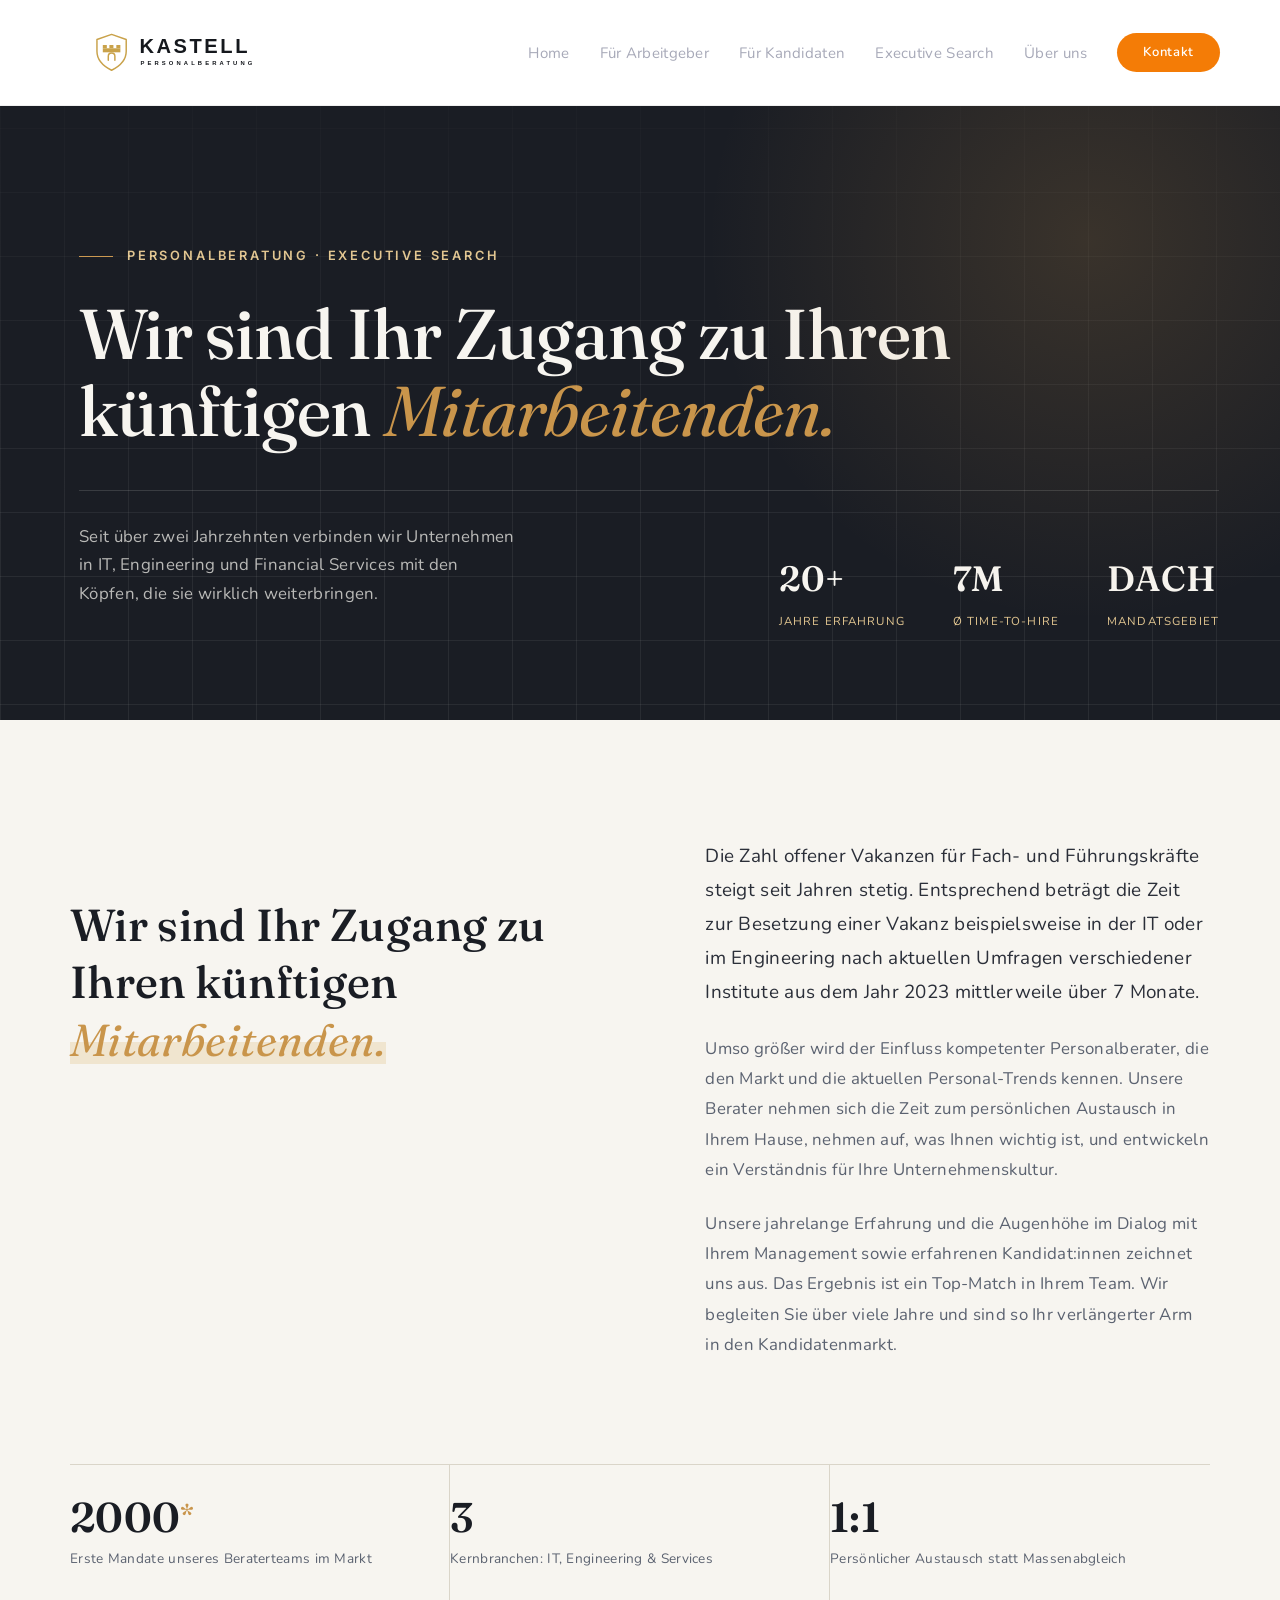
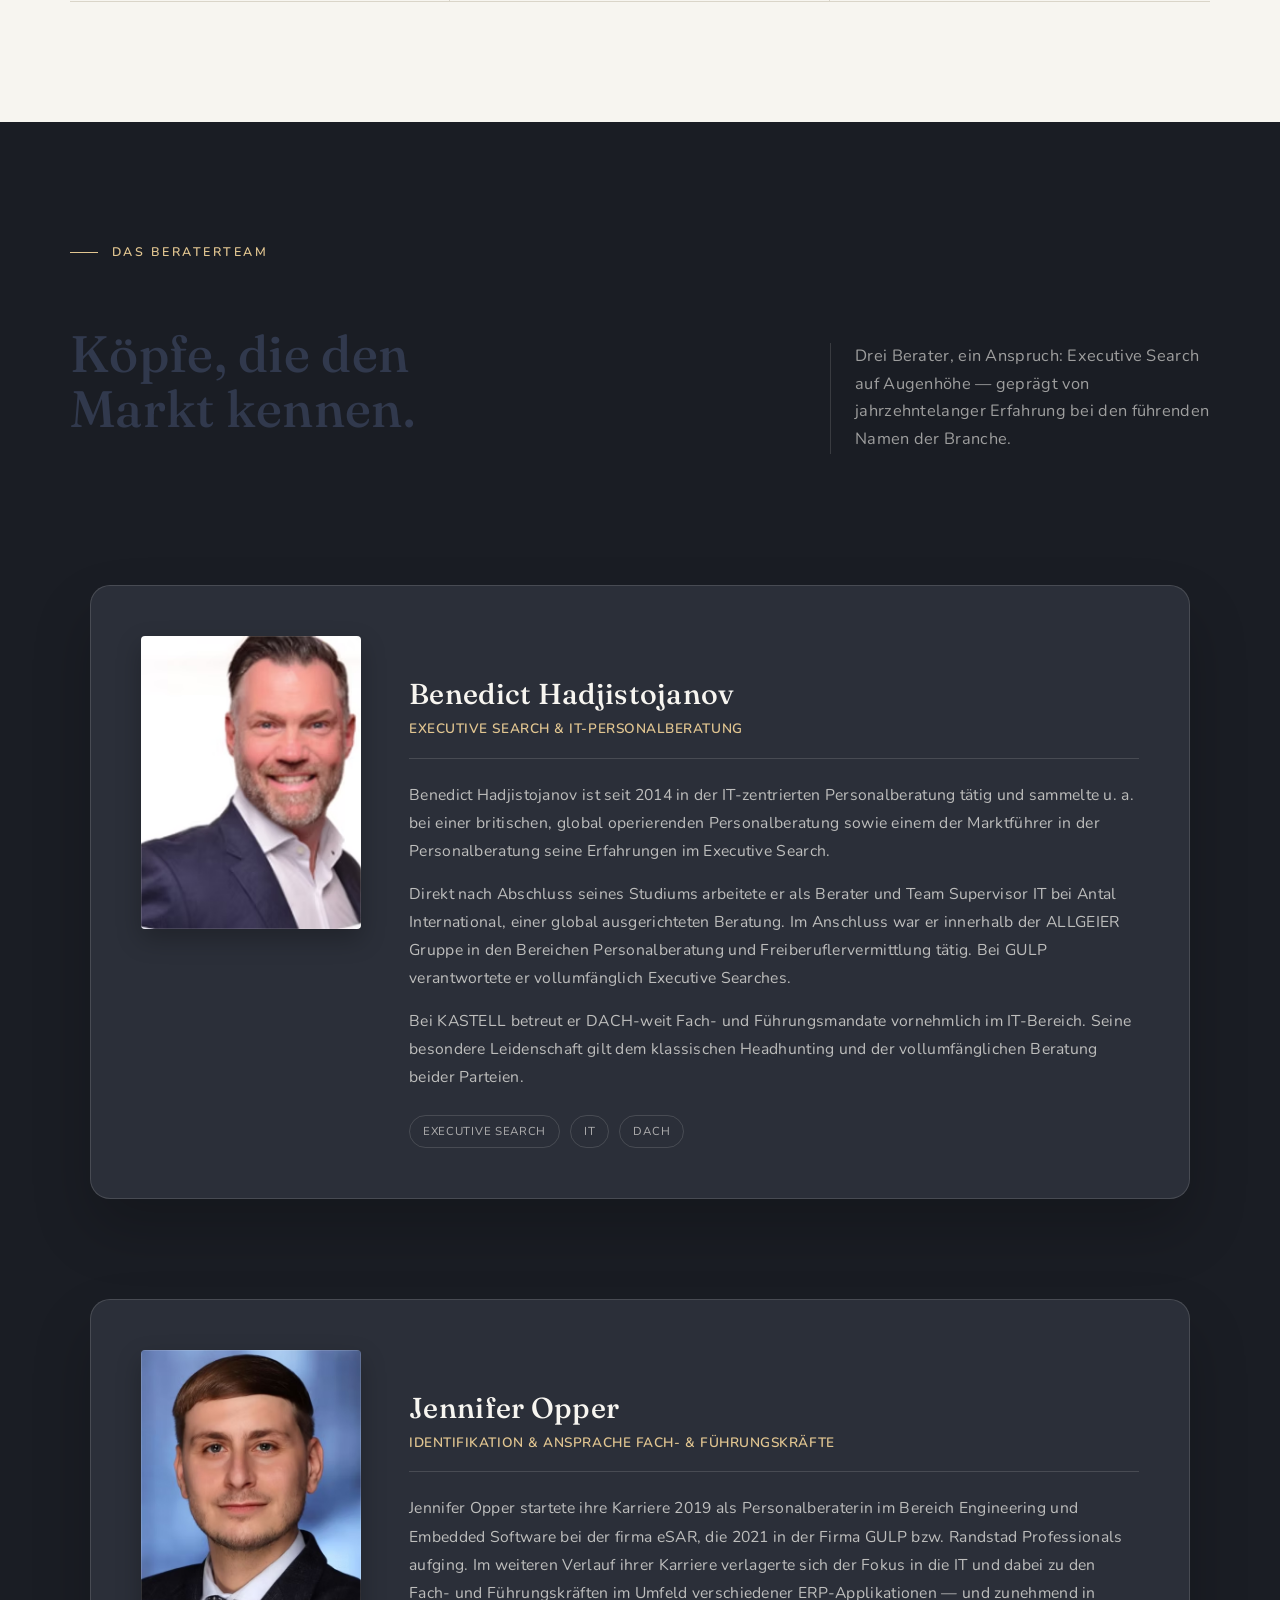
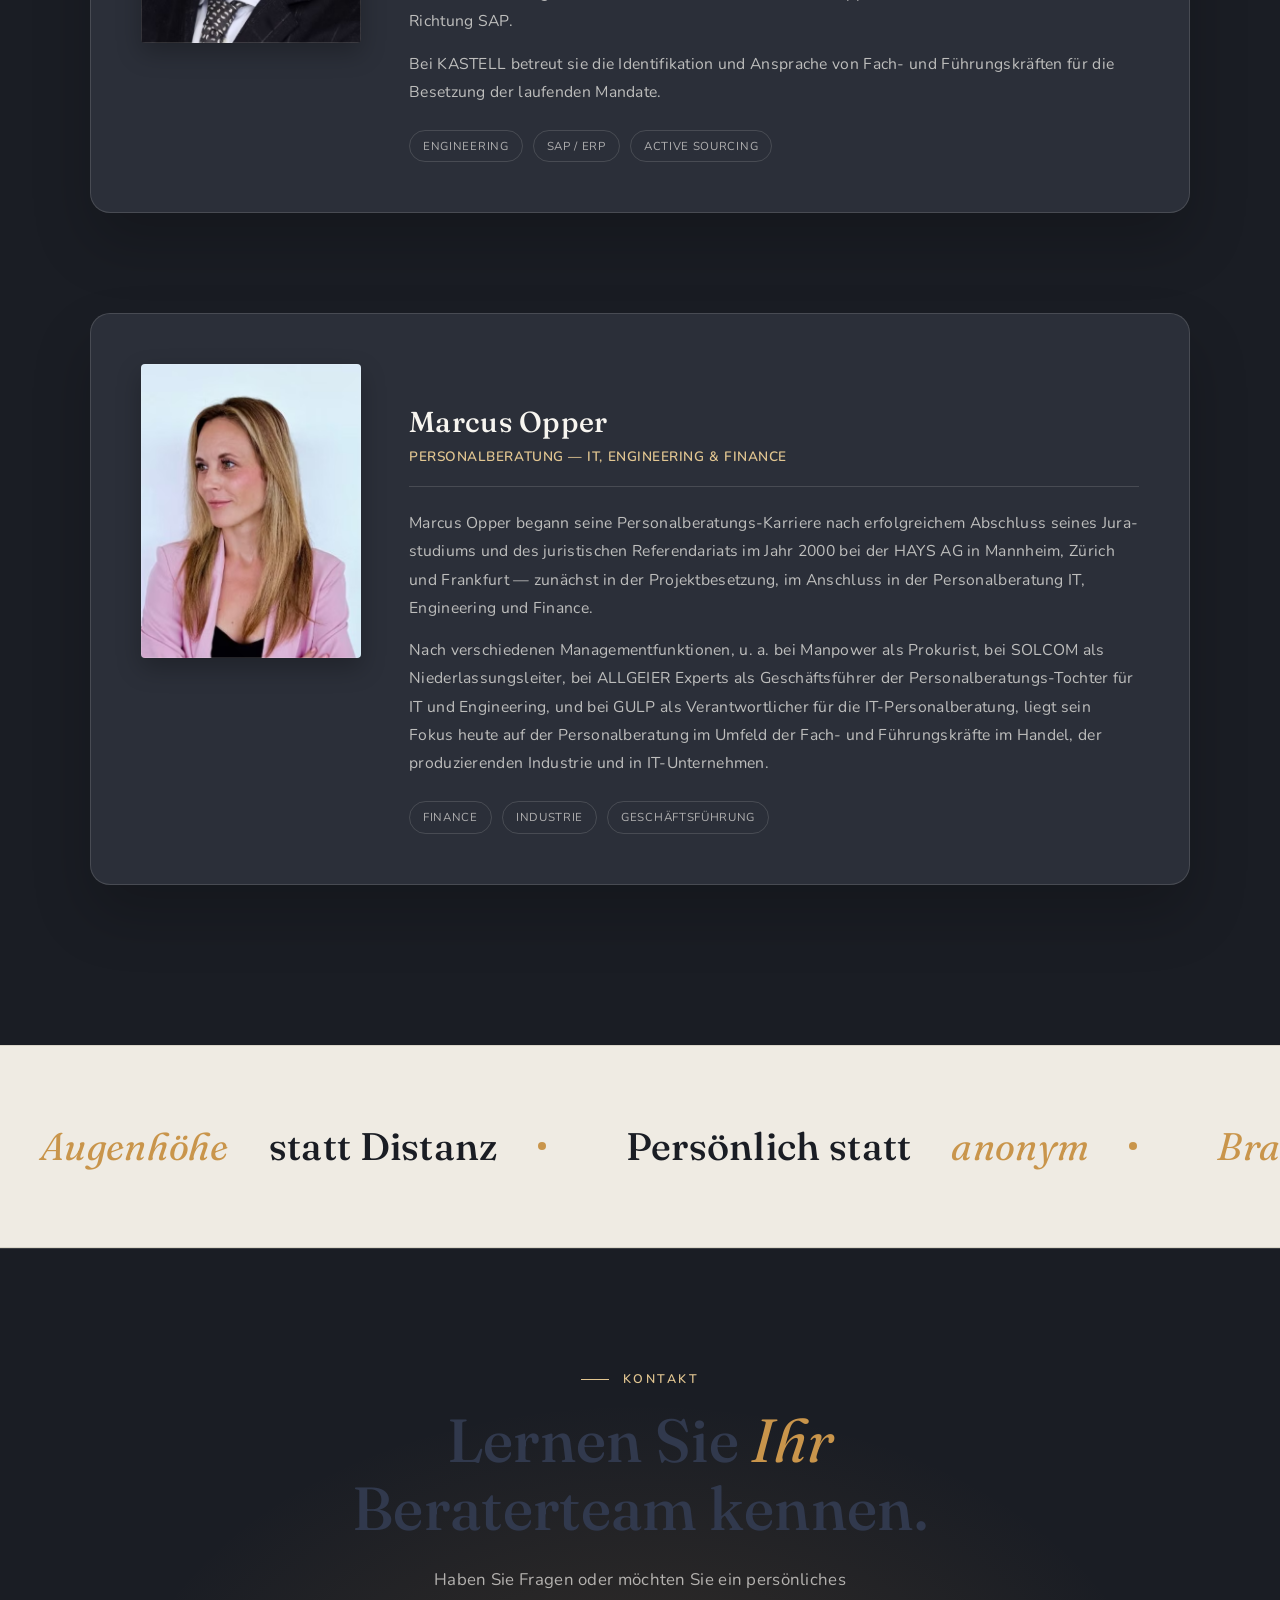
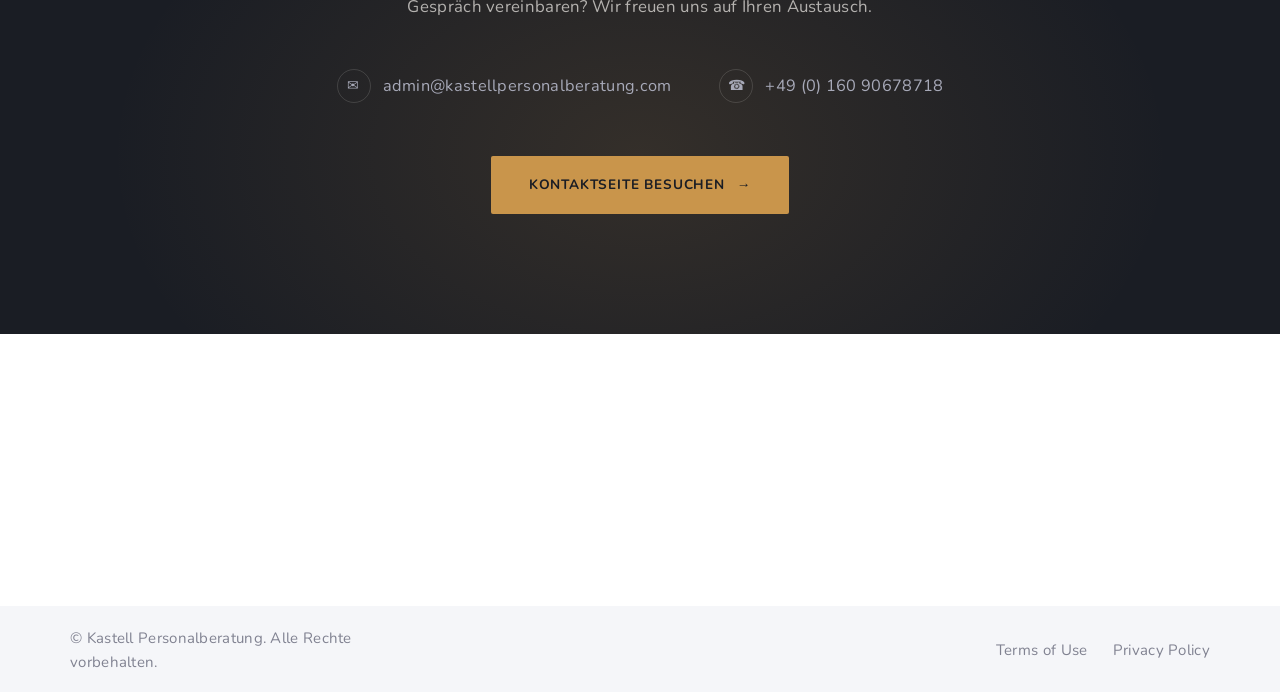
==== site/about-us.html @ 713ff49d "Add About Us page and local fixes Add a new About Us page (site/about-us.html) with team sticky card" ====
<!DOCTYPE html><html lang="en-US" class=" js_active  vc_desktop  vc_transform  vc_transform "><head><meta http-equiv="Content-Type" content="text/html; charset=UTF-8"><style rel="stylesheet" type="text/css">@charset "utf-8";

.iconbox h3 { letter-spacing: 0.05em; }</style><style rel="stylesheet" type="text/css">@charset "utf-8";

.vc_custom_1579374748415 { padding-top: 180px !important; padding-bottom: 80px !important; background: url("wp-content/uploads/2019/12/bg-banner-1-3-scaled.jpg") center center / cover no-repeat rgb(71, 70, 70) !important; }

.vc_custom_1575407860110 { padding-top: 50px !important; padding-bottom: 60px !important; }

.vc_custom_1575407676182 { margin-bottom: 1.5em !important; }

.vc_custom_1545130034778 { padding-top: 15px !important; }</style><style rel="stylesheet" type="text/css">@charset "utf-8";

img:is([sizes="auto" i], [sizes^="auto," i]) { contain-intrinsic-size: 3000px 1500px; }</style><style rel="stylesheet" type="text/css">@charset "utf-8";

img.wp-smiley, img.emoji { display: inline !important; border-width: medium !important; border-style: none !important; border-color: currentcolor !important; border-image: initial !important; box-shadow: none !important; height: 1em !important; width: 1em !important; margin: 0px 0.07em !important; vertical-align: -0.1em !important; background: none !important; padding: 0px !important; }</style><style rel="stylesheet" type="text/css">@charset "utf-8";

:root { --wp-block-synced-color: #7a00df; --wp-block-synced-color--rgb: 122,0,223; --wp-bound-block-color: var(--wp-block-synced-color); --wp-editor-canvas-background: #ddd; --wp-admin-theme-color: #007cba; --wp-admin-theme-color--rgb: 0,124,186; --wp-admin-theme-color-darker-10: #006ba1; --wp-admin-theme-color-darker-10--rgb: 0,107,160.5; --wp-admin-theme-color-darker-20: #005a87; --wp-admin-theme-color-darker-20--rgb: 0,90,135; --wp-admin-border-width-focus: 2px; }

@media (min-resolution: 192dpi) {
  :root { --wp-admin-border-width-focus: 1.5px; }
}

.wp-element-button { cursor: pointer; }

:root .has-very-light-gray-background-color { background-color: rgb(238, 238, 238); }

:root .has-very-dark-gray-background-color { background-color: rgb(49, 49, 49); }

:root .has-very-light-gray-color { color: rgb(238, 238, 238); }

:root .has-very-dark-gray-color { color: rgb(49, 49, 49); }

:root .has-vivid-green-cyan-to-vivid-cyan-blue-gradient-background { background: linear-gradient(135deg, rgb(0, 208, 132), rgb(6, 147, 227)); }

:root .has-purple-crush-gradient-background { background: linear-gradient(135deg, rgb(52, 226, 228), rgb(71, 33, 251) 50%, rgb(171, 29, 254)); }

:root .has-hazy-dawn-gradient-background { background: linear-gradient(135deg, rgb(250, 172, 168), rgb(218, 208, 236)); }

:root .has-subdued-olive-gradient-background { background: linear-gradient(135deg, rgb(250, 250, 225), rgb(103, 166, 113)); }

:root .has-atomic-cream-gradient-background { background: linear-gradient(135deg, rgb(253, 215, 154), rgb(0, 74, 89)); }

:root .has-nightshade-gradient-background { background: linear-gradient(135deg, rgb(51, 9, 104), rgb(49, 205, 207)); }

:root .has-midnight-gradient-background { background: linear-gradient(135deg, rgb(2, 3, 129), rgb(40, 116, 252)); }

:root { --wp--preset--font-size--normal: 16px; --wp--preset--font-size--huge: 42px; }

.has-regular-font-size { font-size: 1em; }

.has-larger-font-size { font-size: 2.625em; }

.has-normal-font-size { font-size: var(--wp--preset--font-size--normal); }

.has-huge-font-size { font-size: var(--wp--preset--font-size--huge); }

:root .has-text-align-center { text-align: center; }

:root .has-text-align-left { text-align: left; }

:root .has-text-align-right { text-align: right; }

.has-fit-text { white-space: nowrap !important; }

#end-resizable-editor-section { display: none; }

.aligncenter { clear: both; }

.items-justified-left { justify-content: flex-start; }

.items-justified-center { justify-content: center; }

.items-justified-right { justify-content: flex-end; }

.items-justified-space-between { justify-content: space-between; }

.screen-reader-text { border: 0px; clip-path: inset(50%); height: 1px; margin: -1px; overflow: hidden; padding: 0px; position: absolute; width: 1px; overflow-wrap: normal !important; }

.screen-reader-text:focus { background-color: rgb(221, 221, 221); clip-path: none; color: rgb(68, 68, 68); display: block; font-size: 1em; height: auto; left: 5px; line-height: normal; padding: 15px 23px 14px; text-decoration: none; top: 5px; width: auto; z-index: 100000; }

html :where(.has-border-color) { border-style: solid; }

html :where([style*="border-color"]) { border-style: solid; }

html :where([style*="border-top-color"]) { border-top-style: solid; }

html :where([style*="border-right-color"]) { border-right-style: solid; }

html :where([style*="border-bottom-color"]) { border-bottom-style: solid; }

html :where([style*="border-left-color"]) { border-left-style: solid; }

html :where([style*="border-width"]) { border-style: solid; }

html :where([style*="border-top-width"]) { border-top-style: solid; }

html :where([style*="border-right-width"]) { border-right-style: solid; }

html :where([style*="border-bottom-width"]) { border-bottom-style: solid; }

html :where([style*="border-left-width"]) { border-left-style: solid; }

html :where(img[class*="wp-image-"]) { height: auto; max-width: 100%; }

:where(figure) { margin: 0px 0px 1em; }

html :where(.is-position-sticky) { --wp-admin--admin-bar--position-offset: var(--wp-admin--admin-bar--height,0px); }

@media screen and (max-width: 600px) {
  html :where(.is-position-sticky) { --wp-admin--admin-bar--position-offset: 0px; }
}</style><style rel="stylesheet" type="text/css">@charset "utf-8";

.wp-block-button__link { color: rgb(255, 255, 255); background-color: rgb(50, 55, 60); border-radius: 9999px; box-shadow: none; text-decoration: none; padding: calc(0.667em + 2px) calc(1.333em + 2px); font-size: 1.125em; }

.wp-block-file__button { background: rgb(50, 55, 60); color: rgb(255, 255, 255); text-decoration: none; }</style><style rel="stylesheet" type="text/css">@charset "utf-8";

:root { --wp--preset--aspect-ratio--square: 1; --wp--preset--aspect-ratio--4-3: 4/3; --wp--preset--aspect-ratio--3-4: 3/4; --wp--preset--aspect-ratio--3-2: 3/2; --wp--preset--aspect-ratio--2-3: 2/3; --wp--preset--aspect-ratio--16-9: 16/9; --wp--preset--aspect-ratio--9-16: 9/16; --wp--preset--color--black: #000000; --wp--preset--color--cyan-bluish-gray: #abb8c3; --wp--preset--color--white: #ffffff; --wp--preset--color--pale-pink: #f78da7; --wp--preset--color--vivid-red: #cf2e2e; --wp--preset--color--luminous-vivid-orange: #ff6900; --wp--preset--color--luminous-vivid-amber: #fcb900; --wp--preset--color--light-green-cyan: #7bdcb5; --wp--preset--color--vivid-green-cyan: #00d084; --wp--preset--color--pale-cyan-blue: #8ed1fc; --wp--preset--color--vivid-cyan-blue: #0693e3; --wp--preset--color--vivid-purple: #9b51e0; --wp--preset--gradient--vivid-cyan-blue-to-vivid-purple: linear-gradient(135deg,rgb(6,147,227) 0%,rgb(155,81,224) 100%); --wp--preset--gradient--light-green-cyan-to-vivid-green-cyan: linear-gradient(135deg,rgb(122,220,180) 0%,rgb(0,208,130) 100%); --wp--preset--gradient--luminous-vivid-amber-to-luminous-vivid-orange: linear-gradient(135deg,rgb(252,185,0) 0%,rgb(255,105,0) 100%); --wp--preset--gradient--luminous-vivid-orange-to-vivid-red: linear-gradient(135deg,rgb(255,105,0) 0%,rgb(207,46,46) 100%); --wp--preset--gradient--very-light-gray-to-cyan-bluish-gray: linear-gradient(135deg,rgb(238,238,238) 0%,rgb(169,184,195) 100%); --wp--preset--gradient--cool-to-warm-spectrum: linear-gradient(135deg,rgb(74,234,220) 0%,rgb(151,120,209) 20%,rgb(207,42,186) 40%,rgb(238,44,130) 60%,rgb(251,105,98) 80%,rgb(254,248,76) 100%); --wp--preset--gradient--blush-light-purple: linear-gradient(135deg,rgb(255,206,236) 0%,rgb(152,150,240) 100%); --wp--preset--gradient--blush-bordeaux: linear-gradient(135deg,rgb(254,205,165) 0%,rgb(254,45,45) 50%,rgb(107,0,62) 100%); --wp--preset--gradient--luminous-dusk: linear-gradient(135deg,rgb(255,203,112) 0%,rgb(199,81,192) 50%,rgb(65,88,208) 100%); --wp--preset--gradient--pale-ocean: linear-gradient(135deg,rgb(255,245,203) 0%,rgb(182,227,212) 50%,rgb(51,167,181) 100%); --wp--preset--gradient--electric-grass: linear-gradient(135deg,rgb(202,248,128) 0%,rgb(113,206,126) 100%); --wp--preset--gradient--midnight: linear-gradient(135deg,rgb(2,3,129) 0%,rgb(40,116,252) 100%); --wp--preset--font-size--small: 13px; --wp--preset--font-size--medium: 20px; --wp--preset--font-size--large: 36px; --wp--preset--font-size--x-large: 42px; --wp--preset--spacing--20: 0.44rem; --wp--preset--spacing--30: 0.67rem; --wp--preset--spacing--40: 1rem; --wp--preset--spacing--50: 1.5rem; --wp--preset--spacing--60: 2.25rem; --wp--preset--spacing--70: 3.38rem; --wp--preset--spacing--80: 5.06rem; --wp--preset--shadow--natural: 6px 6px 9px rgba(0, 0, 0, 0.2); --wp--preset--shadow--deep: 12px 12px 50px rgba(0, 0, 0, 0.4); --wp--preset--shadow--sharp: 6px 6px 0px rgba(0, 0, 0, 0.2); --wp--preset--shadow--outlined: 6px 6px 0px -3px rgb(255, 255, 255), 6px 6px rgb(0, 0, 0); --wp--preset--shadow--crisp: 6px 6px 0px rgb(0, 0, 0); }

:where(body) { margin: 0px; }

:where(.is-layout-flex) { gap: 0.5em; }

:where(.is-layout-grid) { gap: 0.5em; }

body .is-layout-flex { display: flex; }

.is-layout-flex { flex-wrap: wrap; align-items: center; }

.is-layout-flex > :is(*, div) { margin: 0px; }

body .is-layout-grid { display: grid; }

.is-layout-grid > :is(*, div) { margin: 0px; }

body { padding: 0px; }

:root :where(.wp-element-button, .wp-block-button__link) { background-color: rgb(50, 55, 60); border-width: 0px; color: rgb(255, 255, 255); font-family: inherit; font-size: inherit; font-style: inherit; font-weight: inherit; letter-spacing: inherit; line-height: inherit; padding: calc(0.667em + 2px) calc(1.333em + 2px); text-decoration: none; text-transform: inherit; }

.has-black-color { color: var(--wp--preset--color--black) !important; }

.has-cyan-bluish-gray-color { color: var(--wp--preset--color--cyan-bluish-gray) !important; }

.has-white-color { color: var(--wp--preset--color--white) !important; }

.has-pale-pink-color { color: var(--wp--preset--color--pale-pink) !important; }

.has-vivid-red-color { color: var(--wp--preset--color--vivid-red) !important; }

.has-luminous-vivid-orange-color { color: var(--wp--preset--color--luminous-vivid-orange) !important; }

.has-luminous-vivid-amber-color { color: var(--wp--preset--color--luminous-vivid-amber) !important; }

.has-light-green-cyan-color { color: var(--wp--preset--color--light-green-cyan) !important; }

.has-vivid-green-cyan-color { color: var(--wp--preset--color--vivid-green-cyan) !important; }

.has-pale-cyan-blue-color { color: var(--wp--preset--color--pale-cyan-blue) !important; }

.has-vivid-cyan-blue-color { color: var(--wp--preset--color--vivid-cyan-blue) !important; }

.has-vivid-purple-color { color: var(--wp--preset--color--vivid-purple) !important; }

.has-black-background-color { background-color: var(--wp--preset--color--black) !important; }

.has-cyan-bluish-gray-background-color { background-color: var(--wp--preset--color--cyan-bluish-gray) !important; }

.has-white-background-color { background-color: var(--wp--preset--color--white) !important; }

.has-pale-pink-background-color { background-color: var(--wp--preset--color--pale-pink) !important; }

.has-vivid-red-background-color { background-color: var(--wp--preset--color--vivid-red) !important; }

.has-luminous-vivid-orange-background-color { background-color: var(--wp--preset--color--luminous-vivid-orange) !important; }

.has-luminous-vivid-amber-background-color { background-color: var(--wp--preset--color--luminous-vivid-amber) !important; }

.has-light-green-cyan-background-color { background-color: var(--wp--preset--color--light-green-cyan) !important; }

.has-vivid-green-cyan-background-color { background-color: var(--wp--preset--color--vivid-green-cyan) !important; }

.has-pale-cyan-blue-background-color { background-color: var(--wp--preset--color--pale-cyan-blue) !important; }

.has-vivid-cyan-blue-background-color { background-color: var(--wp--preset--color--vivid-cyan-blue) !important; }

.has-vivid-purple-background-color { background-color: var(--wp--preset--color--vivid-purple) !important; }

.has-black-border-color { border-color: var(--wp--preset--color--black) !important; }

.has-cyan-bluish-gray-border-color { border-color: var(--wp--preset--color--cyan-bluish-gray) !important; }

.has-white-border-color { border-color: var(--wp--preset--color--white) !important; }

.has-pale-pink-border-color { border-color: var(--wp--preset--color--pale-pink) !important; }

.has-vivid-red-border-color { border-color: var(--wp--preset--color--vivid-red) !important; }

.has-luminous-vivid-orange-border-color { border-color: var(--wp--preset--color--luminous-vivid-orange) !important; }

.has-luminous-vivid-amber-border-color { border-color: var(--wp--preset--color--luminous-vivid-amber) !important; }

.has-light-green-cyan-border-color { border-color: var(--wp--preset--color--light-green-cyan) !important; }

.has-vivid-green-cyan-border-color { border-color: var(--wp--preset--color--vivid-green-cyan) !important; }

.has-pale-cyan-blue-border-color { border-color: var(--wp--preset--color--pale-cyan-blue) !important; }

.has-vivid-cyan-blue-border-color { border-color: var(--wp--preset--color--vivid-cyan-blue) !important; }

.has-vivid-purple-border-color { border-color: var(--wp--preset--color--vivid-purple) !important; }

.has-vivid-cyan-blue-to-vivid-purple-gradient-background { background: var(--wp--preset--gradient--vivid-cyan-blue-to-vivid-purple) !important; }

.has-light-green-cyan-to-vivid-green-cyan-gradient-background { background: var(--wp--preset--gradient--light-green-cyan-to-vivid-green-cyan) !important; }

.has-luminous-vivid-amber-to-luminous-vivid-orange-gradient-background { background: var(--wp--preset--gradient--luminous-vivid-amber-to-luminous-vivid-orange) !important; }

.has-luminous-vivid-orange-to-vivid-red-gradient-background { background: var(--wp--preset--gradient--luminous-vivid-orange-to-vivid-red) !important; }

.has-very-light-gray-to-cyan-bluish-gray-gradient-background { background: var(--wp--preset--gradient--very-light-gray-to-cyan-bluish-gray) !important; }

.has-cool-to-warm-spectrum-gradient-background { background: var(--wp--preset--gradient--cool-to-warm-spectrum) !important; }

.has-blush-light-purple-gradient-background { background: var(--wp--preset--gradient--blush-light-purple) !important; }

.has-blush-bordeaux-gradient-background { background: var(--wp--preset--gradient--blush-bordeaux) !important; }

.has-luminous-dusk-gradient-background { background: var(--wp--preset--gradient--luminous-dusk) !important; }

.has-pale-ocean-gradient-background { background: var(--wp--preset--gradient--pale-ocean) !important; }

.has-electric-grass-gradient-background { background: var(--wp--preset--gradient--electric-grass) !important; }

.has-midnight-gradient-background { background: var(--wp--preset--gradient--midnight) !important; }

.has-small-font-size { font-size: var(--wp--preset--font-size--small) !important; }

.has-medium-font-size { font-size: var(--wp--preset--font-size--medium) !important; }

.has-large-font-size { font-size: var(--wp--preset--font-size--large) !important; }

.has-x-large-font-size { font-size: var(--wp--preset--font-size--x-large) !important; }</style><style rel="stylesheet" type="text/css">@charset "utf-8";

#rs-demo-id { }</style><style rel="stylesheet" type="text/css">@charset "utf-8";

.recentcomments a { display: inline !important; padding: 0px !important; margin: 0px !important; }</style><style rel="stylesheet" type="text/css">@charset "utf-8";

.fade-in { animation: 1.2s cubic-bezier(0.39, 0.575, 0.565, 1) 8s 1 normal both running fade-in; }

@-webkit-keyframes fade-in-bck { 
  0% { transform: translateZ(80px); opacity: 0; }
  100% { transform: translateZ(0px); opacity: 1; }
}

@keyframes fade-in-bck { 
  0% { transform: translateZ(80px); opacity: 0; }
  100% { transform: translateZ(0px); opacity: 1; }
}

@-webkit-keyframes fade-in-bl { 
  0% { transform: translateX(-50px) translateY(50px); opacity: 0; }
  100% { transform: translateX(0px) translateY(0px); opacity: 1; }
}

@keyframes fade-in-bl { 
  0% { transform: translateX(-50px) translateY(50px); opacity: 0; }
  100% { transform: translateX(0px) translateY(0px); opacity: 1; }
}

@-webkit-keyframes fade-in-bottom { 
  0% { transform: translateY(50px); opacity: 0; }
  100% { transform: translateY(0px); opacity: 1; }
}

@keyframes fade-in-bottom { 
  0% { transform: translateY(50px); opacity: 0; }
  100% { transform: translateY(0px); opacity: 1; }
}

@-webkit-keyframes fade-in-br { 
  0% { transform: translateX(50px) translateY(50px); opacity: 0; }
  100% { transform: translateX(0px) translateY(0px); opacity: 1; }
}

@keyframes fade-in-br { 
  0% { transform: translateX(50px) translateY(50px); opacity: 0; }
  100% { transform: translateX(0px) translateY(0px); opacity: 1; }
}

@-webkit-keyframes fade-in-fwd { 
  0% { transform: translateZ(-80px); opacity: 0; }
  100% { transform: translateZ(0px); opacity: 1; }
}

@keyframes fade-in-fwd { 
  0% { transform: translateZ(-80px); opacity: 0; }
  100% { transform: translateZ(0px); opacity: 1; }
}

@-webkit-keyframes fade-in-left { 
  0% { transform: translateX(-50px); opacity: 0; }
  100% { transform: translateX(0px); opacity: 1; }
}

@keyframes fade-in-left { 
  0% { transform: translateX(-50px); opacity: 0; }
  100% { transform: translateX(0px); opacity: 1; }
}

@-webkit-keyframes fade-in-right { 
  0% { transform: translateX(50px); opacity: 0; }
  100% { transform: translateX(0px); opacity: 1; }
}

@keyframes fade-in-right { 
  0% { transform: translateX(50px); opacity: 0; }
  100% { transform: translateX(0px); opacity: 1; }
}

@-webkit-keyframes fade-in-tl { 
  0% { transform: translateX(-50px) translateY(-50px); opacity: 0; }
  100% { transform: translateX(0px) translateY(0px); opacity: 1; }
}

@keyframes fade-in-tl { 
  0% { transform: translateX(-50px) translateY(-50px); opacity: 0; }
  100% { transform: translateX(0px) translateY(0px); opacity: 1; }
}

@-webkit-keyframes fade-in-top { 
  0% { transform: translateY(-50px); opacity: 0; }
  100% { transform: translateY(0px); opacity: 1; }
}

@keyframes fade-in-top { 
  0% { transform: translateY(-50px); opacity: 0; }
  100% { transform: translateY(0px); opacity: 1; }
}

@-webkit-keyframes fade-in-tr { 
  0% { transform: translateX(50px) translateY(-50px); opacity: 0; }
  100% { transform: translateX(0px) translateY(0px); opacity: 1; }
}

@keyframes fade-in-tr { 
  0% { transform: translateX(50px) translateY(-50px); opacity: 0; }
  100% { transform: translateX(0px) translateY(0px); opacity: 1; }
}

@-webkit-keyframes fade-in { 
  0% { opacity: 0; }
  100% { opacity: 1; }
}

@keyframes fade-in { 
  0% { opacity: 0; }
  100% { opacity: 1; }
}

@-webkit-keyframes text-focus-in { 
  0% { filter: blur(12px); opacity: 0; }
  100% { filter: blur(0px); opacity: 1; }
}

@keyframes text-focus-in { 
  0% { filter: blur(12px); opacity: 0; }
  100% { filter: blur(0px); opacity: 1; }
}

.fade-in { }

@-webkit-keyframes fade-in-bck { 
  0% { transform: translateZ(80px); opacity: 0; }
  100% { transform: translateZ(0px); opacity: 1; }
}

@keyframes fade-in-bck { 
  0% { transform: translateZ(80px); opacity: 0; }
  100% { transform: translateZ(0px); opacity: 1; }
}

@-webkit-keyframes fade-in-bl { 
  0% { transform: translateX(-50px) translateY(50px); opacity: 0; }
  100% { transform: translateX(0px) translateY(0px); opacity: 1; }
}

@keyframes fade-in-bl { 
  0% { transform: translateX(-50px) translateY(50px); opacity: 0; }
  100% { transform: translateX(0px) translateY(0px); opacity: 1; }
}

@-webkit-keyframes fade-in-bottom { 
  0% { transform: translateY(50px); opacity: 0; }
  100% { transform: translateY(0px); opacity: 1; }
}

@keyframes fade-in-bottom { 
  0% { transform: translateY(50px); opacity: 0; }
  100% { transform: translateY(0px); opacity: 1; }
}

@-webkit-keyframes fade-in-br { 
  0% { transform: translateX(50px) translateY(50px); opacity: 0; }
  100% { transform: translateX(0px) translateY(0px); opacity: 1; }
}

@keyframes fade-in-br { 
  0% { transform: translateX(50px) translateY(50px); opacity: 0; }
  100% { transform: translateX(0px) translateY(0px); opacity: 1; }
}

@-webkit-keyframes fade-in-fwd { 
  0% { transform: translateZ(-80px); opacity: 0; }
  100% { transform: translateZ(0px); opacity: 1; }
}

@keyframes fade-in-fwd { 
  0% { transform: translateZ(-80px); opacity: 0; }
  100% { transform: translateZ(0px); opacity: 1; }
}

@-webkit-keyframes fade-in-left { 
  0% { transform: translateX(-50px); opacity: 0; }
  100% { transform: translateX(0px); opacity: 1; }
}

@keyframes fade-in-left { 
  0% { transform: translateX(-50px); opacity: 0; }
  100% { transform: translateX(0px); opacity: 1; }
}

@-webkit-keyframes fade-in-right { 
  0% { transform: translateX(50px); opacity: 0; }
  100% { transform: translateX(0px); opacity: 1; }
}

@keyframes fade-in-right { 
  0% { transform: translateX(50px); opacity: 0; }
  100% { transform: translateX(0px); opacity: 1; }
}

@-webkit-keyframes fade-in-tl { 
  0% { transform: translateX(-50px) translateY(-50px); opacity: 0; }
  100% { transform: translateX(0px) translateY(0px); opacity: 1; }
}

@keyframes fade-in-tl { 
  0% { transform: translateX(-50px) translateY(-50px); opacity: 0; }
  100% { transform: translateX(0px) translateY(0px); opacity: 1; }
}

@-webkit-keyframes fade-in-top { 
  0% { transform: translateY(-50px); opacity: 0; }
  100% { transform: translateY(0px); opacity: 1; }
}

@keyframes fade-in-top { 
  0% { transform: translateY(-50px); opacity: 0; }
  100% { transform: translateY(0px); opacity: 1; }
}

@-webkit-keyframes fade-in-tr { 
  0% { transform: translateX(50px) translateY(-50px); opacity: 0; }
  100% { transform: translateX(0px) translateY(0px); opacity: 1; }
}

@keyframes fade-in-tr { 
  0% { transform: translateX(50px) translateY(-50px); opacity: 0; }
  100% { transform: translateX(0px) translateY(0px); opacity: 1; }
}

@-webkit-keyframes fade-in { 
  0% { opacity: 0; }
  100% { opacity: 1; }
}

@keyframes fade-in { 
  0% { opacity: 0; }
  100% { opacity: 1; }
}

@media screen and (max-width: 1199px) {
  .main-header .header-module { display: inline-flex !important; }
}

@media screen and (max-width: 1199px) {
  .mainbar-row .text-right { position: absolute; top: 20px; }
}

@media screen and (max-width: 479px) {
  #slider-3-slide-3-layer-5 br { display: none !important; }
}

body.home .wpsr-followbar { display: none !important; }

body.home .site-header { width: 100%; top: 0px; left: 0px; position: absolute !important; background: transparent !important; }

@media screen and (max-width: 1199px) {
  body.home .nav-trigger .bar { background-color: rgb(255, 255, 255) !important; }
  .page-id-5898 #main-header-collapse { margin-top: 68px; }
  .contactbtn4 a span.link-txt { background: none !important; padding: 0px !important; border-radius: 0em !important; }
  .contactbtn4 a span.txt { color: rgb(0, 0, 0) !important; }
  .contactbtn4 a:hover span.link-txt { transform: translateY(-1px); box-shadow: rgba(0, 0, 0, 0) 0px 1px 1px, rgba(0, 0, 0, 0) 0px 2px 2px, rgba(0, 0, 0, 0) 0px 4px 4px, rgba(0, 0, 0, 0) 0px 8px 8px, rgba(0, 0, 0, 0) 0px 16px 16px !important; }
}

@media screen and (max-width: 1199px) {
  .vc_custom_1580757565118 { background: rgb(250, 250, 252) !important; }
}</style><style rel="stylesheet" type="text/css">@charset "utf-8";

.vc_custom_1575397335119 { border-bottom: 1px solid rgba(12, 12, 12, 0.06) !important; padding-right: 30px !important; padding-left: 30px !important; }</style><style rel="stylesheet" type="text/css">@charset "utf-8";

.vc_custom_1577732127639 { margin-top: 0px !important; margin-bottom: 0px !important; padding-top: 20px !important; padding-bottom: 20px !important; background-color: rgb(245, 246, 249) !important; }

.vc_custom_1555499100577 { margin-bottom: 30px !important; }

.vc_custom_1555499125731 { margin-bottom: 30px !important; }</style><style rel="stylesheet" type="text/css">@charset "utf-8";

.navbar-brand { padding-top: 20px; padding-bottom: 20px; }</style><style rel="stylesheet" type="text/css">@charset "utf-8";

.ld_header_menu_6a3e2404238e6.main-nav > li > a { font-size: 15px; letter-spacing: 0.1em; color: rgba(0, 0, 0, 0.75); text-transform: uppercase; font-family: Nunito !important; font-weight: 700 !important; font-style: normal !important; }

.ld_header_menu_6a3e2404238e6.main-nav > li > a .link-ext { background: rgb(244, 124, 6); }

.ld_header_menu_6a3e2404238e6.main-nav > li > a:hover { color: rgb(244, 124, 6); }</style><style rel="stylesheet" type="text/css">@charset "utf-8";

.ld_section_title_6a3e240453dae h6 { font-size: 14px; font-weight: 700; letter-spacing: 0.1em; color: rgb(244, 124, 6); margin-bottom: 25px !important; }

.ld_section_title_6a3e240453dae h2 { font-size: 16px; line-height: 26px; color: rgb(255, 255, 255); }</style><style rel="stylesheet" type="text/css">@charset "utf-8";

.ld_fancy_heading_6a3e240454040 h2 { font-weight: 700; color: rgb(255, 255, 255); }

.ld_fancy_heading_6a3e240454040 h2 { margin-bottom: 0.5em !important; }

.ld_fancy_heading_6a3e240454040 .lqd-highlight-inner { height: 0.275em; bottom: 0px; }

.ld_fancy_heading_6a3e240454040 h2 { margin-bottom: 0.5em !important; }</style><style rel="stylesheet" type="text/css">@charset "utf-8";

.ld_fancy_heading_6a3e2404542a7 p { font-size: 16px; line-height: 26px; letter-spacing: 0.02em; color: rgb(255, 255, 255); }

@media (min-width: 992px) {
  .ld_fancy_heading_6a3e2404542a7 p { padding-right: 10% !important; padding-left: 10% !important; }
}

.ld_fancy_heading_6a3e2404542a7 .lqd-highlight-inner { height: 0.275em; bottom: 0px; }

@media (min-width: 992px) {
  .ld_fancy_heading_6a3e2404542a7 p { padding-right: 10% !important; padding-left: 10% !important; }
}</style><style rel="stylesheet" type="text/css">@charset "utf-8";

.ld_spacer_6a3e2404543d5 { height: 32px; }</style><style rel="stylesheet" type="text/css">@charset "utf-8";

.main-footer { color: rgb(128, 130, 145); padding-top: 50px; padding-bottom: 50px; }

.main-footer a:not(.btn) { color: rgb(128, 130, 145); }

.main-footer a:not(.btn):hover { color: rgb(253, 115, 80); }</style><style rel="stylesheet" type="text/css">@charset "utf-8";

@media (min-width: 992px) {
  .liquid-column-responsive-6a3e24048374a > .vc_column-inner > .wpb_wrapper { margin-bottom: 0px !important; }
}</style><style rel="stylesheet" type="text/css">@charset "utf-8";

@media (min-width: 992px) {
  .liquid-column-responsive-6a3e240483c8a > .vc_column-inner > .wpb_wrapper { margin-bottom: 0px !important; }
}</style><style rel="stylesheet" type="text/css">@charset "utf-8";

.ld_custom_menu_6a3e240484168 li + li { margin-left: 21px; }</style>

	
	<meta name="viewport" content="width=device-width, initial-scale=1.0">
	<meta http-equiv="X-UA-Compatible" content="IE=edge">
	<link rel="profile" href="https://gmpg.org/xfn/11">
	<meta name="mobile-web-app-capable" content="yes">
<meta name="apple-mobile-web-app-capable" content="yes">
<meta name="apple-mobile-web-app-title" content="Kastell Personalberatung - Personalberatung für IT, Engineering & Financial Services">
<link rel="pingback" href="https://black-grey.com/xmlrpc.php">
<title>Über uns – Kastell Personalberatung</title>
			<script type="text/javascript">
			var WebFontConfig = WebFontConfig || {};
			WebFontConfig['active'] = function() {
				if ( typeof ( window.jQuery ) !== 'undefined' ) {
					jQuery(window).trigger('liquid_async_fonts_active');
				}
			};
			WebFontConfig['inactive'] = function() {
				if ( typeof ( window.jQuery ) !== 'undefined' ) {
					jQuery(window).trigger('liquid_async_fonts_inactive');
				}
			};
			</script>
			<meta name="robots" content="max-image-preview:large">
<link rel="dns-prefetch" href="https://use.fontawesome.com/">
<link rel="alternate" type="application/rss+xml" title="Kastell Personalberatung » Feed" href="https://black-grey.com/feed/">
<link rel="alternate" type="application/rss+xml" title="Kastell Personalberatung » Comments Feed" href="https://black-grey.com/comments/feed/">
<link rel="alternate" title="oEmbed (JSON)" type="application/json+oembed" href="https://black-grey.com/wp-json/oembed/1.0/embed?url=https%3A%2F%2Fblack-grey.com%2Fexecutive-search%2F">
<link rel="alternate" title="oEmbed (XML)" type="text/xml+oembed" href="https://black-grey.com/wp-json/oembed/1.0/embed?url=https%3A%2F%2Fblack-grey.com%2Fexecutive-search%2F&amp;format=xml">
		<!-- This site uses the Google Analytics by MonsterInsights plugin v10.2.2 - Using Analytics tracking - https://www.monsterinsights.com/ -->
		<!-- Note: MonsterInsights is not currently configured on this site. The site owner needs to authenticate with Google Analytics in the MonsterInsights settings panel. -->
					<!-- No tracking code set -->
				<!-- / Google Analytics by MonsterInsights -->
		






<link rel="stylesheet" id="contact-form-7-css" href="wp-content/plugins/contact-form-7/includes/css/styles.css" media="all">
<link rel="stylesheet" id="rs-plugin-settings-css" href="wp-content/plugins/revslider/public/assets/css/rs6.css" media="all">

<link rel="stylesheet" id="wpsr_main_css-css" href="wp-content/plugins/wp-socializer/public/css/wpsr.min.css" media="all">
<link rel="stylesheet" id="wpsr_fa_icons-css" href="_ext/use.fontawesome.com/releases/v6.7.2/css/all.css" media="all">
<link rel="stylesheet" id="liquid-icons-css" href="wp-content/themes/ave/assets/vendors/liquid-icon/liquid-icon.min.css" media="all">
<link rel="stylesheet" id="font-awesome-css" href="wp-content/plugins/js_composer/assets/lib/bower/font-awesome/css/font-awesome.min.css" media="all">
<link rel="stylesheet" id="bootstrap-css" href="wp-content/themes/ave/assets/vendors/bootstrap/css/bootstrap.min.css" media="all">
<link rel="stylesheet" id="jquery-ui-css" href="wp-content/themes/ave/assets/vendors/jquery-ui/jquery-ui.css" media="all">
<link rel="stylesheet" id="liquid-base-css" href="wp-content/themes/ave/style.css" media="all">
<link rel="stylesheet" id="liquid-theme-css" href="wp-content/themes/ave/assets/css/theme.min.css" media="all">
<link rel="stylesheet" id="js_composer_front-css" href="wp-content/plugins/js_composer/assets/css/js_composer.min.css" media="all">
<link rel="stylesheet" id="child-one-style-css" href="wp-content/themes/ave-child/style.css" media="all">
<link rel="stylesheet" id="ave-core-css" href="wp-content/plugins/ave-core/assets/css/ave-core.min.css" media="all">
<link rel="stylesheet" id="liquid-dynamic-css-css" href="wp-content/uploads/liquid-styles/liquid-css-6109.css" media="all">
<link rel="stylesheet" id="liquid-generated-responsive-css" href="wp-content/uploads/liquid-styles/liquid-responsive-100.css" media="all">
<script id="jquery-core-js" src="wp-includes/js/jquery/jquery.min.js"></script>
<script id="jquery-migrate-js" src="wp-includes/js/jquery/jquery-migrate.min.js"></script>
<script id="tp-tools-js" src="wp-content/plugins/revslider/public/assets/js/revolution.tools.min.js"></script>
<script id="revmin-js" src="wp-content/plugins/revslider/public/assets/js/rs6.min.js"></script>
<script id="wpen-jsredirect-js" src="wp-content/plugins/wp-letsencrypt-ssl/admin/js/jsredirect.js"></script>
<script id="color-variable-js" src="wp-content/themes/ave/assets/vendors/inline.js"></script>
<script id="color-variable-js-after">
function testCSSVariables(){var e="rgb(255, 198, 0)",o=document.createElement("span");o.style.setProperty("--color",e),o.style.setProperty("background","var(--color)"),document.body.appendChild(o);var r=getComputedStyle(o).backgroundColor===e;return document.body.removeChild(o),r};
//# sourceURL=color-variable-js-after
</script>
<link rel="https://api.w.org/" href="https://black-grey.com/wp-json/"><link rel="alternate" title="JSON" type="application/json" href="https://black-grey.com/wp-json/wp/v2/pages/6109"><link rel="EditURI" type="application/rsd+xml" title="RSD" href="https://black-grey.com/xmlrpc.php?rsd">
<meta name="generator" content="WordPress 7.0">
<link rel="canonical" href="executive-search.html">
<link rel="shortlink" href="https://black-grey.com/?p=6109">
<meta name="generator" content="Redux 4.5.13">
	<link rel="shortcut icon" href="https://black-grey.com/wp-content/themes/ave/favicon.png">
	<script type="text/javascript">
				window.liquidParams = {mobileNavBreakpoint:1199
				}	
			  </script><meta name="generator" content="Powered by WPBakery Page Builder - drag and drop page builder for WordPress.">
<meta name="generator" content="Powered by Slider Revolution 6.1.1 - responsive, Mobile-Friendly Slider Plugin for WordPress with comfortable drag and drop interface.">
<link rel="icon" href="wp-content/uploads/2020/04/cropped-0-32x32.png" sizes="32x32">
<link rel="icon" href="wp-content/uploads/2020/04/cropped-0-192x192.png" sizes="192x192">
<link rel="apple-touch-icon" href="wp-content/uploads/2020/04/cropped-0-180x180.png">
<meta name="msapplication-TileImage" content="wp-content/uploads/2020/04/cropped-0-270x270.png">
<script type="text/javascript">function setREVStartSize(a){try{var b,c=document.getElementById(a.c).parentNode.offsetWidth;if(c=0===c||isNaN(c)?window.innerWidth:c,a.tabw=void 0===a.tabw?0:parseInt(a.tabw),a.thumbw=void 0===a.thumbw?0:parseInt(a.thumbw),a.tabh=void 0===a.tabh?0:parseInt(a.tabh),a.thumbh=void 0===a.thumbh?0:parseInt(a.thumbh),a.tabhide=void 0===a.tabhide?0:parseInt(a.tabhide),a.thumbhide=void 0===a.thumbhide?0:parseInt(a.thumbhide),a.mh=void 0===a.mh||""==a.mh?0:a.mh,"fullscreen"===a.layout||"fullscreen"===a.l)b=Math.max(a.mh,window.innerHeight);else{for(var d in a.gw=Array.isArray(a.gw)?a.gw:[a.gw],a.rl)(void 0===a.gw[d]||0===a.gw[d])&&(a.gw[d]=a.gw[d-1]);for(var d in a.gh=void 0===a.el||""===a.el||Array.isArray(a.el)&&0==a.el.length?a.gh:a.el,a.gh=Array.isArray(a.gh)?a.gh:[a.gh],a.rl)(void 0===a.gh[d]||0===a.gh[d])&&(a.gh[d]=a.gh[d-1]);var e,f=Array(a.rl.length),g=0;for(var d in a.tabw=a.tabhide>=c?0:a.tabw,a.thumbw=a.thumbhide>=c?0:a.thumbw,a.tabh=a.tabhide>=c?0:a.tabh,a.thumbh=a.thumbhide>=c?0:a.thumbh,a.rl)f[d]=a.rl[d]<window.innerWidth?0:a.rl[d];for(var d in e=f[0],f)e>f[d]&&0<f[d]&&(e=f[d],g=d);var h=c>a.gw[g]+a.tabw+a.thumbw?1:(c-(a.tabw+a.thumbw))/a.gw[g];b=a.gh[g]*h+(a.tabh+a.thumbh)}void 0===window.rs_init_css&&(window.rs_init_css=document.head.appendChild(document.createElement("style"))),document.getElementById(a.c).height=b,window.rs_init_css.innerHTML+="#"+a.c+"_wrapper { height: "+b+"px }"}catch(a){console.log("Failure at Presize of Slider:"+a)}};</script>
<noscript><style> .wpb_animate_when_almost_visible { opacity: 1; }</style></noscript>
<link rel="stylesheet" id="vc_google_fonts_nunito300regular700-css" href="https://fonts.googleapis.com/css?family=Nunito:300,regular,700&amp;ver=7.0" media="all">

<link rel="preconnect" href="https://fonts.googleapis.com">
<link rel="preconnect" href="https://fonts.gstatic.com" crossorigin>
<link href="https://fonts.googleapis.com/css2?family=Fraunces:ital,opsz,wght@0,9..144,300;0,9..144,400;0,9..144,500;0,9..144,600;0,9..144,700;1,9..144,400;1,9..144,500&family=Inter:wght@300;400;500;600;700&display=swap" rel="stylesheet">
<link rel="stylesheet" href="local-fixes.css">
</head>

<body class="wp-singular page-template-default page page-id-6109 wp-embed-responsive wp-theme-ave wp-child-theme-ave-child lqd-preloader-activated lqd-preloader-style-fade site-wide-layout lazyload-enabled wpb-js-composer js-comp-ver-6.0.5 vc_responsive lqd-page-loaded lqd-preloader-animations-started" dir="ltr" itemscope="itemscope" itemtype="http://schema.org/WebPage" data-mobile-nav-style="classic" data-mobile-nav-scheme="gray" data-mobile-nav-trigger-alignment="right" data-mobile-header-scheme="gray" data-mobile-secondary-bar="true" data-mobile-logo-alignment="default" data-mobile-nav-align="center">

	
	<script type="text/javascript">
				(function() {
					if(!testCSSVariables()){var script=document.createElement("script"),body=document.querySelector("body");script.onreadystatechange = function () { if (this.readyState == 'complete' || this.readyState == 'loaded') { cssVars(); } };script.onload = function() { cssVars(); };script.src="assets/vendors/css-vars-ponyfill.min.js",body.insertBefore(script,body.lastChild);};
				}());
			</script><div><span class="screen-reader-text">Skip links</span><ul class="liquid-skip-link screen-reader-text"><li><a href="#primary" class="screen-reader-shortcut"> Skip to primary navigation</a></li><li class="menu-item menu-item-type-post_type menu-item-object-page"><a href="about-us.html"><span class="link-icon"></span><span class="link-txt"><span class="link-ext"></span><span class="txt">Über uns</span></span></a></li><li><a href="#content" class="screen-reader-shortcut"> Skip to content</a></li></ul></div>
<div class="lqd-preloader-wrap lqd-preloader-fade" data-preloader-options="{ &quot;animationType&quot;: &quot;fade&quot; }" style="opacity: 1;">
	<div class="lqd-preloader-inner">
	</div><!-- /.lqd-preloader-inner -->
</div><!-- /.lqd-preloader-wrap -->
	<div id="wrap">

		<header class="header site-header main-header main-header-overlay" data-sticky-header="true" id="header" itemscope="itemscope" itemtype="http://schema.org/WPHeader">
<div class="lqd-sticky-placeholder hide" style="height: 297px;"></div><div class="mainbar-wrap  vc_custom_1575397335119 "><span class="megamenu-hover-bg"></span>	<div class="container-fluid mainbar-container">		<div class="mainbar">			<div class="row mainbar-row align-items-lg-stretch"><div class="col vc_col-sm-3  ">
<div id="ld_header_image_6a3e240422c4e" class="navbar-header ld_header_image_6a3e240422c4e">

	<a class="navbar-brand" href="employers.html" rel="home"><span class="navbar-brand-inner"><img class="logo-light" src="wp-content/uploads/2019/12/blackandgreylogo_RGB.svg" alt="Kastell Personalberatung" width="300" height="150"> <img class="logo-dark" src="wp-content/uploads/2019/12/blackandgreylogo_RGB.svg" alt="Kastell Personalberatung" width="300" height="150">  <img class="logo-sticky" src="wp-content/uploads/2019/12/blackandgreylogo_RGB.svg" alt="Kastell Personalberatung" width="300" height="150"> <img class="mobile-logo-default" src="wp-content/uploads/2019/12/blackandgreylogo_RGB.svg" alt="Kastell Personalberatung" width="300" height="150"><img class="logo-default" src="wp-content/uploads/2019/12/blackandgreylogo_RGB.svg" alt="Kastell Personalberatung" width="300" height="150"></span></a>	<button type="button" class="navbar-toggle collapsed nav-trigger style-mobile" data-toggle="collapse" data-target="#main-header-collapse" aria-expanded="false" data-changeclassnames="{ &quot;html&quot;: &quot;mobile-nav-activated overflow-hidden&quot; }">
				<span class="sr-only">Toggle navigation</span>
				<span class="bars">
					<span class="bar"></span>
					<span class="bar"></span>
					<span class="bar"></span>
				</span>
			</button>	
</div><!-- /.navbar-header --></div><div class="col vc_col-sm-9  "><div class="collapse navbar-collapse ld_header_collapsed_6a3e24042321e" id="main-header-collapse"><ul id="primary-nav" class="main-nav ld_header_menu_kastell main-nav-hover-underline-1 nav align-items-lg-stretch justify-content-lg-center"><li class="menu-item menu-item-type-post_type menu-item-object-page"><a href="index.html"><span class="link-icon"></span><span class="link-txt"><span class="link-ext"></span><span class="txt">Home</span></span></a></li><li class="menu-item menu-item-type-post_type menu-item-object-page"><a href="employers.html"><span class="link-icon"></span><span class="link-txt"><span class="link-ext"></span><span class="txt">F&uuml;r Arbeitgeber</span></span></a></li><li class="menu-item menu-item-type-post_type menu-item-object-page"><a href="candidates.html"><span class="link-icon"></span><span class="link-txt"><span class="link-ext"></span><span class="txt">F&uuml;r Kandidaten</span></span></a></li><li class="menu-item menu-item-type-post_type menu-item-object-page"><a href="executive-search.html"><span class="link-icon"></span><span class="link-txt"><span class="link-ext"></span><span class="txt">Executive Search</span></span></a></li><li class="menu-item menu-item-type-post_type menu-item-object-page"><a href="about-us.html"><span class="link-icon"></span><span class="link-txt"><span class="link-ext"></span><span class="txt">Über uns</span></span></a></li><li class="contactbtn4 menu-item menu-item-type-post_type menu-item-object-page"><a href="contact.html"><span class="link-icon"></span><span class="link-txt"><span class="link-ext"></span><span class="txt">Kontakt</span></span></a></li></ul></div><!-- /.navbar-collapse --></div>			</div><!-- /.row mainbar-row -->		</div><!-- /.mainbar -->	</div><!-- /.container --></div><!-- /.mainbar-wrap --></header>
		<main class="content" id="content">
  <!-- Hero Section -->
  <section class="about-hero-section">
    <div class="about-hero-bg-grid"></div>
    <div class="about-hero-glow"></div>
    <div class="ld-container container">
      <p class="about-hero-eyebrow">Personalberatung &middot; Executive Search</p>
      <h1 class="about-hero-headline">
        Wir sind Ihr Zugang zu Ihren künftigen <em>Mitarbeitenden.</em>
      </h1>
      <div class="about-hero-foot">
        <p class="about-hero-sub">Seit über zwei Jahrzehnten verbinden wir Unternehmen in IT, Engineering und Financial Services mit den Köpfen, die sie wirklich weiterbringen.</p>
        <div class="about-hero-stats">
          <div class="about-hero-stat">
            <div class="about-hero-stat-num">20+</div>
            <div class="about-hero-stat-label">Jahre Erfahrung</div>
          </div>
          <div class="about-hero-stat">
            <div class="about-hero-stat-num">7M</div>
            <div class="about-hero-stat-label">Ø Time-to-Hire</div>
          </div>
          <div class="about-hero-stat">
            <div class="about-hero-stat-num">DACH</div>
            <div class="about-hero-stat-label">Mandatsgebiet</div>
          </div>
        </div>
      </div>
    </div>
  </section>

  <!-- Intro Section -->
  <section class="about-intro-section" id="intro">
    <div class="ld-container container">
      <div class="about-intro-grid">
        <h2 class="about-intro-title reveal">Wir sind Ihr Zugang zu Ihren künftigen <em>Mitarbeitenden.</em></h2>
        <div class="about-intro-text">
          <p class="reveal reveal-delay-1">Die Zahl offener Vakanzen für Fach- und Führungskräfte steigt seit Jahren stetig. Entsprechend beträgt die Zeit zur Besetzung einer Vakanz beispielsweise in der IT oder im Engineering nach aktuellen Umfragen verschiedener Institute aus dem Jahr 2023 mittlerweile über 7 Monate.</p>
          <p class="reveal reveal-delay-2">Umso größer wird der Einfluss kompetenter Personalberater, die den Markt und die aktuellen Personal-Trends kennen. Unsere Berater nehmen sich die Zeit zum persönlichen Austausch in Ihrem Hause, nehmen auf, was Ihnen wichtig ist, und entwickeln ein Verständnis für Ihre Unternehmenskultur.</p>
          <p class="reveal reveal-delay-3">Unsere jahrelange Erfahrung und die Augenhöhe im Dialog mit Ihrem Management sowie erfahrenen Kandidat:innen zeichnet uns aus. Das Ergebnis ist ein Top-Match in Ihrem Team. Wir begleiten Sie über viele Jahre und sind so Ihr verlängerter Arm in den Kandidatenmarkt.</p>
        </div>
      </div>

      <div class="about-stat-strip reveal">
        <div class="about-stat-cell">
          <div class="about-stat-value">2000<sup>*</sup></div>
          <div class="about-stat-cell-label">Erste Mandate unseres Beraterteams im Markt</div>
        </div>
        <div class="about-stat-cell">
          <div class="about-stat-value">3</div>
          <div class="about-stat-cell-label">Kernbranchen: IT, Engineering &amp; Services</div>
        </div>
        <div class="about-stat-cell">
          <div class="about-stat-value">1:1</div>
          <div class="about-stat-cell-label">Persönlicher Austausch statt Massenabgleich</div>
        </div>
      </div>
    </div>
  </section>

  <!-- Team Sticky Dossier Cards Section -->
  <section class="about-team-section" id="team">
    <div class="ld-container container">
      <div class="about-team-header">
        <div>
          <p class="about-eyebrow reveal">Das Beraterteam</p>
          <h2 class="about-team-title reveal">Köpfe, die den Markt kennen.</h2>
        </div>
        <p class="about-team-meta reveal">Drei Berater, ein Anspruch: Executive Search auf Augenhöhe — geprägt von jahrzehntelanger Erfahrung bei den führenden Namen der Branche.</p>
      </div>

      <div class="about-sticky-stack-container">
        
        <!-- Dossier Card 1 -->
        <article class="dossier-card reveal">
          <div class="dossier-photo-wrap">
            <img src="assets/image1.png" alt="Benedict Hadjistojanov" class="dossier-photo">
          </div>
          <div class="dossier-body">
            <h3 class="dossier-name">Benedict Hadjistojanov</h3>
            <p class="dossier-role">Executive Search &amp; IT-Personalberatung</p>
            <div class="dossier-bio">
              <p>Benedict Hadjistojanov ist seit 2014 in der IT-zentrierten Personalberatung tätig und sammelte u.&nbsp;a. bei einer britischen, global operierenden Personalberatung sowie einem der Marktführer in der Personalberatung seine Erfahrungen im Executive Search.</p>
              <p>Direkt nach Abschluss seines Studiums arbeitete er als Berater und Team Supervisor IT bei Antal International, einer global ausgerichteten Beratung. Im Anschluss war er innerhalb der ALLGEIER Gruppe in den Bereichen Personalberatung und Freiberuflervermittlung tätig. Bei GULP verantwortete er vollumfänglich Executive Searches.</p>
              <p>Bei KASTELL betreut er DACH-weit Fach- und Führungsmandate vornehmlich im IT-Bereich. Seine besondere Leidenschaft gilt dem klassischen Headhunting und der vollumfänglichen Beratung beider Parteien.</p>
            </div>
            <div class="dossier-tags">
              <span class="dossier-tag">Executive Search</span>
              <span class="dossier-tag">IT</span>
              <span class="dossier-tag">DACH</span>
            </div>
          </div>
        </article>

        <!-- Dossier Card 2 -->
        <article class="dossier-card reveal">
          <div class="dossier-photo-wrap">
            <img src="assets/image2.png" alt="Jennifer Opper" class="dossier-photo">
          </div>
          <div class="dossier-body">
            <h3 class="dossier-name">Jennifer Opper</h3>
            <p class="dossier-role">Identifikation &amp; Ansprache Fach- &amp; Führungskräfte</p>
            <div class="dossier-bio">
              <p>Jennifer Opper startete ihre Karriere 2019 als Personalberaterin im Bereich Engineering und Embedded Software bei der firma eSAR, die 2021 in der Firma GULP bzw. Randstad Professionals aufging. Im weiteren Verlauf ihrer Karriere verlagerte sich der Fokus in die IT und dabei zu den Fach- und Führungskräften im Umfeld verschiedener ERP-Applikationen — und zunehmend in Richtung SAP.</p>
              <p>Bei KASTELL betreut sie die Identifikation und Ansprache von Fach- und Führungskräften für die Besetzung der laufenden Mandate.</p>
            </div>
            <div class="dossier-tags">
              <span class="dossier-tag">Engineering</span>
              <span class="dossier-tag">SAP / ERP</span>
              <span class="dossier-tag">Active Sourcing</span>
            </div>
          </div>
        </article>

        <!-- Dossier Card 3 -->
        <article class="dossier-card reveal">
          <div class="dossier-photo-wrap">
            <img src="assets/image3.png" alt="Marcus Opper" class="dossier-photo">
          </div>
          <div class="dossier-body">
            <h3 class="dossier-name">Marcus Opper</h3>
            <p class="dossier-role">Personalberatung — IT, Engineering &amp; Finance</p>
            <div class="dossier-bio">
              <p>Marcus Opper begann seine Personalberatungs-Karriere nach erfolgreichem Abschluss seines Jura-studiums und des juristischen Referendariats im Jahr 2000 bei der HAYS AG in Mannheim, Zürich und Frankfurt — zunächst in der Projektbesetzung, im Anschluss in der Personalberatung IT, Engineering und Finance.</p>
              <p>Nach verschiedenen Managementfunktionen, u.&nbsp;a. bei Manpower als Prokurist, bei SOLCOM als Niederlassungsleiter, bei ALLGEIER Experts als Geschäftsführer der Personalberatungs-Tochter für IT und Engineering, und bei GULP als Verantwortlicher für die IT-Personalberatung, liegt sein Fokus heute auf der Personalberatung im Umfeld der Fach- und Führungskräfte im Handel, der produzierenden Industrie und in IT-Unternehmen.</p>
            </div>
            <div class="dossier-tags">
              <span class="dossier-tag">Finance</span>
              <span class="dossier-tag">Industrie</span>
              <span class="dossier-tag">Geschäftsführung</span>
            </div>
          </div>
        </article>

      </div>
    </div>
  </section>

  <!-- ============ VALUES MARQUEE ============ -->
  <section class="about-marquee-section" id="werte">
    <div class="about-marquee-track">
      <span class="about-marquee-item"><em>Augenhöhe</em> statt Distanz<span class="about-marquee-dot"></span></span>
      <span class="about-marquee-item">Persönlich statt <em>anonym</em><span class="about-marquee-dot"></span></span>
      <span class="about-marquee-item"><em>Branchennähe</em> statt Bauchgefühl<span class="about-marquee-dot"></span></span>
      <span class="about-marquee-item">Langfristig statt <em>kurzfristig</em><span class="about-marquee-dot"></span></span>
      <span class="about-marquee-item"><em>Augenhöhe</em> statt Distanz<span class="about-marquee-dot"></span></span>
      <span class="about-marquee-item">Persönlich statt <em>anonym</em><span class="about-marquee-dot"></span></span>
      <span class="about-marquee-item"><em>Branchennähe</em> statt Bauchgefühl<span class="about-marquee-dot"></span></span>
      <span class="about-marquee-item">Langfristig statt <em>kurzfristig</em><span class="about-marquee-dot"></span></span>
    </div>
  </section>

  <!-- ============ CONTACT CTA ============ -->
  <section class="about-contact-section" id="kontakt">
    <div class="about-contact-glow"></div>
    <div class="ld-container container text-center">
      <p class="about-eyebrow reveal" style="justify-content:center;">Kontakt</p>
      <h2 class="about-contact-title reveal">Lernen Sie <em>Ihr</em><br>Beraterteam kennen.</h2>
      <p class="about-contact-text reveal">Haben Sie Fragen oder möchten Sie ein persönliches Gespräch vereinbaren? Wir freuen uns auf Ihren Austausch.</p>

      <div class="about-contact-info reveal">
        <a href="mailto:admin@kastellpersonalberatung.com" class="about-contact-item">
          <span class="about-contact-icon">&#9993;</span>
          admin@kastellpersonalberatung.com
        </a>
        <a href="tel:+4916090678718" class="about-contact-item">
          <span class="about-contact-icon">&#9742;</span>
          +49 (0) 160 90678718
        </a>
      </div>

      <a href="contact.html" class="about-btn-primary reveal">
        Kontaktseite besuchen
        <span class="about-btn-arrow">&rarr;</span>
      </a>
    </div>
  </section>
</main>
		<div class="lqd-back-to-top is-active" data-back-to-top="true">
			<a href="#wrap" data-localscroll="true">
				<i class="fa fa-angle-up"></i>
			</a>
		</div><!-- /.lqd-back-to-top --><div class="lqd-sticky-footer-wrap"><div class="lqd-sticky-footer-sentinel height-applied" style="height: 272px;"></div><footer class="main-footer site-footer footer footer-stuck" id="footer" itemscope="itemscope" itemtype="http://schema.org/WPFooter" data-sticky-footer="true">
	<p></p><section data-bg-image="url" class="vc_row wpb_row vc_row-fluid vc_custom_1577732127639 row-contains-padding-top row-contains-padding-bottom liquid-row-shadowbox-6a3e24048310e vc_row-has-fill vc_row-has-bg vc_row-o-content-middle vc_row-flex"><div class="ld-container container"><div class="row ld-row"><div class="wpb_column vc_column_container vc_col-sm-12 vc_col-md-4 text-center text-md-left liquid-column-6a3e240483748 liquid-column-responsive-6a3e24048374a"><div class="vc_column-inner"><div class="wpb_wrapper vc_custom_1555499100577"><div class="wpb_wrapper-inner">
	<div class="wpb_text_column wpb_content_element ">
		<div class="wpb_wrapper">
			<p>© Kastell Personalberatung. Alle Rechte vorbehalten.</p>

		</div>
	</div>
</div></div></div></div><div class="wpb_column vc_column_container vc_col-sm-12 vc_col-md-4 text-center liquid-column-6a3e240483c88 liquid-column-responsive-6a3e240483c8a"><div class="vc_column-inner"><div class="wpb_wrapper vc_custom_1555499125731"><div class="wpb_wrapper-inner"></div></div></div></div><div class="wpb_column vc_column_container vc_col-sm-12 vc_col-md-4 text-center text-md-right liquid-column-6a3e24048400d"><div class="vc_column-inner"><div class="wpb_wrapper "><div class="wpb_wrapper-inner">
<ul id="ld_custom_menu_6a3e240484168" class="lqd-custom-menu reset-ul inline-nav  ld_custom_menu_6a3e240484168"><li id="menu-item-6327" class="menu-item menu-item-type-post_type menu-item-object-page menu-item-6327"><a href="terms-of-use.html">Terms of Use</a></li>
<li id="menu-item-6410" class="menu-item menu-item-type-post_type menu-item-object-page menu-item-6410"><a href="privacy-policy-2.html">Privacy Policy</a></li>
</ul></div></div></div></div></div></div></section><p></p>
</footer></div>
	</div><!-- .site-container -->

	
	<script type="speculationrules">
{"prefetch":[{"source":"document","where":{"and":[{"href_matches":"/*"},{"not":{"href_matches":["/wp-*.php","/wp-admin/*","/wp-content/uploads/*","/wp-content/*","/wp-content/plugins/*","/wp-content/themes/ave-child/*","/wp-content/themes/ave/*","/*\\?(.+)"]}},{"not":{"selector_matches":"a[rel~=\"nofollow\"]"}},{"not":{"selector_matches":".no-prefetch, .no-prefetch a"}}]},"eagerness":"conservative"}]}
</script>

<!-- WP Socializer 7.9 - JS - Start -->

<!-- WP Socializer - JS - End -->
<script id="wp-hooks-js" src="wp-includes/js/dist/hooks.min.js"></script>
<script id="wp-i18n-js" src="wp-includes/js/dist/i18n.min.js"></script>
<script id="wp-i18n-js-after">
wp.i18n.setLocaleData( { 'text direction\u0004ltr': [ 'ltr' ] } );
//# sourceURL=wp-i18n-js-after
</script>
<script id="swv-js" src="wp-content/plugins/contact-form-7/includes/swv/js/index.js"></script>
<script id="contact-form-7-js-before">
var wpcf7 = {
    "api": {
        "root": "https:\/\/black-grey.com\/wp-json\/",
        "namespace": "contact-form-7\/v1"
    }
};
//# sourceURL=contact-form-7-js-before
</script>
<script id="contact-form-7-js" src="wp-content/plugins/contact-form-7/includes/js/index.js"></script>
<script id="wpb_composer_front_js-js" src="wp-content/plugins/js_composer/assets/js/dist/js_composer_front.min.js"></script>
<script id="splittext-js" src="wp-content/themes/ave/assets/vendors/greensock/utils/SplitText.min.js"></script>
<script id="bootstrap-js" src="wp-content/themes/ave/assets/vendors/bootstrap/js/bootstrap.min.js"></script>
<script id="intersection-observer-js" src="wp-content/themes/ave/assets/vendors/intersection-observer.js"></script>
<script id="imagesloaded-js" src="wp-includes/js/imagesloaded.min.js"></script>
<script id="jquery-ui-js" src="wp-content/themes/ave/assets/vendors/jquery-ui/jquery-ui.min.js"></script>
<script id="jquery-anime-js" src="wp-content/themes/ave/assets/vendors/anime.min.js"></script>
<script id="scrollmagic-js" src="wp-content/themes/ave/assets/vendors/scrollmagic/ScrollMagic.min.js"></script>
<script id="jquery-fontfaceobserver-js" src="wp-content/themes/ave/assets/vendors/fontfaceobserver.js"></script>
<script id="jquery-lazyload-js" src="wp-content/themes/ave/assets/vendors/lazyload.min.js"></script>
<script id="jquery-tinycolor-js" src="wp-content/themes/ave/assets/vendors/tinycolor-min.js"></script>
<script id="liquid-theme-js-extra">
var liquidTheme = {"uris":{"ajax":"/wp-admin/admin-ajax.php"}};
//# sourceURL=liquid-theme-js-extra
</script>
<script id="liquid-theme-js" src="wp-content/themes/ave/assets/js/theme.min.js"></script>
<script id="wpsr_main_js-js-extra">
var wp_socializer = {"ajax_url":"https://black-grey.com/wp-admin/admin-ajax.php"};
//# sourceURL=wpsr_main_js-js-extra
</script>
<script id="wpsr_main_js-js" src="wp-content/plugins/wp-socializer/public/js/wp-socializer.min.js"></script>
<script id="wp-emoji-settings" type="application/json">
{"baseUrl":"https://s.w.org/images/core/emoji/17.0.2/72x72/","ext":".png","svgUrl":"https://s.w.org/images/core/emoji/17.0.2/svg/","svgExt":".svg","source":{"concatemoji":"wp-includes/js/wp-emoji-release.min.js"}}
</script>
<script type="module">
/*! This file is auto-generated */
const a=JSON.parse(document.getElementById("wp-emoji-settings").textContent),o=(window._wpemojiSettings=a,"wpEmojiSettingsSupports"),s=["flag","emoji"];function i(e){try{var t={supportTests:e,timestamp:(new Date).valueOf()};sessionStorage.setItem(o,JSON.stringify(t))}catch(e){}}function c(e,t,n){e.clearRect(0,0,e.canvas.width,e.canvas.height),e.fillText(t,0,0);t=new Uint32Array(e.getImageData(0,0,e.canvas.width,e.canvas.height).data);e.clearRect(0,0,e.canvas.width,e.canvas.height),e.fillText(n,0,0);const a=new Uint32Array(e.getImageData(0,0,e.canvas.width,e.canvas.height).data);return t.every((e,t)=>e===a[t])}function p(e,t){e.clearRect(0,0,e.canvas.width,e.canvas.height),e.fillText(t,0,0);var n=e.getImageData(16,16,1,1);for(let e=0;e<n.data.length;e++)if(0!==n.data[e])return!1;return!0}function u(e,t,n,a){switch(t){case"flag":return n(e,"\ud83c\udff3\ufe0f\u200d\u26a7\ufe0f","\ud83c\udff3\ufe0f\u200b\u26a7\ufe0f")?!1:!n(e,"\ud83c\udde8\ud83c\uddf6","\ud83c\udde8\u200b\ud83c\uddf6")&&!n(e,"\ud83c\udff4\udb40\udc67\udb40\udc62\udb40\udc65\udb40\udc6e\udb40\udc67\udb40\udc7f","\ud83c\udff4\u200b\udb40\udc67\u200b\udb40\udc62\u200b\udb40\udc65\u200b\udb40\udc6e\u200b\udb40\udc67\u200b\udb40\udc7f");case"emoji":return!a(e,"\ud83e\u1fac8")}return!1}function f(e,t,n,a){let r;const o=(r="undefined"!=typeof WorkerGlobalScope&&self instanceof WorkerGlobalScope?new OffscreenCanvas(300,150):document.createElement("canvas")).getContext("2d",{willReadFrequently:!0}),s=(o.textBaseline="top",o.font="600 32px Arial",{});return e.forEach(e=>{s[e]=t(o,e,n,a)}),s}function r(e){var t=document.createElement("script");t.src=e,t.defer=!0,document.head.appendChild(t)}a.supports={everything:!0,everythingExceptFlag:!0},new Promise(t=>{let n=function(){try{var e=JSON.parse(sessionStorage.getItem(o));if("object"==typeof e&&"number"==typeof e.timestamp&&(new Date).valueOf()<e.timestamp+604800&&"object"==typeof e.supportTests)return e.supportTests}catch(e){}return null}();if(!n){if("undefined"!=typeof Worker&&"undefined"!=typeof OffscreenCanvas&&"undefined"!=typeof URL&&URL.createObjectURL&&"undefined"!=typeof Blob)try{var e="postMessage("+f.toString()+"("+[JSON.stringify(s),u.toString(),c.toString(),p.toString()].join(",")+"));",a=new Blob([e],{type:"text/javascript"});const r=new Worker(URL.createObjectURL(a),{name:"wpTestEmojiSupports"});return void(r.onmessage=e=>{i(n=e.data),r.terminate(),t(n)})}catch(e){}i(n=f(s,u,c,p))}t(n)}).then(e=>{for(const n in e)a.supports[n]=e[n],a.supports.everything=a.supports.everything&&a.supports[n],"flag"!==n&&(a.supports.everythingExceptFlag=a.supports.everythingExceptFlag&&a.supports[n]);var t;a.supports.everythingExceptFlag=a.supports.everythingExceptFlag&&!a.supports.flag,a.supports.everything||((t=a.source||{}).concatemoji?r(t.concatemoji):t.wpemoji&&t.twemoji&&(r(t.twemoji),r(t.wpemoji)))});
//# sourceURL=wp-includes/js/wp-emoji-loader.min.js
</script>

<div class="lqd-sticky-sentinel invisible pos-abs" style="width: 1905px; height: 297px; top: 0px; left: 0px;"></div><script src="local-fixes.js"></script>
</body></html>
---- site/wp-content/plugins/contact-form-7/includes/css/styles.css ----
.wpcf7 .screen-reader-response {
	position: absolute;
	overflow: hidden;
	clip: rect(1px, 1px, 1px, 1px);
	clip-path: inset(50%);
	height: 1px;
	width: 1px;
	margin: -1px;
	padding: 0;
	border: 0;
	word-wrap: normal !important;
	word-break: normal !important;
}

.wpcf7 .hidden-fields-container {
	display: none;
}

.wpcf7 form .wpcf7-response-output {
	margin: 2em 0.5em 1em;
	padding: 0.2em 1em;
	border: 2px solid #00a0d2; /* Blue */
}

.wpcf7 form.init .wpcf7-response-output,
.wpcf7 form.resetting .wpcf7-response-output,
.wpcf7 form.submitting .wpcf7-response-output {
	display: none;
}

.wpcf7 form.sent .wpcf7-response-output {
	border-color: #46b450; /* Green */
}

.wpcf7 form.failed .wpcf7-response-output,
.wpcf7 form.aborted .wpcf7-response-output {
	border-color: #dc3232; /* Red */
}

.wpcf7 form.spam .wpcf7-response-output {
	border-color: #f56e28; /* Orange */
}

.wpcf7 form.invalid .wpcf7-response-output,
.wpcf7 form.unaccepted .wpcf7-response-output,
.wpcf7 form.payment-required .wpcf7-response-output {
	border-color: #ffb900; /* Yellow */
}

.wpcf7-form-control-wrap {
	position: relative;
}

.wpcf7-not-valid-tip {
	color: #dc3232; /* Red */
	font-size: 1em;
	font-weight: normal;
	display: block;
}

.use-floating-validation-tip .wpcf7-not-valid-tip {
	position: relative;
	top: -2ex;
	left: 1em;
	z-index: 100;
	border: 1px solid #dc3232;
	background: #fff;
	padding: .2em .8em;
	width: 24em;
}

.wpcf7-list-item {
	display: inline-block;
	margin: 0 0 0 1em;
}

.wpcf7-list-item-label::before,
.wpcf7-list-item-label::after {
	content: " ";
}

.wpcf7-spinner {
	visibility: hidden;
	display: inline-block;
	background-color: #23282d; /* Dark Gray 800 */
	opacity: 0.75;
	width: 24px;
	height: 24px;
	border: none;
	border-radius: 100%;
	padding: 0;
	margin: 0 24px;
	position: relative;
}

form.submitting .wpcf7-spinner {
	visibility: visible;
}

.wpcf7-spinner::before {
	content: '';
	position: absolute;
	background-color: #fbfbfc; /* Light Gray 100 */
	top: 4px;
	left: 4px;
	width: 6px;
	height: 6px;
	border: none;
	border-radius: 100%;
	transform-origin: 8px 8px;
	animation-name: spin;
	animation-duration: 1000ms;
	animation-timing-function: linear;
	animation-iteration-count: infinite;
}

@media (prefers-reduced-motion: reduce) {
	.wpcf7-spinner::before {
		animation-name: blink;
		animation-duration: 2000ms;
	}
}

@keyframes spin {
	from {
		transform: rotate(0deg);
	}

	to {
		transform: rotate(360deg);
	}
}

@keyframes blink {
	from {
		opacity: 0;
	}

	50% {
		opacity: 1;
	}

	to {
		opacity: 0;
	}
}

.wpcf7 [inert] {
	opacity: 0.5;
}

.wpcf7 input[type="file"] {
	cursor: pointer;
}

.wpcf7 input[type="file"]:disabled {
	cursor: default;
}

.wpcf7 .wpcf7-submit:disabled {
	cursor: not-allowed;
}

.wpcf7 input[type="url"],
.wpcf7 input[type="email"],
.wpcf7 input[type="tel"] {
	direction: ltr;
}

.wpcf7-reflection > output {
	display: list-item;
	list-style: none;
}

.wpcf7-reflection > output[hidden] {
	display: none;
}
---- site/wp-content/plugins/revslider/public/assets/css/rs6.css ----
/*-----------------------------------------------------------------------------

-	Revolution Slider 6.0 Default Style Settings -

Screen Stylesheet

version:   	6.0.0
date:      	24/06/19
author:		themepunch
email:     	info@themepunch.com
website:   	http://www.themepunch.com
-----------------------------------------------------------------------------*/

/* FIX FOR WORDPRESS's CRAZY <p> TAG ANOMALY */
.rs-p-wp-fix { display: none !important; margin: 0 !important; height: 0px !important; }  

#debungcontrolls {
	z-index:100000;
	position:fixed;
	bottom:0px; width:100%;
	height:auto;
	background:rgba(0,0,0,0.6);
	padding:10px;
	box-sizing: border-box;
}


rs-debug {
	z-index:100000;
	position:fixed;
	top:0px; width:300px;
	height:300px;
	background:rgba(0,0,0,0.6);
	padding:10px;
	box-sizing: border-box;
	color: #fff;
	font-size: 10px;
	line-height: 13px;
	overflow: scroll;
}

/* MODAL BASICS */
rs-modal { position: fixed !important; z-index: 9999999 !important; pointer-events: none !important; }
rs-modal.rs-modal-auto { top: auto;bottom: auto;left: auto; right:auto; }
rs-modal.rs-modal-fullwidth,
rs-modal.rs-modal-fullscreen { top: 0px; left: 0px; width: 100%; height: 100%; }
rs-modal rs-fullwidth-wrap { position: absolute; top: 0px; left: 0px; height: 100%;}
rs-module-wrap.rs-modal { display:none; max-height: 100% !important; overflow: auto !important;  pointer-events: auto !important;}
rs-modal-cover { width: 100%; height: 100%; z-index: 0; background: transparent; position: absolute;top: 0px;left: 0px; cursor: pointer; pointer-events: auto}
body>rs-modal-cover { position: fixed; z-index: 9999995 !important; }

rs-sbg-px { pointer-events: none }

.rs-forcehidden * { visibility: hidden !important; }

/*rs-modal rs-fullwidth-wrap rs-module-wrap { transform: translateY(-50%) !important; top: 50% !important; }*/

.rs_splitted_lines { display: block; white-space: nowrap !important}

.debugtimeline {
	width:100%;
	height:10px;
	position:relative;
	display:block;
	margin-bottom:3px;	
	display:none;
	white-space: nowrap;	
	box-sizing: border-box;
}

.debugtimeline:hover {
	height:15px;

}

.the_timeline_tester {
	background:#e74c3c;
	position:absolute;
	top:0px;
	left:0px;
	height:100%;
	width:0;	
}

.rs-go-fullscreen {
	position:fixed !important;
	width:100% !important;
	height:100% !important;
	top:0px !important;
	left:0px !important;
	z-index:9999999 !important;
	background:#ffffff;
}


.debugtimeline.tl_slide .the_timeline_tester {
	background:#f39c12;	
}

.debugtimeline.tl_frame .the_timeline_tester {
	background:#3498db;	
}

.debugtimline_txt {
	color:#fff;
	font-weight: 400;
	font-size:7px;
	position:absolute;	
	left:10px;
	top:0px;
	white-space: nowrap;
	line-height: 10px;
}


.rtl {	direction: rtl;}
@font-face {
  font-family: 'revicons';
  src: url('../fonts/revicons/revicons.eot?5510888');
  src: url('../fonts/revicons/revicons.eot?5510888#iefix') format('embedded-opentype'),
       url('../fonts/revicons/revicons.woff?5510888') format('woff'),
       url('../fonts/revicons/revicons.ttf?5510888') format('truetype'),
       url('../fonts/revicons/revicons.svg?5510888#revicons') format('svg');
  font-weight: normal;
  font-style: normal;
}

 [class^="revicon-"]:before, [class*=" revicon-"]:before {
  font-family: "revicons";
  font-style: normal;
  font-weight: normal;
  speak: none;
  display: inline-block;
  text-decoration: inherit;
  width: 1em;
  margin-right: .2em;
  text-align: center; 

  /* For safety - reset parent styles, that can break glyph codes*/
  font-variant: normal;
  text-transform: none;

  /* fix buttons height, for twitter bootstrap */
  line-height: 1em;

  /* Animation center compensation - margins should be symmetric */
  /* remove if not needed */
  margin-left: .2em;

  /* you can be more comfortable with increased icons size */
  /* font-size: 120%; */

  /* Uncomment for 3D effect */
  /* text-shadow: 1px 1px 1px rgba(127, 127, 127, 0.3); */
}


rs-module i[class^="fa-"], 
rs-module i[class*=" fa-"],
.rb-modal-wrapper i[class^="fa-"], 
.rb-modal-wrapper i[class*=" fa-"],
#waitaminute i[class^="fa-"], 
#waitaminute i[class*=" fa-"],
#objectlibrary i[class^="fa-"], 
#objectlibrary i[class*=" fa-"],
#rs_overview i[class^="fa-"], 
#rs_overview i[class*=" fa-"],
#rs_overview_menu i[class^="fa-"], 
#rs_overview_menu i[class*=" fa-"],
#builderView i[class^="fa-"], 
#builderView i[class*=" fa-"] 
{
  display: inline-block;
  font: normal normal normal 14px/1 FontAwesome;
  font-size: inherit;
  text-rendering: auto;
  -webkit-font-smoothing: antialiased;
  -moz-osx-font-smoothing: grayscale;
}

rs-module [class^="fa-"]:before, 
rs-module [class*=" fa-"]:before,
.rb-modal-wrapper [class^="fa-"]:before, 
.rb-modal-wrapper [class*=" fa-"]:before,
#rs_overview [class^="fa-"]:before, 
#rs_overview [class*=" fa-"]:before,
#objectlibrary [class^="fa-"]:before, 
#objectlibrary [class*=" fa-"]:before,
#waitaminute [class^="fa-"]:before, 
#waitaminute [class*=" fa-"]:before,
#rs_overview_menu [class^="fa-"]:before, 
#rs_overview_menu [class*=" fa-"]:before,
#builderView [class^="fa-"]:before, 
#builderView [class*=" fa-"]:before
{
    font-family: FontAwesome;
    font-style: normal;
    font-weight: 400;
   
    speak: none;
    display: inline-block;
    text-decoration: inherit;
    width: auto;
    margin-right: 0;
    text-align: center;
    font-variant: normal;
    text-transform: none;
    line-height: inherit;
    margin-left: 0;
}

rs-module .sr-only,
#objectlibrary .sr-only,
#waitaminute .sr-only,
#rs_overview .sr-only,
#rs_overview_menu .sr-only,
.rb-modal-wrapper .sr-only,
#builderView .sr-only 
{
  position: absolute;
  width: 1px;
  height: 1px;
  padding: 0;
  margin: -1px;
  overflow: hidden;
  clip: rect(0, 0, 0, 0);
  border: 0;
}
rs-module .sr-only-focusable:active,
rs-module .sr-only-focusable:focus,
#waitaminute .sr-only-focusable:active,
#waitaminute .sr-only-focusable:focus,
#objectlibrary .sr-only-focusable:active,
#objectlibrary .sr-only-focusable:focus,
#rs_overview .sr-only-focusable:active,
#rs_overview .sr-only-focusable:focus,
#rs_overview_menu .sr-only-focusable:active,
#rs_overview_menu .sr-only-focusable:focus,
.rb-modal-wrapper .sr-only-focusable:active,
.rb-modal-wrapper .sr-only-focusable:focus,
#builderView .sr-only-focusable:active,
#builderView .sr-only-focusable:focus

{
  position: static;
  width: auto;
  height: auto;
  margin: 0;
  overflow: visible;
  clip: auto;
}


.revicon-search-1:before { content: '\e802'; } /* '' */
.revicon-pencil-1:before { content: '\e831'; } /* '' */
.revicon-picture-1:before { content: '\e803'; } /* '' */
.revicon-cancel:before { content: '\e80a'; } /* '' */
.revicon-info-circled:before { content: '\e80f'; } /* '' */
.revicon-trash:before { content: '\e801'; } /* '' */
.revicon-left-dir:before { content: '\e817'; } /* '' */
.revicon-right-dir:before { content: '\e818'; } /* '' */
.revicon-down-open:before { content: '\e83b'; } /* '' */
.revicon-left-open:before { content: '\e819'; } /* '' */
.revicon-right-open:before { content: '\e81a'; } /* '' */
.revicon-angle-left:before { content: '\e820'; } /* '' */
.revicon-angle-right:before { content: '\e81d'; } /* '' */
.revicon-left-big:before { content: '\e81f'; } /* '' */
.revicon-right-big:before { content: '\e81e'; } /* '' */
.revicon-magic:before { content: '\e807'; } /* '' */
.revicon-picture:before { content: '\e800'; } /* '' */
.revicon-export:before { content: '\e80b'; } /* '' */
.revicon-cog:before { content: '\e832'; } /* '' */
.revicon-login:before { content: '\e833'; } /* '' */
.revicon-logout:before { content: '\e834'; } /* '' */
.revicon-video:before { content: '\e805'; } /* '' */
.revicon-arrow-combo:before { content: '\e827'; } /* '' */
.revicon-left-open-1:before { content: '\e82a'; } /* '' */
.revicon-right-open-1:before { content: '\e82b'; } /* '' */
.revicon-left-open-mini:before { content: '\e822'; } /* '' */
.revicon-right-open-mini:before { content: '\e823'; } /* '' */
.revicon-left-open-big:before { content: '\e824'; } /* '' */
.revicon-right-open-big:before { content: '\e825'; } /* '' */
.revicon-left:before { content: '\e836'; } /* '' */
.revicon-right:before { content: '\e826'; } /* '' */
.revicon-ccw:before { content: '\e808'; } /* '' */
.revicon-arrows-ccw:before { content: '\e806'; } /* '' */
.revicon-palette:before { content: '\e829'; } /* '' */
.revicon-list-add:before { content: '\e80c'; } /* '' */
.revicon-doc:before { content: '\e809'; } /* '' */
.revicon-left-open-outline:before { content: '\e82e'; } /* '' */
.revicon-left-open-2:before { content: '\e82c'; } /* '' */
.revicon-right-open-outline:before { content: '\e82f'; } /* '' */
.revicon-right-open-2:before { content: '\e82d'; } /* '' */
.revicon-equalizer:before { content: '\e83a'; } /* '' */
.revicon-layers-alt:before { content: '\e804'; } /* '' */
.revicon-popup:before { content: '\e828'; } /* '' */

							


/******************************
	-	BASIC STYLES		-
******************************/

.tp-fullwidth-forcer { z-index: 0; pointer-events: none}
rs-module-wrap,
rs-module-wrap * { box-sizing: border-box; -webkit-tap-highlight-color: rgba(0,0,0,0);}

rs-module-wrap {position:relative;z-index: 1;width:100%; display: block;}

.rs-fixedscrollon rs-module-wrap { position: fixed !important; top: 0px !important; z-index: 1000; }


rs-fw-forcer { display:block;width:100%;pointer-events: none;}
rs-module { position:relative;overflow:hidden;display: block;}

/*rs-carousel-wrap,*/
rs-pzimg-wrap,
rs-sbg-effectwrap,
rs-sbg { display: block; pointer-events: none  }

rs-sbg-effectwrap {
	position:absolute;top:0px;left:0px;width:100%;height:100%
}

rs-sbg-px,
rs-sbg-wrap {position:absolute; top:0px; left:0px; z-index:0;width:100%;height:100%;display: block;}

a.rs-layer,
a.rs-layer:-webkit-any-link { text-decoration: none }

a[x-apple-data-detectors] { color: inherit !important;   text-decoration: none !important;   font-size: inherit !important;   font-family: inherit !important;   font-weight: inherit !important;   line-height: inherit !important; }

.entry-content rs-module a, rs-module a { box-shadow: none; }

.rs-ov-hidden 		{ 	overflow:hidden !important;}


.rs-forceoverflow,
.rs-forceoverflow rs-module-wrap,
.rs-forceoverflow rs-module,
.rs-forceoverflow rs-slides,
.rs-forceoverflow rs-slide { overflow:visible !important}

.tp-simpleresponsive img,
rs-module img{
	max-width:none !important;	
	transition: none;
	margin:0px;
	padding:0px;
	border:none;
}

rs-module .no-slides-text{font-weight:bold;text-align:center;padding-top:80px;}


rs-slides, rs-slide, rs-slide:before {	 position:absolute;text-indent: 0em;top:0px;left:0px;}
rs-slide,rs-slide:before {  display:block; visibility:hidden; }

.rs-layer .rs-untoggled-content { display:block;}
.rs-layer .rs-toggled-content { display:none;}

.rs-tc-active.rs-layer .rs-toggled-content { display:block;}
.rs-tc-active.rs-layer .rs-untoggled-content { display:none;}

.rs-layer-video { overflow: hidden }

rs-module rs-layer,
rs-module .rs-layer { 
	opacity: 0;
	position:relative;  
	visibility: hidden;
	white-space: nowrap;
	display: block;	
	-webkit-font-smoothing: antialiased !important;
	-webkit-tap-highlight-color:rgba(0, 0, 0, 0);
	-moz-osx-font-smoothing: grayscale;
	z-index:1;	
}

rs-layer-wrap,
rs-mask,
rs-module-wrap,
rs-module .rs-layer,
rs-module img {
	-moz-user-select: none;
    -khtml-user-select: none;
    -webkit-user-select: none;
    -o-user-select: none;   
}

rs-module rs-mask-wrap .rs-layer,
rs-module rs-mask-wrap *:last-child,
.wpb_text_column rs-module rs-mask-wrap .rs-layer,
.wpb_text_column rs-module rs-mask-wrap *:last-child{
	margin-bottom:0;

}

.rs-svg svg {	width:100%; height:100%;position: relative;vertical-align: top}

rs-layer,
.rs-layer,
rs-alyer *,
.rs-layer * { outline: none !important; }

	
/* CAROUSEL FUNCTIONS */
rs-carousel-wrap {
	cursor:url("openhand.cur"), move;
}
rs-carousel-wrap.dragged {
	cursor:url("closedhand.cur"), move;
}

rs-carousel-wrap { position: absolute; overflow: hidden;  width:100%;height:100%;top:0px;left:0px;}
rs-carousel-space { clear:both;display:block;width:100%;height:1px;position:relative;margin-bottom:-1px }

/* ADDED FOR SLIDELINK MANAGEMENT */
.tp_inner_padding {	
	box-sizing:border-box;	
	max-height:none !important;	
}


.rs-layer.rs-selectable {
	-moz-user-select: all;
	-khtml-user-select: all;
	-webkit-user-select: all;
	-o-user-select: all;	
}



rs-px-mask {
	overflow: hidden;
	display: block;
	width: 100%;
	height: 100%;
	position: relative;
}

rs-module embed,
rs-module iframe,
rs-module object,
rs-module audio,
rs-module video {
	max-width: none !important;
	border: none;
}

rs-bg-elem 	{	position:absolute; top:0px;left:0px; width:100%;height:100%;z-index:0; display: block; pointer-events: none; }

.tp-blockmask,
.tp-blockmask_in,
.tp-blockmask_out { position: absolute; top: 0px; left: 0px; width: 100%; height: 100%; background: #fff; z-index: 1000; transform: scaleX(0) scaleY(0);}

/***********************************************************
	- 	ZONES / GOUP / ROW / COLUMN LAYERS AND HELPERS 	-
***********************************************************/
rs-zone			{	position:absolute; width:100%;left:0px; box-sizing: border-box;min-height:50px; font-size:0px;}
rs-layer-wrap,
rs-row-wrap,
rs-column,
rs-parallax-wrap,
rs-mask-wrap,
rs-cbg-mask-wrap,
rs-loop-wrap 	{	display:block; visibility: hidden}


rs-column-wrap>rs-loop-wrap { z-index: 1 }

rs-layer-wrap,
rs-mask-wrap,
rs-cbg-mask-wrap
 { transform-style:flat;perspective:10000px; }

rs-mask-wrap { overflow: hidden }
rs-fullwidth-wrap { position:relative;width:100%;height:auto;display: block; }

.rev_row_zone_top 				{	top:0px;}
.rev_row_zone_bottom 			{	bottom:0px;}

rs-column-wrap .rs-parallax-wrap  { vertical-align: top }

.rs-layer img,
rs-layer img { vertical-align: top }

rs-row,
rs-row.rs-layer 	{
	display:table;
	position:relative;
	width:100% !important;
	table-layout: fixed;
	box-sizing: border-box;
	vertical-align: top;
	height:auto;
	font-size:0px;
}

rs-column-wrap {	
	display: table-cell;
	position: relative;
	vertical-align: top;
	height: auto;
	box-sizing: border-box;	
	font-size:0px;
}

rs-column {
	box-sizing: border-box;
	display: block;
	position: relative;
	width:100% !important;
	height:auto !important;
	white-space: normal !important;
}

rs-cbg-mask-wrap {
	position: absolute;    
    z-index: 0;
    box-sizing: border-box;     
} 
rs-column-bg {	
    position: absolute;    
    z-index: 0;
    box-sizing: border-box; 
    width: 100%;
    height: 100%; 
}

.rs-pelock * { pointer-events: none !important;}

rs-column .rs-parallax-wrap,
rs-column rs-loop-wrap,
rs-column rs-mask-wrap 			{	text-align: inherit; }
rs-column rs-mask-wrap 			{	display: inline-block;}


rs-column .rs-parallax-wrap rs-loop-wrap,
rs-column .rs-parallax-wrap rs-mask-wrap,
rs-column .rs-parallax-wrap { position: relative !important; left:auto !important; top:auto !important; line-height: 0px;}

rs-column .rs-parallax-wrap rs-loop-wrap,
rs-column .rs-parallax-wrap rs-mask-wrap,
rs-column .rs-parallax-wrap,
rs-column .rev_layer_in_column { vertical-align: top; }

.rev_break_columns { display: block !important }
.rev_break_columns rs-column-wrap.rs-parallax-wrap  { display:block !important; width:100% !important; }


.rev_break_columns rs-column-wrap.rs-parallax-wrap.rs-layer-hidden,
.tp-forcenotvisible,
.tp-hide-revslider,
rs-row-wrap.rs-layer-hidden,
rs-column-wrap.rs-layer-hidden,
.rs-layer.rs-layer-hidden,
.rs-layer-audio.rs-layer-hidden,
.rs-parallax-wrap.rs-layer-hidden {	
	visibility:hidden !important; 
	display:none !important
}




/*********************************
	-	SPECIAL TP CAPTIONS -
**********************************/

rs-layer.rs-nointeraction,
.rs-layer.rs-nointeraction { 
	pointer-events: none !important
}

rs-static-layers	{position:absolute; z-index:101; top:0px;left:0px; display: block; width: 100%;height: 100%; pointer-events: none;}

/* new static layers position option */
rs-static-layers.rs-stl-back {	
	z-index:0;
}


.rs-layer rs-fcr    {width: 0;height: 0;border-left: 40px solid transparent;border-right: 0px solid transparent;border-top: 40px solid #00A8FF;position: absolute;right:100%;top:0px;}
.rs-layer rs-fcrt   {width: 0;height: 0;border-left: 40px solid transparent;border-right: 0px solid transparent;border-bottom: 40px solid #00A8FF;position: absolute;right:100%;top:0px;}
.rs-layer rs-bcr    {width: 0;height: 0;border-left: 0px solid transparent;border-right: 40px solid transparent;border-bottom: 40px solid #00A8FF;position: absolute;left:100%;top:0px;}
.rs-layer rs-bcrt   {width: 0;height: 0;border-left: 0px solid transparent;border-right: 40px solid transparent;border-top: 40px solid #00A8FF;position: absolute;left:100%;top:0px;}

									
.tp-layer-inner-rotation {	
	position: relative !important;
}		


/***********************************************
	-	SPECIAL ALTERNATIVE IMAGE SETTINGS	-
***********************************************/

img.tp-slider-alternative-image	{	
	width:100%; height:auto;
}


/******************************
	-	IE8 HACKS	-
*******************************/
.noFilterClass {
	filter:none !important;
}


/********************************
	-	FULLSCREEN VIDEO	-
*********************************/

rs-bgvideo 		{	position: absolute;top:0px;left:0px; width:100%;height:100%;visibility: hidden;z-index: 0; display: block}

.rs-layer.coverscreenvideo	{	width:100%;height:100%;top:0px;left:0px;position:absolute;}
.rs-layer.rs-fsv		{	left:0px; top:0px; position:absolute;width:100%;height:100%}

.rs-layer.rs-fsv audio,
.rs-layer.rs-fsv video,
.rs-layer.rs-fsv iframe,
.rs-layer.rs-fsv iframe audio,
.rs-layer.rs-fsv iframe video	{ width:100% !important; height:100% !important; display: none}

.fullcoveredvideo audio,
.rs-fsv audio
.fullcoveredvideo video,
.rs-fsv video				{	background: #000}

.fullcoveredvideo rs-poster		{	background-position: center center;background-size: cover;width:100%;height:100%;top:0px;left:0px}


.videoisplaying .html5vid rs-poster	{	display: none}

.tp-video-play-button					{	
	background:#000;
	background:rgba(0,0,0,0.3);										
	border-radius:5px;
	position: absolute;
	top: 50%;
	left: 50%;										
	color: #FFF;
	z-index: 3;
	margin-top: -25px;
	margin-left: -25px;
	line-height: 50px !important;
	text-align: center;
	cursor: pointer;
	width: 50px;
	height:50px;
	box-sizing: border-box;
	
	display: inline-block;	
	vertical-align: top;
	z-index: 4;
	opacity: 0;	
	transition:opacity 300ms ease-out !important;				
}


.rs-audio .tp-video-play-button { display:none !important;}
.rs-layer .html5vid					{	width:100% !important; height:100% !important;}									
.tp-video-play-button i 				{	width:50px;height:50px; display:inline-block; text-align: center !important; vertical-align: top; line-height: 50px !important; font-size: 30px !important;}									
.rs-layer:hover .tp-video-play-button	{	opacity: 1; display:block;}
.rs-layer .tp-revstop					{	display:none;width: 15px; border-right: 5px solid #fff !important; border-left:5px solid #fff !important; transform: translateX(50%) translateY(50%);height: 20px;margin-left: 11px !important;margin-top: 5px !important;}
.videoisplaying .revicon-right-dir		{	display:none}
.videoisplaying .tp-revstop				{	display:block}

.videoisplaying  .tp-video-play-button			{	display:none}


.fullcoveredvideo .tp-video-play-button			{	display:none !important}


.rs-fsv .rs-fsv audio 		{	object-fit:contain !important;}
.rs-fsv .rs-fsv video 		{	object-fit:contain !important;}

.rs-fsv .fullcoveredvideo audio 		{	object-fit:cover !important;}
.rs-fsv .fullcoveredvideo video 		{	object-fit:cover !important;}
.rs-fullvideo-cover					{	width:100%;height:100%;top:0px;left:0px;position: absolute; background:transparent;z-index:5;}


.rs-nolc .tp-video-play-button,
rs-bgvideo video::-webkit-media-controls-start-playback-button,
rs-bgvideo video::-webkit-media-controls,
rs-bgvideo audio::-webkit-media-controls { display:none !important;}
 

.rs-audio .tp-video-controls {	opacity: 1 !important; visibility: visible !important}



rs-module h1.rs-layer,
rs-module h2.rs-layer,
rs-module h3.rs-layer,
rs-module h4.rs-layer,
rs-module h5.rs-layer,
rs-module h6.rs-layer,
rs-module div.rs-layer,
rs-module span.rs-layer,
rs-module p.rs-layer 	{	margin:0; padding:0; margin-block-start: 0; margin-block-end: 0; margin-inline-start: 0; margin-inline-end: 0;} 

rs-module h1.rs-layer:before,
rs-module h2.rs-layer:before,
rs-module h3.rs-layer:before,
rs-module h4.rs-layer:before,
rs-module h5.rs-layer:before,
rs-module h6.rs-layer:before { content: none; }


/********************************
	-	DOTTED OVERLAYS	-
*********************************/
rs-dotted						{	background-repeat:repeat;width:100%;height:100%;position:absolute;top:0px;left:0px;z-index:3;display:block;pointer-events: none}
rs-sbg-wrap rs-dotted 			{ z-index: 31 }
rs-dotted.twoxtwo				{	background:url("../assets/gridtile.png")}
rs-dotted.twoxtwowhite			{	background:url("../assets/gridtile_white.png")}
rs-dotted.threexthree			{	background:url("../assets/gridtile_3x3.png")}
rs-dotted.threexthreewhite		{	background:url("../assets/gridtile_3x3_white.png")}


/******************************
	-	SHADOWS		-
******************************/

.tp-shadowcover	{	width:100%;height:100%;top:0px;left:0px;background: #fff;position: absolute; z-index: -1;}
.tp-shadow1 	{	box-shadow: 0 10px 6px -6px rgba(0,0,0,0.8);}

.tp-shadow2:before, .tp-shadow2:after,
.tp-shadow3:before, .tp-shadow4:after
{
  z-index: -2;
  position: absolute;
  content: "";
  bottom: 10px;
  left: 10px;
  width: 50%;
  top: 85%;
  max-width:300px;
  background: transparent;  
  box-shadow: 0 15px 10px rgba(0,0,0,0.8);
  
  transform: rotate(-3deg);
}

.tp-shadow2:after,
.tp-shadow4:after
{  
  transform: rotate(3deg);
  right: 10px;
  left: auto;
}

.tp-shadow5
{
  	position:relative;        
    box-shadow:0 1px 4px rgba(0, 0, 0, 0.3), 0 0 40px rgba(0, 0, 0, 0.1) inset;
}
.tp-shadow5:before, .tp-shadow5:after
{
	content:"";
    position:absolute; 
    z-index:-2;    
    box-shadow:0 0 25px 0px  rgba(0,0,0,0.6);
    top:30%;
    bottom:0;
    left:20px;
    right:20px;    
    border-radius:100px / 20px;
}



/* TP BUTTONS DESKTOP SIZE */

.rev-btn,
.rev-btn:visited						{ 	outline:none !important; box-shadow:none; text-decoration: none !important;  box-sizing:border-box;  cursor: pointer;}

.rev-btn.rev-uppercase,
.rev-btn.rev-uppercase:visited			{ 	text-transform: uppercase;  }

.rev-btn  i								{ 	font-size: inherit; font-weight: normal; position: relative; top: 0px; transition: opacity 0.2s ease-out, margin 0.2s ease-out;  margin-left:0px; line-height: inherit}

.rev-btn.rev-hiddenicon i				{ 	font-size: inherit; font-weight: normal; position: relative; top: 0px; transition: opacity 0.2s ease-out, margin 0.2s ease-out; opacity: 0; margin-left:0px !important; width:0px !important;  }
.rev-btn.rev-hiddenicon:hover i			{   opacity: 1 !important; margin-left:10px !important; width:auto !important;}


/* BURGER BUTTON */
.rev-burger {
  position: relative;  
  box-sizing: border-box;
  padding: 22px 14px 22px 14px;
  border-radius: 50%;
  border: 1px solid rgba(51,51,51,0.25);
  -webkit-tap-highlight-color: rgba(0,0,0,0);
  -webkit-tap-highlight-color: transparent;
  cursor: pointer;
}

.rev-burger span {
  display: block;
  width: 30px;
  height: 3px;
  background: #333;
  transition: .7s;
  pointer-events: none;
  transform-style: flat !important;
}
.rev-burger span:nth-child(2) {
  margin: 3px 0;
}

.quick_style_example_wrap .rev-burger:hover :first-child,
#dialog_addbutton .rev-burger:hover :first-child,
.open .rev-burger :first-child,
.open.rev-burger :first-child {
  transform: translateY(6px) rotate(-45deg);
 
}
.quick_style_example_wrap .rev-burger:hover :nth-child(2),
#dialog_addbutton .rev-burger:hover :nth-child(2),
.open .rev-burger :nth-child(2),
.open.rev-burger :nth-child(2) {
  transform: rotate(-45deg);
 
  opacity: 0;
}
.quick_style_example_wrap .rev-burger:hover :last-child,
#dialog_addbutton .rev-burger:hover :last-child,
.open .rev-burger :last-child,
.open.rev-burger :last-child {
  transform: translateY(-6px) rotate(-135deg);
 
}

.rev-burger.revb-white {
  border: 2px solid rgba(255,255,255,0.2);
}

.rev-b-span-light span,
.rev-burger.revb-white span {
  background: #fff;
}
.rev-burger.revb-whitenoborder {
  border: 0;
}
.rev-burger.revb-whitenoborder span {
  background: #fff;
}
.rev-burger.revb-darknoborder {
  border: 0;
}

.rev-b-span-dark span,
.rev-burger.revb-darknoborder span {
  background: #333;
}

.rev-burger.revb-whitefull {
  background: #fff;
  border:none;
}

.rev-burger.revb-whitefull span {
	background:#333;
}

.rev-burger.revb-darkfull {
  background: #333;
  border:none;
}

.rev-burger.revb-darkfull span {
	background:#fff;
}


/* SCROLL DOWN BUTTON */

@keyframes rev-ani-mouse {
	0% {opacity: 1;top: 29%;}
	15% {opacity: 1;top: 70%;}
	50% {opacity: 0;top: 70%;}
	100% {opacity: 0;top: 29%;}
}
.rev-scroll-btn {
	display: inline-block;
	position: relative;
	left: 0;
	right: 0;
	text-align: center;
	cursor: pointer;
	width:35px;
	height:55px;	
	box-sizing: border-box;
	border: 3px solid white;
	border-radius: 23px;
}
.rev-scroll-btn > * {
	display: inline-block;
	line-height: 18px;
	font-size: 13px;
	font-weight: normal;
	color: #7f8c8d;
	color: #ffffff;
	font-family: "proxima-nova", "Helvetica Neue", Helvetica, Arial, sans-serif;
	letter-spacing: 2px;
}
.rev-scroll-btn > *:hover,
.rev-scroll-btn > *:focus,
.rev-scroll-btn > *.active {
	color: #ffffff;
}
.rev-scroll-btn > *:hover,
.rev-scroll-btn > *:focus,
.rev-scroll-btn > *:active,
.rev-scroll-btn > *.active {
	opacity: 0.8;
}

.rev-scroll-btn.revs-fullwhite  {
	background:#fff;
}

.rev-scroll-btn.revs-fullwhite span {
	background: #333;	
}

.rev-scroll-btn.revs-fulldark,  {
	background:#333;
	border:none;
}

.rev-scroll-btn.revs-fulldark  span {
	background: #fff;	
}

.rev-scroll-btn span {
	position: absolute;
	display: block;
	top: 29%;
	left: 50%;
	width: 8px;
	height: 8px;
	margin: -4px 0 0 -4px;	
	border-radius: 50%;	
	animation: rev-ani-mouse 2.5s linear infinite;
	background: #fff;
}

.rev-scroll-btn.rev-b-span-dark {
	border-color:#333;
}
.rev-scroll-btn.rev-b-span-dark span,
.rev-scroll-btn.revs-dark span {
	background: #333;	
}

.rev-control-btn {
	position: relative;
	display: inline-block;
	z-index: 5;	
	color: #FFF;  
	font-size: 20px;
	line-height: 60px;
	font-weight: 400;
	font-style: normal;
	font-family: Raleway;	
	text-decoration: none;
	text-align: center;
	background-color: #000;	
	border-radius: 50px;	
	text-shadow: none;
	background-color: rgba(0, 0, 0, 0.50);
	width:60px;
	height:60px;
	box-sizing: border-box;
	cursor: pointer;
}

.rev-cbutton-dark-sr	{	
	border-radius: 3px;		
}

.rev-cbutton-light	{	
	color: #333;  	
	background-color: rgba(255,255,255, 0.75);	
}

.rev-cbutton-light-sr	{		
	color: #333;  	
	border-radius: 3px;		
	background-color: rgba(255,255,255, 0.75);
}


.rev-sbutton {	
	line-height: 37px;	
	width:37px;
	height:37px;	
}

.rev-sbutton-blue	{	
	background-color: #3B5998
}
.rev-sbutton-lightblue	{	
	background-color: #00A0D1;
}
.rev-sbutton-red	{	
	background-color: #DD4B39;
}




/************************************
-	TP BANNER TIMER		-
*************************************/
rs-progress								{	visibility: hidden; width:100%; height:5px; background:#000; background:rgba(0,0,0,0.15); position:absolute; z-index:200; top:0px}
rs-progress.rs-bottom					{	top:auto; bottom:0px !important;height:5px}



/*********************************************
-	BASIC SETTINGS FOR THE BANNER	-
***********************************************/
.rs-layer img {
	background: transparent;
	-ms-filter: "progid:DXImageTransform.Microsoft.gradient(startColorstr=#00FFFFFF,endColorstr=#00FFFFFF)";
	filter: progid:DXImageTransform.Microsoft.gradient(startColorstr=#00FFFFFF,endColorstr=#00FFFFFF);
	zoom:1;
}


.rs-layer.slidelink { cursor:pointer;width:100%;height:100%; }
.rs-layer.slidelink a {	width:100%;height:100%;display:block}
.rs-layer.slidelink a div {	width:3000px; height:1500px;  background:url("../assets/coloredbg.png") repeat}
.rs-layer.slidelink a span{	background:url("../assets/coloredbg.png") repeat; width:100%;height:100%;display:block}
/*.tp-shape {	width:100%;height:100%;}*/



/*********************************************
-	WOOCOMMERCE STYLES	-
***********************************************/

.rs-layer .rs-starring				{	display: inline-block}


.rs-layer .rs-starring .star-rating {
	float: none;	
	display: inline-block;
    vertical-align: top;
    color: #FFC321 !important;
}


.rs-layer .rs-starring .star-rating, 
.rs-layer .rs-starring-page .star-rating {	
	position: relative;
	height: 1em;	
	width: 5.4em;
	font-family: star;
	font-size: 1em !important;
}

.rs-layer  .rs-starring .star-rating:before, 
.rs-layer  .rs-starring-page .star-rating:before {
	content: "\73\73\73\73\73";
	color: #E0DADF;
	float: left;
	top: 0;
	left: 0;
	position: absolute;
}

.rs-layer .rs-starring .star-rating span {
	overflow: hidden;
	float: left;
	top: 0;
	left: 0;
	position: absolute;
	padding-top: 1.5em;
	font-size: 1em !important;
}

.rs-layer .rs-starring .star-rating span:before,
.rs-layer .rs-starring .star-rating span:before {
	content: "\53\53\53\53\53";
	top: 0;
	position: absolute;
	left: 0;
}




/******************************
	-	LOADER FORMS	-
********************************/

rs-loader 	{
	top:50%; left:50%;
	z-index:10000;
	position:absolute;	
}

rs-loader.off {
	display: none !important;
}

rs-loader.spinner0 {
	width: 40px;
	height: 40px;
	background-color: #fff;
	background-image:url("../assets/loader.gif");
	background-repeat:no-repeat;
	background-position: center center;
	box-shadow: 0px 0px 20px 0px rgba(0,0,0,0.15);	
	margin-top:-20px;
	margin-left:-20px;	
	animation: tp-rotateplane 1.2s infinite ease-in-out;
	border-radius: 3px;	
}


rs-loader.spinner1 {
	width: 40px;
	height: 40px;
	background-color: #fff;
	box-shadow: 0px 0px 20px 0px rgba(0,0,0,0.15);	
	margin-top:-20px;
	margin-left:-20px;	
	animation: tp-rotateplane 1.2s infinite ease-in-out;
	border-radius: 3px;	
}



rs-loader.spinner5 	{	
	background-image:url("../assets/loader.gif");
	background-repeat:no-repeat;
	background-position:10px 10px;
	background-color:#fff;
	margin:-22px -22px;
	width:44px;height:44px;
	border-radius: 3px;	
}


@keyframes tp-rotateplane {
  0% { transform: perspective(120px) rotateX(0deg) rotateY(0deg);} 
  50% { transform: perspective(120px) rotateX(-180.1deg) rotateY(0deg);} 
  100% { transform: perspective(120px) rotateX(-180deg) rotateY(-179.9deg);}
}


rs-loader.spinner2 {
	width: 40px;
	height: 40px;
	margin-top:-20px;margin-left:-20px;
	background-color: #ff0000;
	box-shadow: 0px 0px 20px 0px rgba(0,0,0,0.15);	
	border-radius: 100%;	
	animation: tp-scaleout 1.0s infinite ease-in-out;
}


@keyframes tp-scaleout {
  0% {transform: scale(0.0);} 
  100% {transform: scale(1.0);opacity: 0;}
}


rs-loader.spinner3 {
  margin: -9px 0px 0px -35px;
  width: 70px;
  text-align: center;
}

rs-loader.spinner3 .bounce1,
rs-loader.spinner3 .bounce2,
rs-loader.spinner3 .bounce3 {
  width: 18px;
  height: 18px;
  background-color: #fff;
  box-shadow: 0px 0px 20px 0px rgba(0,0,0,0.15);  
  border-radius: 100%;
  display: inline-block;  
  animation: tp-bouncedelay 1.4s infinite ease-in-out;
  /* Prevent first frame from flickering when animation starts */  
  animation-fill-mode: both;
}

rs-loader.spinner3 .bounce1 {
  animation-delay: -0.32s;
}

rs-loader.spinner3 .bounce2 {  
  animation-delay: -0.16s;
}

@keyframes tp-bouncedelay {
  0%, 80%, 100% {transform: scale(0.0);} 
  40% {transform: scale(1.0);}
}




rs-loader.spinner4 {
  margin: -20px 0px 0px -20px;
  width: 40px;
  height: 40px;
  text-align: center;
  animation: tp-rotate 2.0s infinite linear;
}

rs-loader.spinner4 .dot1,
rs-loader.spinner4 .dot2 {
  width: 60%;
  height: 60%;
  display: inline-block;
  position: absolute;
  top: 0;
  background-color: #fff;
  border-radius: 100%;  
  animation: tp-bounce 2.0s infinite ease-in-out;
  box-shadow: 0px 0px 20px 0px rgba(0,0,0,0.15);  
}

rs-loader.spinner4 .dot2 {
  top: auto;
  bottom: 0px;  
  animation-delay: -1.0s;
}


@keyframes tp-rotate { 100% { transform: rotate(360deg);}}

@keyframes tp-bounce {
  0%, 100% {transform: scale(0.0);} 
  50% { transform: scale(1.0);}
}



rs-layer iframe { visibility:hidden;}
rs-layer.rs-ii-o iframe { visibility: visible; }

rs-layer input[type="text"],
rs-layer input[type="email"],
rs-layer input[type="url"],
rs-layer input[type="password"],
rs-layer input[type="search"],
rs-layer input[type="number"],
rs-layer input[type="tel"],
rs-layer input[type="range"],
rs-layer input[type="date"],
rs-layer input[type="month"],
rs-layer input[type="week"],
rs-layer input[type="time"],
rs-layer input[type="datetime"],
rs-layer input[type="datetime-local"] { display: inline-block }


/***********************************************
	-  STANDARD NAVIGATION SETTINGS 
***********************************************/

rs-thumbs-wrap,
rs-tabs-wrap,
rs-thumbs,
rs-thumb,
rs-tab,
rs-bullet,
rs-bullets,
rs-navmask,
rs-tabs,
rs-arrow 					{	display:block;}

.tp-thumbs.navbar,
.tp-bullets.navbar,
.tp-tabs.navbar					{	border:none; min-height: 0; margin:0; border-radius: 0; }

.tp-tabs,
.tp-thumbs,
.tp-bullets						{	position:absolute; display:block; z-index:1000; top:0px; left:0px;}

.tp-tab,
.tp-thumb 						{	cursor: pointer; position:absolute;opacity:0.5;  box-sizing: border-box;}

.tp-arr-imgholder,
rs-poster,
.tp-thumb-image,
.tp-tab-image					{	background-position: center center; background-size:cover;width:100%;height:100%; display:block; position:absolute;top:0px;left:0px;}

rs-poster 						 { cursor:pointer; z-index:3; }

.tp-tab:hover,
.tp-tab.selected,
.tp-thumb:hover,
.tp-thumb.selected				{	opacity:1;}

.tp-tab-mask,
.tp-thumb-mask 					{	box-sizing:border-box !important; }

.tp-tabs,
.tp-thumbs						{	box-sizing:content-box !important; }

.tp-bullet 						{	width:15px;height:15px; position:absolute; background:#fff; background:rgba(255,255,255,0.3); cursor: pointer;}
.tp-bullet.selected,
.tp-bullet:hover				{	background:#fff;}




.tparrows						{	cursor:pointer; background:#000; background:rgba(0,0,0,0.5); width:40px;height:40px;position:absolute; display:block; z-index:1000; }
.tparrows:hover 				{	background:#000;}
.tparrows:before				{	font-family: "revicons"; font-size:15px; color:#fff; display:block; line-height: 40px; text-align: center;}
.tparrows.tp-leftarrow:before	{	content: '\e824'; }
.tparrows.tp-rightarrow:before	{	content: '\e825'; }

/*.tp-thumb-mask {max-width: 100% !important}*/

/************************
 - FIXES FOR PE-7 ICONS -
**************************/

.rs-layer [class^="pe-7s-"]:before, 
.rs-layer [class*=" pe-7s-"]:before {
	width: auto;
	margin: 0;
	line-height: inherit;
	box-sizing: inherit;	
}


/***************************
	- KEN BURNS FIXES -
***************************/

rs-pzimg-wrap { display: block; }
body.rtl .rs-pzimg {left: 0 !important}



/***************************
	- 3D SHADOW MODE -
***************************/

.dddwrappershadow { box-shadow:0 45px 100px rgba(0, 0, 0, 0.4);}

.dddwrapper { transform-style: flat;perspective: 10000px; }

/*******************
	- DEBUG MODE -
*******************/

.rs_error_message_box { background: #111;width:800px;margin: 40px auto;padding: 40px 20px;text-align: center;font-family: "Open Sans",sans-serif}
.rs_error_message_oops {margin: 0px 0px 20px;line-height: 60px;font-size: 34px;color: #FFF;}
.rs_error_message_content {margin: 0px 0px 20px;line-height: 25px;font-size: 17px;color: #FFF;}
.rs_error_message_button {color: #fff !important;background: #333;display: inline-block;padding: 10px 15px;text-align: right;border-radius: 5px;cursor: pointer;text-decoration: none !important}
.rs_error_message_button:hover {  background:#5e35b1}



.hglayerinfo				   {	  position: fixed;
  bottom: 0px;
  left: 0px;
  color: #FFF;
  font-size: 12px;
  line-height: 20px;
  font-weight: 600;
  background: rgba(0, 0, 0, 0.75);
  padding: 5px 10px;
  z-index: 2000;
  white-space: normal;}
.hginfo 					   { 	position:absolute;top:-2px;left:-2px;color:#e74c3c;font-size:12px;font-weight:600; background:#000;padding:2px 5px;}
.indebugmode .rs-layer:hover { 	border:1px dashed #c0392b !important;}
.helpgrid 					   { 	border:2px dashed #c0392b;position:absolute;top:0px;left:0px;z-index:0 }
#revsliderlogloglog				{	padding:15px;color:#fff;position:fixed; top:0px;left:0px;width:200px;height:150px;background:rgba(0,0,0,0.7); z-index:100000; font-size:10px; overflow:scroll;}



/** 
INSTAGRAM FILTERS BY UNA 
https://una.im/CSSgram/
**/
.aden{filter:hue-rotate(-20deg) contrast(.9) saturate(.85) brightness(1.2)}.aden::after{background:linear-gradient(to right,rgba(66,10,14,.2),transparent);mix-blend-mode:darken}.perpetua::after,.reyes::after{mix-blend-mode:soft-light;opacity:.5}.inkwell{filter:sepia(.3) contrast(1.1) brightness(1.1) grayscale(1)}.perpetua::after{background:linear-gradient(to bottom,#005b9a,#e6c13d)}.reyes{filter:sepia(.22) brightness(1.1) contrast(.85) saturate(.75)}.reyes::after{background:#efcdad}.gingham{filter:brightness(1.05) hue-rotate(-10deg)}.gingham::after{background:linear-gradient(to right,rgba(66,10,14,.2),transparent);mix-blend-mode:darken}.toaster{filter:contrast(1.5) brightness(.9)}.toaster::after{background:radial-gradient(circle,#804e0f,#3b003b);mix-blend-mode:screen}.walden{filter:brightness(1.1) hue-rotate(-10deg) sepia(.3) saturate(1.6)}.walden::after{background:#04c;mix-blend-mode:screen;opacity:.3}.hudson{filter:brightness(1.2) contrast(.9) saturate(1.1)}.hudson::after{background:radial-gradient(circle,#a6b1ff 50%,#342134);mix-blend-mode:multiply;opacity:.5}.earlybird{filter:contrast(.9) sepia(.2)}.earlybird::after{background:radial-gradient(circle,#d0ba8e 20%,#360309 85%,#1d0210 100%);mix-blend-mode:overlay}.mayfair{filter:contrast(1.1) saturate(1.1)}.mayfair::after{background:radial-gradient(circle at 40% 40%,rgba(255,255,255,.8),rgba(255,200,200,.6),#111 60%);mix-blend-mode:overlay;opacity:.4}.lofi{filter:saturate(1.1) contrast(1.5)}.lofi::after{background:radial-gradient(circle,transparent 70%,#222 150%);mix-blend-mode:multiply}._1977{filter:contrast(1.1) brightness(1.1) saturate(1.3)}._1977:after{background:rgba(243,106,188,.3);mix-blend-mode:screen}.brooklyn{filter:contrast(.9) brightness(1.1)}.brooklyn::after{background:radial-gradient(circle,rgba(168,223,193,.4) 70%,#c4b7c8);mix-blend-mode:overlay}.xpro2{filter:sepia(.3)}.xpro2::after{background:radial-gradient(circle,#e6e7e0 40%,rgba(43,42,161,.6) 110%);mix-blend-mode:color-burn}.nashville{filter:sepia(.2) contrast(1.2) brightness(1.05) saturate(1.2)}.nashville::after{background:rgba(0,70,150,.4);mix-blend-mode:lighten}.nashville::before{background:rgba(247,176,153,.56);mix-blend-mode:darken}.lark{filter:contrast(.9)}.lark::after{background:rgba(242,242,242,.8);mix-blend-mode:darken}.lark::before{background:#22253f;mix-blend-mode:color-dodge}.moon{filter:grayscale(1) contrast(1.1) brightness(1.1)}.moon::before{background:#a0a0a0;mix-blend-mode:soft-light}.moon::after{background:#383838;mix-blend-mode:lighten}.clarendon{filter:contrast(1.2) saturate(1.35)}.clarendon:before{background:rgba(127,187,227,.2);mix-blend-mode:overlay}.willow{filter:grayscale(.5) contrast(.95) brightness(.9)}.willow::before{background-color:radial-gradient(40%,circle,#d4a9af 55%,#000 150%);mix-blend-mode:overlay}.willow::after{background-color:#d8cdcb;mix-blend-mode:color}.rise{filter:brightness(1.05) sepia(.2) contrast(.9) saturate(.9)}.rise::after{background:radial-gradient(circle,rgba(232,197,152,.8),transparent 90%);mix-blend-mode:overlay;opacity:.6}.rise::before{background:radial-gradient(circle,rgba(236,205,169,.15) 55%,rgba(50,30,7,.4));mix-blend-mode:multiply}._1977:after,._1977:before,.aden:after,.aden:before,.brooklyn:after,.brooklyn:before,.clarendon:after,.clarendon:before,.earlybird:after,.earlybird:before,.gingham:after,.gingham:before,.hudson:after,.hudson:before,.inkwell:after,.inkwell:before,.lark:after,.lark:before,.lofi:after,.lofi:before,.mayfair:after,.mayfair:before,.moon:after,.moon:before,.nashville:after,.nashville:before,.perpetua:after,.perpetua:before,.reyes:after,.reyes:before,.rise:after,.rise:before,.slumber:after,.slumber:before,.toaster:after,.toaster:before,.walden:after,.walden:before,.willow:after,.willow:before,.xpro2:after,.xpro2:before{content:'';display:block;height:100%;width:100%;top:0;left:0;position:absolute;pointer-events:none}._1977,.aden,.brooklyn,.clarendon,.earlybird,.gingham,.hudson,.inkwell,.lark,.lofi,.mayfair,.moon,.nashville,.perpetua,.reyes,.rise,.slumber,.toaster,.walden,.willow,.xpro2{position:relative}._1977 img,.aden img,.brooklyn img,.clarendon img,.earlybird img,.gingham img,.hudson img,.inkwell img,.lark img,.lofi img,.mayfair img,.moon img,.nashville img,.perpetua img,.reyes img,.rise img,.slumber img,.toaster img,.walden img,.willow img,.xpro2 img{width:100%;z-index:1}._1977:before,.aden:before,.brooklyn:before,.clarendon:before,.earlybird:before,.gingham:before,.hudson:before,.inkwell:before,.lark:before,.lofi:before,.mayfair:before,.moon:before,.nashville:before,.perpetua:before,.reyes:before,.rise:before,.slumber:before,.toaster:before,.walden:before,.willow:before,.xpro2:before{z-index:2}._1977:after,.aden:after,.brooklyn:after,.clarendon:after,.earlybird:after,.gingham:after,.hudson:after,.inkwell:after,.lark:after,.lofi:after,.mayfair:after,.moon:after,.nashville:after,.perpetua:after,.reyes:after,.rise:after,.slumber:after,.toaster:after,.walden:after,.willow:after,.xpro2:after{z-index:3}.slumber{filter:saturate(.66) brightness(1.05)}.slumber::after{background:rgba(125,105,24,.5);mix-blend-mode:soft-light}.slumber::before{background:rgba(69,41,12,.4);mix-blend-mode:lighten}
rs-pzimg-wrap.xpro2:before,
rs-pzimg-wrap.xpro2:after,
rs-pzimg-wrap:before,
rs-pzimg-wrap:after {height:500%;width:500%}

/**
new spinners
**/
rs-loader.spinner6{width:40px;height:40px;-webkit-transform:translate(-50%,-50%);transform:translate(-50%,-50%)}rs-loader.spinner6 .rs-spinner-inner{width:100%;height:100%;display:inline-block;-webkit-animation:rs-revealer-6 1.4s linear infinite;animation:rs-revealer-6 1.4s linear infinite}rs-loader.spinner6 .rs-spinner-inner span{position:absolute;vertical-align:top;border-radius:100%;display:inline-block;width:8px;height:8px;margin-left:16px;transform-origin:center 20px;-webkit-transform-origin:center 20px}rs-loader.spinner6 .rs-spinner-inner span:nth-child(2){transform:rotate(36deg);-webkit-transform:rotate(36deg);opacity:.1}rs-loader.spinner6 .rs-spinner-inner span:nth-child(3){transform:rotate(72deg);-webkit-transform:rotate(72deg);opacity:.2}rs-loader.spinner6 .rs-spinner-inner span:nth-child(4){transform:rotate(108deg);-webkit-transform:rotate(108deg);opacity:.3}rs-loader.spinner6 .rs-spinner-inner span:nth-child(5){transform:rotate(144deg);-webkit-transform:rotate(144deg);opacity:.4}rs-loader.spinner6 .rs-spinner-inner span:nth-child(6){transform:rotate(180deg);-webkit-transform:rotate(180deg);opacity:.5}rs-loader.spinner6 .rs-spinner-inner span:nth-child(7){transform:rotate(216deg);-webkit-transform:rotate(216deg);opacity:.6}rs-loader.spinner6 .rs-spinner-inner span:nth-child(8){transform:rotate(252deg);-webkit-transform:rotate(252deg);opacity:.7}rs-loader.spinner6 .rs-spinner-inner span:nth-child(9){transform:rotate(288deg);-webkit-transform:rotate(288deg);opacity:.8}rs-loader.spinner6 .rs-spinner-inner span:nth-child(10){transform:rotate(324deg);-webkit-transform:rotate(324deg);opacity:.9}@keyframes rs-revealer-6{from{transform:rotate(0)}to{transform:rotate(360deg)}}@-webkit-keyframes rs-revealer-6{from{-webkit-transform:rotate(0)}to{-webkit-transform:rotate(360deg)}}rs-loader.spinner7{width:35px;height:35px;-webkit-transform:translate(-50%,-50%);transform:translate(-50%,-50%)}rs-loader.spinner7 .rs-spinner-inner{width:100%;height:100%;display:inline-block;padding:0;border-radius:100%;border:2px solid;-webkit-animation:rs-revealer-7 .8s linear infinite;animation:rs-revealer-7 .8s linear infinite}@keyframes rs-revealer-7{from{transform:rotate(0)}to{transform:rotate(360deg)}}@-webkit-keyframes rs-revealer-7{from{-webkit-transform:rotate(0)}to{-webkit-transform:rotate(360deg)}}rs-loader.spinner8{width:50px;height:50px;-webkit-transform:translate(-50%,-50%);transform:translate(-50%,-50%)}rs-loader.spinner8 .rs-spinner-inner{width:100%;height:100%;display:inline-block;padding:0;text-align:left}rs-loader.spinner8 .rs-spinner-inner span{position:absolute;display:inline-block;width:100%;height:100%;border-radius:100%;-webkit-animation:rs-revealer-8 1.6s linear infinite;animation:rs-revealer-8 1.6s linear infinite}rs-loader.spinner8 .rs-spinner-inner span:last-child{animation-delay:-.8s;-webkit-animation-delay:-.8s}@keyframes rs-revealer-8{0%{transform:scale(0,0);opacity:.5}100%{transform:scale(1,1);opacity:0}}@-webkit-keyframes rs-revealer-8{0%{-webkit-transform:scale(0,0);opacity:.5}100%{-webkit-transform:scale(1,1);opacity:0}}rs-loader.spinner9{width:40px;height:40px;-webkit-transform:translate(-50%,-50%);transform:translate(-50%,-50%)}rs-loader.spinner9 .rs-spinner-inner span{display:block;width:100%;height:100%;border-radius:50%;opacity:.6;position:absolute;top:0;left:0;-webkit-animation:rs-revealer-9 2s infinite ease-in-out;animation:rs-revealer-9 2s infinite ease-in-out}rs-loader.spinner9 .rs-spinner-inner span:last-child{-webkit-animation-delay:-1s;animation-delay:-1s}@-webkit-keyframes rs-revealer-9{0%,100%{-webkit-transform:scale(0)}50%{-webkit-transform:scale(1)}}@keyframes rs-revealer-9{0%,100%{transform:scale(0);-webkit-transform:scale(0)}50%{transform:scale(1);-webkit-transform:scale(1)}}rs-loader.spinner10{width:54px;height:40px;-webkit-transform:translate(-50%,-50%);transform:translate(-50%,-50%)}rs-loader.spinner10 .rs-spinner-inner{width:100%;height:100%;text-align:center;font-size:10px}rs-loader.spinner10 .rs-spinner-inner span{display:block;height:100%;width:6px;display:inline-block;-webkit-animation:rs-revealer-10 1.2s infinite ease-in-out;animation:rs-revealer-10 1.2s infinite ease-in-out}rs-loader.spinner10 .rs-spinner-inner span:nth-child(2){-webkit-animation-delay:-1.1s;animation-delay:-1.1s}rs-loader.spinner10 .rs-spinner-inner span:nth-child(3){-webkit-animation-delay:-1s;animation-delay:-1s}rs-loader.spinner10 .rs-spinner-inner span:nth-child(4){-webkit-animation-delay:-.9s;animation-delay:-.9s}rs-loader.spinner10 .rs-spinner-inner span:nth-child(5){-webkit-animation-delay:-.8s;animation-delay:-.8s}@-webkit-keyframes rs-revealer-10{0%,100%,40%{-webkit-transform:scaleY(.4)}20%{-webkit-transform:scaleY(1)}}@keyframes rs-revealer-10{0%,100%,40%{transform:scaleY(.4);-webkit-transform:scaleY(.4)}20%{transform:scaleY(1);-webkit-transform:scaleY(1)}}rs-loader.spinner11{width:40px;height:40px;-webkit-transform:translate(-50%,-50%);transform:translate(-50%,-50%)}rs-loader.spinner11 .rs-spinner-inner{width:100%;height:100%}rs-loader.spinner11 .rs-spinner-inner span{display:block;width:33%;height:33%;background-color:#333;float:left;-webkit-animation:rs-revealer-11 1.3s infinite ease-in-out;animation:rs-revealer-11 1.3s infinite ease-in-out}rs-loader.spinner11 .rs-spinner-inner span:nth-child(1){-webkit-animation-delay:.2s;animation-delay:.2s}rs-loader.spinner11 .rs-spinner-inner span:nth-child(2){-webkit-animation-delay:.3s;animation-delay:.3s}rs-loader.spinner11 .rs-spinner-inner span:nth-child(3){-webkit-animation-delay:.4s;animation-delay:.4s}rs-loader.spinner11 .rs-spinner-inner span:nth-child(4){-webkit-animation-delay:.1s;animation-delay:.1s}rs-loader.spinner11 .rs-spinner-inner span:nth-child(5){-webkit-animation-delay:.2s;animation-delay:.2s}rs-loader.spinner11 .rs-spinner-inner span:nth-child(6){-webkit-animation-delay:.3s;animation-delay:.3s}rs-loader.spinner11 .rs-spinner-inner span:nth-child(7){-webkit-animation-delay:0s;animation-delay:0s}rs-loader.spinner11 .rs-spinner-inner span:nth-child(8){-webkit-animation-delay:.1s;animation-delay:.1s}rs-loader.spinner11 .rs-spinner-inner span:nth-child(9){-webkit-animation-delay:.2s;animation-delay:.2s}@-webkit-keyframes rs-revealer-11{0%,100%,70%{-webkit-transform:scale3D(1,1,1);transform:scale3D(1,1,1)}35%{-webkit-transform:scale3D(0,0,1);transform:scale3D(0,0,1)}}@keyframes rs-revealer-11{0%,100%,70%{-webkit-transform:scale3D(1,1,1);transform:scale3D(1,1,1)}35%{-webkit-transform:scale3D(0,0,1);transform:scale3D(0,0,1)}}rs-loader.spinner12{width:35px;height:35px;-webkit-transform:translate(-50%,-50%);transform:translate(-50%,-50%)}rs-loader.spinner12 .rs-spinner-inner{width:100%;height:100%;-webkit-animation:rs-revealer-12 1s infinite linear;animation:rs-revealer-12 1s infinite linear}@-webkit-keyframes rs-revealer-12{0%{-webkit-transform:rotate(0)}100%{-webkit-transform:rotate(360deg)}}@keyframes rs-revealer-12{0%{transform:rotate(0)}100%{transform:rotate(360deg)}}rs-loader.spinner13{width:40px;height:40px;-webkit-transform:translate(-50%,-50%);transform:translate(-50%,-50%)}rs-loader.spinner13 .rs-spinner-inner{width:100%;height:100%}rs-loader.spinner13 .rs-spinner-inner span{display:block;width:40%;height:40%;position:absolute;border-radius:50%;-webkit-animation:rs-revealer-13 2s ease infinite;animation:rs-revealer-13 2s ease infinite}rs-loader.spinner13 .rs-spinner-inner span:nth-child(1){animation-delay:-1.5s;-webkit-animation-delay:-1.5s}rs-loader.spinner13 .rs-spinner-inner span:nth-child(2){animation-delay:-1s;-webkit-animation-delay:-1s}rs-loader.spinner13 .rs-spinner-inner span:nth-child(3){animation-delay:-.5s;-webkit-animation-delay:-.5s}@keyframes rs-revealer-13{0%,100%{transform:translate(0)}25%{transform:translate(160%)}50%{transform:translate(160%,160%)}75%{transform:translate(0,160%)}}@-webkit-keyframes rs-revealer-13{0%,100%{-webkit-transform:translate(0)}25%{-webkit-transform:translate(160%)}50%{-webkit-transform:translate(160%,160%)}75%{-webkit-transform:translate(0,160%)}}rs-loader.spinner14{width:40px;height:40px;-webkit-transform:translate(-50%,-50%);transform:translate(-50%,-50%)}rs-loader.spinner14 .rs-spinner-inner{width:100%;height:100%;animation:rs-revealer-14 1s infinite linear}rs-loader.spinner14 .rs-spinner-inner span{display:block;position:absolute;top:50%;left:50%;width:16px;height:16px;border-radius:50%;margin:-8px}rs-loader.spinner14 .rs-spinner-inner span:nth-child(1){-webkit-animation:rs-revealer-14-1 2s infinite;animation:rs-revealer-14-1 2s infinite}rs-loader.spinner14 .rs-spinner-inner span:nth-child(2){-webkit-animation:rs-revealer-14-2 2s infinite;animation:rs-revealer-14-2 2s infinite}rs-loader.spinner14 .rs-spinner-inner span:nth-child(3){-webkit-animation:rs-revealer-14-3 2s infinite;animation:rs-revealer-14-3 2s infinite}rs-loader.spinner14 .rs-spinner-inner span:nth-child(4){-webkit-animation:rs-revealer-14-4 2s infinite;animation:rs-revealer-14-4 2s infinite}@-webkit-keyframes rs-revealer-14-1{0%{-webkit-transform:rotate3d(0,0,1,0deg) translate3d(0,0,0)}20%{-webkit-transform:rotate3d(0,0,1,0deg) translate3d(80%,80%,0)}80%{-webkit-transform:rotate3d(0,0,1,360deg) translate3d(80%,80%,0)}100%{-webkit-transform:rotate3d(0,0,1,360deg) translate3d(0,0,0)}}@-webkit-keyframes rs-revealer-14-2{0%{-webkit-transform:rotate3d(0,0,1,0deg) translate3d(0,0,0)}20%{-webkit-transform:rotate3d(0,0,1,0deg) translate3d(80%,-80%,0)}80%{-webkit-transform:rotate3d(0,0,1,360deg) translate3d(80%,-80%,0)}100%{-webkit-transform:rotate3d(0,0,1,360deg) translate3d(0,0,0)}}@-webkit-keyframes rs-revealer-14-3{0%{-webkit-transform:rotate3d(0,0,1,0deg) translate3d(0,0,0)}20%{-webkit-transform:rotate3d(0,0,1,0deg) translate3d(-80%,-80%,0)}80%{-webkit-transform:rotate3d(0,0,1,360deg) translate3d(-80%,-80%,0)}100%{-webkit-transform:rotate3d(0,0,1,360deg) translate3d(0,0,0)}}@-webkit-keyframes rs-revealer-14-4{0%{-webkit-transform:rotate3d(0,0,1,0deg) translate3d(0,0,0)}20%{-webkit-transform:rotate3d(0,0,1,0deg) translate3d(-80%,80%,0)}80%{-webkit-transform:rotate3d(0,0,1,360deg) translate3d(-80%,80%,0)}100%{-webkit-transform:rotate3d(0,0,1,360deg) translate3d(0,0,0)}}@keyframes rs-revealer-14-1{0%{transform:rotate3d(0,0,1,0deg) translate3d(0,0,0)}20%{transform:rotate3d(0,0,1,0deg) translate3d(80%,80%,0)}80%{transform:rotate3d(0,0,1,360deg) translate3d(80%,80%,0)}100%{transform:rotate3d(0,0,1,360deg) translate3d(0,0,0)}}@keyframes rs-revealer-14-2{0%{transform:rotate3d(0,0,1,0deg) translate3d(0,0,0)}20%{transform:rotate3d(0,0,1,0deg) translate3d(80%,-80%,0)}80%{transform:rotate3d(0,0,1,360deg) translate3d(80%,-80%,0)}100%{transform:rotate3d(0,0,1,360deg) translate3d(0,0,0)}}@keyframes rs-revealer-14-3{0%{transform:rotate3d(0,0,1,0deg) translate3d(0,0,0)}20%{transform:rotate3d(0,0,1,0deg) translate3d(-80%,-80%,0)}80%{transform:rotate3d(0,0,1,360deg) translate3d(-80%,-80%,0)}100%{transform:rotate3d(0,0,1,360deg) translate3d(0,0,0)}}@keyframes rs-revealer-14-4{0%{transform:rotate3d(0,0,1,0deg) translate3d(0,0,0)}20%{transform:rotate3d(0,0,1,0deg) translate3d(-80%,80%,0)}80%{transform:rotate3d(0,0,1,360deg) translate3d(-80%,80%,0)}100%{transform:rotate3d(0,0,1,360deg) translate3d(0,0,0)}}rs-loader.spinner15{width:40px;height:40px;margin-top:-4px;-webkit-transform:translate(-50%,-50%);transform:translate(-50%,-50%)}rs-loader.spinner15 .rs-spinner-inner{width:100%;height:100%}rs-loader.spinner15 .rs-spinner-inner span{display:block;width:20px;height:20px;position:absolute;top:0;left:0;-webkit-animation:rs-revealer-15 1.8s infinite ease-in-out;animation:rs-revealer-15 1.8s infinite ease-in-out}rs-loader.spinner15 .rs-spinner-inner:last-child{-webkit-animation-delay:-.9s;animation-delay:-.9s}@-webkit-keyframes rs-revealer-15{25%{-webkit-transform:translateX(30px) rotate(-90deg) scale(.5)}50%{-webkit-transform:translateX(30px) translateY(30px) rotate(-180deg)}75%{-webkit-transform:translateX(0) translateY(30px) rotate(-270deg) scale(.5)}100%{-webkit-transform:rotate(-360deg)}}@keyframes rs-revealer-15{25%{transform:translateX(30px) rotate(-90deg) scale(.5);-webkit-transform:translateX(30px) rotate(-90deg) scale(.5)}50%{transform:translateX(30px) translateY(30px) rotate(-179deg);-webkit-transform:translateX(30px) translateY(30px) rotate(-179deg)}50.1%{transform:translateX(30px) translateY(30px) rotate(-180deg);-webkit-transform:translateX(30px) translateY(30px) rotate(-180deg)}75%{transform:translateX(0) translateY(30px) rotate(-270deg) scale(.5);-webkit-transform:translateX(0) translateY(30px) rotate(-270deg) scale(.5)}100%{transform:rotate(-360deg);-webkit-transform:rotate(-360deg)}}
---- site/wp-content/plugins/wp-socializer/public/css/wpsr.min.css ----
.wp-socializer:after{clear:both;content:'';display:block}.wp-socializer.wpsr-share-icons{margin:1em 0}.wpsr-share-icons .wpsr-si-inner{display:flex}.wpsr-share-icons .wpsr-si-inner > *:first-child{margin-left:0}.wpsr-share-icons .wpsr-si-inner > *:last-child{margin-right:0}.wpsr-share-icons .socializer{margin:0 1em}.wpsr-share-icons.wpsr-flex-center{text-align:center}.wpsr-share-icons.wpsr-flex-center .wpsr-si-inner{justify-content:center}.wpsr-sharebar{transition:all 0.5s;box-sizing:border-box;z-index:99999}.wpsr-sharebar .socializer{line-height:0}.wpsr-sb-inner:after{content:'';display:block;clear:both}.wpsr-sb-vl{z-index:99999;max-width:82px;top:50%;transform:translateY(-50%);position:fixed}.wpsr-sb-vl .wpsr-counter{margin-bottom:1.5em}.wpsr-sb-vl-static{position:absolute}.wpsr-sb-hl{bottom:0;left:0!important;right:0!important;margin:0!important;position:fixed;background:#fff;box-shadow:0 -2px 4px -2px rgba(0,0,0,0.5)}.wpsr-sb-hl .wpsr-sb-inner{display:flex}.wpsr-sb-hl .wpsr-counter{padding:0 1em}.wpsr-sb-sm-simple.wpsr-sb-hl{padding:0;border:0}.wpsr-sb-sm-simple.wpsr-sb-hl span a{border-radius:0!important;transform:none!important}.wpsr-sb-sm-simple.wpsr-sb-hl span a > *{transform:none!important}.wpsr-sb-sm-simple.wpsr-sb-hl span a:after{display:none}.wpsr-sb-sm-simple.wpsr-sb-hl span{margin-right:0}.wpsr-sb-simple{padding:10px;text-align:center;border-radius:10px;box-shadow:0 0 5px 0 rgba(0,0,0,0.2);border:1px solid transparent}.wpsr-sb-simple.wpsr-sb-hl{border-radius:0}.wpsr-sharebar:hover .wpsr-sb-close{display:block}.wpsr-sb-close{position:absolute;cursor:pointer;display:none;padding:10px}.wpsr-sb-close .wpsr-bar-icon{opacity:0.2}.wpsr-sb-close:hover .wpsr-bar-icon{opacity:0.8}.wpsr-sb-vl .wpsr-sb-close{bottom:0;transform:translate(-50%,100%);left:50%}.wpsr-sb-hl .wpsr-sb-close{display:none}.wpsr-sharebar.wpsr-closed{width:48px;height:48px;border-radius:50%;background:none!important;border:none!important;box-shadow:none!important}.wpsr-sharebar.wpsr-closed .wpsr-sb-inner{display:none}.wpsr-sharebar.wpsr-closed .wpsr-sb-close{top:0;margin-top:0;transform:none;right:0;left:0;bottom:0;line-height:48px;display:block;padding:0}.wpsr-counter{line-height:2em;text-align:center;font-size:10px;color:#000;display:flex;flex-direction:column;justify-content:center;flex-shrink:0}.wpsr-counter .scount{font-size:2em;font-weight:bold;margin-bottom:0.25em}.wpsr-counter .scount .fa{font-size:.7em;opacity:0.7}.wpsr-counter .stext{display:block;line-height:1em;color:inherit;text-transform:uppercase;font-size:1em;margin-top:-0.15em;opacity:0.5}.wpsr-counter.wpsrc-sz-40px{font-size:12.5px}.wpsr-counter.wpsrc-sz-48px{font-size:15px}.wpsr-counter.wpsrc-sz-64px{font-size:20px}.wpsr-sharebar .wpsr-counter{font-size:8.5px}.wpsr-sharebar .wpsr-counter.wpsrc-sz-40px{font-size:9.5px}.wpsr-sharebar .wpsr-counter.wpsrc-sz-48px{font-size:11.5px}.wpsr-sharebar .wpsr-counter.wpsrc-sz-64px{font-size:15.2px}.socializer a{text-decoration:none!important}.socializer span a img{background:none!important;border:none!important;max-width:100%!important}.wpsr-follow-icons{position:fixed;z-index:999999;line-height:0}.sr-fb-tl{top:20px;left:20px}.sr-fb-tm{top:20px;left:50%;transform:translateX( -50% )}.sr-fb-tr{top:20px;right:20px}.sr-fb-rm{top:50%;right:20px;transform:translateY( -50% )}.sr-fb-br{bottom:20px;right:20px}.sr-fb-bm{bottom:20px;left:50%;transform:translateX( -50% )}.sr-fb-bl{bottom:20px;left:20px}.sr-fb-lm{left:20px;top:50%;transform:translateY( -50% )}.wpsr-follow-icons div.sr-fb-title{font-size:0.8em;margin:0 0 0.8em 0}.wpsr-follow-icons.sr-fb-hl .sr-fb-title{position:absolute;bottom:0;transform:translateX(-100%);left:-1em;top:50%;margin:0}.wpsr-follow-icons.sr-fb-vl{text-align:center;line-height:1.5q}.wpsr-follow-icons.sr-fb-vl .sr-fb-title{width:5em;text-align:center;line-height:1.5}.wpsr-fb-close{position:absolute;right:0;cursor:pointer;display:none;line-height:0;padding:1em;opacity:0.2}.wpsr-fb-close:hover{opacity:0.8}.wpsr-follow-icons:hover .wpsr-fb-close{display:block}.wpsr-closed.wpsr-follow-icons .sr-fb-title{display:none}.wpsr-closed.wpsr-follow-icons .sr-followbar{display:none}.wpsr-closed.wpsr-follow-icons .wpsr-fb-close{display:block}.sr-fb-bm .wpsr-fb-close,.sr-fb-bl .wpsr-fb-close{right:0;transform:translate(100%,-100%);padding-bottom:0}.sr-fb-vl.sr-fb-br .wpsr-fb-close{left:0;bottom:0;transform:translateX(-100%);padding-bottom:0}.sr-fb-hl.sr-fb-br .wpsr-fb-close{top:0;right:0;transform:translateY(-100%)}.sr-fb-hl.sr-fb-tr .wpsr-fb-close{padding-right:0}.wpsr-closed.sr-fb-tl .wpsr-fb-close,.wpsr-closed.sr-fb-lm .wpsr-fb-close{right:-24px;transform:translateY(0%)}.wpsr-text-sb{background:#fff;margin:0;padding:0 10px;border-radius:5px;display:inline-block;position:absolute;transform:translate( -50%,-150% );margin-top:-10px;transition:margin-top 0.5s;display:none;animation:wpsr-fadeout 1s;box-shadow:0 3px 6px -3px #000;background-image:linear-gradient(rgba(0,0,0,0.1),rgba(0,0,0,0));z-index:999}.wpsr-text-sb:before{position:absolute;content:'';display:block;background-color:inherit;width:10px;height:10px;bottom:-5px;transform:rotate(45deg) translateX(-50%);left:50%;z-index:-1;transform-origin:left;box-shadow:2px 2px 4px -2px #000}.wpsr-text-sb li{list-style:none;float:left;line-height:0}.wpsr-text-sb li a{text-align:center;display:inline-block}.wpsr-text-sb li a:hover{background-image:linear-gradient(rgba(0,0,0,0.4),rgba(0,0,0,0))}.wpsr-tsb-32px a{width:32px;height:32px;line-height:32px;font-size:16px}.wpsr-tsb-40px a{width:40px;height:40px;line-height:40px;font-size:20px}.wpsr-tsb-48px a{width:48px;height:48px;line-height:48px;font-size:24px}.wpsr-tsb-64px a{width:64px;height:64px;line-height:64px;font-size:32px}.wpsr-text-sb.wpsr-tsb-active{margin-top:0;transition:margin-top 0.5s;display:block;animation:wpsr-fadein 1s}.wpsr-bar-icon{line-height:0;background:#000;display:inline-block;padding:3px;border-radius:50%;vertical-align:middle;fill:#fff}.wpsr-bar-icon .i-open{display:none}.wpsr-closed .wpsr-bar-icon .i-close{display:none}.wpsr-closed .wpsr-bar-icon .i-open{display:block}.wpsr-closed .wpsr-bar-icon{padding:5px}.wpsr-bg{display:none;position:fixed;z-index:999999;top:0;left:0;right:0;bottom:0;background:rgb(0 0 0 / 20%);padding:0}.wpsr-bg.wpsr-pp-opened{display:block}.wpsr-bg.wpsr-pp-closed{display:none}.wpsr-bg.wpsr-pp-slide-down .wpsr-popup{transform:translateY(0);opacity:1}.wpsr-bg.wpsr-pp-slide-up .wpsr-popup{transform:translateY(-50px);opacity:0.8}.wpsr-pp-inner{margin:0 auto;display:flex;flex-direction:column;justify-content:center;height:100%}.wpsr-popup{display:none;background:#fff;display:flex;flex-wrap:nowrap;flex-direction:column;box-shadow:0 3px 6px rgb(0 0 0 / 16%),0 3px 6px rgb(0 0 0 / 23%);border-radius:10px;max-height:100%;transform:translateY(-50px);opacity:0.8;transition:all 0.25s}.wpsr-pp-head{text-align:center;padding:10px 0;position:relative;border-bottom:1px solid #dfdfdf}.wpsr-pp-head h3{margin:0!important;font-size:20px}.wpsr-pp-content{overflow-y:auto;padding:20px}.wpsr-pp-close{position:absolute;top:50%;right:10px;color:#333;transform:translateY(-50%);padding:10px}.wpsr-pp-close:hover{opacity:0.8}.wpsr-pp-foot{text-align:center;padding:10px 0;font-size:12px;color:#777;border-top:1px solid #dfdfdf}.wpsr-pp-foot a{color:#ff8226;text-decoration:none}.wpsr-pp-foot a:hover{color:#333;text-decoration:underline}#wpsr-share-menu .wpsr-pp-inner{max-width:700px}.wpsr-sm-links{display:flex;flex-wrap:wrap}.wpsr-sm-links > div{width:33.33%;padding:5px;box-sizing:border-box}.wpsr-sm-link{display:flex;color:#fff!important;border-radius:5px;padding:5px;font-size:15px;text-decoration:none!important;border-bottom:2px solid rgb(0 0 0 / 10%);text-shadow:0 1px 1px rgb(0 0 0 / 30%);background:linear-gradient(rgb(0 0 0 / 1%),rgb(0 0 0 / 5%))}.wpsr-sm-link:hover,.wpsr-sm-link:focus,.wpsr-sm-link:active{text-decoration:none;color:#fff;opacity:0.8}.wpsr-sm-icon{width:24px;margin:0 5px;display:flex;flex-direction:column;align-items:center;justify-content:center}.wpsr-sm-text{overflow:hidden;text-overflow:ellipsis;white-space:nowrap}#wpsr-short-link .wpsr-pp-inner{max-width:500px}#wpsr-short-link .wpsr-pp-content{display:flex;font-size:15px}#wpsr-short-link-url{flex:1;text-align:center}#wpsr-sl-copy-btn{background:#000;text-align:center;display:flex;flex-direction:column;justify-content:center;align-content:center;padding:5px 15px;color:#fff;border-radius:5px;margin-left:10px;text-decoration:none}#wpsr-sl-copy-btn:hover{text-decoration:none}@media screen and (max-width:700px){#wpsr-share-menu .wpsr-pp-inner,#wpsr-short-link .wpsr-pp-inner{max-width:100%}.wpsr-popup{border-radius:0}.wpsr-sm-links > div{width:50%}.wpsr-sm-link{padding:10px}}.socializer .sr-share-menu>a,.socializer .sr-share-menu>a:visited{background-color:#ff6500;border-color:#ff6500;color:#fff}.socializer .sr-native_share a,.socializer .sr-native_share a:visited{color:#2542c5;border-color:#2542c5;background-color:#2542c5}.sr-share-menu a i{font-size:0.7em}.wpsr-clearfix:after{display:block;clear:both;content:''}.wpsr-hide{display:none}.wpsr-close{background:red}.sr-custom-html{line-height:1}.socializer .ctext:empty{display:none!important}@keyframes wpsr-fadein{0%{opacity:0}100%{opacity:1}}@keyframes wpsr-fadeout{0%{opacity:1}100%{opacity:0}}
/*!
 * Socializer - CSS library for social media buttons
 * Copyright (c) 2025 Aakash Chakravarthy - www.aakashweb.com
 * MIT license
 */.socializer{padding:0;margin:0;display:inline-flex;flex-wrap:wrap}.socializer>*{list-style:none;padding:0;margin:0;display:inline-block;position:relative;line-height:0}.socializer a{font-family:sans-serif!important;display:inline-flex;border:0;text-align:center;text-decoration:none;width:16px;height:16px;font-size:8px;border-style:solid;box-sizing:content-box;align-items:center;justify-content:center;transition:all .5s;transition-timing-function:ease-out}.socializer a>*{display:inline-block;vertical-align:middle;padding:0;margin:0}.socializer:after{content:'';clear:both;display:block}.sr-32px{min-height:32px}.sr-32px a{width:32px;height:32px;font-size:16px}.sr-32px.sr-font-sm a{font-size:10.6666666667px}.sr-32px.sr-font-lg a{font-size:21.3333333333px}.sr-40px{min-height:40px}.sr-40px a{width:40px;height:40px;font-size:20px}.sr-40px.sr-font-sm a{font-size:13.3333333333px}.sr-40px.sr-font-lg a{font-size:26.6666666667px}.sr-48px{min-height:48px}.sr-48px a{width:48px;height:48px;font-size:24px}.sr-48px.sr-font-sm a{font-size:16px}.sr-48px.sr-font-lg a{font-size:32px}.sr-64px{min-height:64px}.sr-64px a{width:64px;height:64px;font-size:32px}.sr-64px.sr-font-sm a{font-size:21.3333333333px}.sr-64px.sr-font-lg a{font-size:42.6666666667px}.socializer .sr-addtofavorites a,.socializer .sr-addtofavorites a:visited{color:#f9a600;border-color:#f9a600;background-color:#f9a600}.socializer .sr-behance a,.socializer .sr-behance a:visited{color:#1769ff;border-color:#1769ff;background-color:#1769ff}.socializer .sr-bitbucket a,.socializer .sr-bitbucket a:visited{color:#205081;border-color:#205081;background-color:#205081}.socializer .sr-blogger a,.socializer .sr-blogger a:visited{color:#ff6501;border-color:#ff6501;background-color:#ff6501}.socializer .sr-bluesky a,.socializer .sr-bluesky a:visited{color:#1083fe;border-color:#1083fe;background-color:#1083fe}.socializer .sr-codepen a,.socializer .sr-codepen a:visited{color:#000;border-color:#000;background-color:#000}.socializer .sr-comments a,.socializer .sr-comments a:visited{color:#333;border-color:#333;background-color:#333}.socializer .sr-delicious a,.socializer .sr-delicious a:visited{color:#3274d1;border-color:#3274d1;background-color:#3274d1}.socializer .sr-deviantart a,.socializer .sr-deviantart a:visited{color:#475c4d;border-color:#475c4d;background-color:#475c4d}.socializer .sr-digg a,.socializer .sr-digg a:visited{color:#000;border-color:#000;background-color:#000}.socializer .sr-discord a,.socializer .sr-discord a:visited{color:#7289da;border-color:#7289da;background-color:#7289da}.socializer .sr-dribbble a,.socializer .sr-dribbble a:visited{color:#ea4c89;border-color:#ea4c89;background-color:#ea4c89}.socializer .sr-email a,.socializer .sr-email a:visited{color:#000;border-color:#000;background-color:#000}.socializer .sr-etsy a,.socializer .sr-etsy a:visited{color:#f1641e;border-color:#f1641e;background-color:#f1641e}.socializer .sr-facebook a,.socializer .sr-facebook a:visited{color:#0866ff;border-color:#0866ff;background-color:#0866ff}.socializer .sr-fbmessenger a,.socializer .sr-fbmessenger a:visited{color:#0866ff;border-color:#0866ff;background-color:#0866ff}.socializer .sr-flickr a,.socializer .sr-flickr a:visited{color:#1c9be9;border-color:#1c9be9;background-color:#1c9be9}.socializer .sr-flipboard a,.socializer .sr-flipboard a:visited{color:#f52828;border-color:#f52828;background-color:#f52828}.socializer .sr-github a,.socializer .sr-github a:visited{color:#333;border-color:#333;background-color:#333}.socializer .sr-google a,.socializer .sr-google a:visited{color:#3a7cec;border-color:#3a7cec;background-color:#3a7cec}.socializer .sr-googleplus a,.socializer .sr-googleplus a:visited{color:#db483b;border-color:#db483b;background-color:#db483b}.socializer .sr-hackernews a,.socializer .sr-hackernews a:visited{color:#ff6500;border-color:#ff6500;background-color:#ff6500}.socializer .sr-houzz a,.socializer .sr-houzz a:visited{color:#4dbc15;border-color:#4dbc15;background-color:#4dbc15}.socializer .sr-instagram a,.socializer .sr-instagram a:visited{color:#e23367;border-color:#e23367;background-color:#e23367}.socializer .sr-line a,.socializer .sr-line a:visited{color:#00c300;border-color:#00c300;background-color:#00c300}.socializer .sr-linkedin a,.socializer .sr-linkedin a:visited{color:#0274b3;border-color:#0274b3;background-color:#0274b3}.socializer .sr-mastodon a,.socializer .sr-mastodon a:visited{color:#6364ff;border-color:#6364ff;background-color:#6364ff}.socializer .sr-medium a,.socializer .sr-medium a:visited{color:#02b875;border-color:#02b875;background-color:#02b875}.socializer .sr-mix a,.socializer .sr-mix a:visited{color:#ff8226;border-color:#ff8226;background-color:#ff8226}.socializer .sr-odnoklassniki a,.socializer .sr-odnoklassniki a:visited{color:#f2720c;border-color:#f2720c;background-color:#f2720c}.socializer .sr-patreon a,.socializer .sr-patreon a:visited{color:#e85b46;border-color:#e85b46;background-color:#e85b46}.socializer .sr-paypal a,.socializer .sr-paypal a:visited{color:#0070ba;border-color:#0070ba;background-color:#0070ba}.socializer .sr-pdf a,.socializer .sr-pdf a:visited{color:#e61b2e;border-color:#e61b2e;background-color:#e61b2e}.socializer .sr-phone a,.socializer .sr-phone a:visited{color:#1a73e8;border-color:#1a73e8;background-color:#1a73e8}.socializer .sr-pinterest a,.socializer .sr-pinterest a:visited{color:#cb2027;border-color:#cb2027;background-color:#cb2027}.socializer .sr-pocket a,.socializer .sr-pocket a:visited{color:#ef4056;border-color:#ef4056;background-color:#ef4056}.socializer .sr-podcast a,.socializer .sr-podcast a:visited{color:#7224d8;border-color:#7224d8;background-color:#7224d8}.socializer .sr-print a,.socializer .sr-print a:visited{color:#6d9f00;border-color:#6d9f00;background-color:#6d9f00}.socializer .sr-reddit a,.socializer .sr-reddit a:visited{color:#ff5600;border-color:#ff5600;background-color:#ff5600}.socializer .sr-renren a,.socializer .sr-renren a:visited{color:#005eac;border-color:#005eac;background-color:#005eac}.socializer .sr-rss a,.socializer .sr-rss a:visited{color:#ff7b0a;border-color:#ff7b0a;background-color:#ff7b0a}.socializer .sr-shortlink a,.socializer .sr-shortlink a:visited{color:#333;border-color:#333;background-color:#333}.socializer .sr-skype a,.socializer .sr-skype a:visited{color:#00aff0;border-color:#00aff0;background-color:#00aff0}.socializer .sr-sms a,.socializer .sr-sms a:visited{color:#35d54f;border-color:#35d54f;background-color:#35d54f}.socializer .sr-snapchat a,.socializer .sr-snapchat a:visited{color:#fffc00;border-color:#fffc00;background-color:#fffc00}.socializer .sr-soundcloud a,.socializer .sr-soundcloud a:visited{color:#f50;border-color:#f50;background-color:#f50}.socializer .sr-stackoverflow a,.socializer .sr-stackoverflow a:visited{color:#f48024;border-color:#f48024;background-color:#f48024}.socializer .sr-stumbleupon a,.socializer .sr-stumbleupon a:visited{color:#eb4823;border-color:#eb4823;background-color:#eb4823}.socializer .sr-quora a,.socializer .sr-quora a:visited{color:#b92b27;border-color:#b92b27;background-color:#b92b27}.socializer .sr-telegram a,.socializer .sr-telegram a:visited{color:#179cde;border-color:#179cde;background-color:#179cde}.socializer .sr-threads a,.socializer .sr-threads a:visited{color:#000;border-color:#000;background-color:#000}.socializer .sr-tiktok a,.socializer .sr-tiktok a:visited{color:#010101;border-color:#010101;background-color:#010101}.socializer .sr-tumblr a,.socializer .sr-tumblr a:visited{color:#314358;border-color:#314358;background-color:#314358}.socializer .sr-twitch a,.socializer .sr-twitch a:visited{color:#4b367c;border-color:#4b367c;background-color:#4b367c}.socializer .sr-twitter a,.socializer .sr-twitter a:visited{color:#1da1f2;border-color:#1da1f2;background-color:#1da1f2}.socializer .sr-viber a,.socializer .sr-viber a:visited{color:#574e92;border-color:#574e92;background-color:#574e92}.socializer .sr-vimeo a,.socializer .sr-vimeo a:visited{color:#00adef;border-color:#00adef;background-color:#00adef}.socializer .sr-vkontakte a,.socializer .sr-vkontakte a:visited{color:#4c75a3;border-color:#4c75a3;background-color:#4c75a3}.socializer .sr-wechat a,.socializer .sr-wechat a:visited{color:#7bb32e;border-color:#7bb32e;background-color:#7bb32e}.socializer .sr-weibo a,.socializer .sr-weibo a:visited{color:#e6162d;border-color:#e6162d;background-color:#e6162d}.socializer .sr-whatsapp a,.socializer .sr-whatsapp a:visited{color:#25d366;border-color:#25d366;background-color:#25d366}.socializer .sr-x a,.socializer .sr-x a:visited{color:#000;border-color:#000;background-color:#000}.socializer .sr-xing a,.socializer .sr-xing a:visited{color:#006567;border-color:#006567;background-color:#006567}.socializer .sr-yahoomail a,.socializer .sr-yahoomail a:visited{color:#4a00a1;border-color:#4a00a1;background-color:#4a00a1}.socializer .sr-youtube a,.socializer .sr-youtube a:visited{color:red;border-color:red;background-color:red}.socializer .sr-more>a,.socializer .sr-more>a:visited{color:green;border-color:green;background-color:green}.sr-text-in a{width:auto;padding:0 1em;overflow:hidden}.sr-text-in a>*{padding-right:.5em}.sr-text-in a>:last-child{padding-right:0}.sr-text-in .text{font-size:.8em}.sr-text-out a{vertical-align:middle}.sr-text-out .text{font-size:.8em;margin-left:.5em;vertical-align:middle}.sr-text-below{text-align:center}.sr-text-below .text{display:block;font-size:.8em;margin-top:.5em}.sr-text-hover .text{display:none;position:absolute;background:#000;color:#fff;font-size:12px;width:100px;top:-3em;border-radius:5px;text-align:center;line-height:2em;margin-left:-25%;z-index:9999}.sr-text-hover .text:before{position:absolute;content:'';border:.5em solid red;bottom:-1em;left:1em;width:0;height:0;border-color:#000 transparent transparent transparent}.sr-text-hover:hover>.text{display:block}.sr-bdr-sm.socializer a{border-width:1px}.sr-bdr-md.socializer a{border-width:2px}.sr-bdr-lg.socializer a{border-width:3px}.sr-bdr-none.socializer a{border-width:0}.sr-bdr-white.socializer a,.sr-bdr-white.socializer a:visited{border-color:#fff}.sr-bdr-dark.socializer a,.sr-bdr-dark.socializer a:visited{border-color:#000}.sr-bdr-grey.socializer a,.sr-bdr-grey.socializer a:visited{border-color:#ccc}.sr-bg-white.socializer a,.sr-bg-white.socializer a:visited{background-color:#fff}.sr-bg-dark.socializer a,.sr-bg-dark.socializer a:visited{background-color:#333}.sr-bg-grey.socializer a,.sr-bg-grey.socializer a:visited{background-color:#ccc}.sr-bg-none.socializer a,.sr-bg-none.socializer a:visited{background-color:transparent}.sr-icon-white.socializer a,.sr-icon-white.socializer a:visited{color:#fff}.sr-icon-dark.socializer a,.sr-icon-dark.socializer a:visited{color:#333}.sr-icon-grey.socializer a,.sr-icon-grey.socializer a:visited{color:#ccc}.sr-sw-1.socializer a{box-shadow:0 0 .2em rgba(0,0,0,.3)}.sr-sw-2.socializer a{box-shadow:inset 0 -.1em .1em rgba(0,0,0,.3)}.sr-sw-3.socializer a{box-shadow:0 -.1em .1em rgba(0,0,0,.3)}.sr-sw-icon-1.socializer a i{text-shadow:0 1px 1px rgba(0,0,0,.5)}.sr-count-1 span.ctext{background:#ff5722;position:absolute;top:-.6em;right:-.6em;border-radius:1em;font-size:.6em;line-height:1;padding:.3em .5em!important;z-index:99;color:#fff;box-shadow:0 1px 3px -1px #000}.sr-count-2 span.ctext{font-size:.8em;margin:0;padding:.5em;font-weight:700;line-height:.8em;background:rgba(0,0,0,.3);border-radius:1em}.sr-count-3 span.ctext{font-size:.8em;margin:0;font-weight:700;line-height:.8em;border-left:1px solid;padding:0 0 0 .8em}.sr-vertical.sr-count-2 span.ctext{font-size:.6em;border-radius:0;padding:.5em;width:100%}.sr-vertical.sr-count-3 span.ctext{font-size:.6em;border-radius:0;border-top:1px solid;padding:.5em;border-left:0;width:100%}.sr-vertical.sr-count-2 .sr-text-in a,.sr-vertical.sr-count-3 .sr-text-in a{height:auto}.sr-vertical.sr-count-2 .sr-text-in a i,.sr-vertical.sr-count-3 .sr-text-in a i{margin:.5em 0}.sr-bb-1 .sr-text-in{margin-right:3.5em}.sr-bb-1 a{position:relative;overflow:visible}.sr-bb-1 span.ctext{font-size:.8em;font-weight:700;background:#fff;border-radius:3px;color:#333;position:absolute;width:3em;top:0;bottom:0;padding:0;right:-3.5em;border:1px solid #dfdfdf}.sr-vertical.sr-bb-1 span.ctext{display:block;position:static;width:100%;margin:0;font-size:.7em;line-height:1;padding:.3em 0;margin-top:-.3em}.sr-circle a{border-radius:50%}.sr-circle .sr-text-in a,.sr-circle.sr-text-in a{border-radius:1em}.sr-squircle .sr-text-in a,.sr-squircle a,.sr-squircle.sr-text-in a{border-radius:.5em}.sr-squircle-2 .sr-text-in a,.sr-squircle-2 a,.sr-squircle-2.sr-text-in a{border-radius:0 .5em 0 .5em}.sr-diamond a{transform:rotate(45deg)}.sr-diamond a>*{transform:rotate(-45deg)}.sr-drop a{border-radius:50% 50% 0 50%}.sr-drop .sr-text-in a{border-radius:1em 1em 0 1em}.sr-ribbon a:after{content:'';display:block;position:absolute;left:0;right:0;top:calc(100% - .25em / 2);border-style:solid;border-color:inherit;border-bottom-color:transparent;border-width:0 1em .5em 1em}.sr-ribbon.sr-vertical>*{margin-bottom:1em!important}.sr-fluid{display:flex;width:100%;flex-wrap:nowrap}.sr-fluid>*{float:none;width:100%}.sr-fluid a{width:100%;box-sizing:border-box;overflow:hidden;padding:0 .5em}.sr-fluid.sr-pad{border-spacing:.25em}.sr-fluid .sr-text-in a>*,.sr-fluid.sr-text-in a>*{margin-right:.5em}.sr-fluid .sr-text-in a>:last-child,.sr-fluid.sr-text-in a>:last-child{margin-right:0}.sr-fluid .sr-text-in a:last-child,.sr-fluid.sr-text-in a:last-child{margin:0}.sr-fluid.sr-squircle a{border-radius:.5em}.sr-fluid.sr-squircle-2 a{border-radius:0 .5em 0 .5em}.sr-fluid .sr-more li{display:block;width:100%}.sr-vertical{width:16px;flex-direction:column}.sr-vertical.sr-32px{width:32px}.sr-vertical.sr-32px>*{width:32px}.sr-vertical.sr-40px{width:40px}.sr-vertical.sr-40px>*{width:40px}.sr-vertical.sr-48px{width:48px}.sr-vertical.sr-48px>*{width:48px}.sr-vertical.sr-64px{width:64px}.sr-vertical.sr-64px>*{width:64px}.sr-vertical.sr-pad>*{margin:0 0 .5em 0}.sr-vertical a{flex-direction:column}.sr-vertical .sr-text-in{line-height:1}.sr-vertical .sr-text-in a{padding:0;width:inherit}.sr-vertical .sr-text-in a>*{padding:0}.sr-vertical .sr-text-in .text{display:none}.sr-opacity a:hover{opacity:.5}.sr-opacity a:active{opacity:.8}.sr-rotate a:hover{transform:rotate(15deg)}.sr-rotate a:active{transform:rotate(0)}.sr-zoom a:hover{transform:scale(1.1);z-index:9999}.sr-zoom a:active{transform:scale(.9)}.sr-shrink a:hover{transform:scale(.9)}.sr-shrink a:active{transform:scale(.7)}.sr-float a:hover{transform:translateY(-5px)}.sr-float a:active{transform:translateY(0)}.sr-sink a:hover{transform:translateY(5px)}.sr-sink a:active{transform:translateY(0)}.sr-fade-white a:hover{color:#000;background-color:#fff}.sr-fade-white a:active{opacity:.2}.sr-fade-black a:hover{color:#fff;background-color:#000}.sr-fade-black a:active{opacity:.2}.sr-fade-dark a:hover{filter:brightness(.8)}.sr-fade-dark a:active{filter:brightness(.5)}.sr-pad>*{margin-right:.5em}.sr-multiline>*{margin-bottom:.5em}.sr-no-icon i{display:none}.socializer.sr-pad>:last-child{margin:0!important}.sr-more .socializer{background:#fff;padding:.5em;position:absolute;display:none;box-shadow:0 2px 6px -2px;z-index:9999}.sr-more .socializer:before{content:'';display:inline-block;position:absolute;border:.25em solid;border-color:transparent transparent #fff transparent;top:-.5em;left:.5em}.sr-more .socializer:after{content:'';clear:both;display:block}.sr-more .socializer>*{margin:0 0 .5em 0}.sr-more .socializer>:last-child{margin-bottom:0}.sr-more:hover .socializer{display:block}.sr-sharebar{position:fixed;z-index:9999}.sr-sb-vl{top:50%;transform:translateY(-50%)}.sr-sb-left{left:30px}.sr-sb-right{right:30px}.sr-sb-hl{left:50%;transform:translateX(-50%)}.sr-sb-top{top:30px}.sr-sb-bottom{bottom:30px}.sr-sb-white{background:#fff;box-shadow:0 1px 4px -2px;padding:10px}.sr-sb-dark{background:#333;box-shadow:0 1px 4px -2px;padding:10px}.sr-sb-dark .text{color:#fff}
---- site/wp-content/themes/ave/assets/vendors/liquid-icon/liquid-icon.min.css ----
@font-face{font-family:'liquid-icon';src:url("./fonts/liquid-icon.woff") format("woff"),url("./fonts/liquid-icon.svg") format("svg");font-weight:normal;font-style:normal}[class^="icon-"],[class*=" icon-"]{font-family:'liquid-icon' !important;speak:none;font-style:normal;font-weight:normal;font-variant:normal;text-transform:none;line-height:1;-webkit-font-smoothing:antialiased;-moz-osx-font-smoothing:grayscale}.icon-et-desktop:before{content:"\ecae"}.icon-et-laptop:before{content:"\ecaf"}.icon-et-tablet:before{content:"\ecb0"}.icon-et-phone:before{content:"\ecb1"}.icon-et-adjustments:before{content:"\ecb2"}.icon-et-alarmclock:before{content:"\ecb3"}.icon-et-anchor:before{content:"\ecb4"}.icon-et-aperture:before{content:"\ecb5"}.icon-et-attachments:before{content:"\ecb6"}.icon-et-bargraph:before{content:"\ecb7"}.icon-et-basket:before{content:"\ecb8"}.icon-et-beaker:before{content:"\ecb9"}.icon-et-bike:before{content:"\ecba"}.icon-et-book-open:before{content:"\ecbb"}.icon-et-briefcase:before{content:"\ecbc"}.icon-et-browser:before{content:"\ecbd"}.icon-et-calendar:before{content:"\ecbe"}.icon-et-camera:before{content:"\ecbf"}.icon-et-caution:before{content:"\ecc0"}.icon-et-chat:before{content:"\ecc1"}.icon-et-circle-compass:before{content:"\ecc2"}.icon-et-clipboard:before{content:"\ecc3"}.icon-et-clock:before{content:"\ecc4"}.icon-et-cloud:before{content:"\ecc5"}.icon-et-compass:before{content:"\ecc6"}.icon-et-dial:before{content:"\ecc7"}.icon-et-document:before{content:"\ecc8"}.icon-et-documents:before{content:"\ecc9"}.icon-et-download:before{content:"\ecca"}.icon-et-edit:before{content:"\eccb"}.icon-et-envelope:before{content:"\eccc"}.icon-et-expand:before{content:"\eccd"}.icon-et-flag:before{content:"\ecce"}.icon-et-focus:before{content:"\eccf"}.icon-et-gears:before{content:"\ecd0"}.icon-et-genius:before{content:"\ecd1"}.icon-et-gift:before{content:"\ecd2"}.icon-et-global:before{content:"\ecd3"}.icon-et-globe:before{content:"\ecd4"}.icon-et-grid:before{content:"\ecd5"}.icon-et-hazardous:before{content:"\ecd6"}.icon-et-heart:before{content:"\ecd7"}.icon-et-hotairballoon:before{content:"\ecd8"}.icon-et-hourglass:before{content:"\ecd9"}.icon-et-key:before{content:"\ecda"}.icon-et-layers:before{content:"\ecdb"}.icon-et-lifesaver:before{content:"\ecdc"}.icon-et-lightbulb:before{content:"\ecdd"}.icon-et-linegraph:before{content:"\ecde"}.icon-et-lock:before{content:"\ecdf"}.icon-et-magnifying-glass:before{content:"\ece0"}.icon-et-map-pin:before{content:"\ece1"}.icon-et-map:before{content:"\ece2"}.icon-et-megaphone:before{content:"\ece3"}.icon-et-mic:before{content:"\ece4"}.icon-et-mobile:before{content:"\ece5"}.icon-et-newspaper:before{content:"\ece6"}.icon-et-notebook:before{content:"\ece7"}.icon-et-paintbrush:before{content:"\ece8"}.icon-et-paperclip:before{content:"\ece9"}.icon-et-pencil:before{content:"\ecea"}.icon-et-picture:before{content:"\eceb"}.icon-et-pictures:before{content:"\ecec"}.icon-et-video:before{content:"\eced"}.icon-et-piechart:before{content:"\ecee"}.icon-et-presentation:before{content:"\ecef"}.icon-et-pricetags:before{content:"\ecf0"}.icon-et-printer:before{content:"\ecf1"}.icon-et-profile-female:before{content:"\ecf2"}.icon-et-profile-male:before{content:"\ecf3"}.icon-et-puzzle:before{content:"\ecf4"}.icon-et-quote:before{content:"\ecf5"}.icon-et-recycle:before{content:"\ecf6"}.icon-et-refresh:before{content:"\ecf7"}.icon-et-ribbon:before{content:"\ecf8"}.icon-et-scissors:before{content:"\ecf9"}.icon-et-scope:before{content:"\ecfa"}.icon-et-search:before{content:"\ecfb"}.icon-et-shield:before{content:"\ecfc"}.icon-et-speedometer:before{content:"\ecfd"}.icon-et-strategy:before{content:"\ecfe"}.icon-et-streetsign:before{content:"\ecff"}.icon-et-telescope:before{content:"\ed00"}.icon-et-toolbox:before{content:"\ed01"}.icon-et-tools-2:before{content:"\ed02"}.icon-et-tools:before{content:"\ed03"}.icon-et-traget:before{content:"\ed04"}.icon-et-trophy:before{content:"\ed05"}.icon-et-upload:before{content:"\ed06"}.icon-et-wallet:before{content:"\ed07"}.icon-et-wine:before{content:"\ed08"}.icon-et-sad:before{content:"\ed09"}.icon-et-happy:before{content:"\ed0a"}.icon-lqd-bbpress-bubble:before{content:"\ed0c"}.icon-md-add-circle-outline:before{content:"\e955"}.icon-md-add-circle:before{content:"\e958"}.icon-md-add:before{content:"\e959"}.icon-md-airplane:before{content:"\e95a"}.icon-md-alarm:before{content:"\e95b"}.icon-md-albums:before{content:"\e95c"}.icon-md-alert:before{content:"\e95d"}.icon-md-american-football:before{content:"\e95e"}.icon-md-analytics:before{content:"\e95f"}.icon-md-aperture:before{content:"\e960"}.icon-md-apps:before{content:"\e961"}.icon-md-appstore:before{content:"\e962"}.icon-md-archive:before{content:"\e963"}.icon-md-arrow-back:before{content:"\e96e"}.icon-md-arrow-down:before{content:"\e96f"}.icon-md-arrow-dropdown-circle:before{content:"\e976"}.icon-md-arrow-dropdown:before{content:"\e977"}.icon-md-arrow-dropleft-circle:before{content:"\e97b"}.icon-md-arrow-dropleft:before{content:"\e97c"}.icon-md-arrow-dropright-circle:before{content:"\e97e"}.icon-md-arrow-dropright:before{content:"\e980"}.icon-md-arrow-dropup-circle:before{content:"\e986"}.icon-md-arrow-dropup:before{content:"\e987"}.icon-md-arrow-forward:before{content:"\e988"}.icon-md-arrow-round-back:before{content:"\e997"}.icon-md-arrow-round-down:before{content:"\e99d"}.icon-md-arrow-round-forward:before{content:"\e99e"}.icon-md-arrow-round-up:before{content:"\e9ab"}.icon-md-arrow-up:before{content:"\e9b0"}.icon-md-at:before{content:"\e9b1"}.icon-md-attach:before{content:"\e9c8"}.icon-md-backspace:before{content:"\e9cd"}.icon-md-barcode:before{content:"\e9d0"}.icon-md-baseball:before{content:"\e9d1"}.icon-md-basket:before{content:"\e9d2"}.icon-md-basketball:before{content:"\e9d3"}.icon-md-battery-charging:before{content:"\e9d4"}.icon-md-battery-dead:before{content:"\e9d6"}.icon-md-battery-full:before{content:"\e9d7"}.icon-md-beaker:before{content:"\e9db"}.icon-md-bed:before{content:"\e9dc"}.icon-md-beer:before{content:"\e9dd"}.icon-md-bicycle:before{content:"\e9de"}.icon-md-bluetooth:before{content:"\ea25"}.icon-md-boat:before{content:"\ea26"}.icon-md-body:before{content:"\ea2a"}.icon-md-bonfire:before{content:"\ea2b"}.icon-md-book:before{content:"\ea2c"}.icon-md-bookmark:before{content:"\ea2d"}.icon-md-bookmarks:before{content:"\ea2e"}.icon-md-bowtie:before{content:"\ea2f"}.icon-md-briefcase:before{content:"\ea30"}.icon-md-browsers:before{content:"\ea31"}.icon-md-brush:before{content:"\ea7e"}.icon-md-bug:before{content:"\ea7f"}.icon-md-build:before{content:"\ea82"}.icon-md-bulb:before{content:"\ea83"}.icon-md-bus:before{content:"\ea84"}.icon-md-business:before{content:"\ea8b"}.icon-md-cafe:before{content:"\ea8c"}.icon-md-calculator:before{content:"\ea8d"}.icon-md-calendar:before{content:"\ea90"}.icon-md-call:before{content:"\ea91"}.icon-md-camera:before{content:"\ea92"}.icon-md-car:before{content:"\ea93"}.icon-md-card:before{content:"\ea94"}.icon-md-cart:before{content:"\ea95"}.icon-md-cash:before{content:"\ea96"}.icon-md-cellular:before{content:"\ea97"}.icon-md-chatboxes:before{content:"\ea98"}.icon-md-chatbubbles:before{content:"\ea99"}.icon-md-checkbox-outline:before{content:"\ea9a"}.icon-md-checkbox:before{content:"\ea9b"}.icon-md-checkmark-circle-outline:before{content:"\ea9c"}.icon-md-checkmark-circle:before{content:"\ea9d"}.icon-md-checkmark:before{content:"\ea9e"}.icon-md-clipboard:before{content:"\ea9f"}.icon-md-clock:before{content:"\eaa0"}.icon-md-close-circle-outline:before{content:"\eaa1"}.icon-md-close-circle:before{content:"\eaa2"}.icon-md-close:before{content:"\eaa3"}.icon-md-cloud-circle:before{content:"\eaa4"}.icon-md-cloud-done:before{content:"\eaa5"}.icon-md-cloud-download:before{content:"\eaa6"}.icon-md-cloud-outline:before{content:"\eaa7"}.icon-md-cloud-upload:before{content:"\eaac"}.icon-md-cloud:before{content:"\eaae"}.icon-md-cloudy-night:before{content:"\eaaf"}.icon-md-cloudy:before{content:"\eab0"}.icon-md-code-download:before{content:"\ebc9"}.icon-md-code-working:before{content:"\ebca"}.icon-md-code:before{content:"\ebcc"}.icon-md-cog:before{content:"\ebcd"}.icon-md-color-fill:before{content:"\ebce"}.icon-md-color-filter:before{content:"\ebcf"}.icon-md-color-palette:before{content:"\ebd0"}.icon-md-color-wand:before{content:"\ebd1"}.icon-md-compass:before{content:"\ebd2"}.icon-md-construct:before{content:"\ebd3"}.icon-md-contact:before{content:"\ebd4"}.icon-md-contacts:before{content:"\ebd5"}.icon-md-contract:before{content:"\ebd6"}.icon-md-contrast:before{content:"\ebd7"}.icon-md-copy:before{content:"\ebd8"}.icon-md-create:before{content:"\ebd9"}.icon-md-crop:before{content:"\ebda"}.icon-md-cube:before{content:"\ebdb"}.icon-md-cut:before{content:"\ebdc"}.icon-md-desktop:before{content:"\ebdd"}.icon-md-disc:before{content:"\ebde"}.icon-md-document:before{content:"\ebdf"}.icon-md-done-all:before{content:"\ebe0"}.icon-md-download:before{content:"\ebe1"}.icon-md-easel:before{content:"\ebe2"}.icon-md-egg:before{content:"\ebe3"}.icon-md-exit:before{content:"\ebe4"}.icon-md-expand:before{content:"\ebe5"}.icon-md-eye-off:before{content:"\ebe6"}.icon-md-eye:before{content:"\ebe7"}.icon-md-fastforward:before{content:"\ebe8"}.icon-md-female:before{content:"\ebe9"}.icon-md-filing:before{content:"\ebea"}.icon-md-film:before{content:"\ebeb"}.icon-md-finger-print:before{content:"\ebec"}.icon-md-fitness:before{content:"\ebed"}.icon-md-flag:before{content:"\ebee"}.icon-md-flame:before{content:"\ebef"}.icon-md-flash-off:before{content:"\ebf0"}.icon-md-flash:before{content:"\ebf1"}.icon-md-flashlight:before{content:"\ebf2"}.icon-md-flask:before{content:"\ebf3"}.icon-md-flower:before{content:"\ebf4"}.icon-md-folder-open:before{content:"\ebf5"}.icon-md-folder:before{content:"\ebf6"}.icon-md-football:before{content:"\ebf7"}.icon-md-funnel:before{content:"\ebf8"}.icon-md-gift:before{content:"\ebf9"}.icon-md-git-branch:before{content:"\ebfa"}.icon-md-git-commit:before{content:"\ebfb"}.icon-md-git-compare:before{content:"\ebfc"}.icon-md-git-merge:before{content:"\ebfd"}.icon-md-git-network:before{content:"\ebfe"}.icon-md-git-pull-request:before{content:"\ebff"}.icon-md-glasses:before{content:"\ec00"}.icon-md-globe:before{content:"\ec01"}.icon-md-grid:before{content:"\ec02"}.icon-md-hammer:before{content:"\ec03"}.icon-md-hand:before{content:"\ec04"}.icon-md-happy:before{content:"\ec05"}.icon-md-headset:before{content:"\ec06"}.icon-md-heart-dislike:before{content:"\ec07"}.icon-md-heart-empty:before{content:"\ec08"}.icon-md-heart-half:before{content:"\ec09"}.icon-md-heart:before{content:"\ec0a"}.icon-md-help-buoy:before{content:"\ec0b"}.icon-md-help-circle-outline:before{content:"\ec0c"}.icon-md-help-circle:before{content:"\ec0d"}.icon-md-help:before{content:"\ec0e"}.icon-md-home:before{content:"\ec0f"}.icon-md-hourglass:before{content:"\ec10"}.icon-md-ice-cream:before{content:"\ec11"}.icon-md-image:before{content:"\ec12"}.icon-md-images:before{content:"\ec13"}.icon-md-infinite:before{content:"\ec14"}.icon-md-information-circle-outline:before{content:"\ec15"}.icon-md-information-circle:before{content:"\ec16"}.icon-md-information:before{content:"\ec17"}.icon-md-jet:before{content:"\ec18"}.icon-md-journal:before{content:"\ec19"}.icon-md-key:before{content:"\ec1a"}.icon-md-keypad:before{content:"\ec1b"}.icon-md-laptop:before{content:"\ec1c"}.icon-md-leaf:before{content:"\ec1d"}.icon-md-link:before{content:"\ec1e"}.icon-md-list-box:before{content:"\ec1f"}.icon-md-list:before{content:"\ec20"}.icon-md-locate:before{content:"\ec21"}.icon-md-lock:before{content:"\ec22"}.icon-md-log-in:before{content:"\ec23"}.icon-md-log-out:before{content:"\ec24"}.icon-md-magnet:before{content:"\ec25"}.icon-md-mail-open:before{content:"\ec26"}.icon-md-mail-unread:before{content:"\ec27"}.icon-md-mail:before{content:"\ec28"}.icon-md-male:before{content:"\ec29"}.icon-md-man:before{content:"\ec2a"}.icon-md-map:before{content:"\ec2b"}.icon-md-medal:before{content:"\ec2c"}.icon-md-medical:before{content:"\ec2d"}.icon-md-medkit:before{content:"\ec2e"}.icon-md-megaphone:before{content:"\ec2f"}.icon-md-menu:before{content:"\ec30"}.icon-md-mic-off:before{content:"\ec31"}.icon-md-mic:before{content:"\ec32"}.icon-md-microphone:before{content:"\ec33"}.icon-md-moon:before{content:"\ec34"}.icon-md-more:before{content:"\ec35"}.icon-md-move:before{content:"\ec36"}.icon-md-musical-note:before{content:"\ec37"}.icon-md-musical-notes:before{content:"\ec38"}.icon-md-navigate:before{content:"\ec39"}.icon-md-notifications-off:before{content:"\ec3a"}.icon-md-notifications-outline:before{content:"\ec3b"}.icon-md-notifications:before{content:"\ec3c"}.icon-md-nuclear:before{content:"\ec3d"}.icon-md-nutrition:before{content:"\ec3e"}.icon-md-open:before{content:"\ec3f"}.icon-md-options:before{content:"\ec40"}.icon-md-outlet:before{content:"\ec41"}.icon-md-paper-plane:before{content:"\ec42"}.icon-md-paper:before{content:"\ec43"}.icon-md-partly-sunny:before{content:"\ec44"}.icon-md-pause:before{content:"\ec45"}.icon-md-paw:before{content:"\ec46"}.icon-md-people:before{content:"\ec47"}.icon-md-person-add:before{content:"\ec48"}.icon-md-person:before{content:"\ec49"}.icon-md-phone-landscape:before{content:"\ec4a"}.icon-md-phone-portrait:before{content:"\ec4b"}.icon-md-photos:before{content:"\ec4c"}.icon-md-pie:before{content:"\ec4d"}.icon-md-pin:before{content:"\ec4e"}.icon-md-pint:before{content:"\ec4f"}.icon-md-pizza:before{content:"\ec50"}.icon-md-planet:before{content:"\ec51"}.icon-md-play-circle:before{content:"\ec52"}.icon-md-play:before{content:"\ec53"}.icon-md-podium:before{content:"\ec54"}.icon-md-power:before{content:"\ec55"}.icon-md-pricetag:before{content:"\ec56"}.icon-md-pricetags:before{content:"\ec57"}.icon-md-print:before{content:"\ec58"}.icon-md-pulse:before{content:"\ec59"}.icon-md-qr-scanner:before{content:"\ec5a"}.icon-md-quote:before{content:"\ec5b"}.icon-md-radio-button-off:before{content:"\ec5c"}.icon-md-radio-button-on:before{content:"\ec5d"}.icon-md-radio:before{content:"\ec5e"}.icon-md-rainy:before{content:"\ec5f"}.icon-md-recording:before{content:"\ec60"}.icon-md-redo:before{content:"\ec61"}.icon-md-refresh-circle:before{content:"\ec62"}.icon-md-refresh:before{content:"\ec63"}.icon-md-remove-circle-outline:before{content:"\ec64"}.icon-md-remove-circle:before{content:"\ec65"}.icon-md-remove:before{content:"\ec66"}.icon-md-reorder:before{content:"\ec67"}.icon-md-repeat:before{content:"\ec68"}.icon-md-resize:before{content:"\ec69"}.icon-md-restaurant:before{content:"\ec6a"}.icon-md-return-left:before{content:"\ec6b"}.icon-md-return-right:before{content:"\ec6c"}.icon-md-reverse-camera:before{content:"\ec6d"}.icon-md-rewind:before{content:"\ec6e"}.icon-md-ribbon:before{content:"\ec6f"}.icon-md-rocket:before{content:"\ec70"}.icon-md-rose:before{content:"\ec71"}.icon-md-sad:before{content:"\ec72"}.icon-md-save:before{content:"\ec73"}.icon-md-school:before{content:"\ec74"}.icon-md-search:before{content:"\ec75"}.icon-md-send:before{content:"\ec76"}.icon-md-settings:before{content:"\ec77"}.icon-md-share-alt:before{content:"\ec78"}.icon-md-share:before{content:"\ec79"}.icon-md-shirt:before{content:"\ec7a"}.icon-md-shuffle:before{content:"\ec7b"}.icon-md-skip-backward:before{content:"\ec7c"}.icon-md-skip-forward:before{content:"\ec7d"}.icon-md-snow:before{content:"\ec7e"}.icon-md-speedometer:before{content:"\ec7f"}.icon-md-square-outline:before{content:"\ec80"}.icon-md-square:before{content:"\ec81"}.icon-md-star-half:before{content:"\ec82"}.icon-md-star-outline:before{content:"\ec83"}.icon-md-star:before{content:"\ec84"}.icon-md-stats:before{content:"\ec85"}.icon-md-stopwatch:before{content:"\ec86"}.icon-md-subway:before{content:"\ec87"}.icon-md-sunny:before{content:"\ec88"}.icon-md-swap:before{content:"\ec89"}.icon-md-switch:before{content:"\ec8a"}.icon-md-sync:before{content:"\ec8b"}.icon-md-tablet-landscape:before{content:"\ec8c"}.icon-md-tablet-portrait:before{content:"\ec8d"}.icon-md-tennisball:before{content:"\ec8e"}.icon-md-text:before{content:"\ec8f"}.icon-md-thermometer:before{content:"\ec90"}.icon-md-thumbs-down:before{content:"\ec91"}.icon-md-thumbs-up:before{content:"\ec92"}.icon-md-thunderstorm:before{content:"\ec93"}.icon-md-time:before{content:"\ec94"}.icon-md-timer:before{content:"\ec95"}.icon-md-today:before{content:"\ec96"}.icon-md-train:before{content:"\ec97"}.icon-md-transgender:before{content:"\ec98"}.icon-md-trash:before{content:"\ec99"}.icon-md-trending-down:before{content:"\ec9a"}.icon-md-trending-up:before{content:"\ec9b"}.icon-md-trophy:before{content:"\ec9c"}.icon-md-tv:before{content:"\ec9d"}.icon-md-umbrella:before{content:"\ec9e"}.icon-md-undo:before{content:"\ec9f"}.icon-md-unlock:before{content:"\eca0"}.icon-md-videocam:before{content:"\eca1"}.icon-md-volume-high:before{content:"\eca2"}.icon-md-volume-low:before{content:"\eca3"}.icon-md-volume-mute:before{content:"\eca4"}.icon-md-volume-off:before{content:"\eca5"}.icon-md-walk:before{content:"\eca6"}.icon-md-wallet:before{content:"\eca7"}.icon-md-warning:before{content:"\eca8"}.icon-md-watch:before{content:"\eca9"}.icon-md-water:before{content:"\ecaa"}.icon-md-wifi:before{content:"\ecab"}.icon-md-wine:before{content:"\ecac"}.icon-md-woman:before{content:"\ecad"}.icon-num-10:before{content:"\e937"}.icon-num-9:before{content:"\e938"}.icon-num-8:before{content:"\e939"}.icon-num-7:before{content:"\e93a"}.icon-num-6:before{content:"\e93b"}.icon-num-5:before{content:"\e93c"}.icon-num-4:before{content:"\e93d"}.icon-num-3:before{content:"\e93e"}.icon-num-2:before{content:"\e951"}.icon-num-1:before{content:"\e954"}.icon-arrow-up-material:before{content:"\e92c"}.icon-arrow-left-material:before{content:"\e92d"}.icon-arrow-down-material:before{content:"\e935"}.icon-arrow-right-material:before{content:"\e936"}.icon-ld-search:before{content:"\e92a"}.icon-ld-cart:before{content:"\e929"}.icon-ion-ios-add-circle-outline:before{content:"\f100"}.icon-ion-ios-add-circle:before{content:"\f101"}.icon-ion-ios-add:before{content:"\f102"}.icon-ion-ios-airplane:before{content:"\f137"}.icon-ion-ios-alarm:before{content:"\f3c8"}.icon-ion-ios-albums:before{content:"\f3ca"}.icon-ion-ios-alert:before{content:"\f104"}.icon-ion-ios-american-football:before{content:"\f106"}.icon-ion-ios-analytics:before{content:"\f3ce"}.icon-ion-ios-aperture:before{content:"\f108"}.icon-ion-ios-apps:before{content:"\f10a"}.icon-ion-ios-appstore:before{content:"\f10c"}.icon-ion-ios-archive:before{content:"\f10e"}.icon-ion-ios-arrow-back:before{content:"\f3cf"}.icon-ion-ios-arrow-down:before{content:"\f3d0"}.icon-ion-ios-arrow-dropdown-circle:before{content:"\f125"}.icon-ion-ios-arrow-dropdown:before{content:"\f110"}.icon-ion-ios-arrow-dropleft-circle:before{content:"\f129"}.icon-ion-ios-arrow-dropleft:before{content:"\f112"}.icon-ion-ios-arrow-dropright-circle:before{content:"\f12b"}.icon-ion-ios-arrow-dropright:before{content:"\f114"}.icon-ion-ios-arrow-dropup-circle:before{content:"\f12d"}.icon-ion-ios-arrow-dropup:before{content:"\f116"}.icon-ion-ios-arrow-forward:before{content:"\f3d1"}.icon-ion-ios-arrow-round-back:before{content:"\f117"}.icon-ion-ios-arrow-round-down:before{content:"\f118"}.icon-ion-ios-arrow-round-forward:before{content:"\f119"}.icon-ion-ios-arrow-round-up:before{content:"\f11a"}.icon-ion-ios-arrow-up:before{content:"\f3d8"}.icon-ion-ios-at:before{content:"\f3da"}.icon-ion-ios-attach:before{content:"\f11b"}.icon-ion-ios-backspace:before{content:"\f11d"}.icon-ion-ios-barcode:before{content:"\f3dc"}.icon-ion-ios-baseball:before{content:"\f3de"}.icon-ion-ios-basket:before{content:"\f11f"}.icon-ion-ios-basketball:before{content:"\f3e0"}.icon-ion-ios-battery-charging:before{content:"\f120"}.icon-ion-ios-battery-dead:before{content:"\f121"}.icon-ion-ios-battery-full:before{content:"\f122"}.icon-ion-ios-beaker:before{content:"\f124"}.icon-ion-ios-bed:before{content:"\f139"}.icon-ion-ios-beer:before{content:"\f126"}.icon-ion-ios-bicycle:before{content:"\f127"}.icon-ion-ios-bluetooth:before{content:"\f128"}.icon-ion-ios-boat:before{content:"\f12a"}.icon-ion-ios-body:before{content:"\f3e4"}.icon-ion-ios-bonfire:before{content:"\f12c"}.icon-ion-ios-book:before{content:"\f3e8"}.icon-ion-ios-bookmark:before{content:"\f12e"}.icon-ion-ios-bookmarks:before{content:"\f3ea"}.icon-ion-ios-bowtie:before{content:"\f130"}.icon-ion-ios-briefcase:before{content:"\f3ee"}.icon-ion-ios-browsers:before{content:"\f3f0"}.icon-ion-ios-brush:before{content:"\f132"}.icon-ion-ios-bug:before{content:"\f134"}.icon-ion-ios-build:before{content:"\f136"}.icon-ion-ios-bulb:before{content:"\f138"}.icon-ion-ios-bus:before{content:"\f13a"}.icon-ion-ios-business:before{content:"\f1a3"}.icon-ion-ios-cafe:before{content:"\f13c"}.icon-ion-ios-calculator:before{content:"\f3f2"}.icon-ion-ios-calendar:before{content:"\f3f4"}.icon-ion-ios-call:before{content:"\f13e"}.icon-ion-ios-camera:before{content:"\f3f6"}.icon-ion-ios-car:before{content:"\f140"}.icon-ion-ios-card:before{content:"\f142"}.icon-ion-ios-cart:before{content:"\f3f8"}.icon-ion-ios-cash:before{content:"\f144"}.icon-ion-ios-cellular:before{content:"\f13d"}.icon-ion-ios-chatboxes:before{content:"\f3fa"}.icon-ion-ios-chatbubbles:before{content:"\f146"}.icon-ion-ios-checkbox-outline:before{content:"\f147"}.icon-ion-ios-checkbox:before{content:"\f148"}.icon-ion-ios-checkmark-circle-outline:before{content:"\f149"}.icon-ion-ios-checkmark-circle:before{content:"\f14a"}.icon-ion-ios-checkmark:before{content:"\f3ff"}.icon-ion-ios-clipboard:before{content:"\f14c"}.icon-ion-ios-clock:before{content:"\f403"}.icon-ion-ios-close-circle-outline:before{content:"\f14d"}.icon-ion-ios-close-circle:before{content:"\f14e"}.icon-ion-ios-close:before{content:"\f406"}.icon-ion-ios-cloud-circle:before{content:"\f152"}.icon-ion-ios-cloud-done:before{content:"\f154"}.icon-ion-ios-cloud-download:before{content:"\f408"}.icon-ion-ios-cloud-outline:before{content:"\f409"}.icon-ion-ios-cloud-upload:before{content:"\f40b"}.icon-ion-ios-cloud:before{content:"\f40c"}.icon-ion-ios-cloudy-night:before{content:"\f40e"}.icon-ion-ios-cloudy:before{content:"\f410"}.icon-ion-ios-code-download:before{content:"\f155"}.icon-ion-ios-code-working:before{content:"\f156"}.icon-ion-ios-code:before{content:"\f157"}.icon-ion-ios-cog:before{content:"\f412"}.icon-ion-ios-color-fill:before{content:"\f159"}.icon-ion-ios-color-filter:before{content:"\f414"}.icon-ion-ios-color-palette:before{content:"\f15b"}.icon-ion-ios-color-wand:before{content:"\f416"}.icon-ion-ios-compass:before{content:"\f15d"}.icon-ion-ios-construct:before{content:"\f15f"}.icon-ion-ios-contact:before{content:"\f41a"}.icon-ion-ios-contacts:before{content:"\f161"}.icon-ion-ios-contract:before{content:"\f162"}.icon-ion-ios-contrast:before{content:"\f163"}.icon-ion-ios-copy:before{content:"\f41c"}.icon-ion-ios-create:before{content:"\f165"}.icon-ion-ios-crop:before{content:"\f41e"}.icon-ion-ios-cube:before{content:"\f168"}.icon-ion-ios-cut:before{content:"\f16a"}.icon-ion-ios-desktop:before{content:"\f16c"}.icon-ion-ios-disc:before{content:"\f16e"}.icon-ion-ios-document:before{content:"\f170"}.icon-ion-ios-done-all:before{content:"\f171"}.icon-ion-ios-download:before{content:"\f420"}.icon-ion-ios-easel:before{content:"\f173"}.icon-ion-ios-egg:before{content:"\f175"}.icon-ion-ios-exit:before{content:"\f177"}.icon-ion-ios-expand:before{content:"\f178"}.icon-ion-ios-eye-off:before{content:"\f17a"}.icon-ion-ios-eye:before{content:"\f425"}.icon-ion-ios-fastforward:before{content:"\f427"}.icon-ion-ios-female:before{content:"\f17b"}.icon-ion-ios-filing:before{content:"\f429"}.icon-ion-ios-film:before{content:"\f42b"}.icon-ion-ios-finger-print:before{content:"\f17c"}.icon-ion-ios-fitness:before{content:"\f1ab"}.icon-ion-ios-flag:before{content:"\f42d"}.icon-ion-ios-flame:before{content:"\f42f"}.icon-ion-ios-flash-off:before{content:"\f12f"}.icon-ion-ios-flash:before{content:"\f17e"}.icon-ion-ios-flashlight:before{content:"\f141"}.icon-ion-ios-flask:before{content:"\f431"}.icon-ion-ios-flower:before{content:"\f433"}.icon-ion-ios-folder-open:before{content:"\f180"}.icon-ion-ios-folder:before{content:"\f435"}.icon-ion-ios-football:before{content:"\f437"}.icon-ion-ios-funnel:before{content:"\f182"}.icon-ion-ios-gift:before{content:"\f191"}.icon-ion-ios-git-branch:before{content:"\f183"}.icon-ion-ios-git-commit:before{content:"\f184"}.icon-ion-ios-git-compare:before{content:"\f185"}.icon-ion-ios-git-merge:before{content:"\f186"}.icon-ion-ios-git-network:before{content:"\f187"}.icon-ion-ios-git-pull-request:before{content:"\f188"}.icon-ion-ios-glasses:before{content:"\f43f"}.icon-ion-ios-globe:before{content:"\f18a"}.icon-ion-ios-grid:before{content:"\f18c"}.icon-ion-ios-hammer:before{content:"\f18e"}.icon-ion-ios-hand:before{content:"\f190"}.icon-ion-ios-happy:before{content:"\f192"}.icon-ion-ios-headset:before{content:"\f194"}.icon-ion-ios-heart-dislike:before{content:"\f13f"}.icon-ion-ios-heart-empty:before{content:"\f19b"}.icon-ion-ios-heart-half:before{content:"\f19d"}.icon-ion-ios-heart:before{content:"\f443"}.icon-ion-ios-help-buoy:before{content:"\f196"}.icon-ion-ios-help-circle-outline:before{content:"\f197"}.icon-ion-ios-help-circle:before{content:"\f198"}.icon-ion-ios-help:before{content:"\f446"}.icon-ion-ios-home:before{content:"\f448"}.icon-ion-ios-hourglass:before{content:"\f103"}.icon-ion-ios-ice-cream:before{content:"\f19a"}.icon-ion-ios-image:before{content:"\f19c"}.icon-ion-ios-images:before{content:"\f19e"}.icon-ion-ios-infinite:before{content:"\f44a"}.icon-ion-ios-information-circle-outline:before{content:"\f19f"}.icon-ion-ios-information-circle:before{content:"\f1a0"}.icon-ion-ios-information:before{content:"\f44d"}.icon-ion-ios-jet:before{content:"\f1a5"}.icon-ion-ios-journal:before{content:"\f189"}.icon-ion-ios-key:before{content:"\f1a7"}.icon-ion-ios-keypad:before{content:"\f450"}.icon-ion-ios-laptop:before{content:"\f1a8"}.icon-ion-ios-leaf:before{content:"\f1aa"}.icon-ion-ios-link:before{content:"\f22a"}.icon-ion-ios-list-box:before{content:"\f143"}.icon-ion-ios-list:before{content:"\f454"}.icon-ion-ios-locate:before{content:"\f1ae"}.icon-ion-ios-lock:before{content:"\f1b0"}.icon-ion-ios-log-in:before{content:"\f1b1"}.icon-ion-ios-log-out:before{content:"\f1b2"}.icon-ion-ios-magnet:before{content:"\f1b4"}.icon-ion-ios-mail-open:before{content:"\f1b6"}.icon-ion-ios-mail-unread:before{content:"\f145"}.icon-ion-ios-mail:before{content:"\f1b8"}.icon-ion-ios-male:before{content:"\f1b9"}.icon-ion-ios-man:before{content:"\f1bb"}.icon-ion-ios-map:before{content:"\f1bd"}.icon-ion-ios-medal:before{content:"\f1bf"}.icon-ion-ios-medical:before{content:"\f45c"}.icon-ion-ios-medkit:before{content:"\f45e"}.icon-ion-ios-megaphone:before{content:"\f1c1"}.icon-ion-ios-menu:before{content:"\f1c3"}.icon-ion-ios-mic-off:before{content:"\f45f"}.icon-ion-ios-mic:before{content:"\f461"}.icon-ion-ios-microphone:before{content:"\f1c6"}.icon-ion-ios-moon:before{content:"\f468"}.icon-ion-ios-more:before{content:"\f1c8"}.icon-ion-ios-move:before{content:"\f1cb"}.icon-ion-ios-musical-note:before{content:"\f46b"}.icon-ion-ios-musical-notes:before{content:"\f46c"}.icon-ion-ios-navigate:before{content:"\f46e"}.icon-ion-ios-notifications-off:before{content:"\f1d1"}.icon-ion-ios-notifications-outline:before{content:"\f133"}.icon-ion-ios-notifications:before{content:"\f1d3"}.icon-ion-ios-nuclear:before{content:"\f1d5"}.icon-ion-ios-nutrition:before{content:"\f470"}.icon-ion-ios-open:before{content:"\f1d7"}.icon-ion-ios-options:before{content:"\f1d9"}.icon-ion-ios-outlet:before{content:"\f1db"}.icon-ion-ios-paper-plane:before{content:"\f1dd"}.icon-ion-ios-paper:before{content:"\f472"}.icon-ion-ios-partly-sunny:before{content:"\f1df"}.icon-ion-ios-pause:before{content:"\f478"}.icon-ion-ios-paw:before{content:"\f47a"}.icon-ion-ios-people:before{content:"\f47c"}.icon-ion-ios-person-add:before{content:"\f1e1"}.icon-ion-ios-person:before{content:"\f47e"}.icon-ion-ios-phone-landscape:before{content:"\f1e2"}.icon-ion-ios-phone-portrait:before{content:"\f1e3"}.icon-ion-ios-photos:before{content:"\f482"}.icon-ion-ios-pie:before{content:"\f484"}.icon-ion-ios-pin:before{content:"\f1e5"}.icon-ion-ios-pint:before{content:"\f486"}.icon-ion-ios-pizza:before{content:"\f1e7"}.icon-ion-ios-planet:before{content:"\f1eb"}.icon-ion-ios-play-circle:before{content:"\f113"}.icon-ion-ios-play:before{content:"\f488"}.icon-ion-ios-podium:before{content:"\f1ed"}.icon-ion-ios-power:before{content:"\f1ef"}.icon-ion-ios-pricetag:before{content:"\f48d"}.icon-ion-ios-pricetags:before{content:"\f48f"}.icon-ion-ios-print:before{content:"\f1f1"}.icon-ion-ios-pulse:before{content:"\f493"}.icon-ion-ios-qr-scanner:before{content:"\f1f3"}.icon-ion-ios-quote:before{content:"\f1f5"}.icon-ion-ios-radio-button-off:before{content:"\f1f6"}.icon-ion-ios-radio-button-on:before{content:"\f1f7"}.icon-ion-ios-radio:before{content:"\f1f9"}.icon-ion-ios-rainy:before{content:"\f495"}.icon-ion-ios-recording:before{content:"\f497"}.icon-ion-ios-redo:before{content:"\f499"}.icon-ion-ios-refresh-circle:before{content:"\f135"}.icon-ion-ios-refresh:before{content:"\f49c"}.icon-ion-ios-remove-circle-outline:before{content:"\f1fa"}.icon-ion-ios-remove-circle:before{content:"\f1fb"}.icon-ion-ios-remove:before{content:"\f1fc"}.icon-ion-ios-reorder:before{content:"\f1fd"}.icon-ion-ios-repeat:before{content:"\f1fe"}.icon-ion-ios-resize:before{content:"\f1ff"}.icon-ion-ios-restaurant:before{content:"\f201"}.icon-ion-ios-return-left:before{content:"\f202"}.icon-ion-ios-return-right:before{content:"\f203"}.icon-ion-ios-reverse-camera:before{content:"\f49f"}.icon-ion-ios-rewind:before{content:"\f4a1"}.icon-ion-ios-ribbon:before{content:"\f205"}.icon-ion-ios-rocket:before{content:"\f14b"}.icon-ion-ios-rose:before{content:"\f4a3"}.icon-ion-ios-sad:before{content:"\f207"}.icon-ion-ios-save:before{content:"\f1a6"}.icon-ion-ios-school:before{content:"\f209"}.icon-ion-ios-search:before{content:"\f4a5"}.icon-ion-ios-send:before{content:"\f20c"}.icon-ion-ios-settings:before{content:"\f4a7"}.icon-ion-ios-share-alt:before{content:"\f20f"}.icon-ion-ios-share:before{content:"\f211"}.icon-ion-ios-shirt:before{content:"\f213"}.icon-ion-ios-shuffle:before{content:"\f4a9"}.icon-ion-ios-skip-backward:before{content:"\f215"}.icon-ion-ios-skip-forward:before{content:"\f217"}.icon-ion-ios-snow:before{content:"\f218"}.icon-ion-ios-speedometer:before{content:"\f4b0"}.icon-ion-ios-square-outline:before{content:"\f15c"}.icon-ion-ios-square:before{content:"\f21a"}.icon-ion-ios-star-half:before{content:"\f4b1"}.icon-ion-ios-star-outline:before{content:"\f4b2"}.icon-ion-ios-star:before{content:"\f4b3"}.icon-ion-ios-stats:before{content:"\f21c"}.icon-ion-ios-stopwatch:before{content:"\f4b5"}.icon-ion-ios-subway:before{content:"\f21e"}.icon-ion-ios-sunny:before{content:"\f4b7"}.icon-ion-ios-swap:before{content:"\f21f"}.icon-ion-ios-switch:before{content:"\f221"}.icon-ion-ios-sync:before{content:"\f222"}.icon-ion-ios-tablet-landscape:before{content:"\f223"}.icon-ion-ios-tablet-portrait:before{content:"\f24e"}.icon-ion-ios-tennisball:before{content:"\f4bb"}.icon-ion-ios-text:before{content:"\f250"}.icon-ion-ios-thermometer:before{content:"\f252"}.icon-ion-ios-thumbs-down:before{content:"\f254"}.icon-ion-ios-thumbs-up:before{content:"\f256"}.icon-ion-ios-thunderstorm:before{content:"\f4bd"}.icon-ion-ios-time:before{content:"\f4bf"}.icon-ion-ios-timer:before{content:"\f4c1"}.icon-ion-ios-today:before{content:"\f14f"}.icon-ion-ios-train:before{content:"\f258"}.icon-ion-ios-transgender:before{content:"\f259"}.icon-ion-ios-trash:before{content:"\f4c5"}.icon-ion-ios-trending-down:before{content:"\f25a"}.icon-ion-ios-trending-up:before{content:"\f25b"}.icon-ion-ios-trophy:before{content:"\f25d"}.icon-ion-ios-tv:before{content:"\f115"}.icon-ion-ios-umbrella:before{content:"\f25f"}.icon-ion-ios-undo:before{content:"\f4c7"}.icon-ion-ios-unlock:before{content:"\f261"}.icon-ion-ios-videocam:before{content:"\f4cd"}.icon-ion-ios-volume-high:before{content:"\f11c"}.icon-ion-ios-volume-low:before{content:"\f11e"}.icon-ion-ios-volume-mute:before{content:"\f263"}.icon-ion-ios-volume-off:before{content:"\f264"}.icon-ion-ios-walk:before{content:"\f266"}.icon-ion-ios-wallet:before{content:"\f18b"}.icon-ion-ios-warning:before{content:"\f268"}.icon-ion-ios-watch:before{content:"\f269"}.icon-ion-ios-water:before{content:"\f26b"}.icon-ion-ios-wifi:before{content:"\f26d"}.icon-ion-ios-wine:before{content:"\f26f"}.icon-ion-ios-woman:before{content:"\f271"}.icon-ion-logo-android:before{content:"\f225"}.icon-ion-logo-angular:before{content:"\f227"}.icon-ion-logo-apple:before{content:"\f229"}.icon-ion-logo-bitbucket:before{content:"\f193"}.icon-ion-logo-bitcoin:before{content:"\f22b"}.icon-ion-logo-buffer:before{content:"\f22d"}.icon-ion-logo-chrome:before{content:"\f22f"}.icon-ion-logo-closed-captioning:before{content:"\f105"}.icon-ion-logo-codepen:before{content:"\f230"}.icon-ion-logo-css3:before{content:"\f231"}.icon-ion-logo-designernews:before{content:"\f232"}.icon-ion-logo-dribbble:before{content:"\f233"}.icon-ion-logo-dropbox:before{content:"\f234"}.icon-ion-logo-euro:before{content:"\f235"}.icon-ion-logo-facebook:before{content:"\f236"}.icon-ion-logo-flickr:before{content:"\f107"}.icon-ion-logo-foursquare:before{content:"\f237"}.icon-ion-logo-freebsd-devil:before{content:"\f238"}.icon-ion-logo-game-controller-a:before{content:"\f13b"}.icon-ion-logo-game-controller-b:before{content:"\f181"}.icon-ion-logo-github:before{content:"\f239"}.icon-ion-logo-google:before{content:"\f23a"}.icon-ion-logo-googleplus:before{content:"\f23b"}.icon-ion-logo-hackernews:before{content:"\f23c"}.icon-ion-logo-html5:before{content:"\f23d"}.icon-ion-logo-instagram:before{content:"\f23e"}.icon-ion-logo-ionic:before{content:"\f150"}.icon-ion-logo-ionitron:before{content:"\f151"}.icon-ion-logo-javascript:before{content:"\f23f"}.icon-ion-logo-linkedin:before{content:"\f240"}.icon-ion-logo-markdown:before{content:"\f241"}.icon-ion-logo-model-s:before{content:"\f153"}.icon-ion-logo-no-smoking:before{content:"\f109"}.icon-ion-logo-nodejs:before{content:"\f242"}.icon-ion-logo-npm:before{content:"\f195"}.icon-ion-logo-octocat:before{content:"\f243"}.icon-ion-logo-pinterest:before{content:"\f244"}.icon-ion-logo-playstation:before{content:"\f245"}.icon-ion-logo-polymer:before{content:"\f15e"}.icon-ion-logo-python:before{content:"\f246"}.icon-ion-logo-reddit:before{content:"\f247"}.icon-ion-logo-rss:before{content:"\f248"}.icon-ion-logo-sass:before{content:"\f249"}.icon-ion-logo-skype:before{content:"\f24a"}.icon-ion-logo-slack:before{content:"\f10b"}.icon-ion-logo-snapchat:before{content:"\f24b"}.icon-ion-logo-steam:before{content:"\f24c"}.icon-ion-logo-tumblr:before{content:"\f24d"}.icon-ion-logo-tux:before{content:"\f2ae"}.icon-ion-logo-twitch:before{content:"\f2af"}.icon-ion-logo-twitter:before{content:"\f2b0"}.icon-ion-logo-usd:before{content:"\f2b1"}.icon-ion-logo-vimeo:before{content:"\f2c4"}.icon-ion-logo-vk:before{content:"\f10d"}.icon-ion-logo-whatsapp:before{content:"\f2c5"}.icon-ion-logo-windows:before{content:"\f32f"}.icon-ion-logo-wordpress:before{content:"\f330"}.icon-ion-logo-xbox:before{content:"\f34c"}.icon-ion-logo-xing:before{content:"\f10f"}.icon-ion-logo-yahoo:before{content:"\f34d"}.icon-ion-logo-yen:before{content:"\f34e"}.icon-ion-logo-youtube:before{content:"\f34f"}.icon-liquid_map_pin:before{content:"\e913"}.icon-liquid_round_dollar:before{content:"\e928"}.icon-liquid_parent:before{content:"\e90b"}.icon-liquid_calendar:before{content:"\e912"}.icon-liquid_user:before{content:"\e90a"}.icon-liquid_arrow_right:before{content:"\e909"}.icon-weather_aquarius:before{content:"\e985"}.icon-weather_cloud_drop:before{content:"\e989"}.icon-weather_cloud_lightning:before{content:"\e98a"}.icon-weather_cloud_snowflake:before{content:"\e98b"}.icon-weather_cloud:before{content:"\e98c"}.icon-weather_downpour_fullmoon:before{content:"\e98d"}.icon-weather_downpour_halfmoon:before{content:"\e98e"}.icon-weather_downpour_sun:before{content:"\e98f"}.icon-weather_drop:before{content:"\e990"}.icon-weather_first_quarter:before{content:"\e991"}.icon-weather_fog_fullmoon:before{content:"\e992"}.icon-weather_fog_halfmoon:before{content:"\e993"}.icon-weather_fog_sun:before{content:"\e994"}.icon-weather_fog:before{content:"\e995"}.icon-weather_fullmoon:before{content:"\e996"}.icon-weather_hail_fullmoon:before{content:"\e998"}.icon-weather_hail_halfmoon:before{content:"\e999"}.icon-weather_hail_sun:before{content:"\e99a"}.icon-weather_hail:before{content:"\e99b"}.icon-weather_last_quarter:before{content:"\e99c"}.icon-weather_lightning:before{content:"\e99f"}.icon-weather_mistyrain_fullmoon:before{content:"\e9a0"}.icon-weather_mistyrain_halfmoon:before{content:"\e9a1"}.icon-weather_mistyrain_sun:before{content:"\e9a2"}.icon-weather_mistyrain:before{content:"\e9a3"}.icon-weather_moon:before{content:"\e9a4"}.icon-weather_moondown_full:before{content:"\e9a5"}.icon-weather_moondown_half:before{content:"\e9a6"}.icon-weather_moonset_full:before{content:"\e9a7"}.icon-weather_moonset_half:before{content:"\e9a8"}.icon-weather_move2:before{content:"\e9a9"}.icon-weather_newmoon:before{content:"\e9aa"}.icon-weather_rain_fullmoon:before{content:"\e9ac"}.icon-weather_rain_halfmoon:before{content:"\e9ad"}.icon-weather_rain_sun:before{content:"\e9ae"}.icon-weather_rain:before{content:"\e9af"}.icon-weather_snow_fullmoon:before{content:"\e9b2"}.icon-weather_snow_halfmoon:before{content:"\e9b3"}.icon-weather_snow_sun:before{content:"\e9b4"}.icon-weather_snow:before{content:"\e9b5"}.icon-weather_snowflake:before{content:"\e9b6"}.icon-weather_star:before{content:"\e9b7"}.icon-weather_storm_fullmoon:before{content:"\e9b8"}.icon-weather_storm_halfmoon:before{content:"\e9b9"}.icon-weather_storm_sun:before{content:"\e9ba"}.icon-weather_storm-11:before{content:"\e9bb"}.icon-weather_storm-32:before{content:"\e9bc"}.icon-weather_sun:before{content:"\e9bd"}.icon-weather_sundown:before{content:"\e9be"}.icon-weather_sunset:before{content:"\e9bf"}.icon-weather_taurus:before{content:"\e9c0"}.icon-weather_tempest_fullmoon:before{content:"\e9c1"}.icon-weather_tempest_halfmoon:before{content:"\e9c2"}.icon-weather_tempest_sun:before{content:"\e9c3"}.icon-weather_tempest:before{content:"\e9c4"}.icon-weather_variable_fullmoon:before{content:"\e9c5"}.icon-weather_variable_halfmoon:before{content:"\e9c6"}.icon-weather_variable_sun:before{content:"\e9c7"}.icon-weather_waning_cresent:before{content:"\e9c9"}.icon-weather_waning_gibbous:before{content:"\e9ca"}.icon-weather_waxing_cresent:before{content:"\e9cb"}.icon-weather_waxing_gibbous:before{content:"\e9cc"}.icon-weather_wind_fullmoon:before{content:"\e9ce"}.icon-weather_wind_halfmoon:before{content:"\e9cf"}.icon-weather_wind_sun:before{content:"\e9d5"}.icon-weather_wind:before{content:"\e9d8"}.icon-weather_windgust:before{content:"\e9d9"}.icon-software_add_vectorpoint:before{content:"\e9da"}.icon-software_character:before{content:"\e9df"}.icon-software_crop:before{content:"\e9e0"}.icon-software_eyedropper:before{content:"\e9e1"}.icon-software_font_allcaps:before{content:"\e9e2"}.icon-software_font_baseline_shift:before{content:"\e9e3"}.icon-software_font_horizontal_scale:before{content:"\e9e4"}.icon-software_font_kerning:before{content:"\e9e5"}.icon-software_font_leading:before{content:"\e9e6"}.icon-software_font_size:before{content:"\e9e7"}.icon-software_font_smallcapital:before{content:"\e9e8"}.icon-software_font_smallcaps:before{content:"\e9e9"}.icon-software_font_strikethrough:before{content:"\e9ea"}.icon-software_font_tracking:before{content:"\e9eb"}.icon-software_font_underline:before{content:"\e9ec"}.icon-software_font_vertical_scale:before{content:"\e9ed"}.icon-software_horizontal_align_center:before{content:"\e9ee"}.icon-software_horizontal_align_right:before{content:"\e9ef"}.icon-software_horizontal_distribute_center:before{content:"\e9f0"}.icon-software_horizontal_distribute_left:before{content:"\e9f1"}.icon-software_horizontal_distribute_right:before{content:"\e9f2"}.icon-software_indent_firstline:before{content:"\e9f3"}.icon-software_indent_left:before{content:"\e9f4"}.icon-software_indent_right:before{content:"\e9f5"}.icon-software_lasso:before{content:"\e9f6"}.icon-software_layers1:before{content:"\e9f7"}.icon-software_layers2:before{content:"\e9f8"}.icon-software_layout_2columns:before{content:"\e9f9"}.icon-software_layout_3columns:before{content:"\e9fa"}.icon-software_layout_4boxes:before{content:"\e9fb"}.icon-software_layout_4columns:before{content:"\e9fc"}.icon-software_layout_4lines:before{content:"\e9fd"}.icon-software_layout_header_2columns:before{content:"\e9fe"}.icon-software_layout_header_3columns:before{content:"\e9ff"}.icon-software_layout_header_4boxes:before{content:"\ea00"}.icon-software_layout_header_4columns:before{content:"\ea01"}.icon-software_layout_header_complex:before{content:"\ea02"}.icon-software_layout_header_complex2:before{content:"\ea03"}.icon-software_layout_header_complex3:before{content:"\ea04"}.icon-software_layout_header_complex4:before{content:"\ea05"}.icon-software_layout_header_sideleft:before{content:"\ea06"}.icon-software_layout_header_sideright:before{content:"\ea07"}.icon-software_layout_header:before{content:"\ea08"}.icon-software_layout_sidebar_left:before{content:"\ea09"}.icon-software_layout_sidebar_right:before{content:"\ea0a"}.icon-software_layout-8boxes:before{content:"\ea0b"}.icon-software_layout:before{content:"\ea0c"}.icon-software_magnete:before{content:"\ea0d"}.icon-software_pages:before{content:"\ea0e"}.icon-software_paintbrush:before{content:"\ea0f"}.icon-software_paintbucket:before{content:"\ea10"}.icon-software_paintroller:before{content:"\ea11"}.icon-software_paragraph_align_left:before{content:"\ea12"}.icon-software_paragraph_align_right:before{content:"\ea13"}.icon-software_paragraph_center:before{content:"\ea14"}.icon-software_paragraph_justify_all:before{content:"\ea15"}.icon-software_paragraph_justify_center:before{content:"\ea16"}.icon-software_paragraph_justify_left:before{content:"\ea17"}.icon-software_paragraph_justify_right:before{content:"\ea18"}.icon-software_paragraph_space_after:before{content:"\ea19"}.icon-software_paragraph_space_before:before{content:"\ea1a"}.icon-software_paragraph:before{content:"\ea1b"}.icon-software_pathfinder_exclude:before{content:"\ea1c"}.icon-software_pathfinder_intersect:before{content:"\ea1d"}.icon-software_pathfinder_subtract:before{content:"\ea1e"}.icon-software_pathfinder_unite:before{content:"\ea1f"}.icon-software_pen_add:before{content:"\ea20"}.icon-software_pen_remove:before{content:"\ea21"}.icon-software_pen:before{content:"\ea22"}.icon-software_pencil:before{content:"\ea23"}.icon-software_polygonallasso:before{content:"\ea24"}.icon-software_remove_vectorpoint:before{content:"\ea27"}.icon-software_scale_expand:before{content:"\ea28"}.icon-software_scale_reduce:before{content:"\ea29"}.icon-software_slice:before{content:"\ea32"}.icon-software_transform_bezier:before{content:"\ea33"}.icon-software_vector_box:before{content:"\ea34"}.icon-software_vector_composite:before{content:"\ea35"}.icon-software_vector_line:before{content:"\ea36"}.icon-software_vertical_align_bottom:before{content:"\ea37"}.icon-software_vertical_align_center:before{content:"\ea38"}.icon-software_vertical_align_top:before{content:"\ea39"}.icon-software_vertical_distribute_bottom:before{content:"\ea3a"}.icon-software_vertical_distribute_center:before{content:"\ea3b"}.icon-software_vertical_distribute_top:before{content:"\ea3c"}.icon-software-horizontal_align_left:before{content:"\ea3d"}.icon-music_beginning_button:before{content:"\ea3e"}.icon-music_bell:before{content:"\ea3f"}.icon-music_cd:before{content:"\ea40"}.icon-music_diapason:before{content:"\ea41"}.icon-music_eject_button:before{content:"\ea42"}.icon-music_end_button:before{content:"\ea43"}.icon-music_fastforward_button:before{content:"\ea44"}.icon-music_headphones:before{content:"\ea45"}.icon-music_ipod:before{content:"\ea46"}.icon-music_loudspeaker:before{content:"\ea47"}.icon-music_microphone_old:before{content:"\ea48"}.icon-music_microphone:before{content:"\ea49"}.icon-music_mixer:before{content:"\ea4a"}.icon-music_mute:before{content:"\ea4b"}.icon-music_note_multiple:before{content:"\ea4c"}.icon-music_note_single:before{content:"\ea4d"}.icon-music_pause_button:before{content:"\ea4e"}.icon-music_play_button:before{content:"\ea4f"}.icon-music_playlist:before{content:"\ea50"}.icon-music_radio_ghettoblaster:before{content:"\ea51"}.icon-music_radio_portable:before{content:"\ea52"}.icon-music_record:before{content:"\ea53"}.icon-music_recordplayer:before{content:"\ea54"}.icon-music_repeat_button:before{content:"\ea55"}.icon-music_rewind_button:before{content:"\ea56"}.icon-music_shuffle_button:before{content:"\ea57"}.icon-music_stop_button:before{content:"\ea58"}.icon-music_tape:before{content:"\ea59"}.icon-music_volume_down:before{content:"\ea5a"}.icon-music_volume_up:before{content:"\ea5b"}.icon-ecommerce_bag_check:before{content:"\ea5c"}.icon-ecommerce_bag_cloud:before{content:"\ea5d"}.icon-ecommerce_bag_download:before{content:"\ea5e"}.icon-ecommerce_bag_minus:before{content:"\ea5f"}.icon-ecommerce_bag_plus:before{content:"\ea60"}.icon-ecommerce_bag_refresh:before{content:"\ea61"}.icon-ecommerce_bag_remove:before{content:"\ea62"}.icon-ecommerce_bag_search:before{content:"\ea63"}.icon-ecommerce_bag_upload:before{content:"\ea64"}.icon-ecommerce_bag:before{content:"\ea65"}.icon-ecommerce_banknote:before{content:"\ea66"}.icon-ecommerce_banknotes:before{content:"\ea67"}.icon-ecommerce_basket_check:before{content:"\ea68"}.icon-ecommerce_basket_cloud:before{content:"\ea69"}.icon-ecommerce_basket_download:before{content:"\ea6a"}.icon-ecommerce_basket_minus:before{content:"\ea6b"}.icon-ecommerce_basket_plus:before{content:"\ea6c"}.icon-ecommerce_basket_refresh:before{content:"\ea6d"}.icon-ecommerce_basket_remove:before{content:"\ea6e"}.icon-ecommerce_basket_search:before{content:"\ea6f"}.icon-ecommerce_basket_upload:before{content:"\ea70"}.icon-ecommerce_basket:before{content:"\ea71"}.icon-ecommerce_bath:before{content:"\ea72"}.icon-ecommerce_cart_check:before{content:"\ea73"}.icon-ecommerce_cart_cloud:before{content:"\ea74"}.icon-ecommerce_cart_content:before{content:"\ea75"}.icon-ecommerce_cart_download:before{content:"\ea76"}.icon-ecommerce_cart_minus:before{content:"\ea77"}.icon-ecommerce_cart_plus:before{content:"\ea78"}.icon-ecommerce_cart_refresh:before{content:"\ea79"}.icon-ecommerce_cart_remove:before{content:"\ea7a"}.icon-ecommerce_cart_search:before{content:"\ea7b"}.icon-ecommerce_cart_upload:before{content:"\ea7c"}.icon-ecommerce_cart:before{content:"\ea7d"}.icon-ecommerce_creditcard:before{content:"\ea80"}.icon-ecommerce_diamond:before{content:"\ea81"}.icon-ecommerce_gift:before{content:"\ea85"}.icon-ecommerce_graph_decrease:before{content:"\ea86"}.icon-ecommerce_graph_increase:before{content:"\ea87"}.icon-ecommerce_graph1:before{content:"\ea88"}.icon-ecommerce_graph2:before{content:"\ea89"}.icon-ecommerce_graph3:before{content:"\ea8a"}.icon-ecommerce_megaphone:before{content:"\ea8e"}.icon-ecommerce_money:before{content:"\ea8f"}.icon-ecommerce_safe:before{content:"\eaa8"}.icon-ecommerce_sale:before{content:"\eaa9"}.icon-ecommerce_sales:before{content:"\eaaa"}.icon-ecommerce_ticket:before{content:"\eaab"}.icon-ecommerce_wallet:before{content:"\eaad"}.icon-basic_elaboration_bookmark_checck:before{content:"\eab1"}.icon-basic_elaboration_bookmark_minus:before{content:"\eab2"}.icon-basic_elaboration_bookmark_plus:before{content:"\eab3"}.icon-basic_elaboration_bookmark_remove:before{content:"\eab4"}.icon-basic_elaboration_briefcase_check:before{content:"\eab5"}.icon-basic_elaboration_briefcase_download:before{content:"\eab6"}.icon-basic_elaboration_briefcase_flagged:before{content:"\eab7"}.icon-basic_elaboration_briefcase_minus:before{content:"\eab8"}.icon-basic_elaboration_briefcase_plus:before{content:"\eab9"}.icon-basic_elaboration_briefcase_refresh:before{content:"\eaba"}.icon-basic_elaboration_briefcase_remove:before{content:"\eabb"}.icon-basic_elaboration_briefcase_search:before{content:"\eabc"}.icon-basic_elaboration_briefcase_star:before{content:"\eabd"}.icon-basic_elaboration_briefcase_upload:before{content:"\eabe"}.icon-basic_elaboration_browser_check:before{content:"\eabf"}.icon-basic_elaboration_browser_download:before{content:"\eac0"}.icon-basic_elaboration_browser_minus:before{content:"\eac1"}.icon-basic_elaboration_browser_plus:before{content:"\eac2"}.icon-basic_elaboration_browser_refresh:before{content:"\eac3"}.icon-basic_elaboration_browser_remove:before{content:"\eac4"}.icon-basic_elaboration_browser_search:before{content:"\eac5"}.icon-basic_elaboration_browser_star:before{content:"\eac6"}.icon-basic_elaboration_browser_upload:before{content:"\eac7"}.icon-basic_elaboration_calendar_check:before{content:"\eac8"}.icon-basic_elaboration_calendar_cloud:before{content:"\eac9"}.icon-basic_elaboration_calendar_download:before{content:"\eaca"}.icon-basic_elaboration_calendar_empty:before{content:"\eacb"}.icon-basic_elaboration_calendar_flagged:before{content:"\eacc"}.icon-basic_elaboration_calendar_heart:before{content:"\eacd"}.icon-basic_elaboration_calendar_minus:before{content:"\eace"}.icon-basic_elaboration_calendar_next:before{content:"\eacf"}.icon-basic_elaboration_calendar_noaccess:before{content:"\ead0"}.icon-basic_elaboration_calendar_pencil:before{content:"\ead1"}.icon-basic_elaboration_calendar_plus:before{content:"\ead2"}.icon-basic_elaboration_calendar_previous:before{content:"\ead3"}.icon-basic_elaboration_calendar_refresh:before{content:"\ead4"}.icon-basic_elaboration_calendar_remove:before{content:"\ead5"}.icon-basic_elaboration_calendar_search:before{content:"\ead6"}.icon-basic_elaboration_calendar_star:before{content:"\ead7"}.icon-basic_elaboration_calendar_upload:before{content:"\ead8"}.icon-basic_elaboration_cloud_check:before{content:"\ead9"}.icon-basic_elaboration_cloud_download:before{content:"\eada"}.icon-basic_elaboration_cloud_minus:before{content:"\eadb"}.icon-basic_elaboration_cloud_noaccess:before{content:"\eadc"}.icon-basic_elaboration_cloud_plus:before{content:"\eadd"}.icon-basic_elaboration_cloud_refresh:before{content:"\eade"}.icon-basic_elaboration_cloud_remove:before{content:"\eadf"}.icon-basic_elaboration_cloud_search:before{content:"\eae0"}.icon-basic_elaboration_cloud_upload:before{content:"\eae1"}.icon-basic_elaboration_document_check:before{content:"\eae2"}.icon-basic_elaboration_document_cloud:before{content:"\eae3"}.icon-basic_elaboration_document_download:before{content:"\eae4"}.icon-basic_elaboration_document_flagged:before{content:"\eae5"}.icon-basic_elaboration_document_graph:before{content:"\eae6"}.icon-basic_elaboration_document_heart:before{content:"\eae7"}.icon-basic_elaboration_document_minus:before{content:"\eae8"}.icon-basic_elaboration_document_next:before{content:"\eae9"}.icon-basic_elaboration_document_noaccess:before{content:"\eaea"}.icon-basic_elaboration_document_note:before{content:"\eaeb"}.icon-basic_elaboration_document_pencil:before{content:"\eaec"}.icon-basic_elaboration_document_picture:before{content:"\eaed"}.icon-basic_elaboration_document_plus:before{content:"\eaee"}.icon-basic_elaboration_document_previous:before{content:"\eaef"}.icon-basic_elaboration_document_refresh:before{content:"\eaf0"}.icon-basic_elaboration_document_remove:before{content:"\eaf1"}.icon-basic_elaboration_document_search:before{content:"\eaf2"}.icon-basic_elaboration_document_star:before{content:"\eaf3"}.icon-basic_elaboration_document_upload:before{content:"\eaf4"}.icon-basic_elaboration_folder_check:before{content:"\eaf5"}.icon-basic_elaboration_folder_cloud:before{content:"\eaf6"}.icon-basic_elaboration_folder_document:before{content:"\eaf7"}.icon-basic_elaboration_folder_download:before{content:"\eaf8"}.icon-basic_elaboration_folder_flagged:before{content:"\eaf9"}.icon-basic_elaboration_folder_graph:before{content:"\eafa"}.icon-basic_elaboration_folder_heart:before{content:"\eafb"}.icon-basic_elaboration_folder_minus:before{content:"\eafc"}.icon-basic_elaboration_folder_next:before{content:"\eafd"}.icon-basic_elaboration_folder_noaccess:before{content:"\eafe"}.icon-basic_elaboration_folder_note:before{content:"\eaff"}.icon-basic_elaboration_folder_pencil:before{content:"\eb00"}.icon-basic_elaboration_folder_picture:before{content:"\eb01"}.icon-basic_elaboration_folder_plus:before{content:"\eb02"}.icon-basic_elaboration_folder_previous:before{content:"\eb03"}.icon-basic_elaboration_folder_refresh:before{content:"\eb04"}.icon-basic_elaboration_folder_remove:before{content:"\eb05"}.icon-basic_elaboration_folder_search:before{content:"\eb06"}.icon-basic_elaboration_folder_star:before{content:"\eb07"}.icon-basic_elaboration_folder_upload:before{content:"\eb08"}.icon-basic_elaboration_mail_check:before{content:"\eb09"}.icon-basic_elaboration_mail_cloud:before{content:"\eb0a"}.icon-basic_elaboration_mail_document:before{content:"\eb0b"}.icon-basic_elaboration_mail_download:before{content:"\eb0c"}.icon-basic_elaboration_mail_flagged:before{content:"\eb0d"}.icon-basic_elaboration_mail_heart:before{content:"\eb0e"}.icon-basic_elaboration_mail_next:before{content:"\eb0f"}.icon-basic_elaboration_mail_noaccess:before{content:"\eb10"}.icon-basic_elaboration_mail_note:before{content:"\eb11"}.icon-basic_elaboration_mail_pencil:before{content:"\eb12"}.icon-basic_elaboration_mail_picture:before{content:"\eb13"}.icon-basic_elaboration_mail_previous:before{content:"\eb14"}.icon-basic_elaboration_mail_refresh:before{content:"\eb15"}.icon-basic_elaboration_mail_remove:before{content:"\eb16"}.icon-basic_elaboration_mail_search:before{content:"\eb17"}.icon-basic_elaboration_mail_star:before{content:"\eb18"}.icon-basic_elaboration_mail_upload:before{content:"\eb19"}.icon-basic_elaboration_message_check:before{content:"\eb1a"}.icon-basic_elaboration_message_dots:before{content:"\eb1b"}.icon-basic_elaboration_message_happy:before{content:"\eb1c"}.icon-basic_elaboration_message_heart:before{content:"\eb1d"}.icon-basic_elaboration_message_minus:before{content:"\eb1e"}.icon-basic_elaboration_message_note:before{content:"\eb1f"}.icon-basic_elaboration_message_plus:before{content:"\eb20"}.icon-basic_elaboration_message_refresh:before{content:"\eb21"}.icon-basic_elaboration_message_remove:before{content:"\eb22"}.icon-basic_elaboration_message_sad:before{content:"\eb23"}.icon-basic_elaboration_smartphone_cloud:before{content:"\eb24"}.icon-basic_elaboration_smartphone_heart:before{content:"\eb25"}.icon-basic_elaboration_smartphone_noaccess:before{content:"\eb26"}.icon-basic_elaboration_smartphone_note:before{content:"\eb27"}.icon-basic_elaboration_smartphone_pencil:before{content:"\eb28"}.icon-basic_elaboration_smartphone_picture:before{content:"\eb29"}.icon-basic_elaboration_smartphone_refresh:before{content:"\eb2a"}.icon-basic_elaboration_smartphone_search:before{content:"\eb2b"}.icon-basic_elaboration_tablet_cloud:before{content:"\eb2c"}.icon-basic_elaboration_tablet_heart:before{content:"\eb2d"}.icon-basic_elaboration_tablet_noaccess:before{content:"\eb2e"}.icon-basic_elaboration_tablet_note:before{content:"\eb2f"}.icon-basic_elaboration_tablet_pencil:before{content:"\eb30"}.icon-basic_elaboration_tablet_picture:before{content:"\eb31"}.icon-basic_elaboration_tablet_refresh:before{content:"\eb32"}.icon-basic_elaboration_tablet_search:before{content:"\eb33"}.icon-basic_elaboration_todolist_2:before{content:"\eb34"}.icon-basic_elaboration_todolist_check:before{content:"\eb35"}.icon-basic_elaboration_todolist_cloud:before{content:"\eb36"}.icon-basic_elaboration_todolist_download:before{content:"\eb37"}.icon-basic_elaboration_todolist_flagged:before{content:"\eb38"}.icon-basic_elaboration_todolist_minus:before{content:"\eb39"}.icon-basic_elaboration_todolist_noaccess:before{content:"\eb3a"}.icon-basic_elaboration_todolist_pencil:before{content:"\eb3b"}.icon-basic_elaboration_todolist_plus:before{content:"\eb3c"}.icon-basic_elaboration_todolist_refresh:before{content:"\eb3d"}.icon-basic_elaboration_todolist_remove:before{content:"\eb3e"}.icon-basic_elaboration_todolist_search:before{content:"\eb3f"}.icon-basic_elaboration_todolist_star:before{content:"\eb40"}.icon-basic_elaboration_todolist_upload:before{content:"\eb41"}.icon-basic_accelerator:before{content:"\eb42"}.icon-basic_alarm:before{content:"\eb43"}.icon-basic_anchor:before{content:"\eb44"}.icon-basic_anticlockwise:before{content:"\eb45"}.icon-basic_archive_full:before{content:"\eb46"}.icon-basic_archive:before{content:"\eb47"}.icon-basic_ban:before{content:"\eb48"}.icon-basic_battery_charge:before{content:"\eb49"}.icon-basic_battery_empty:before{content:"\eb4a"}.icon-basic_battery_full:before{content:"\eb4b"}.icon-basic_battery_half:before{content:"\eb4c"}.icon-basic_bolt:before{content:"\eb4d"}.icon-basic_book_pen:before{content:"\eb4e"}.icon-basic_book_pencil:before{content:"\eb4f"}.icon-basic_book:before{content:"\eb50"}.icon-basic_bookmark:before{content:"\eb51"}.icon-basic_calculator:before{content:"\eb52"}.icon-basic_calendar:before{content:"\eb53"}.icon-basic_cards_diamonds:before{content:"\eb54"}.icon-basic_cards_hearts:before{content:"\eb55"}.icon-basic_case:before{content:"\eb56"}.icon-basic_chronometer:before{content:"\eb57"}.icon-basic_clessidre:before{content:"\eb58"}.icon-basic_clock:before{content:"\eb59"}.icon-basic_clockwise:before{content:"\eb5a"}.icon-basic_cloud:before{content:"\eb5b"}.icon-basic_clubs:before{content:"\eb5c"}.icon-basic_compass:before{content:"\eb5d"}.icon-basic_cup:before{content:"\eb5e"}.icon-basic_diamonds:before{content:"\eb5f"}.icon-basic_display:before{content:"\eb60"}.icon-basic_download:before{content:"\eb61"}.icon-basic_exclamation:before{content:"\eb62"}.icon-basic_eye_closed:before{content:"\eb63"}.icon-basic_eye:before{content:"\eb64"}.icon-basic_female:before{content:"\eb65"}.icon-basic_flag1:before{content:"\eb66"}.icon-basic_flag2:before{content:"\eb67"}.icon-basic_floppydisk:before{content:"\eb68"}.icon-basic_folder_multiple:before{content:"\eb69"}.icon-basic_folder:before{content:"\eb6a"}.icon-basic_gear:before{content:"\eb6b"}.icon-basic_geolocalize-01:before{content:"\eb6c"}.icon-basic_geolocalize-05:before{content:"\eb6d"}.icon-basic_globe:before{content:"\eb6e"}.icon-basic_gunsight:before{content:"\eb6f"}.icon-basic_hammer:before{content:"\eb70"}.icon-basic_headset:before{content:"\eb71"}.icon-basic_heart_broken:before{content:"\eb72"}.icon-basic_heart:before{content:"\eb73"}.icon-basic_helm:before{content:"\eb74"}.icon-basic_home:before{content:"\eb75"}.icon-basic_info:before{content:"\eb76"}.icon-basic_ipod:before{content:"\eb77"}.icon-basic_joypad:before{content:"\eb78"}.icon-basic_key:before{content:"\eb79"}.icon-basic_keyboard:before{content:"\eb7a"}.icon-basic_laptop:before{content:"\eb7b"}.icon-basic_life_buoy:before{content:"\eb7c"}.icon-basic_lightbulb:before{content:"\eb7d"}.icon-basic_link:before{content:"\eb7e"}.icon-basic_lock_open:before{content:"\eb7f"}.icon-basic_lock:before{content:"\eb80"}.icon-basic_magic_mouse:before{content:"\eb81"}.icon-basic_magnifier_minus:before{content:"\eb82"}.icon-basic_magnifier_plus:before{content:"\eb83"}.icon-basic_magnifier:before{content:"\eb84"}.icon-basic_mail_multiple:before{content:"\eb85"}.icon-basic_mail_open_text:before{content:"\eb86"}.icon-basic_mail_open:before{content:"\eb87"}.icon-basic_mail:before{content:"\eb88"}.icon-basic_male:before{content:"\eb89"}.icon-basic_map:before{content:"\eb8a"}.icon-basic_message_multiple:before{content:"\eb8b"}.icon-basic_message_txt:before{content:"\eb8c"}.icon-basic_message:before{content:"\eb8d"}.icon-basic_mixer2:before{content:"\eb8e"}.icon-basic_mouse:before{content:"\eb8f"}.icon-basic_notebook_pen:before{content:"\eb90"}.icon-basic_notebook_pencil:before{content:"\eb91"}.icon-basic_notebook:before{content:"\eb92"}.icon-basic_paperplane:before{content:"\eb93"}.icon-basic_pencil_ruler_pen:before{content:"\eb94"}.icon-basic_pencil_ruler:before{content:"\eb95"}.icon-basic_photo:before{content:"\eb96"}.icon-basic_picture_multiple:before{content:"\eb97"}.icon-basic_picture:before{content:"\eb98"}.icon-basic_pin1:before{content:"\eb99"}.icon-basic_pin2:before{content:"\eb9a"}.icon-basic_postcard_multiple:before{content:"\eb9b"}.icon-basic_postcard:before{content:"\eb9c"}.icon-basic_printer:before{content:"\eb9d"}.icon-basic_question:before{content:"\eb9e"}.icon-basic_rss:before{content:"\eb9f"}.icon-basic_server_cloud:before{content:"\eba0"}.icon-basic_server_download:before{content:"\eba1"}.icon-basic_server_upload:before{content:"\eba2"}.icon-basic_server:before{content:"\eba3"}.icon-basic_server2:before{content:"\eba4"}.icon-basic_settings:before{content:"\eba5"}.icon-basic_share:before{content:"\eba6"}.icon-basic_sheet_multiple:before{content:"\eba7"}.icon-basic_sheet_pen:before{content:"\eba8"}.icon-basic_sheet_pencil:before{content:"\eba9"}.icon-basic_sheet_txt:before{content:"\ebaa"}.icon-basic_sheet:before{content:"\ebab"}.icon-basic_signs:before{content:"\ebac"}.icon-basic_smartphone:before{content:"\ebad"}.icon-basic_spades:before{content:"\ebae"}.icon-basic_spread_bookmark:before{content:"\ebaf"}.icon-basic_spread_text_bookmark:before{content:"\ebb0"}.icon-basic_spread_text:before{content:"\ebb1"}.icon-basic_spread:before{content:"\ebb2"}.icon-basic_star:before{content:"\ebb3"}.icon-basic_tablet:before{content:"\ebb4"}.icon-basic_target:before{content:"\ebb5"}.icon-basic_todo_pen:before{content:"\ebb6"}.icon-basic_todo_pencil:before{content:"\ebb7"}.icon-basic_todo_txt:before{content:"\ebb8"}.icon-basic_todo:before{content:"\ebb9"}.icon-basic_todolist_pen:before{content:"\ebba"}.icon-basic_todolist_pencil:before{content:"\ebbb"}.icon-basic_trashcan_full:before{content:"\ebbc"}.icon-basic_trashcan_refresh:before{content:"\ebbd"}.icon-basic_trashcan_remove:before{content:"\ebbe"}.icon-basic_trashcan:before{content:"\ebbf"}.icon-basic_upload:before{content:"\ebc0"}.icon-basic_usb:before{content:"\ebc1"}.icon-basic_video:before{content:"\ebc2"}.icon-basic_watch:before{content:"\ebc3"}.icon-basic_webpage_img_txt:before{content:"\ebc4"}.icon-basic_webpage_multiple:before{content:"\ebc5"}.icon-basic_webpage_txt:before{content:"\ebc6"}.icon-basic_webpage:before{content:"\ebc7"}.icon-basic_world:before{content:"\ebc8"}.icon-arrows_anticlockwise_dashed:before{content:"\e901"}.icon-arrows_anticlockwise:before{content:"\e902"}.icon-arrows_button_down:before{content:"\e903"}.icon-arrows_button_off:before{content:"\e904"}.icon-arrows_button_on:before{content:"\e905"}.icon-arrows_button_up:before{content:"\e906"}.icon-arrows_check:before{content:"\e907"}.icon-arrows_circle_check:before{content:"\e908"}.icon-arrows_circle_left:before{content:"\e90c"}.icon-arrows_circle_minus:before{content:"\e90d"}.icon-arrows_circle_plus:before{content:"\e90e"}.icon-arrows_circle_remove:before{content:"\e90f"}.icon-arrows_circle_right:before{content:"\e910"}.icon-arrows_circle_up:before{content:"\e911"}.icon-arrows_clockwise_dashed:before{content:"\e914"}.icon-arrows_clockwise:before{content:"\e915"}.icon-arrows_compress:before{content:"\e916"}.icon-arrows_deny:before{content:"\e917"}.icon-arrows_diagonal:before{content:"\e918"}.icon-arrows_diagonal2:before{content:"\e900"}.icon-arrows_down_double-34:before{content:"\e919"}.icon-arrows_down:before{content:"\e91a"}.icon-arrows_downleft:before{content:"\e91b"}.icon-arrows_downright:before{content:"\e91c"}.icon-arrows_drag_down_dashed:before{content:"\e91d"}.icon-arrows_drag_down:before{content:"\e91e"}.icon-arrows_drag_horiz:before{content:"\e91f"}.icon-arrows_drag_left_dashed:before{content:"\e920"}.icon-arrows_drag_left:before{content:"\e921"}.icon-arrows_drag_right_dashed:before{content:"\e922"}.icon-arrows_drag_right:before{content:"\e923"}.icon-arrows_drag_up_dashed:before{content:"\e924"}.icon-arrows_drag_up:before{content:"\e925"}.icon-arrows_drag_vert:before{content:"\e926"}.icon-arrows_exclamation:before{content:"\e927"}.icon-arrows_expand:before{content:"\e92b"}.icon-arrows_glide_horizontal:before{content:"\e92e"}.icon-arrows_glide_vertical:before{content:"\e92f"}.icon-arrows_glide:before{content:"\e930"}.icon-arrows_hamburger-2:before{content:"\e931"}.icon-arrows_hamburger1:before{content:"\e932"}.icon-arrows_horizontal:before{content:"\e933"}.icon-arrows_info:before{content:"\e934"}.icon-arrows_left_double-32:before{content:"\e93f"}.icon-arrows_left:before{content:"\e940"}.icon-arrows_minus:before{content:"\e941"}.icon-arrows_move_bottom:before{content:"\e942"}.icon-arrows_move_left:before{content:"\e943"}.icon-arrows_move_right:before{content:"\e944"}.icon-arrows_move_top:before{content:"\e945"}.icon-arrows_move:before{content:"\e946"}.icon-arrows_move2:before{content:"\e947"}.icon-arrows_plus:before{content:"\e948"}.icon-arrows_question:before{content:"\e949"}.icon-arrows_remove:before{content:"\e94a"}.icon-arrows_right_double-31:before{content:"\e94b"}.icon-arrows_right:before{content:"\e94c"}.icon-arrows_rotate_anti_dashed:before{content:"\e94d"}.icon-arrows_rotate_anti:before{content:"\e94e"}.icon-arrows_rotate_dashed:before{content:"\e94f"}.icon-arrows_rotate:before{content:"\e950"}.icon-arrows_shrink_diagonal2:before{content:"\e952"}.icon-arrows_shrink_horizonal2:before{content:"\e953"}.icon-arrows_shrink_vertical2:before{content:"\e956"}.icon-arrows_shrink:before{content:"\e957"}.icon-arrows_slim_down_dashed:before{content:"\e964"}.icon-arrows_slim_down:before{content:"\e965"}.icon-arrows_slim_left_dashed:before{content:"\e966"}.icon-arrows_slim_left:before{content:"\e967"}.icon-arrows_slim_right_dashed:before{content:"\e968"}.icon-arrows_slim_right:before{content:"\e969"}.icon-arrows_slim_up_dashed:before{content:"\e96a"}.icon-arrows_slim_up:before{content:"\e96b"}.icon-arrows_square_check:before{content:"\e96c"}.icon-arrows_square_down:before{content:"\e96d"}.icon-arrows_square_left:before{content:"\e970"}.icon-arrows_square_minus:before{content:"\e971"}.icon-arrows_square_plus:before{content:"\e972"}.icon-arrows_square_remove:before{content:"\e973"}.icon-arrows_square_right:before{content:"\e974"}.icon-arrows_square_up:before{content:"\e975"}.icon-arrows_squares:before{content:"\e978"}.icon-arrows_stretch_diagonal1:before{content:"\e979"}.icon-arrows_stretch_diagonal2:before{content:"\e97a"}.icon-arrows_stretch_horizontal1:before{content:"\e97d"}.icon-arrows_stretch_vertical1:before{content:"\e97f"}.icon-arrows_switch_horizontal:before{content:"\e981"}.icon-arrows_switch_vertical:before{content:"\e982"}.icon-arrows_up_double-33:before{content:"\e983"}.icon-arrows_up:before{content:"\e984"}.icon-arrows_vertical:before{content:"\ebcb"}
---- site/wp-content/themes/ave/style.css ----
/*
Theme Name: Ave
Theme URI: http://ave.liquid-themes.com/
Author: Liquid Themes
Author URI: https://themeforest.net/user/liquidthemes
Description: Smart, Powerful and Unlimited Customizable WordPress Theme.
Version: 2.8.10
License: GNU General Public License
License URI: license.txt
Text Domain: ave
Tags: responsive, retina, rtl-language-support, blog, portfolio, custom-colors, live-editor
*/

/*--------------------------------------------------------------
Accessibility
--------------------------------------------------------------*/
/* Text meant only for screen readers. */
.screen-reader-text {
	clip: rect(1px, 1px, 1px, 1px);
	position: absolute !important;
	height: 1px;
	width: 1px;
	overflow: hidden;
}

.screen-reader-text:hover,
.screen-reader-text:active,
.screen-reader-text:focus {
	background-color: #f1f1f1;
	border-radius: 3px;
	box-shadow: 0 0 2px 2px rgba(0, 0, 0, 0.6);
	clip: auto !important;
	color: #21759b;
	display: block;
	font-size: 14px;
	font-size: 0.875rem;
	font-weight: bold;
	height: auto;
	left: 5px;
	line-height: normal;
	padding: 15px 23px 14px;
	text-decoration: none;
	top: 5px;
	width: auto;
	z-index: 100000; /* Above WP toolbar. */
}

/*--------------------------------------------------------------
Alignments
--------------------------------------------------------------*/
.alignleft {
	display: inline;
	float: left;
	margin-right: 1.5em;
}

.alignright {
	display: inline;
	float: right;
	margin-left: 1.5em;
}

.aligncenter {
	clear: both;
	display: block;
	margin-left: auto;
	margin-right: auto;
}

/*--------------------------------------------------------------
Captions
--------------------------------------------------------------*/
.wp-caption {
	margin-bottom: 1.5em;
	max-width: 100%;
}

.wp-caption img[class*="wp-image-"] {
	display: block;
	margin: 0 auto;
}

.wp-caption .wp-caption-text {
	margin: 0.8075em 0;
}

/*--------------------------------------------------------------
12.2 Galleries
--------------------------------------------------------------*/
.gallery {
	margin-bottom: 1.5em;
}

.gallery-item {
	display: inline-block;
	vertical-align: top;
	width: 100%;
	padding-left: 5px;
	padding-right: 5px;
}

.gallery-columns-2 .gallery-item {
	max-width: 50%;
}

.gallery-columns-3 .gallery-item {
	max-width: 33.33%;
}

.gallery-columns-4 .gallery-item {
	max-width: 25%;
}

.gallery-columns-5 .gallery-item {
	max-width: 20%;
}

.gallery-columns-6 .gallery-item {
	max-width: 16.66%;
}

.gallery-columns-7 .gallery-item {
	max-width: 14.28%;
}

.gallery-columns-8 .gallery-item {
	max-width: 12.5%;
}

.gallery-columns-9 .gallery-item {
	max-width: 11.11%;
}

.gallery-caption {
	display: block;
}
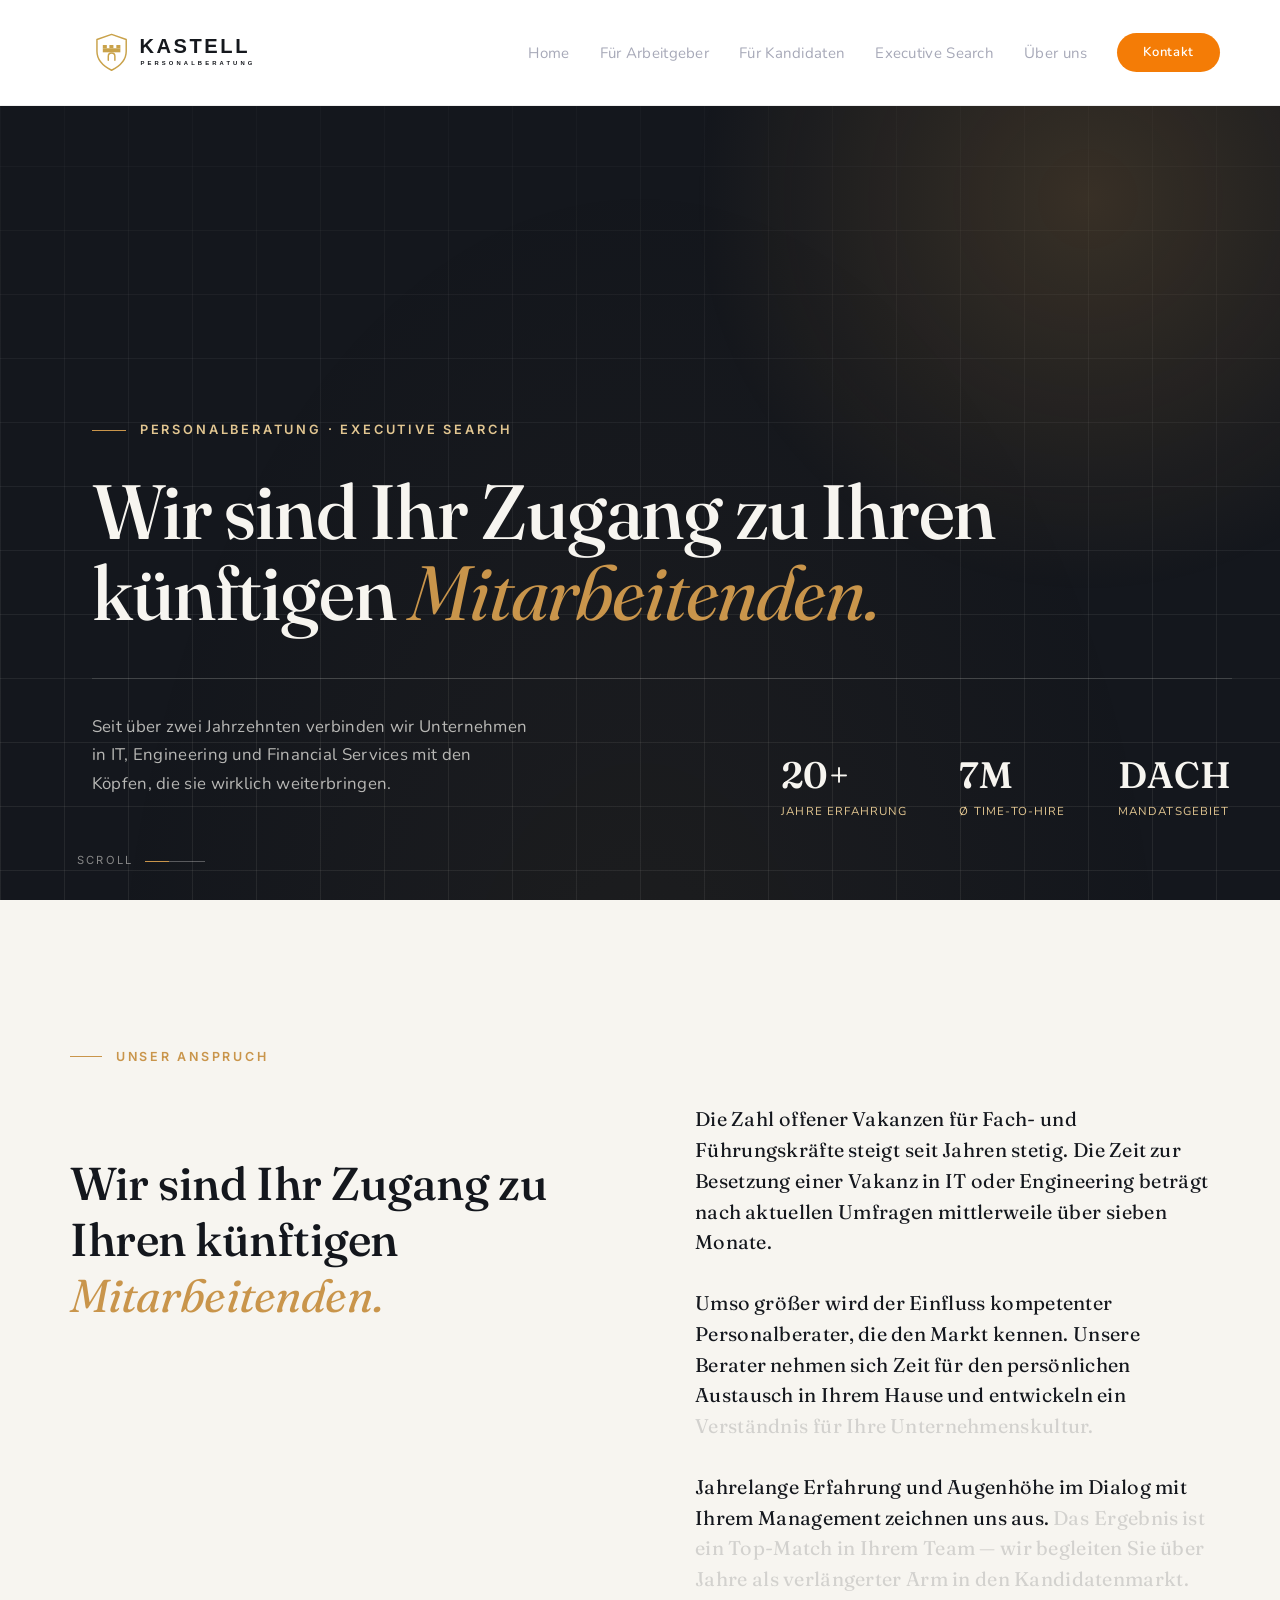
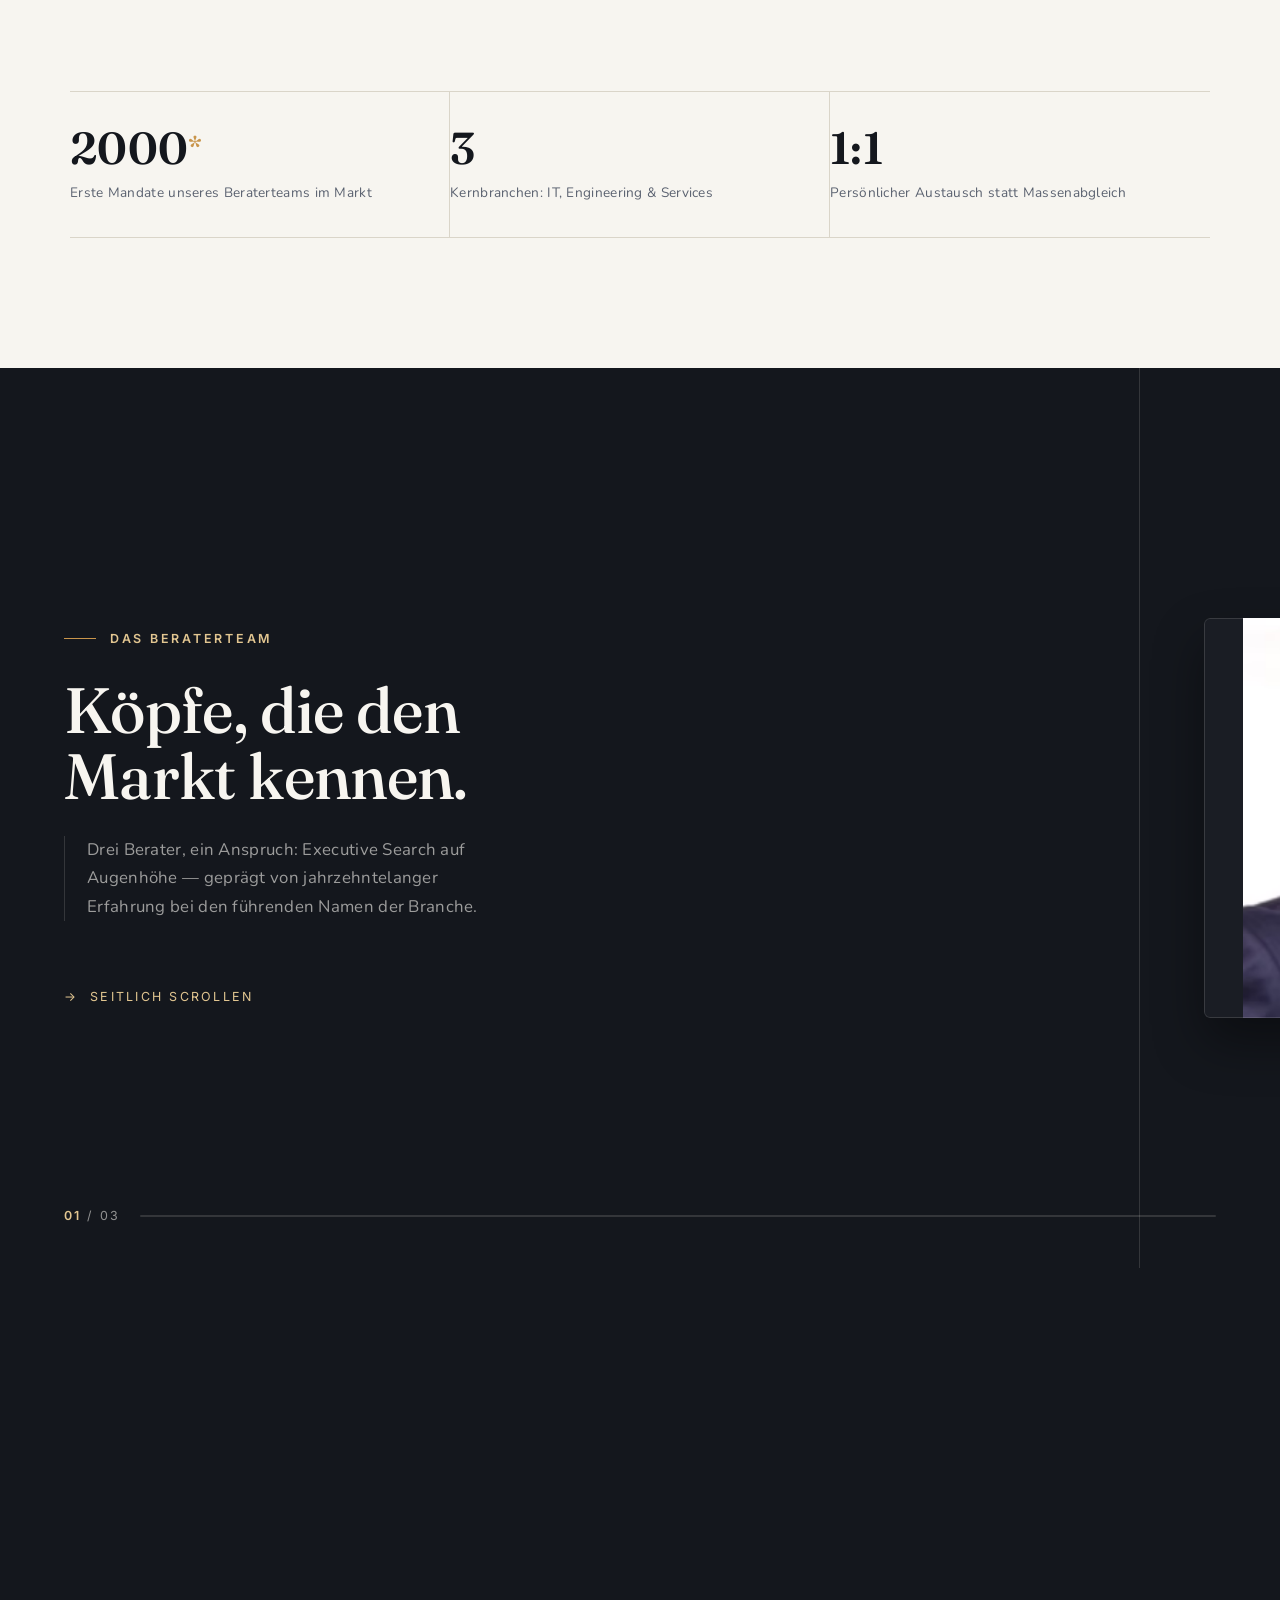
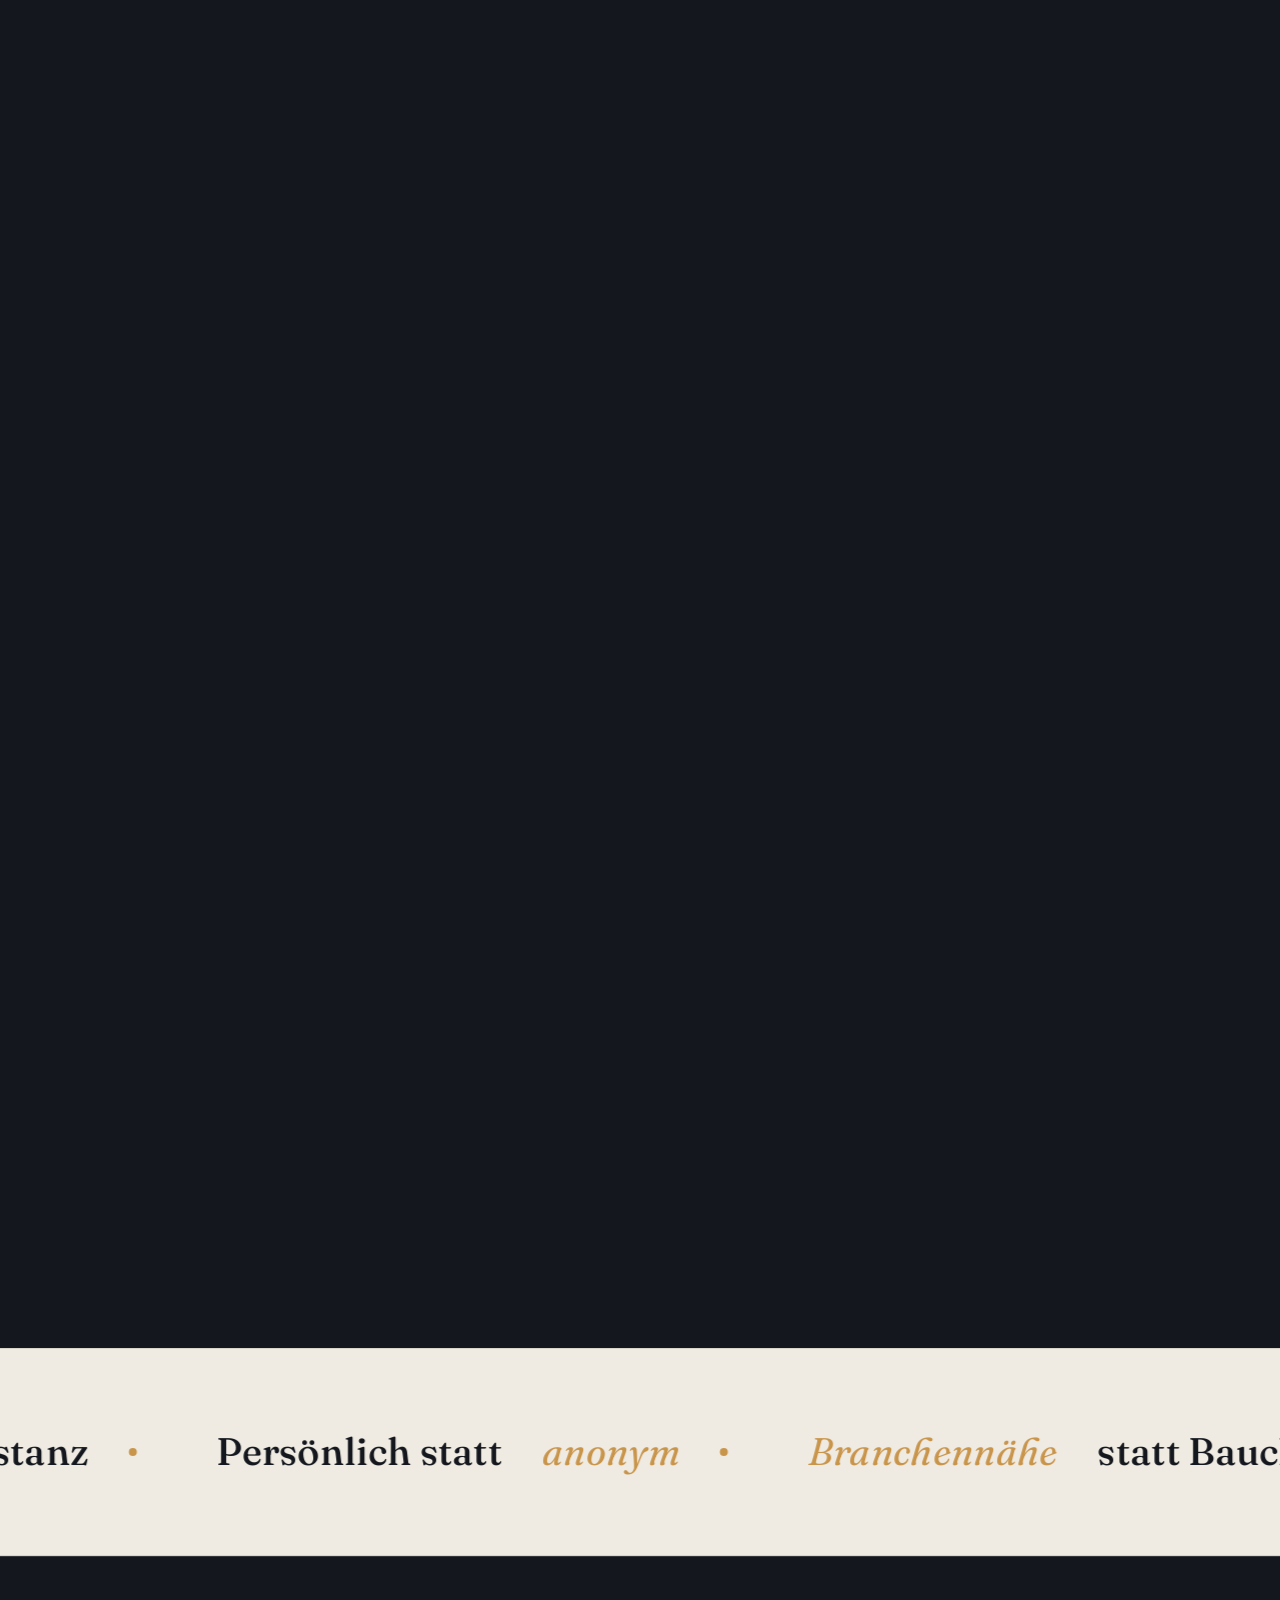
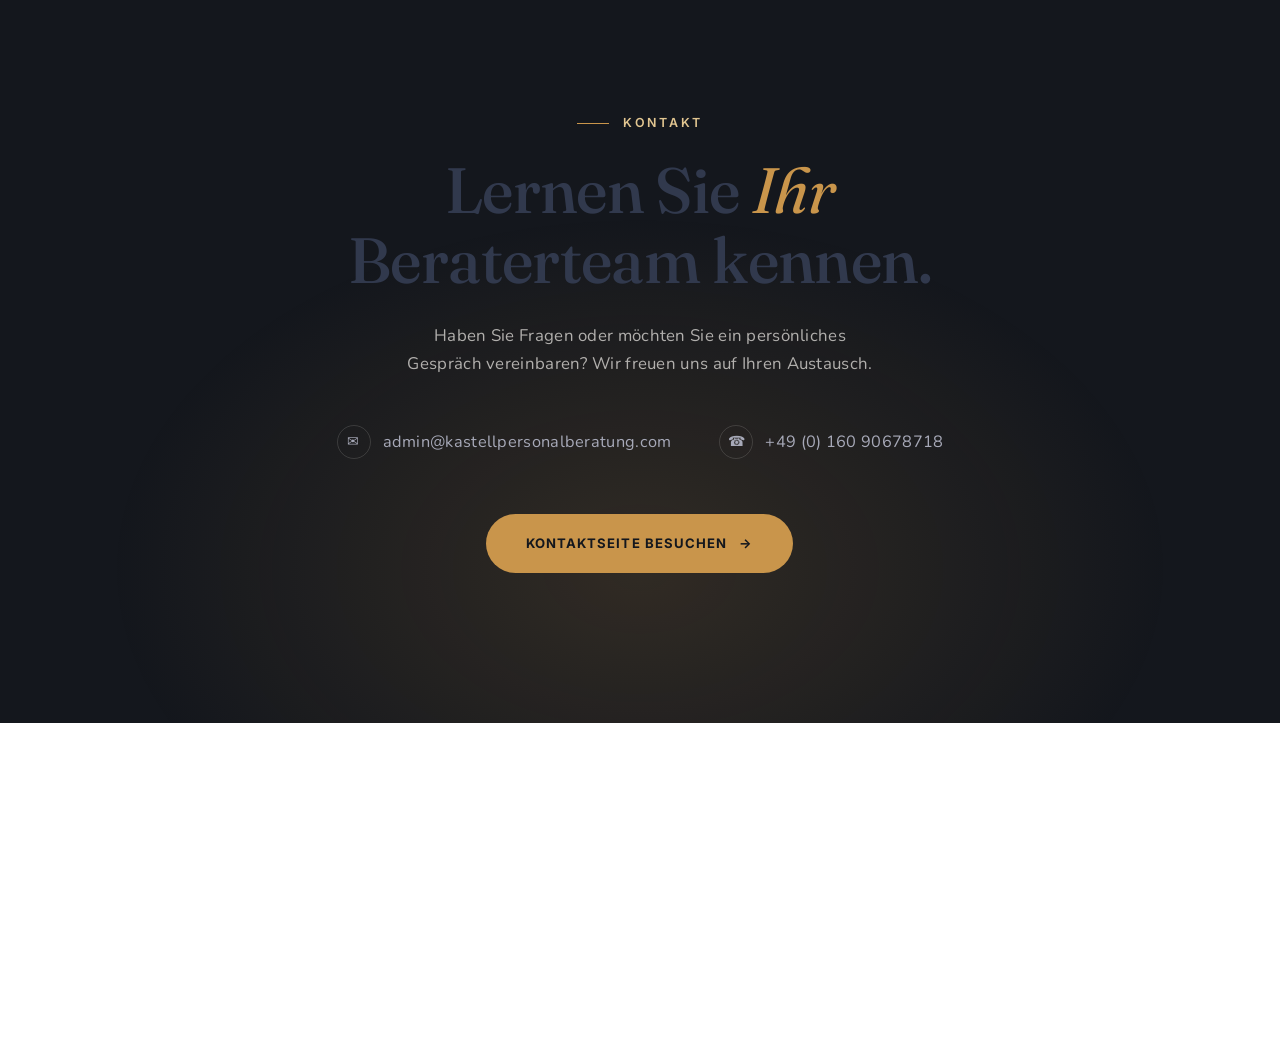
==== commit 01aae98b: "about us screen redesign" ====
--- a/site/about-us.html
+++ b/site/about-us.html
@@ -682,24 +682,25 @@
 			</button>	
 </div><!-- /.navbar-header --></div><div class="col vc_col-sm-9  "><div class="collapse navbar-collapse ld_header_collapsed_6a3e24042321e" id="main-header-collapse"><ul id="primary-nav" class="main-nav ld_header_menu_kastell main-nav-hover-underline-1 nav align-items-lg-stretch justify-content-lg-center"><li class="menu-item menu-item-type-post_type menu-item-object-page"><a href="index.html"><span class="link-icon"></span><span class="link-txt"><span class="link-ext"></span><span class="txt">Home</span></span></a></li><li class="menu-item menu-item-type-post_type menu-item-object-page"><a href="employers.html"><span class="link-icon"></span><span class="link-txt"><span class="link-ext"></span><span class="txt">F&uuml;r Arbeitgeber</span></span></a></li><li class="menu-item menu-item-type-post_type menu-item-object-page"><a href="candidates.html"><span class="link-icon"></span><span class="link-txt"><span class="link-ext"></span><span class="txt">F&uuml;r Kandidaten</span></span></a></li><li class="menu-item menu-item-type-post_type menu-item-object-page"><a href="executive-search.html"><span class="link-icon"></span><span class="link-txt"><span class="link-ext"></span><span class="txt">Executive Search</span></span></a></li><li class="menu-item menu-item-type-post_type menu-item-object-page"><a href="about-us.html"><span class="link-icon"></span><span class="link-txt"><span class="link-ext"></span><span class="txt">Über uns</span></span></a></li><li class="contactbtn4 menu-item menu-item-type-post_type menu-item-object-page"><a href="contact.html"><span class="link-icon"></span><span class="link-txt"><span class="link-ext"></span><span class="txt">Kontakt</span></span></a></li></ul></div><!-- /.navbar-collapse --></div>			</div><!-- /.row mainbar-row -->		</div><!-- /.mainbar -->	</div><!-- /.container --></div><!-- /.mainbar-wrap --></header>
 		<main class="content" id="content">
-  <!-- Hero Section -->
-  <section class="about-hero-section">
-    <div class="about-hero-bg-grid"></div>
-    <div class="about-hero-glow"></div>
+  <!-- ============ HERO — KINETIC STATEMENT ============ -->
+  <section class="about-hero-section" id="about-hero">
+    <div class="about-hero-bg-grid" data-parallax="0.18"></div>
+    <div class="about-hero-glow" data-parallax="0.32"></div>
+    <div class="about-hero-noise"></div>
     <div class="ld-container container">
-      <p class="about-hero-eyebrow">Personalberatung &middot; Executive Search</p>
-      <h1 class="about-hero-headline">
+      <p class="about-hero-eyebrow"><span>Personalberatung &middot; Executive Search</span></p>
+      <h1 class="about-hero-headline" data-split-words>
         Wir sind Ihr Zugang zu Ihren künftigen <em>Mitarbeitenden.</em>
       </h1>
       <div class="about-hero-foot">
         <p class="about-hero-sub">Seit über zwei Jahrzehnten verbinden wir Unternehmen in IT, Engineering und Financial Services mit den Köpfen, die sie wirklich weiterbringen.</p>
         <div class="about-hero-stats">
           <div class="about-hero-stat">
-            <div class="about-hero-stat-num">20+</div>
+            <div class="about-hero-stat-num" data-count-to="20" data-suffix="+">20+</div>
             <div class="about-hero-stat-label">Jahre Erfahrung</div>
           </div>
           <div class="about-hero-stat">
-            <div class="about-hero-stat-num">7M</div>
+            <div class="about-hero-stat-num" data-count-to="7" data-suffix="M">7M</div>
             <div class="about-hero-stat-label">Ø Time-to-Hire</div>
           </div>
           <div class="about-hero-stat">
@@ -709,27 +710,34 @@
         </div>
       </div>
     </div>
+    <div class="about-scroll-cue" aria-hidden="true">
+      <span>Scroll</span>
+      <span class="about-scroll-cue-line"></span>
+    </div>
   </section>
 
-  <!-- Intro Section -->
-  <section class="about-intro-section" id="intro">
+  <!-- ============ MANIFESTO — LINE-BY-LINE SCROLL REVEAL ============ -->
+  <section class="about-manifesto-section" id="intro">
     <div class="ld-container container">
-      <div class="about-intro-grid">
-        <h2 class="about-intro-title reveal">Wir sind Ihr Zugang zu Ihren künftigen <em>Mitarbeitenden.</em></h2>
-        <div class="about-intro-text">
-          <p class="reveal reveal-delay-1">Die Zahl offener Vakanzen für Fach- und Führungskräfte steigt seit Jahren stetig. Entsprechend beträgt die Zeit zur Besetzung einer Vakanz beispielsweise in der IT oder im Engineering nach aktuellen Umfragen verschiedener Institute aus dem Jahr 2023 mittlerweile über 7 Monate.</p>
-          <p class="reveal reveal-delay-2">Umso größer wird der Einfluss kompetenter Personalberater, die den Markt und die aktuellen Personal-Trends kennen. Unsere Berater nehmen sich die Zeit zum persönlichen Austausch in Ihrem Hause, nehmen auf, was Ihnen wichtig ist, und entwickeln ein Verständnis für Ihre Unternehmenskultur.</p>
-          <p class="reveal reveal-delay-3">Unsere jahrelange Erfahrung und die Augenhöhe im Dialog mit Ihrem Management sowie erfahrenen Kandidat:innen zeichnet uns aus. Das Ergebnis ist ein Top-Match in Ihrem Team. Wir begleiten Sie über viele Jahre und sind so Ihr verlängerter Arm in den Kandidatenmarkt.</p>
+      <p class="about-eyebrow about-eyebrow-dark"><span>Unser Anspruch</span></p>
+      <div class="about-manifesto-grid">
+        <h2 class="about-manifesto-lead" data-split-words>
+          Wir sind Ihr Zugang zu Ihren künftigen <em>Mitarbeitenden.</em>
+        </h2>
+        <div class="about-manifesto-body">
+          <p class="about-manifesto-p" data-split-words>Die Zahl offener Vakanzen für Fach- und Führungskräfte steigt seit Jahren stetig. Die Zeit zur Besetzung einer Vakanz in IT oder Engineering beträgt nach aktuellen Umfragen mittlerweile über sieben Monate.</p>
+          <p class="about-manifesto-p" data-split-words>Umso größer wird der Einfluss kompetenter Personalberater, die den Markt kennen. Unsere Berater nehmen sich Zeit für den persönlichen Austausch in Ihrem Hause und entwickeln ein Verständnis für Ihre Unternehmenskultur.</p>
+          <p class="about-manifesto-p" data-split-words>Jahrelange Erfahrung und Augenhöhe im Dialog mit Ihrem Management zeichnen uns aus. Das Ergebnis ist ein Top-Match in Ihrem Team — wir begleiten Sie über Jahre als verlängerter Arm in den Kandidatenmarkt.</p>
         </div>
       </div>
 
-      <div class="about-stat-strip reveal">
+      <div class="about-stat-strip">
         <div class="about-stat-cell">
-          <div class="about-stat-value">2000<sup>*</sup></div>
+          <div class="about-stat-value" data-count-to="2000" data-suffix="*">2000<sup>*</sup></div>
           <div class="about-stat-cell-label">Erste Mandate unseres Beraterteams im Markt</div>
         </div>
         <div class="about-stat-cell">
-          <div class="about-stat-value">3</div>
+          <div class="about-stat-value" data-count-to="3">3</div>
           <div class="about-stat-cell-label">Kernbranchen: IT, Engineering &amp; Services</div>
         </div>
         <div class="about-stat-cell">
@@ -740,31 +748,34 @@
     </div>
   </section>
 
-  <!-- Team Sticky Dossier Cards Section -->
+  <!-- ============ TEAM — PINNED HORIZONTAL SCROLL ============ -->
   <section class="about-team-section" id="team">
-    <div class="ld-container container">
-      <div class="about-team-header">
-        <div>
-          <p class="about-eyebrow reveal">Das Beraterteam</p>
-          <h2 class="about-team-title reveal">Köpfe, die den Markt kennen.</h2>
+    <div class="about-hscroll" data-hscroll>
+      <div class="about-hscroll-track" data-hscroll-track>
+
+        <!-- Intro panel -->
+        <div class="about-hpanel about-hpanel-intro">
+          <p class="about-eyebrow"><span>Das Beraterteam</span></p>
+          <h2 class="about-hpanel-title">Köpfe, die den<br>Markt kennen.</h2>
+          <p class="about-hpanel-meta">Drei Berater, ein Anspruch: Executive Search auf Augenhöhe — geprägt von jahrzehntelanger Erfahrung bei den führenden Namen der Branche.</p>
+          <div class="about-hscroll-hint" aria-hidden="true">
+            <span class="about-hscroll-hint-arrow">&rarr;</span> seitlich scrollen
+          </div>
         </div>
-        <p class="about-team-meta reveal">Drei Berater, ein Anspruch: Executive Search auf Augenhöhe — geprägt von jahrzehntelanger Erfahrung bei den führenden Namen der Branche.</p>
-      </div>
-
-      <div class="about-sticky-stack-container">
-        
-        <!-- Dossier Card 1 -->
-        <article class="dossier-card reveal">
+
+        <!-- Dossier 1 -->
+        <article class="about-hpanel dossier-card">
+          <div class="dossier-index" aria-hidden="true">01</div>
           <div class="dossier-photo-wrap">
-            <img src="assets/image1.png" alt="Benedict Hadjistojanov" class="dossier-photo">
+            <img src="assets/image1.png" alt="Benedict Hadjistojanov" class="dossier-photo" data-card-parallax>
           </div>
           <div class="dossier-body">
             <h3 class="dossier-name">Benedict Hadjistojanov</h3>
             <p class="dossier-role">Executive Search &amp; IT-Personalberatung</p>
             <div class="dossier-bio">
-              <p>Benedict Hadjistojanov ist seit 2014 in der IT-zentrierten Personalberatung tätig und sammelte u.&nbsp;a. bei einer britischen, global operierenden Personalberatung sowie einem der Marktführer in der Personalberatung seine Erfahrungen im Executive Search.</p>
-              <p>Direkt nach Abschluss seines Studiums arbeitete er als Berater und Team Supervisor IT bei Antal International, einer global ausgerichteten Beratung. Im Anschluss war er innerhalb der ALLGEIER Gruppe in den Bereichen Personalberatung und Freiberuflervermittlung tätig. Bei GULP verantwortete er vollumfänglich Executive Searches.</p>
-              <p>Bei KASTELL betreut er DACH-weit Fach- und Führungsmandate vornehmlich im IT-Bereich. Seine besondere Leidenschaft gilt dem klassischen Headhunting und der vollumfänglichen Beratung beider Parteien.</p>
+              <p>Seit 2014 in der IT-zentrierten Personalberatung tätig — Erfahrungen im Executive Search u.&nbsp;a. bei einer global operierenden britischen Beratung sowie einem der Marktführer der Branche.</p>
+              <p>Nach dem Studium Berater und Team Supervisor IT bei Antal International, anschließend in der ALLGEIER Gruppe sowie bei GULP mit voller Verantwortung für Executive Searches.</p>
+              <p>Bei KASTELL betreut er DACH-weit Fach- und Führungsmandate im IT-Bereich. Seine Leidenschaft gilt dem klassischen Headhunting und der Beratung beider Parteien.</p>
             </div>
             <div class="dossier-tags">
               <span class="dossier-tag">Executive Search</span>
@@ -774,17 +785,19 @@
           </div>
         </article>
 
-        <!-- Dossier Card 2 -->
-        <article class="dossier-card reveal">
+        <!-- Dossier 2 -->
+        <article class="about-hpanel dossier-card">
+          <div class="dossier-index" aria-hidden="true">02</div>
           <div class="dossier-photo-wrap">
-            <img src="assets/image2.png" alt="Jennifer Opper" class="dossier-photo">
+            <img src="assets/image2.png" alt="Jennifer Opper" class="dossier-photo" data-card-parallax>
           </div>
           <div class="dossier-body">
             <h3 class="dossier-name">Jennifer Opper</h3>
             <p class="dossier-role">Identifikation &amp; Ansprache Fach- &amp; Führungskräfte</p>
             <div class="dossier-bio">
-              <p>Jennifer Opper startete ihre Karriere 2019 als Personalberaterin im Bereich Engineering und Embedded Software bei der firma eSAR, die 2021 in der Firma GULP bzw. Randstad Professionals aufging. Im weiteren Verlauf ihrer Karriere verlagerte sich der Fokus in die IT und dabei zu den Fach- und Führungskräften im Umfeld verschiedener ERP-Applikationen — und zunehmend in Richtung SAP.</p>
-              <p>Bei KASTELL betreut sie die Identifikation und Ansprache von Fach- und Führungskräften für die Besetzung der laufenden Mandate.</p>
+              <p>Startete 2019 als Personalberaterin im Bereich Engineering und Embedded Software bei eSAR, das 2021 in GULP bzw. Randstad Professionals aufging.</p>
+              <p>Im weiteren Verlauf verlagerte sich ihr Fokus in die IT — zu Fach- und Führungskräften im Umfeld verschiedener ERP-Applikationen und zunehmend in Richtung SAP.</p>
+              <p>Bei KASTELL verantwortet sie die Identifikation und Ansprache von Fach- und Führungskräften für die Besetzung der laufenden Mandate.</p>
             </div>
             <div class="dossier-tags">
               <span class="dossier-tag">Engineering</span>
@@ -794,17 +807,18 @@
           </div>
         </article>
 
-        <!-- Dossier Card 3 -->
-        <article class="dossier-card reveal">
+        <!-- Dossier 3 -->
+        <article class="about-hpanel dossier-card">
+          <div class="dossier-index" aria-hidden="true">03</div>
           <div class="dossier-photo-wrap">
-            <img src="assets/image3.png" alt="Marcus Opper" class="dossier-photo">
+            <img src="assets/image3.png" alt="Marcus Opper" class="dossier-photo" data-card-parallax>
           </div>
           <div class="dossier-body">
             <h3 class="dossier-name">Marcus Opper</h3>
             <p class="dossier-role">Personalberatung — IT, Engineering &amp; Finance</p>
             <div class="dossier-bio">
-              <p>Marcus Opper begann seine Personalberatungs-Karriere nach erfolgreichem Abschluss seines Jura-studiums und des juristischen Referendariats im Jahr 2000 bei der HAYS AG in Mannheim, Zürich und Frankfurt — zunächst in der Projektbesetzung, im Anschluss in der Personalberatung IT, Engineering und Finance.</p>
-              <p>Nach verschiedenen Managementfunktionen, u.&nbsp;a. bei Manpower als Prokurist, bei SOLCOM als Niederlassungsleiter, bei ALLGEIER Experts als Geschäftsführer der Personalberatungs-Tochter für IT und Engineering, und bei GULP als Verantwortlicher für die IT-Personalberatung, liegt sein Fokus heute auf der Personalberatung im Umfeld der Fach- und Führungskräfte im Handel, der produzierenden Industrie und in IT-Unternehmen.</p>
+              <p>Begann seine Karriere nach Jura-Studium und Referendariat im Jahr 2000 bei der HAYS AG in Mannheim, Zürich und Frankfurt — zunächst in der Projektbesetzung, dann in der Personalberatung IT, Engineering und Finance.</p>
+              <p>Nach Managementfunktionen u.&nbsp;a. bei Manpower (Prokurist), SOLCOM (Niederlassungsleiter), ALLGEIER Experts (Geschäftsführer) und GULP liegt sein Fokus heute auf Fach- und Führungskräften in Handel, Industrie und IT.</p>
             </div>
             <div class="dossier-tags">
               <span class="dossier-tag">Finance</span>
@@ -814,6 +828,11 @@
           </div>
         </article>
 
+      </div>
+      <!-- horizontal progress -->
+      <div class="about-hscroll-progress" aria-hidden="true">
+        <span class="about-hscroll-count"><b data-hscroll-current>01</b> / 03</span>
+        <span class="about-hscroll-bar"><i data-hscroll-fill></i></span>
       </div>
     </div>
   </section>
@@ -833,10 +852,10 @@
   </section>
 
   <!-- ============ CONTACT CTA ============ -->
-  <section class="about-contact-section" id="kontakt">
-    <div class="about-contact-glow"></div>
+  <section class="about-contact-section" id="kontakt" data-pointer-glow>
+    <div class="about-contact-glow" data-glow-follow></div>
     <div class="ld-container container text-center">
-      <p class="about-eyebrow reveal" style="justify-content:center;">Kontakt</p>
+      <p class="about-eyebrow reveal" style="justify-content:center;"><span>Kontakt</span></p>
       <h2 class="about-contact-title reveal">Lernen Sie <em>Ihr</em><br>Beraterteam kennen.</h2>
       <p class="about-contact-text reveal">Haben Sie Fragen oder möchten Sie ein persönliches Gespräch vereinbaren? Wir freuen uns auf Ihren Austausch.</p>
 
@@ -851,9 +870,9 @@
         </a>
       </div>
 
-      <a href="contact.html" class="about-btn-primary reveal">
-        Kontaktseite besuchen
-        <span class="about-btn-arrow">&rarr;</span>
+      <a href="contact.html" class="about-btn-primary reveal" data-magnetic>
+        <span class="about-btn-label">Kontaktseite besuchen
+        <span class="about-btn-arrow">&rarr;</span></span>
       </a>
     </div>
   </section>
@@ -932,5 +951,8 @@
 //# sourceURL=wp-includes/js/wp-emoji-loader.min.js
 </script>
 
-<div class="lqd-sticky-sentinel invisible pos-abs" style="width: 1905px; height: 297px; top: 0px; left: 0px;"></div><script src="local-fixes.js"></script>
+<div class="lqd-sticky-sentinel invisible pos-abs" style="width: 1905px; height: 297px; top: 0px; left: 0px;"></div><script src="assets/vendor/lenis.min.js"></script>
+<script src="assets/vendor/gsap.min.js"></script>
+<script src="assets/vendor/ScrollTrigger.min.js"></script>
+<script src="local-fixes.js"></script>
 </body></html>
--- a/site/local-fixes.css
+++ b/site/local-fixes.css
@@ -79,11 +79,13 @@
   color:#0c0c0c;
 }
 
-/* --- About Us Page Custom Styles (Premium Dossier Layout) --- */
-
+/* ============================================================
+   ABOUT US — SCROLL-ANIMATED REDESIGN (Lenis + GSAP)
+   ============================================================ */
 :root {
-  --about-ink:        #1A1D24;
-  --about-ink-soft:   #2B2F39;
+  --about-ink:        #14171D;
+  --about-ink-2:      #1A1D24;
+  --about-ink-soft:   #232730;
   --about-paper:      #F7F5F0;
   --about-paper-dim:  #EFEBE3;
   --about-brass:      #C9954B;
@@ -99,428 +101,344 @@
   --about-ease-soft: cubic-bezier(0.4, 0, 0.2, 1);
 }
 
+/* Lenis smooth-scroll plumbing */
+html.lenis, html.lenis body { height: auto; }
+.lenis.lenis-smooth { scroll-behavior: auto !important; }
+.lenis.lenis-stopped { overflow: hidden; }
+
+.content { background: var(--about-ink); }
+
+/* Scroll progress bar */
 .scroll-progress {
   position: fixed; top: 0; left: 0; height: 3px; width: 0%;
   background: linear-gradient(90deg, var(--about-brass), var(--about-brass-soft));
   z-index: 9999;
-  transition: width 0.1s linear;
-}
-
-/* ============================================================
-   HERO
+  will-change: width;
+}
+
+/* Shared eyebrow */
+.about-eyebrow {
+  font-family: var(--about-sans);
+  font-size: 0.78rem; letter-spacing: 0.22em; text-transform: uppercase;
+  color: var(--about-brass-soft); font-weight: 600;
+  display: inline-flex; align-items: center; gap: 14px; margin: 0 0 22px;
+}
+.about-eyebrow::before { content: ""; width: 32px; height: 1px; background: var(--about-brass); }
+.about-eyebrow-dark { color: var(--about-brass); }
+.about-eyebrow-dark::before { background: var(--about-brass); }
+
+/* Word-split primitives (built by JS). Padding + matching negative margin
+   give the overflow:hidden mask headroom so italics/descenders aren't clipped. */
+.about-word { display: inline-block; overflow: hidden; vertical-align: top; padding: 0.16em 0.06em; margin: -0.16em -0.06em; }
+.about-word-i { display: inline-block; will-change: transform; }
+
+/* ============================================================
+   HERO — KINETIC STATEMENT
    ============================================================ */
 .about-hero-section {
   position: relative;
-  min-height: 80vh;
-  display: flex;
-  flex-direction: column;
-  justify-content: flex-end;
+  min-height: 100vh;
+  display: flex; flex-direction: column; justify-content: flex-end;
   background: var(--about-ink);
   overflow: hidden;
-  padding: 180px 5vw 90px;
-}
-
+  padding: 200px 6vw 80px;
+}
 .about-hero-bg-grid {
-  position: absolute; inset: 0;
+  position: absolute; inset: -10% 0 0 0;
   background-image:
     linear-gradient(var(--about-hairline-dark) 1px, transparent 1px),
     linear-gradient(90deg, var(--about-hairline-dark) 1px, transparent 1px);
   background-size: 64px 64px;
-  opacity: 0.5;
-  -webkit-mask-image: linear-gradient(to bottom, transparent, rgba(0,0,0,0.6) 40%, black 75%);
-  mask-image: linear-gradient(to bottom, transparent, rgba(0,0,0,0.6) 40%, black 75%);
-}
-
+  opacity: 0.55;
+  -webkit-mask-image: linear-gradient(to bottom, transparent, rgba(0,0,0,0.7) 45%, black 80%);
+  mask-image: linear-gradient(to bottom, transparent, rgba(0,0,0,0.7) 45%, black 80%);
+  will-change: transform;
+}
 .about-hero-glow {
-  position: absolute;
-  width: 60vw; height: 60vw;
-  top: -20%; right: -15%;
-  background: radial-gradient(circle, rgba(201,149,75,0.18), transparent 70%);
-  pointer-events: none;
-}
+  position: absolute; width: 62vw; height: 62vw; top: -22%; right: -16%;
+  background: radial-gradient(circle, rgba(201,149,75,0.20), transparent 70%);
+  pointer-events: none; will-change: transform;
+}
+.about-hero-noise {
+  position: absolute; inset: 0; pointer-events: none; opacity: 0.5;
+  background: radial-gradient(ellipse at 50% 120%, rgba(201,149,75,0.10), transparent 60%);
+}
+.about-hero-section .ld-container { position: relative; z-index: 2; }
 
 .about-hero-eyebrow {
-  font-family: var(--about-sans);
-  font-size: 0.8rem;
-  letter-spacing: 0.22em;
-  text-transform: uppercase;
-  color: var(--about-brass-soft);
-  font-weight: 600;
-  margin-bottom: 28px;
-  display: flex; align-items: center; gap: 14px;
-}
-.about-hero-eyebrow::before {
-  content: "";
-  width: 34px; height: 1px;
-  background: var(--about-brass);
-}
+  font-family: var(--about-sans); font-size: 0.8rem; letter-spacing: 0.22em;
+  text-transform: uppercase; color: var(--about-brass-soft); font-weight: 600;
+  margin-bottom: 30px; display: flex; align-items: center; gap: 14px; overflow: hidden;
+}
+.about-hero-eyebrow::before { content: ""; width: 34px; height: 1px; background: var(--about-brass); flex: none; }
+.about-hero-eyebrow span { display: inline-block; }
 
 .about-hero-headline {
-  font-family: var(--about-serif);
-  color: var(--about-paper);
-  font-weight: 500;
-  font-size: clamp(2.4rem, 5.5vw, 4.8rem);
-  line-height: 1.1;
-  letter-spacing: -0.01em;
-  max-width: 22ch;
-  margin-bottom: 40px;
-}
-.about-hero-headline em {
-  font-style: italic;
-  color: var(--about-brass);
-  font-weight: 400;
-}
+  font-family: var(--about-serif); color: var(--about-paper); font-weight: 500;
+  font-size: clamp(2.6rem, 6vw, 5.4rem); line-height: 1.06; letter-spacing: -0.015em;
+  max-width: 20ch; margin-bottom: 44px;
+}
+.about-hero-headline em { font-style: italic; color: var(--about-brass); font-weight: 400; }
 
 .about-hero-foot {
   display: flex; justify-content: space-between; align-items: flex-end;
-  margin-top: 40px; padding-top: 32px;
+  margin-top: 36px; padding-top: 34px;
   border-top: 1px solid var(--about-hairline-dark);
-  gap: 40px; flex-wrap: wrap;
-}
-.about-hero-sub {
-  max-width: 44ch; color: rgba(247,245,240,0.72); font-size: 1.05rem;
-  line-height: 1.7;
-}
-.about-hero-stats {
-  display: flex; gap: 48px;
-}
+  gap: 48px; flex-wrap: wrap;
+}
+.about-hero-sub { max-width: 44ch; color: rgba(247,245,240,0.72); font-size: 1.05rem; line-height: 1.7; }
+.about-hero-stats { display: flex; gap: 52px; }
 .about-hero-stat-num {
-  font-family: var(--about-serif); font-size: 2.2rem; color: var(--about-paper); font-weight: 600;
-  display: flex; align-items: baseline; gap: 2px;
+  font-family: var(--about-serif); font-size: 2.3rem; color: var(--about-paper); font-weight: 600;
+  line-height: 1; font-variant-numeric: tabular-nums;
 }
 .about-hero-stat-label {
-  font-size: 0.72rem; letter-spacing: 0.1em; text-transform: uppercase; color: var(--about-brass-soft); margin-top: 4px;
-}
-
-/* ============================================================
-   INTRO SECTION
-   ============================================================ */
-.about-intro-section { background: var(--about-paper); padding: 120px 0; }
-.about-intro-grid {
-  display: grid; grid-template-columns: 1.1fr 1fr; gap: 80px; align-items: start;
-}
-.about-intro-title {
-  font-family: var(--about-serif);
-  font-size: clamp(2rem, 3.5vw, 3rem);
-  font-weight: 500;
-  line-height: 1.28;
-  color: var(--about-ink);
-}
-.about-intro-title em {
-  font-style: italic; color: var(--about-brass); font-weight: 400;
-  position: relative;
-}
-.about-intro-title em::after {
-  content: "";
-  position: absolute; left: 0; right: 0; bottom: 0.06em; height: 0.5em;
-  background: var(--about-brass-soft); opacity: 0.35; z-index: -1;
-}
-.about-intro-text p {
-  color: var(--about-slate);
-  font-size: 1.05rem;
-  margin-bottom: 24px;
-  line-height: 1.8;
-}
-.about-intro-text p:first-of-type {
-  font-size: 1.18rem;
-  color: var(--about-ink-soft);
-}
+  font-size: 0.72rem; letter-spacing: 0.1em; text-transform: uppercase;
+  color: var(--about-brass-soft); margin-top: 8px;
+}
+
+.about-scroll-cue {
+  position: absolute; left: 6vw; bottom: 30px; z-index: 2;
+  display: flex; align-items: center; gap: 12px;
+  font-family: var(--about-sans); font-size: 0.7rem; letter-spacing: 0.2em;
+  text-transform: uppercase; color: rgba(247,245,240,0.5);
+}
+.about-scroll-cue-line { width: 60px; height: 1px; background: rgba(247,245,240,0.3); position: relative; overflow: hidden; }
+.about-scroll-cue-line::after {
+  content: ""; position: absolute; inset: 0; width: 40%;
+  background: var(--about-brass); animation: about-cue 1.8s var(--about-ease) infinite;
+}
+@keyframes about-cue { 0% { transform: translateX(-100%); } 100% { transform: translateX(250%); } }
+
+/* ============================================================
+   MANIFESTO — LINE-BY-LINE SCROLL REVEAL
+   ============================================================ */
+.about-manifesto-section { background: var(--about-paper); padding: 140px 0 130px; }
+.about-manifesto-grid {
+  display: grid; grid-template-columns: 1.05fr 1fr; gap: 84px; align-items: start; margin-top: 10px;
+}
+.about-manifesto-lead {
+  font-family: var(--about-serif); font-size: clamp(2rem, 3.6vw, 3.1rem);
+  font-weight: 500; line-height: 1.22; color: var(--about-ink); letter-spacing: -0.01em;
+}
+.about-manifesto-lead em {
+  font-style: italic; color: var(--about-brass); font-weight: 400; position: relative;
+}
+.about-manifesto-body { padding-top: 6px; }
+.about-manifesto-p {
+  font-family: var(--about-serif); font-weight: 400;
+  font-size: clamp(1.15rem, 1.55vw, 1.5rem); line-height: 1.55; color: var(--about-ink);
+  margin-bottom: 30px;
+}
+.about-manifesto-p:last-child { margin-bottom: 0; }
 
 .about-stat-strip {
-  margin-top: 80px;
-  display: grid; grid-template-columns: repeat(3, 1fr);
-  border-top: 1px solid var(--about-hairline);
-  border-bottom: 1px solid var(--about-hairline);
-}
-.about-stat-cell {
-  padding: 32px 28px 32px 0;
-  border-right: 1px solid var(--about-hairline);
-}
+  margin-top: 96px; display: grid; grid-template-columns: repeat(3, 1fr);
+  border-top: 1px solid var(--about-hairline); border-bottom: 1px solid var(--about-hairline);
+}
+.about-stat-cell { padding: 34px 28px 34px 0; border-right: 1px solid var(--about-hairline); }
 .about-stat-cell:last-child { border-right: none; padding-right: 0; }
 .about-stat-value {
-  font-family: var(--about-serif); font-size: 2.6rem; font-weight: 600; color: var(--about-ink);
-  line-height: 1;
+  font-family: var(--about-serif); font-size: 2.8rem; font-weight: 600; color: var(--about-ink);
+  line-height: 1; font-variant-numeric: tabular-nums;
 }
 .about-stat-value sup { font-size: 1.4rem; color: var(--about-brass); top: -0.5em; }
-.about-stat-cell-label {
-  margin-top: 10px; font-size: 0.85rem; color: var(--about-slate); line-height: 1.5;
-}
-
-/* ============================================================
-   TEAM SECTION — DOSSIER CARDS WITH STICKY SCROLL
-   ============================================================ */
-.about-team-section {
-  background: var(--about-ink);
-  color: var(--about-paper);
-  padding: 120px 0 140px;
-}
-.about-team-header {
-  display: flex; justify-content: space-between; align-items: flex-end;
-  margin-bottom: 90px; flex-wrap: wrap; gap: 28px;
-}
-.about-eyebrow {
-  font-size: 0.78rem; letter-spacing: 0.2em; text-transform: uppercase;
-  color: var(--about-brass-soft); font-weight: 600;
-  display: flex; align-items: center; gap: 14px; margin-bottom: 18px;
-}
-.about-eyebrow::before { content: ""; width: 28px; height: 1px; background: var(--about-brass-soft); }
-
-.about-team-title {
-  font-family: var(--about-serif); font-weight: 500;
-  font-size: clamp(2rem, 4vw, 3.2rem);
-  max-width: 14ch;
-  line-height: 1.08;
-}
-.about-team-meta {
-  max-width: 38ch; color: rgba(247,245,240,0.6); font-size: 1.02rem;
-  border-left: 1px solid var(--about-hairline-dark); padding-left: 24px;
-  line-height: 1.7;
-}
-
-.about-sticky-stack-container {
+.about-stat-cell-label { margin-top: 12px; font-size: 0.85rem; color: var(--about-slate); line-height: 1.5; }
+
+/* ============================================================
+   TEAM — PINNED HORIZONTAL SCROLL
+   ============================================================ */
+.about-team-section { background: var(--about-ink); color: var(--about-paper); }
+
+.about-hscroll { position: relative; }
+.about-hscroll-track { display: flex; flex-direction: column; gap: 0; }
+
+/* horizontal mode is switched on by JS once GSAP is ready */
+.about-hscroll.is-horizontal { height: 100vh; overflow: hidden; }
+.about-hscroll.is-horizontal .about-hscroll-track {
+  flex-direction: row; height: 100%; width: max-content; will-change: transform;
+}
+
+.about-hpanel {
+  flex: none; box-sizing: border-box;
+  display: flex; flex-direction: column; justify-content: center;
+  padding: 120px 6vw;
+}
+.about-hscroll.is-horizontal .about-hpanel {
+  width: min(92vw, 1140px); height: 100%; padding: 0 5vw;
+  border-right: 1px solid var(--about-hairline-dark);
+}
+
+/* intro panel */
+.about-hpanel-intro {}
+.about-hpanel-title {
+  font-family: var(--about-serif); font-weight: 500; font-size: clamp(2.4rem, 5vw, 4rem);
+  line-height: 1.04; letter-spacing: -0.01em; margin: 6px 0 26px; color: var(--about-paper);
+}
+.about-hpanel-meta {
+  max-width: 42ch; color: rgba(247,245,240,0.6); font-size: 1.05rem; line-height: 1.7;
+  border-left: 1px solid var(--about-hairline-dark); padding-left: 22px;
+}
+.about-hscroll-hint {
+  margin-top: 44px; font-family: var(--about-sans); font-size: 0.78rem; letter-spacing: 0.18em;
+  text-transform: uppercase; color: var(--about-brass-soft); display: inline-flex; align-items: center; gap: 12px;
+}
+.about-hscroll-hint-arrow { display: inline-block; animation: about-hint 1.6s var(--about-ease) infinite; }
+@keyframes about-hint { 0%,100% { transform: translateX(0); } 50% { transform: translateX(8px); } }
+
+/* dossier card panels */
+.dossier-card {
   position: relative;
-  max-width: 1100px;
-  margin: 0 auto;
-  padding: 20px 0;
-}
-
-.dossier-card {
-  position: -webkit-sticky;
-  position: sticky;
-  top: 140px;
-  background: var(--about-ink-soft);
-  border: 1px solid var(--about-hairline-dark);
-  border-radius: 20px;
-  margin-bottom: 100px;
-  box-shadow: 0 30px 60px rgba(0, 0, 0, 0.2);
-  display: grid;
-  grid-template-columns: 220px 1fr;
-  gap: 48px;
-  align-items: start;
-  padding: 50px;
-  transition: transform 0.6s cubic-bezier(0.16, 1, 0.3, 1), opacity 0.6s ease, filter 0.6s ease, box-shadow 0.3s ease;
-  transform-origin: center top;
-}
-.dossier-card:last-child {
-  margin-bottom: 0;
-}
-
-.dossier-card:nth-child(1) { top: 120px; z-index: 1; }
-.dossier-card:nth-child(2) { top: 145px; z-index: 2; }
-.dossier-card:nth-child(3) { top: 170px; z-index: 3; }
-
+  display: grid; grid-template-columns: 300px 1fr; gap: 52px; align-items: center;
+}
 .dossier-index {
-  font-family: var(--about-serif);
-  font-size: 1rem;
-  color: rgba(247,245,240,0.32);
-  letter-spacing: 0.05em;
-  padding-top: 8px;
-}
-
+  position: absolute; top: -6px; right: 0;
+  font-family: var(--about-serif); font-size: clamp(5rem, 12vw, 11rem);
+  font-weight: 600; line-height: 1; color: rgba(247,245,240,0.05);
+  pointer-events: none; z-index: 0; letter-spacing: -0.02em;
+}
 .dossier-photo-wrap {
-  position: relative;
-  width: 100%; aspect-ratio: 3/4;
-  border-radius: 4px;
-  overflow: hidden;
-  background: var(--about-ink);
-  box-shadow: 0 10px 25px rgba(0,0,0,0.25);
-}
-.dossier-photo-wrap::after {
-  content: "";
-  position: absolute; inset: 0;
-  border: 1px solid var(--about-hairline-dark);
-  pointer-events: none;
-}
+  position: relative; width: 100%; aspect-ratio: 3/4;
+  border-radius: 6px; overflow: hidden; background: var(--about-ink-2);
+  box-shadow: 0 24px 50px rgba(0,0,0,0.4); z-index: 1;
+}
+.dossier-photo-wrap::after { content: ""; position: absolute; inset: 0; border: 1px solid var(--about-hairline-dark); pointer-events: none; border-radius: 6px; }
 .dossier-photo {
-  width: 100%; height: 100%;
-  object-fit: cover;
-  transition: transform 0.6s var(--about-ease);
-}
-.dossier-card:hover .dossier-photo {
-  transform: scale(1.05);
-}
-
-.dossier-tab {
-  position: absolute; top: 14px; left: 0;
-  background: var(--about-brass);
-  color: var(--about-ink);
-  font-size: 0.66rem; letter-spacing: 0.1em; text-transform: uppercase; font-weight: 700;
-  padding: 5px 12px 5px 10px;
-  clip-path: polygon(0 0, 100% 0, 88% 100%, 0% 100%);
-  z-index: 2;
-}
-
-.dossier-body { padding-top: 4px; }
-.dossier-name {
-  font-family: var(--about-serif); font-weight: 500; font-size: 1.8rem;
-  color: var(--about-paper);
-  margin-bottom: 6px;
-}
+  width: 112%; height: 112%; object-fit: cover; object-position: center;
+  transform: translate(-5%, -5%); will-change: transform;
+}
+.dossier-body { position: relative; z-index: 1; padding-top: 4px; }
+.dossier-name { font-family: var(--about-serif); font-weight: 500; font-size: clamp(1.7rem,2.4vw,2.2rem); color: var(--about-paper); margin-bottom: 8px; letter-spacing: -0.01em; }
 .dossier-role {
-  color: var(--about-brass-soft); font-size: 0.85rem; letter-spacing: 0.04em;
-  text-transform: uppercase; font-weight: 600;
-  margin-bottom: 22px;
-  padding-bottom: 18px;
+  color: var(--about-brass-soft); font-size: 0.82rem; letter-spacing: 0.06em;
+  text-transform: uppercase; font-weight: 600; margin-bottom: 22px; padding-bottom: 20px;
   border-bottom: 1px solid var(--about-hairline-dark);
 }
-.dossier-bio {
-  color: rgba(247,245,240,0.72);
-  font-size: 0.98rem;
-  line-height: 1.8;
-}
+.dossier-bio { color: rgba(247,245,240,0.74); font-size: 1rem; line-height: 1.78; max-width: 52ch; }
 .dossier-bio p { margin-bottom: 14px; }
 .dossier-bio p:last-child { margin-bottom: 0; }
-
-.dossier-tags {
-  display: flex; gap: 10px; margin-top: 24px; flex-wrap: wrap;
-}
+.dossier-tags { display: flex; gap: 10px; margin-top: 26px; flex-wrap: wrap; }
 .dossier-tag {
   font-size: 0.72rem; letter-spacing: 0.06em; text-transform: uppercase;
-  border: 1px solid var(--about-hairline-dark);
-  color: rgba(247,245,240,0.65);
-  padding: 6px 13px; border-radius: 100px;
-}
+  border: 1px solid var(--about-hairline-dark); color: rgba(247,245,240,0.7);
+  padding: 7px 14px; border-radius: 100px;
+}
+
+/* horizontal progress indicator */
+.about-hscroll-progress {
+  position: absolute; left: 5vw; right: 5vw; bottom: 42px; z-index: 5;
+  display: none; align-items: center; gap: 20px;
+  font-family: var(--about-sans); font-size: 0.78rem; letter-spacing: 0.16em;
+  color: rgba(247,245,240,0.55);
+}
+.about-hscroll.is-horizontal .about-hscroll-progress { display: flex; }
+.about-hscroll-count { white-space: nowrap; text-transform: uppercase; }
+.about-hscroll-count b { color: var(--about-brass-soft); font-weight: 600; }
+.about-hscroll-bar { position: relative; flex: 1; height: 2px; background: var(--about-hairline-dark); border-radius: 2px; overflow: hidden; }
+.about-hscroll-bar i { position: absolute; inset: 0; width: 0%; background: var(--about-brass); border-radius: 2px; }
 
 /* ============================================================
    VALUES MARQUEE
    ============================================================ */
 .about-marquee-section {
-  background: var(--about-paper-dim);
-  padding: 70px 0;
-  overflow: hidden;
-  border-top: 1px solid var(--about-hairline);
-  border-bottom: 1px solid var(--about-hairline);
-}
-.about-marquee-track {
-  display: flex; width: max-content;
-  animation: about-marquee 32s linear infinite;
-}
-.about-marquee-section:hover .about-marquee-track { animation-play-state: paused; }
+  background: var(--about-paper-dim); padding: 72px 0; overflow: hidden;
+  border-top: 1px solid var(--about-hairline); border-bottom: 1px solid var(--about-hairline);
+}
+.about-marquee-track { display: flex; width: max-content; will-change: transform; }
 .about-marquee-item {
-  font-family: var(--about-serif);
-  font-size: clamp(1.6rem, 3vw, 2.6rem);
-  font-weight: 500;
-  color: var(--about-ink);
-  padding: 0 40px;
-  white-space: nowrap;
+  font-family: var(--about-serif); font-size: clamp(1.6rem, 3vw, 2.7rem); font-weight: 500;
+  color: var(--about-ink); padding: 0 40px; white-space: nowrap;
   display: flex; align-items: center; gap: 40px;
 }
-.about-marquee-dot {
-  width: 8px; height: 8px; border-radius: 50%; background: var(--about-brass); display: inline-block;
-}
+.about-marquee-dot { width: 8px; height: 8px; border-radius: 50%; background: var(--about-brass); display: inline-block; }
 .about-marquee-item em { color: var(--about-brass); font-style: italic; font-weight: 400; }
 
-@keyframes about-marquee {
-  from { transform: translateX(0); }
-  to { transform: translateX(-50%); }
-}
-
 /* ============================================================
    CONTACT CTA
    ============================================================ */
 .about-contact-section {
-  background: var(--about-ink);
-  color: var(--about-paper);
-  padding: 120px 0;
-  text-align: center;
-  position: relative;
-  overflow: hidden;
+  background: var(--about-ink); color: var(--about-paper); padding: 150px 0;
+  text-align: center; position: relative; overflow: hidden;
   border-top: 1px solid var(--about-hairline-dark);
 }
 .about-contact-glow {
-  position: absolute; bottom: -30%; left: 50%; transform: translateX(-50%);
+  position: absolute; bottom: -30%; left: 5vw;
   width: 90vw; height: 60vw;
-  background: radial-gradient(ellipse, rgba(201,149,75,0.15), transparent 65%);
-  pointer-events: none;
+  background: radial-gradient(ellipse, rgba(201,149,75,0.16), transparent 65%);
+  pointer-events: none; will-change: transform;
 }
 .about-contact-section .ld-container { position: relative; z-index: 1; }
+.about-contact-section .about-eyebrow { justify-content: center; }
 .about-contact-title {
-  font-family: var(--about-serif); font-weight: 500;
-  font-size: clamp(2.2rem, 5vw, 3.8rem);
-  max-width: 18ch; margin: 0 auto 24px;
-  line-height: 1.12;
+  font-family: var(--about-serif); font-weight: 500; font-size: clamp(2.4rem, 5vw, 4rem);
+  max-width: 18ch; margin: 0 auto 26px; line-height: 1.1; letter-spacing: -0.01em;
 }
 .about-contact-title em { color: var(--about-brass); font-style: italic; font-weight: 400; }
-.about-contact-text {
-  max-width: 48ch; margin: 0 auto 48px;
-  color: rgba(247,245,240,0.68); font-size: 1.05rem;
-  line-height: 1.6;
-}
-.about-contact-info {
-  display: flex; justify-content: center; gap: 48px; flex-wrap: wrap;
-  margin-bottom: 48px;
-}
+.about-contact-text { max-width: 48ch; margin: 0 auto 48px; color: rgba(247,245,240,0.68); font-size: 1.05rem; line-height: 1.65; }
+.about-contact-info { display: flex; justify-content: center; gap: 48px; flex-wrap: wrap; margin-bottom: 50px; }
 .about-contact-item {
-  display: flex; align-items: center; gap: 12px;
-  font-size: 1.02rem;
-  border-bottom: 1px solid transparent;
-  transition: border-color 0.3s, color 0.3s;
-  padding-bottom: 4px;
+  display: flex; align-items: center; gap: 12px; font-size: 1.02rem;
+  border-bottom: 1px solid transparent; transition: border-color 0.3s, color 0.3s; padding-bottom: 4px;
 }
 .about-contact-item:hover { color: var(--about-brass-soft); border-color: var(--about-brass-soft); }
 .about-contact-icon {
-  width: 34px; height: 34px; border-radius: 50%;
-  border: 1px solid var(--about-hairline-dark);
-  display: flex; align-items: center; justify-content: center;
-  font-size: 0.85rem;
+  width: 34px; height: 34px; border-radius: 50%; border: 1px solid var(--about-hairline-dark);
+  display: flex; align-items: center; justify-content: center; font-size: 0.85rem;
 }
 .about-btn-primary {
-  display: inline-flex; align-items: center; gap: 12px;
+  display: inline-flex; align-items: center; justify-content: center;
   background: var(--about-brass); color: var(--about-ink);
-  padding: 18px 38px;
-  font-size: 0.85rem; font-weight: 700; letter-spacing: 0.06em; text-transform: uppercase;
-  border-radius: 2px;
-  position: relative;
-  overflow: hidden;
-  transition: transform 0.3s var(--about-ease), box-shadow 0.3s var(--about-ease);
-}
-.about-btn-primary:hover {
-  transform: translateY(-3px);
-  box-shadow: 0 18px 34px -12px rgba(201,149,75,0.45);
-}
+  padding: 19px 40px; font-family: var(--about-sans);
+  font-size: 0.82rem; font-weight: 700; letter-spacing: 0.08em; text-transform: uppercase;
+  border-radius: 100px; position: relative; overflow: hidden; will-change: transform;
+  transition: box-shadow 0.4s var(--about-ease);
+}
+.about-btn-label { display: inline-flex; align-items: center; gap: 12px; will-change: transform; }
+.about-btn-primary:hover { box-shadow: 0 18px 40px -12px rgba(201,149,75,0.55); }
 .about-btn-arrow { transition: transform 0.3s var(--about-ease); }
 .about-btn-primary:hover .about-btn-arrow { transform: translateX(5px); }
 
 /* ============================================================
-   REVEAL ON SCROLL
-   ============================================================ */
-.reveal {
-  opacity: 0;
-  transform: translateY(30px);
-  transition: opacity 0.8s var(--about-ease-soft), transform 0.8s var(--about-ease-soft);
-}
+   REVEAL ON SCROLL (used on contact items)
+   ============================================================ */
+.reveal { opacity: 0; transform: translateY(30px); transition: opacity 0.8s var(--about-ease-soft), transform 0.8s var(--about-ease-soft); }
 .reveal.is-visible { opacity: 1; transform: translateY(0); }
 .reveal-delay-1 { transition-delay: 0.1s; }
 .reveal-delay-2 { transition-delay: 0.2s; }
 .reveal-delay-3 { transition-delay: 0.3s; }
 
 /* ============================================================
-   RESPONSIVENESS
+   RESPONSIVE
    ============================================================ */
 @media (max-width: 991px) {
-  .about-intro-grid { grid-template-columns: 1fr; gap: 40px; }
-  .about-stat-strip { grid-template-columns: 1fr; }
-  .about-stat-cell { border-right: none; border-bottom: 1px solid var(--about-hairline); padding: 24px 0; }
+  .about-hero-section { padding: 150px 7vw 70px; min-height: auto; }
+  .about-hero-foot { flex-direction: column; align-items: flex-start; gap: 30px; }
+  .about-hero-stats { gap: 36px; }
+
+  .about-manifesto-section { padding: 100px 0 90px; }
+  .about-manifesto-grid { grid-template-columns: 1fr; gap: 36px; }
+  .about-stat-strip { grid-template-columns: 1fr; margin-top: 60px; }
+  .about-stat-cell { border-right: none; border-bottom: 1px solid var(--about-hairline); padding: 26px 0; }
   .about-stat-cell:last-child { border-bottom: none; }
 
-  .dossier-card {
-    grid-template-columns: 1fr;
-    gap: 30px;
-    padding: 35px;
-    margin-bottom: 60px;
-  }
-  .dossier-index { display: none; }
-  .dossier-photo-wrap { max-width: 220px; }
-  .about-team-header { flex-direction: column; align-items: flex-start; }
-  .about-team-meta { border-left: none; padding-left: 0; border-top: 1px solid var(--about-hairline-dark); padding-top: 16px; }
-
-  .about-hero-section { padding: 140px 5vw 70px; }
-  .about-hero-foot { flex-direction: column; align-items: flex-start; gap: 28px; }
-  .about-hero-stats { gap: 32px; }
+  /* team: always vertical stack on tablet/mobile */
+  .about-hpanel { padding: 80px 7vw; border-right: none; border-bottom: 1px solid var(--about-hairline-dark); }
+  .dossier-card { grid-template-columns: 1fr; gap: 30px; }
+  .dossier-photo-wrap { max-width: 260px; }
+  .dossier-index { font-size: 6rem; top: auto; bottom: 100%; right: 7vw; }
+
+  .about-contact-section { padding: 110px 0; }
 }
 
 @media (max-width: 480px) {
   .about-contact-info { flex-direction: column; gap: 20px; align-items: center; }
-}
-
-
+  .about-hero-stats { flex-wrap: wrap; gap: 26px 36px; }
+}
+
+/* ============================================================
+   REDUCED MOTION
+   ============================================================ */
+@media (prefers-reduced-motion: reduce) {
+  .about-scroll-cue-line::after, .about-hscroll-hint-arrow { animation: none; }
+  .reveal { opacity: 1; transform: none; transition: none; }
+}
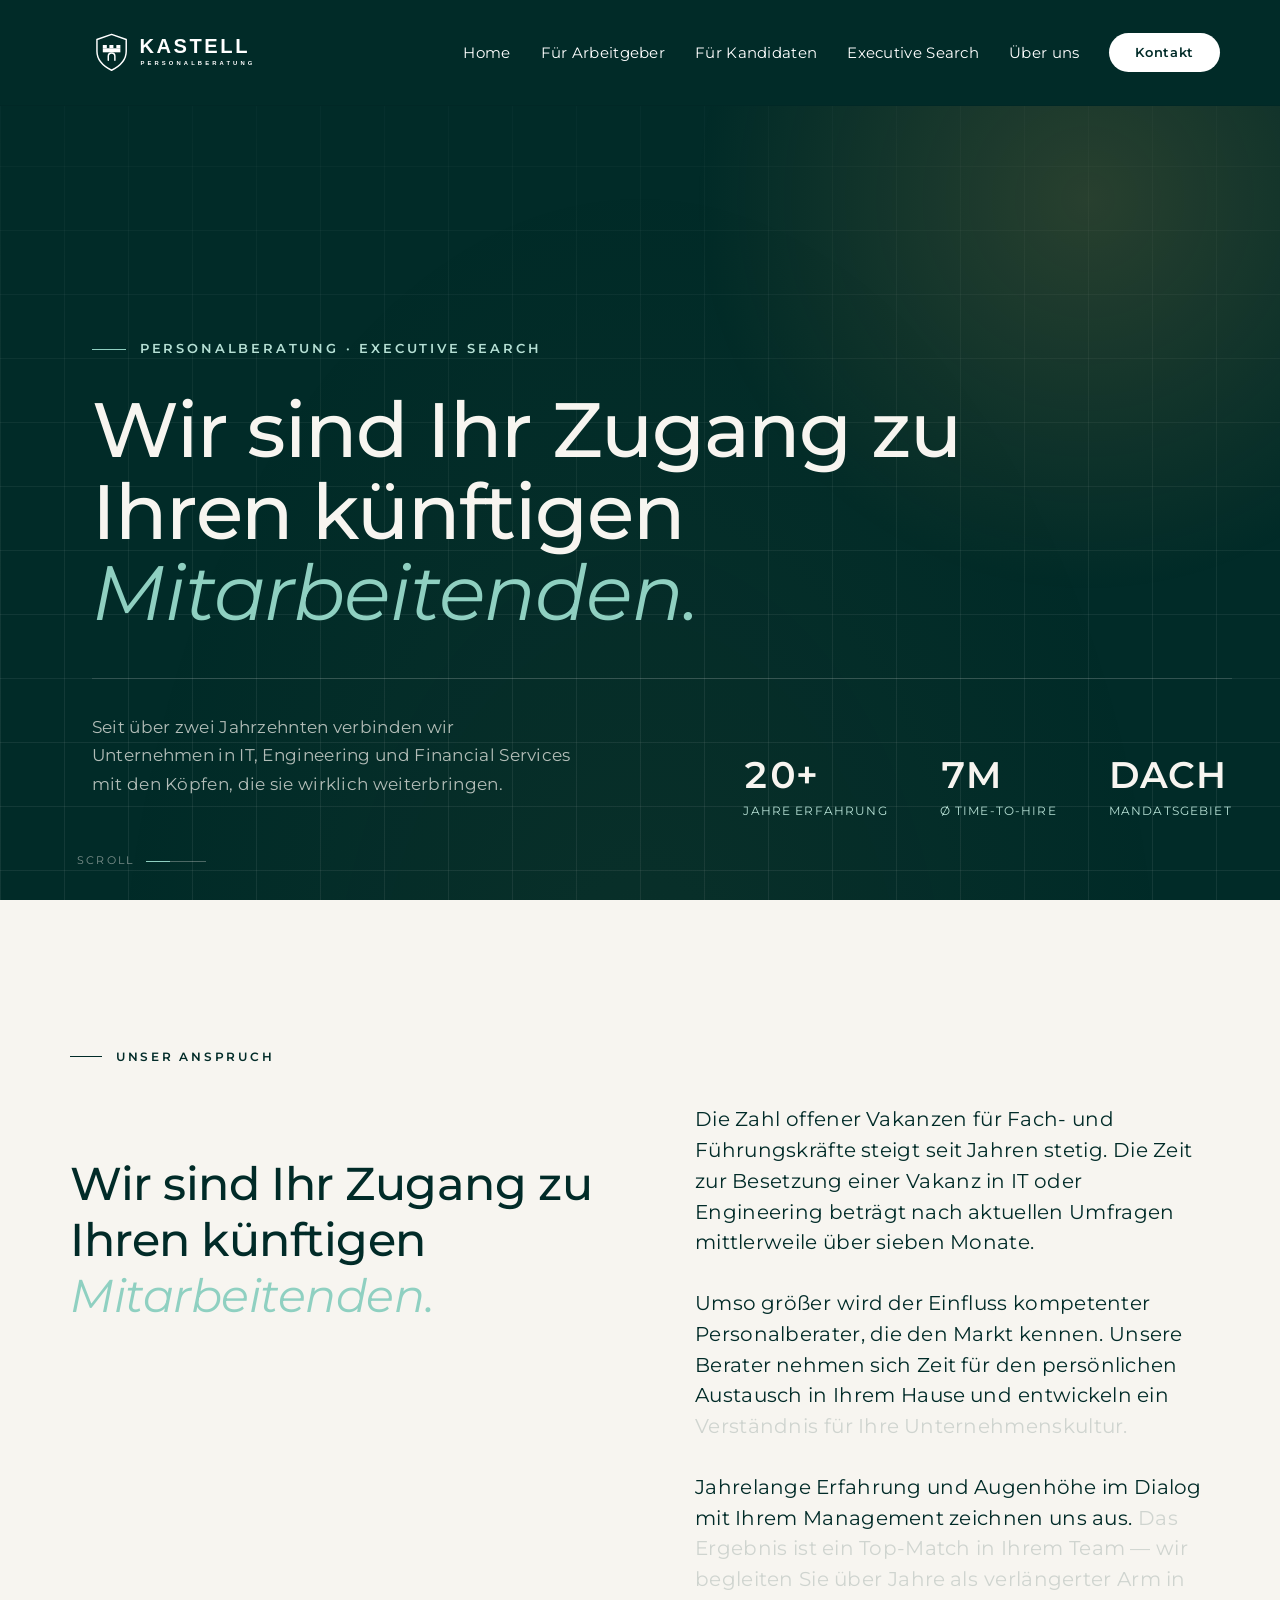
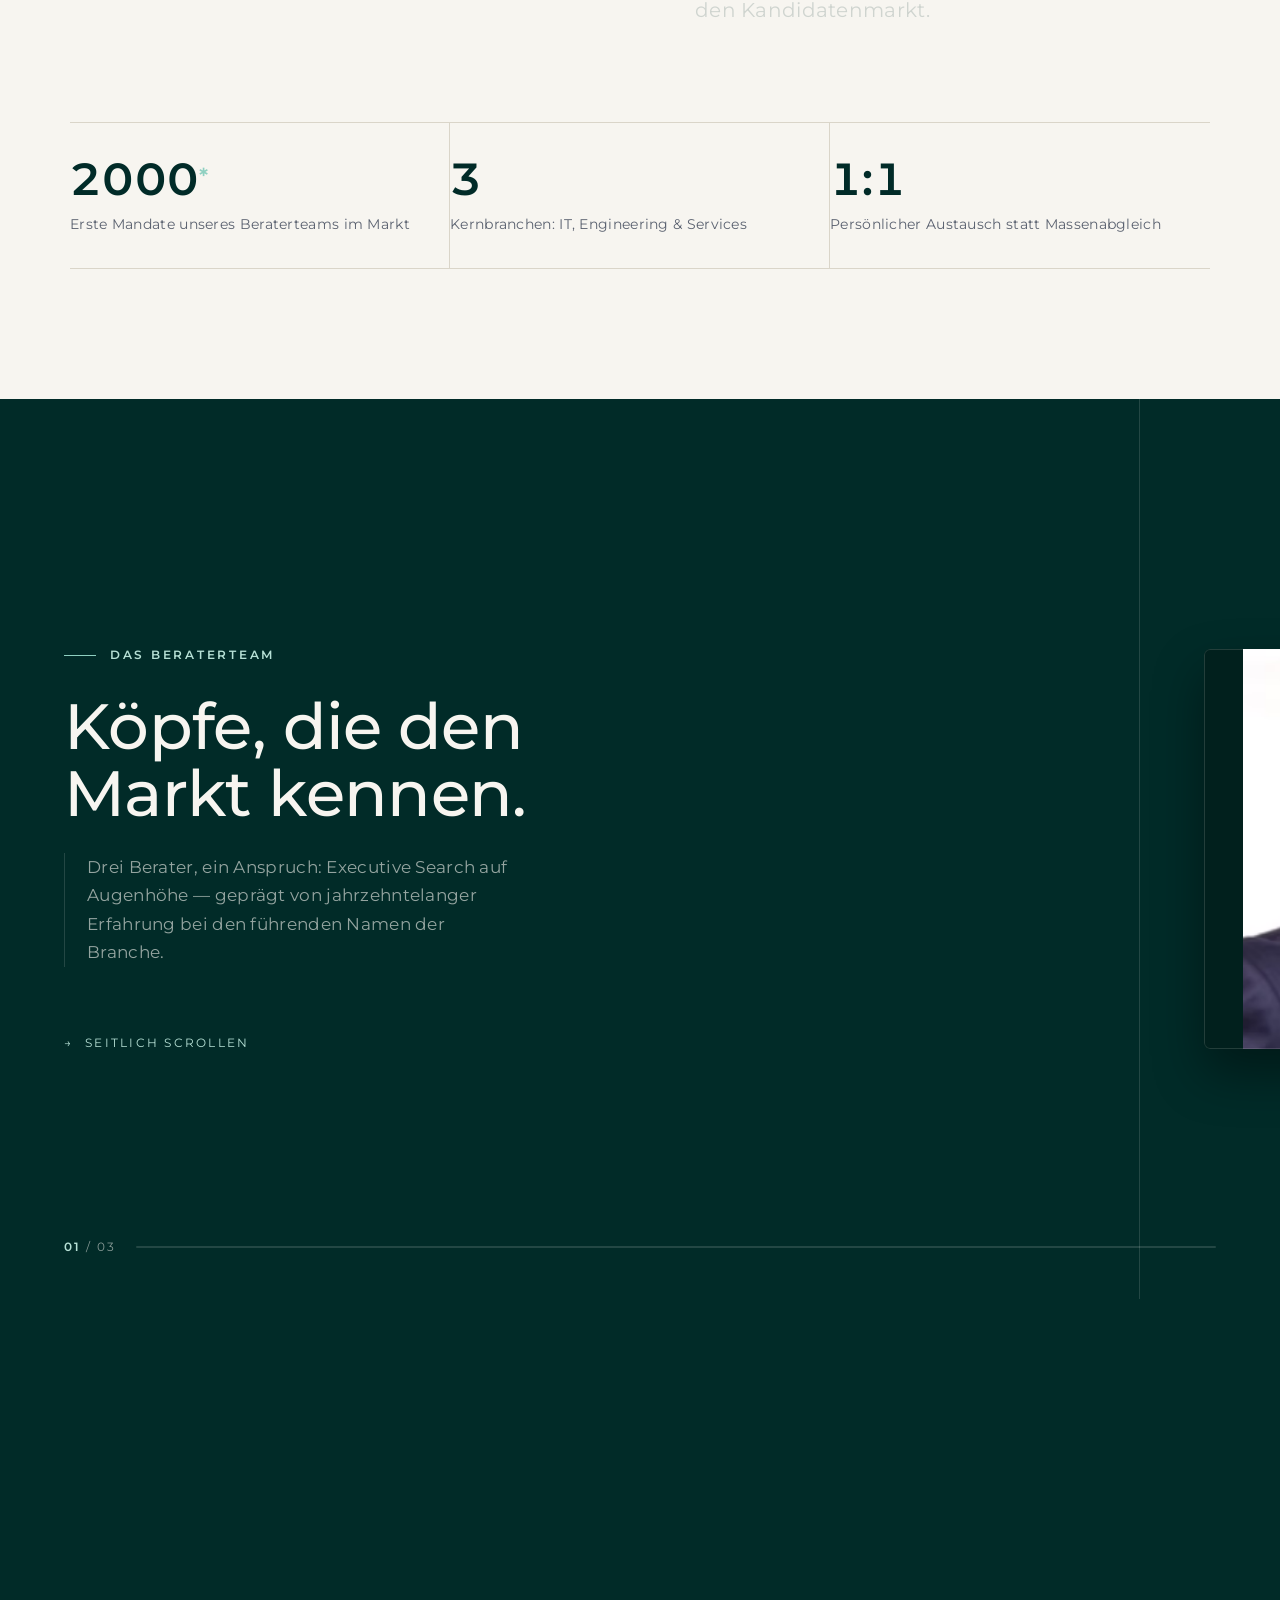
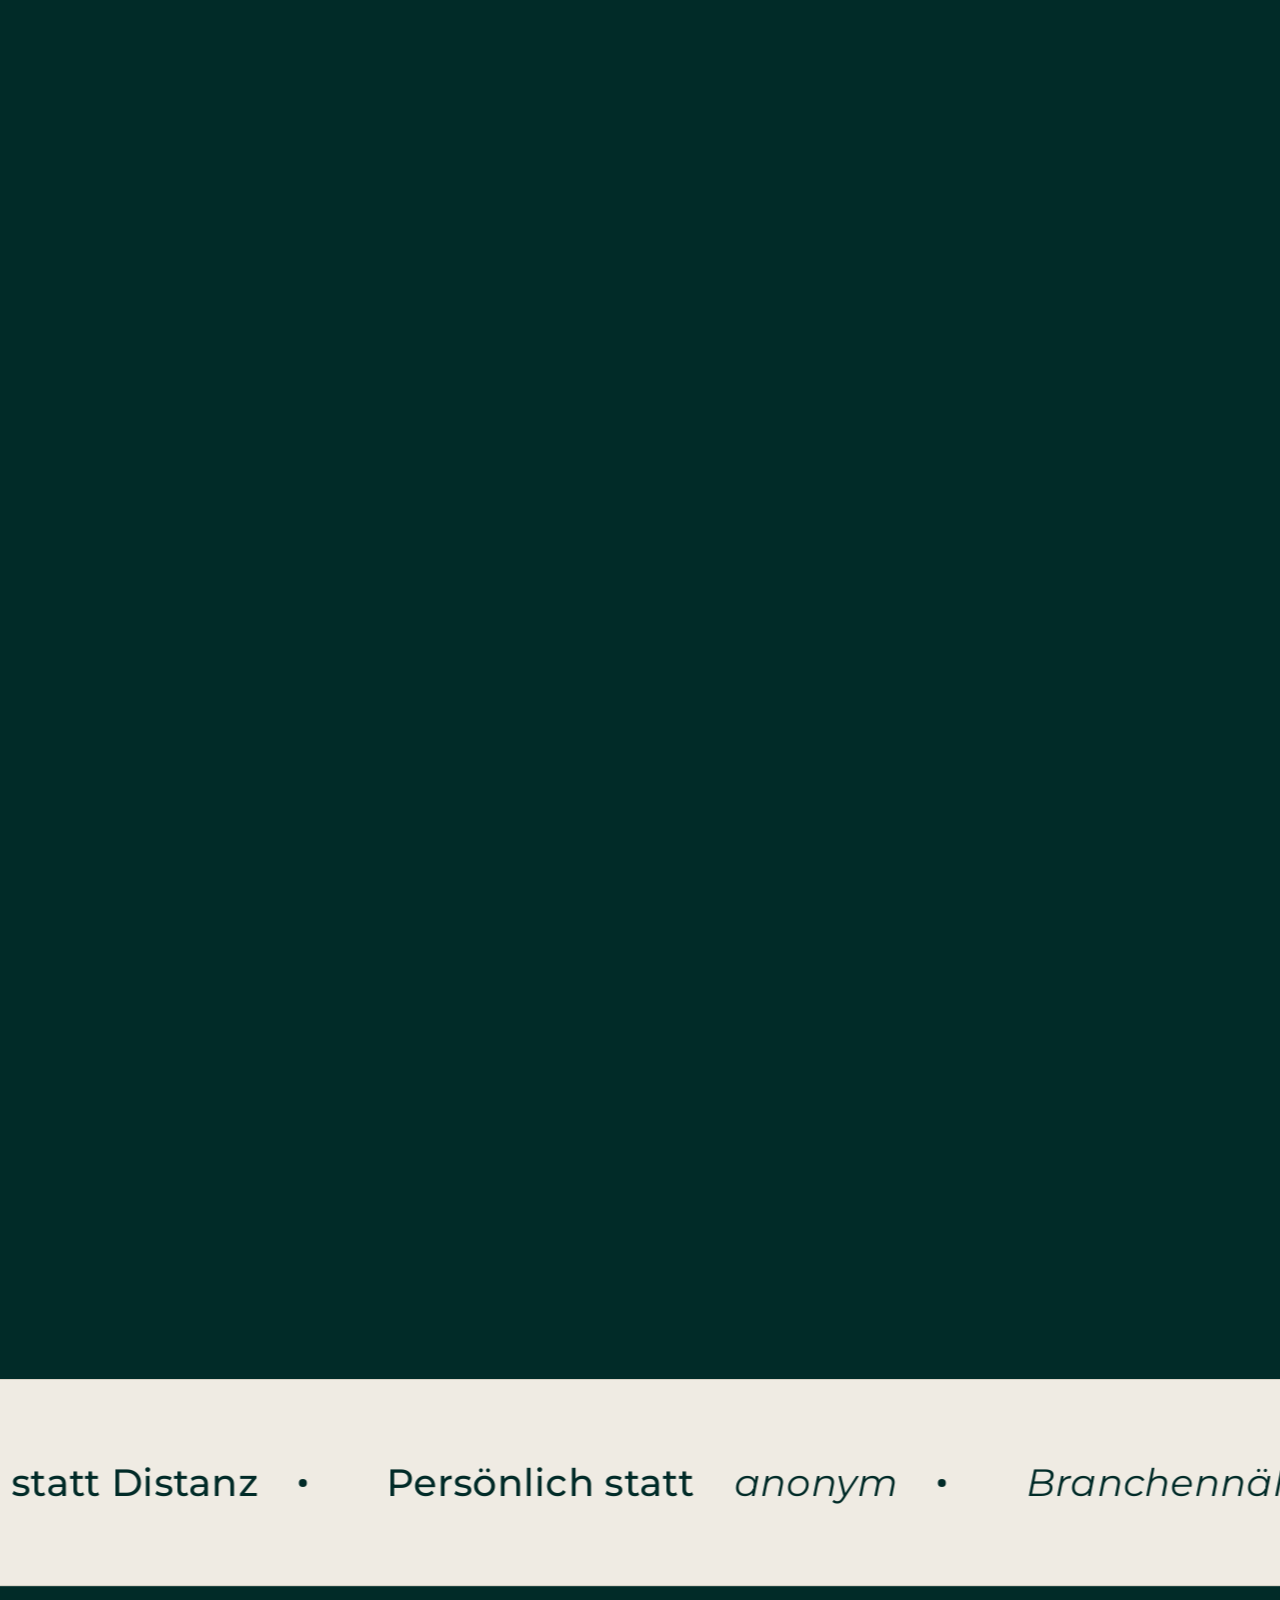
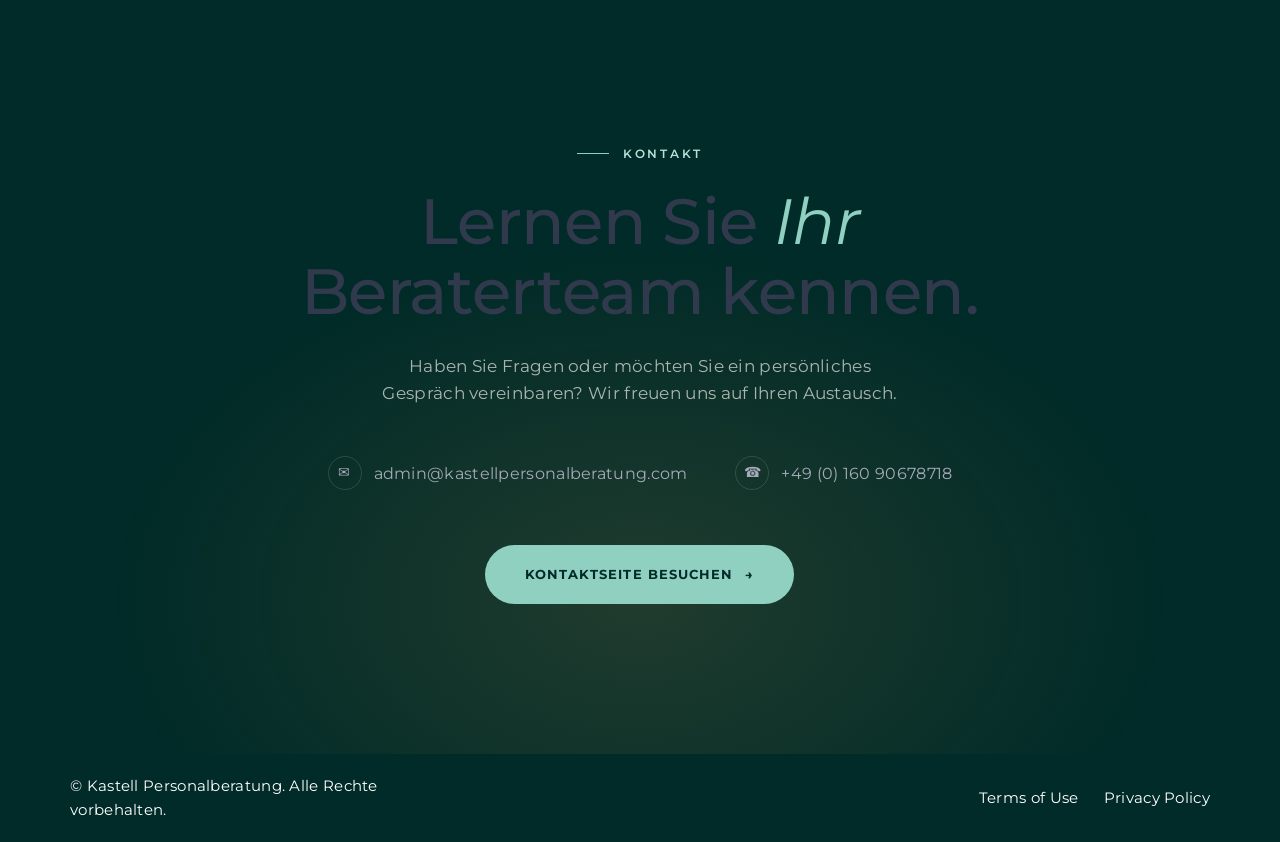
==== commit 18f98a2d: "Design system updated" ====
--- a/site/about-us.html
+++ b/site/about-us.html
@@ -518,11 +518,11 @@
 
 .ld_header_menu_6a3e2404238e6.main-nav > li > a { font-size: 15px; letter-spacing: 0.1em; color: rgba(0, 0, 0, 0.75); text-transform: uppercase; font-family: Nunito !important; font-weight: 700 !important; font-style: normal !important; }
 
-.ld_header_menu_6a3e2404238e6.main-nav > li > a .link-ext { background: rgb(244, 124, 6); }
-
-.ld_header_menu_6a3e2404238e6.main-nav > li > a:hover { color: rgb(244, 124, 6); }</style><style rel="stylesheet" type="text/css">@charset "utf-8";
-
-.ld_section_title_6a3e240453dae h6 { font-size: 14px; font-weight: 700; letter-spacing: 0.1em; color: rgb(244, 124, 6); margin-bottom: 25px !important; }
+.ld_header_menu_6a3e2404238e6.main-nav > li > a .link-ext { background: rgb(1, 43, 40); }
+
+.ld_header_menu_6a3e2404238e6.main-nav > li > a:hover { color: rgb(1, 43, 40); }</style><style rel="stylesheet" type="text/css">@charset "utf-8";
+
+.ld_section_title_6a3e240453dae h6 { font-size: 14px; font-weight: 700; letter-spacing: 0.1em; color: rgb(1, 43, 40); margin-bottom: 25px !important; }
 
 .ld_section_title_6a3e240453dae h2 { font-size: 16px; line-height: 26px; color: rgb(255, 255, 255); }</style><style rel="stylesheet" type="text/css">@charset "utf-8";
 
@@ -571,7 +571,7 @@
 	<meta name="mobile-web-app-capable" content="yes">
 <meta name="apple-mobile-web-app-capable" content="yes">
 <meta name="apple-mobile-web-app-title" content="Kastell Personalberatung - Personalberatung für IT, Engineering & Financial Services">
-<link rel="pingback" href="https://black-grey.com/xmlrpc.php">
+<link rel="pingback" href="https://www.kastellpersonalberatung.com/xmlrpc.php">
 <title>Über uns – Kastell Personalberatung</title>
 			<script type="text/javascript">
 			var WebFontConfig = WebFontConfig || {};
@@ -588,10 +588,10 @@
 			</script>
 			<meta name="robots" content="max-image-preview:large">
 <link rel="dns-prefetch" href="https://use.fontawesome.com/">
-<link rel="alternate" type="application/rss+xml" title="Kastell Personalberatung » Feed" href="https://black-grey.com/feed/">
-<link rel="alternate" type="application/rss+xml" title="Kastell Personalberatung » Comments Feed" href="https://black-grey.com/comments/feed/">
-<link rel="alternate" title="oEmbed (JSON)" type="application/json+oembed" href="https://black-grey.com/wp-json/oembed/1.0/embed?url=https%3A%2F%2Fblack-grey.com%2Fexecutive-search%2F">
-<link rel="alternate" title="oEmbed (XML)" type="text/xml+oembed" href="https://black-grey.com/wp-json/oembed/1.0/embed?url=https%3A%2F%2Fblack-grey.com%2Fexecutive-search%2F&amp;format=xml">
+<link rel="alternate" type="application/rss+xml" title="Kastell Personalberatung » Feed" href="https://www.kastellpersonalberatung.com/feed/">
+<link rel="alternate" type="application/rss+xml" title="Kastell Personalberatung » Comments Feed" href="https://www.kastellpersonalberatung.com/comments/feed/">
+<link rel="alternate" title="oEmbed (JSON)" type="application/json+oembed" href="https://www.kastellpersonalberatung.com/wp-json/oembed/1.0/embed?url=https%3A%2F%2Fwww.kastellpersonalberatung.com%2Fexecutive-search%2F">
+<link rel="alternate" title="oEmbed (XML)" type="text/xml+oembed" href="https://www.kastellpersonalberatung.com/wp-json/oembed/1.0/embed?url=https%3A%2F%2Fwww.kastellpersonalberatung.com%2Fexecutive-search%2F&amp;format=xml">
 		<!-- This site uses the Google Analytics by MonsterInsights plugin v10.2.2 - Using Analytics tracking - https://www.monsterinsights.com/ -->
 		<!-- Note: MonsterInsights is not currently configured on this site. The site owner needs to authenticate with Google Analytics in the MonsterInsights settings panel. -->
 					<!-- No tracking code set -->
@@ -629,28 +629,28 @@
 function testCSSVariables(){var e="rgb(255, 198, 0)",o=document.createElement("span");o.style.setProperty("--color",e),o.style.setProperty("background","var(--color)"),document.body.appendChild(o);var r=getComputedStyle(o).backgroundColor===e;return document.body.removeChild(o),r};
 //# sourceURL=color-variable-js-after
 </script>
-<link rel="https://api.w.org/" href="https://black-grey.com/wp-json/"><link rel="alternate" title="JSON" type="application/json" href="https://black-grey.com/wp-json/wp/v2/pages/6109"><link rel="EditURI" type="application/rsd+xml" title="RSD" href="https://black-grey.com/xmlrpc.php?rsd">
+<link rel="https://api.w.org/" href="https://www.kastellpersonalberatung.com/wp-json/"><link rel="alternate" title="JSON" type="application/json" href="https://www.kastellpersonalberatung.com/wp-json/wp/v2/pages/6109"><link rel="EditURI" type="application/rsd+xml" title="RSD" href="https://www.kastellpersonalberatung.com/xmlrpc.php?rsd">
 <meta name="generator" content="WordPress 7.0">
 <link rel="canonical" href="executive-search.html">
-<link rel="shortlink" href="https://black-grey.com/?p=6109">
+<link rel="shortlink" href="https://www.kastellpersonalberatung.com/?p=6109">
 <meta name="generator" content="Redux 4.5.13">
-	<link rel="shortcut icon" href="https://black-grey.com/wp-content/themes/ave/favicon.png">
+	<link rel="shortcut icon" href="favicon.svg">
 	<script type="text/javascript">
 				window.liquidParams = {mobileNavBreakpoint:1199
 				}	
 			  </script><meta name="generator" content="Powered by WPBakery Page Builder - drag and drop page builder for WordPress.">
 <meta name="generator" content="Powered by Slider Revolution 6.1.1 - responsive, Mobile-Friendly Slider Plugin for WordPress with comfortable drag and drop interface.">
-<link rel="icon" href="wp-content/uploads/2020/04/cropped-0-32x32.png" sizes="32x32">
-<link rel="icon" href="wp-content/uploads/2020/04/cropped-0-192x192.png" sizes="192x192">
-<link rel="apple-touch-icon" href="wp-content/uploads/2020/04/cropped-0-180x180.png">
-<meta name="msapplication-TileImage" content="wp-content/uploads/2020/04/cropped-0-270x270.png">
+<link rel="icon" type="image/svg+xml" href="favicon.svg">
+<link rel="icon" href="favicon.svg" sizes="192x192">
+<link rel="apple-touch-icon" href="favicon.svg">
+<meta name="msapplication-TileImage" content="favicon.svg">
 <script type="text/javascript">function setREVStartSize(a){try{var b,c=document.getElementById(a.c).parentNode.offsetWidth;if(c=0===c||isNaN(c)?window.innerWidth:c,a.tabw=void 0===a.tabw?0:parseInt(a.tabw),a.thumbw=void 0===a.thumbw?0:parseInt(a.thumbw),a.tabh=void 0===a.tabh?0:parseInt(a.tabh),a.thumbh=void 0===a.thumbh?0:parseInt(a.thumbh),a.tabhide=void 0===a.tabhide?0:parseInt(a.tabhide),a.thumbhide=void 0===a.thumbhide?0:parseInt(a.thumbhide),a.mh=void 0===a.mh||""==a.mh?0:a.mh,"fullscreen"===a.layout||"fullscreen"===a.l)b=Math.max(a.mh,window.innerHeight);else{for(var d in a.gw=Array.isArray(a.gw)?a.gw:[a.gw],a.rl)(void 0===a.gw[d]||0===a.gw[d])&&(a.gw[d]=a.gw[d-1]);for(var d in a.gh=void 0===a.el||""===a.el||Array.isArray(a.el)&&0==a.el.length?a.gh:a.el,a.gh=Array.isArray(a.gh)?a.gh:[a.gh],a.rl)(void 0===a.gh[d]||0===a.gh[d])&&(a.gh[d]=a.gh[d-1]);var e,f=Array(a.rl.length),g=0;for(var d in a.tabw=a.tabhide>=c?0:a.tabw,a.thumbw=a.thumbhide>=c?0:a.thumbw,a.tabh=a.tabhide>=c?0:a.tabh,a.thumbh=a.thumbhide>=c?0:a.thumbh,a.rl)f[d]=a.rl[d]<window.innerWidth?0:a.rl[d];for(var d in e=f[0],f)e>f[d]&&0<f[d]&&(e=f[d],g=d);var h=c>a.gw[g]+a.tabw+a.thumbw?1:(c-(a.tabw+a.thumbw))/a.gw[g];b=a.gh[g]*h+(a.tabh+a.thumbh)}void 0===window.rs_init_css&&(window.rs_init_css=document.head.appendChild(document.createElement("style"))),document.getElementById(a.c).height=b,window.rs_init_css.innerHTML+="#"+a.c+"_wrapper { height: "+b+"px }"}catch(a){console.log("Failure at Presize of Slider:"+a)}};</script>
 <noscript><style> .wpb_animate_when_almost_visible { opacity: 1; }</style></noscript>
 <link rel="stylesheet" id="vc_google_fonts_nunito300regular700-css" href="https://fonts.googleapis.com/css?family=Nunito:300,regular,700&amp;ver=7.0" media="all">
 
 <link rel="preconnect" href="https://fonts.googleapis.com">
 <link rel="preconnect" href="https://fonts.gstatic.com" crossorigin>
-<link href="https://fonts.googleapis.com/css2?family=Fraunces:ital,opsz,wght@0,9..144,300;0,9..144,400;0,9..144,500;0,9..144,600;0,9..144,700;1,9..144,400;1,9..144,500&family=Inter:wght@300;400;500;600;700&display=swap" rel="stylesheet">
+<link href="https://fonts.googleapis.com/css2?family=Montserrat:ital,wght@0,300;0,400;0,500;0,600;0,700;0,800;1,400;1,500;1,600;1,700&display=swap" rel="stylesheet">
 <link rel="stylesheet" href="local-fixes.css">
 </head>
 
@@ -914,7 +914,7 @@
 <script id="contact-form-7-js-before">
 var wpcf7 = {
     "api": {
-        "root": "https:\/\/black-grey.com\/wp-json\/",
+        "root": "https:\/\/www.kastellpersonalberatung.com\/wp-json\/",
         "namespace": "contact-form-7\/v1"
     }
 };
@@ -938,7 +938,7 @@
 </script>
 <script id="liquid-theme-js" src="wp-content/themes/ave/assets/js/theme.min.js"></script>
 <script id="wpsr_main_js-js-extra">
-var wp_socializer = {"ajax_url":"https://black-grey.com/wp-admin/admin-ajax.php"};
+var wp_socializer = {"ajax_url":"https://www.kastellpersonalberatung.com/wp-admin/admin-ajax.php"};
 //# sourceURL=wpsr_main_js-js-extra
 </script>
 <script id="wpsr_main_js-js" src="wp-content/plugins/wp-socializer/public/js/wp-socializer.min.js"></script>
--- a/site/wp-content/themes/ave-child/style.css
+++ b/site/wp-content/themes/ave-child/style.css
@@ -18,18 +18,18 @@
 .main-footer{padding-top:0px!important; padding-bottom:0px!important;}
 .servicebg1 .fancy-title{ margin-bottom:0px!important;}
 .servicebg2 .iconbox h3{letter-spacing:0.2px!important;}
-.servicebg2 .iconbox .btn.iconbox .btn{border-color:#000!important;}
+.servicebg2 .iconbox .btn.iconbox .btn{border-color:#012b28!important;}
 .bgnewsl input{font-size:17px!important;}
-.main-nav > li.is-active > a{color:#f47c06!important;}
+.main-nav > li.is-active > a{color:#012b28!important;}
 .servicebg2 .iconbox-filled.iconbox-inline{padding: 25px 5%!important;}
 .applybtn3 span {padding: 12px 14px!important;}
 .applybtn3{border-width:8px!important;}
 .main-header{background:#fff;}
 .b67{background:#fff!important; border-color:#fff!important;}
-.b67:hover{background:#f47c06!important; border-color:#f47c06!important}
+.b67:hover{background:#012b28!important; border-color:#012b28!important}
 .b67 span.btn-txt{text-transform:uppercase; font-weight:700;}
 body {overflow: hidden !important; height: auto !important;}
-.wpb_single_image .vc_figure-caption{font-size:18px; font-weight:600; color:#f47c06!important; font-style:normal;}
+.wpb_single_image .vc_figure-caption{font-size:18px; font-weight:600; color:#012b28!important; font-style:normal;}
 
 .applybtn3 {
   position:relative;
@@ -57,11 +57,11 @@
     box-shadow: 0 0 0 8rem rgba(255,255,255, 0);
   }
 }
-.tblbtn .btn:hover{background:#f47c06!important;}
-.tblbtn2 .btn:hover{background:#000!important;}
+.tblbtn .btn:hover{background:#012b28!important;}
+.tblbtn2 .btn:hover{background:#012b28!important;}
 .tblbtn .pricing-table-header h5{background:#fff!important;}
 .tblbtn2 .pricing-table-header h5{background:#fff!important;}
-.socializer .sr-linkedin a, .socializer .sr-linkedin a:visited, .socializer .sr-facebook a, .socializer .sr-facebook a:visited, .socializer .sr-instagram a, .socializer .sr-instagram a:visited, .socializer .sr-twitter a, .socializer .sr-twitter a:visited{border:solid 1px #000!important; background:transparent!important;}
+.socializer .sr-linkedin a, .socializer .sr-linkedin a:visited, .socializer .sr-facebook a, .socializer .sr-facebook a:visited, .socializer .sr-instagram a, .socializer .sr-instagram a:visited, .socializer .sr-twitter a, .socializer .sr-twitter a:visited{border:solid 1px #012b28!important; background:transparent!important;}
 .tblbtn .pricing-table-header h5, .tblbtn2 .pricing-table-header h5{font-weight:600}
 .pricing-table ul{margin-bottom:28px;}
 
@@ -72,7 +72,7 @@
 
 @media screen and (max-width: 1199px){[data-mobile-nav-trigger-alignment=right] .navbar-header .navbar-toggle {display:flex!important;
 }}
-#cvtitle{color: #f47c06; clear: both; margin: 0px auto 25px auto; display:inline-block;}
+#cvtitle{color: #012b28; clear: both; margin: 0px auto 25px auto; display:inline-block;}
 @media screen and (max-width: 900px){#cvtitlemain .ld-fh-txt {
     font-size:23px;
 }}
@@ -88,7 +88,7 @@
 .contactbtn4 a{border-width: 1px;  font-size: 13px;
     font-weight: 600 !important;
     letter-spacing: 0.05em !important;}
-.contactbtn4 a span.link-txt{background:#f47c06; padding: 0.7em 2em;border-radius:50em;}
+.contactbtn4 a span.link-txt{background:#012b28; padding: 0.7em 2em;border-radius:50em;}
 .contactbtn4 a span.txt{color:#fff}
 .contactbtn4 a:hover span.link-ext, .contactbtn4 a span.link-ext{display:none!important;}
 
@@ -96,11 +96,11 @@
           transform: translateY(-1px);
   box-shadow: 0px 1px 1px rgba(0, 0, 0, 0.05), 0px 2px 2px rgba(0, 0, 0, 0.05), 0px 4px 4px rgba(0, 0, 0, 0.05), 0px 8px 8px rgba(0, 0, 0, 0.05), 0px 16px 16px rgba(0, 0, 0, 0.05);}
 .contactbtn4 a span.submenu-expander{}
-.menusm4 span.txt{color:#f47c06; font-size: 12px !important;
+.menusm4 span.txt{color:#012b28; font-size: 12px !important;
     font-weight: 600 !important;
     letter-spacing: 0.05em !important; }
 
-.vc_custom_1580964818821{background-image: url("https://black-grey.com/wp-content/uploads/2020/02/3a-3.jpg?id=6646");
+.vc_custom_1580964818821{background-image: url("../../uploads/2020/02/3a-3.jpg");
  background-color: #fafafc;}
 @media screen and (max-width:600px){
 .vc_custom_1580964818821{background-image:none!important; background-color: #fafafc;}
@@ -108,5 +108,5 @@
 	.tttlmob2 h3, .ttlmob6 h2, .ld_fancy_heading_5e3bc1936011d h3 span.ld-fh-txt, .ld_fancy_heading_5e3bc193605cd h3 span, .ttlmob7 h2 span.ld-fh-txt{font-size:23px!important;}
 	.vc_custom_1575231144256 h2{font-size:18px!important; line-height:26px!important;}
 	.ttlmb9 .st-desc{font-size:14px;}
-	body.home{background:#111111!important;}
+	body.home{background:#012b28!important;}
 }	
--- a/site/wp-content/uploads/liquid-styles/liquid-css-6109.css
+++ b/site/wp-content/uploads/liquid-styles/liquid-css-6109.css
@@ -2,4 +2,4 @@
 @font-face {
 font-family:"Glacial Indifference";
 src:url(#), url(#);}
-:root{--color-primary:#f47c06;--color-gradient-start:#f4891d;--color-gradient-stop:#f47c06;}.woocommerce ul.products, .woocommerce-page ul.products{margin-left:-15px;margin-right:-15px;}.woocommerce ul.products li.product, .woocommerce-page ul.products li.product{padding-left:15px;padding-right:15px;}.lqd-preloader-wrap{background:rgb(255, 255, 255);}body{font-family:'Nunito';font-weight:400;line-height:1.6;letter-spacing:0.02em;font-size:15px;color:#808291;}body.single-post .blog-single-title{}body.single-post .content{font-family:'';}.h1,h1{font-family:'Nunito';font-weight:400;line-height:1.111em;font-size:55px;color:#181b31;}.h2,h2{font-family:'Nunito';font-weight:400;line-height:1.25em;font-size:36px;color:#31394d;}.h3,h3{font-family:'Nunito';font-weight:400;line-height:1.25em;font-size:30px;color:#181b31;}.h4,h4{font-family:'Nunito';font-weight:400;line-height:1.5em;font-size:22px;color:#181b31;}.h5,h5{font-family:'Nunito';font-weight:400;line-height:1.5em;font-size:19px;color:#181b31;}.h6,h6{font-family:'Nunito';font-weight:400;line-height:1.5;font-size:17px;color:#181b31;}.titlebar-inner h1{}.titlebar-inner p{}.titlebar-inner{padding-top:95px;padding-bottom:95px;}.titlebar{background-image:url("../../../_ext/virtusthree.liquid-themes.com/wp-content/uploads/2018/09/call-to-action-min.jpg");background-size:cover;}.titlebar .titlebar-scroll-link{color:rgb(255, 255, 255);}@media ( min-width: 1200px ){.main-header .is-stuck{background:rgba(255, 255, 255, 0.94) !important;}.mainbar-wrap.is-stuck .social-icon:not(.branded):not(.branded-text) a, .mainbar-wrap.is-stuck .header-module .ld-module-trigger, .mainbar-wrap.is-stuck .main-nav > li > a, .mainbar-wrap.is-stuck .ld-module-search-visible-form .ld-search-form input, .mainbar-wrap.is-stuck .header-module .lqd-custom-menu > li > a{color:rgb(27, 27, 27) !important;}.mainbar-wrap.is-stuck .mainbar-wrap.is-stuck .header-module .nav-trigger .bar{background-color:rgb(27, 27, 27) !important;}.mainbar-wrap.is-stuck .header-module .ld-module-trigger-icon, .mainbar-wrap.is-stuck .header-module .ld-module-trigger-txt{color:inherit !important;}.mainbar-wrap.is-stuck .ld-module-search-visible-form .ld-search-form input{border-color:rgb(27, 27, 27) !important;}.mainbar-wrap.is-stuck .social-icon:not(.branded):not(.branded-text) a:hover, .mainbar-wrap.is-stuck .main-nav > li > a:hover, .mainbar-wrap.is-stuck .header-module .lqd-custom-menu > li > a:hover{color:rgb(244, 124, 6) !important;}}+:root{--color-primary:#012b28;--color-gradient-start:#f4891d;--color-gradient-stop:#012b28;}.woocommerce ul.products, .woocommerce-page ul.products{margin-left:-15px;margin-right:-15px;}.woocommerce ul.products li.product, .woocommerce-page ul.products li.product{padding-left:15px;padding-right:15px;}.lqd-preloader-wrap{background:rgb(255, 255, 255);}body{font-family:'Nunito';font-weight:400;line-height:1.6;letter-spacing:0.02em;font-size:15px;color:#808291;}body.single-post .blog-single-title{}body.single-post .content{font-family:'';}.h1,h1{font-family:'Nunito';font-weight:400;line-height:1.111em;font-size:55px;color:#181b31;}.h2,h2{font-family:'Nunito';font-weight:400;line-height:1.25em;font-size:36px;color:#31394d;}.h3,h3{font-family:'Nunito';font-weight:400;line-height:1.25em;font-size:30px;color:#181b31;}.h4,h4{font-family:'Nunito';font-weight:400;line-height:1.5em;font-size:22px;color:#181b31;}.h5,h5{font-family:'Nunito';font-weight:400;line-height:1.5em;font-size:19px;color:#181b31;}.h6,h6{font-family:'Nunito';font-weight:400;line-height:1.5;font-size:17px;color:#181b31;}.titlebar-inner h1{}.titlebar-inner p{}.titlebar-inner{padding-top:95px;padding-bottom:95px;}.titlebar{background-image:url("../../../_ext/virtusthree.liquid-themes.com/wp-content/uploads/2018/09/call-to-action-min.jpg");background-size:cover;}.titlebar .titlebar-scroll-link{color:rgb(255, 255, 255);}@media ( min-width: 1200px ){.main-header .is-stuck{background:rgba(255, 255, 255, 0.94) !important;}.mainbar-wrap.is-stuck .social-icon:not(.branded):not(.branded-text) a, .mainbar-wrap.is-stuck .header-module .ld-module-trigger, .mainbar-wrap.is-stuck .main-nav > li > a, .mainbar-wrap.is-stuck .ld-module-search-visible-form .ld-search-form input, .mainbar-wrap.is-stuck .header-module .lqd-custom-menu > li > a{color:rgb(27, 27, 27) !important;}.mainbar-wrap.is-stuck .mainbar-wrap.is-stuck .header-module .nav-trigger .bar{background-color:rgb(27, 27, 27) !important;}.mainbar-wrap.is-stuck .header-module .ld-module-trigger-icon, .mainbar-wrap.is-stuck .header-module .ld-module-trigger-txt{color:inherit !important;}.mainbar-wrap.is-stuck .ld-module-search-visible-form .ld-search-form input{border-color:rgb(27, 27, 27) !important;}.mainbar-wrap.is-stuck .social-icon:not(.branded):not(.branded-text) a:hover, .mainbar-wrap.is-stuck .main-nav > li > a:hover, .mainbar-wrap.is-stuck .header-module .lqd-custom-menu > li > a:hover{color:rgb(1, 43, 40) !important;}}
--- a/site/local-fixes.css
+++ b/site/local-fixes.css
@@ -1,17 +1,193 @@
+@import url('https://fonts.googleapis.com/css2?family=Montserrat:ital,wght@0,300;0,400;0,500;0,600;0,700;0,800;1,400;1,500;1,600;1,700&display=swap');
+
+/* ============================================================
+   PROJEKTE — careers board (dark hero + search + filters + job cards + modal)
+   Kastell-branded reproduction of the previous Black & Grey careers board.
+   ============================================================ */
+#kp-jobs-root{ font-family:'Montserrat',sans-serif; }
+
+/* hero */
+.kp-hero{
+  position:relative;
+  background:
+    radial-gradient(1200px 520px at 50% -140px, rgba(1, 43, 40,.16), transparent 60%),
+    radial-gradient(900px 500px at 82% 0, rgba(60,150,130,.20), transparent 55%),
+    linear-gradient(180deg,#012b28 0%,#01201d 55%,#001a17 100%);
+  color:#fff; text-align:center;
+  padding:120px 24px 96px;
+  overflow:hidden;
+}
+.kp-hero::after{
+  content:""; position:absolute; inset:0; pointer-events:none;
+  background-image:radial-gradient(rgba(255,255,255,.10) 1px, transparent 1.4px);
+  background-size:26px 26px;
+  -webkit-mask-image:radial-gradient(900px 360px at 50% 0, #000 0, transparent 70%);
+          mask-image:radial-gradient(900px 360px at 50% 0, #000 0, transparent 70%);
+  opacity:.7;
+}
+.kp-hero__inner{ position:relative; z-index:1; max-width:860px; margin:0 auto; }
+.kp-hero__eyebrow{
+  color:#8fd0c1; font-weight:700; letter-spacing:.18em; text-transform:uppercase;
+  font-size:13px; margin:0 0 18px;
+}
+.kp-hero__title{
+  font-weight:700; line-height:1.08; margin:0 0 20px;
+  font-size:clamp(30px,5vw,58px); color:#fff;
+}
+.kp-hero__sub{
+  color:#b9bec9; font-size:clamp(15px,1.4vw,19px); line-height:1.6;
+  max-width:660px; margin:0 auto 34px;
+}
+.kp-hero__btn{
+  display:inline-block; text-decoration:none;
+  color:#fff; border:1px solid rgba(255,255,255,.55); border-radius:55px;
+  padding:14px 40px; font-weight:600; font-size:16px;
+  transition:background .25s ease, color .25s ease, border-color .25s ease;
+}
+.kp-hero__btn:hover{ background:#ffffff; border-color:#ffffff; color:#012b28; }
+
+/* board */
+.kp-board{ background:#f7f5f0; padding:64px 24px 90px; }
+.kp-board__inner{ max-width:1160px; margin:0 auto; }
+.kp-board__head{ margin:0 0 26px; }
+.kp-board__head h2{ color:#14171D; font-weight:700; font-size:clamp(26px,3vw,38px); margin:0 0 6px; }
+.kp-board__sub{ color:#012b28; font-weight:600; font-size:clamp(15px,1.4vw,19px); margin:0; }
+
+/* search bar */
+.kp-search{
+  display:flex; gap:14px; flex-wrap:wrap; align-items:flex-end;
+  background:#fff; border:1px solid #e7e2d8; border-radius:16px;
+  padding:18px; margin:0 0 30px;
+}
+.kp-search__field{ flex:1 1 220px; display:flex; flex-direction:column; gap:6px; }
+.kp-search__field label{ font-size:12px; font-weight:700; color:#6b6f78; text-transform:uppercase; letter-spacing:.08em; }
+.kp-search__field input{
+  border:1px solid #dcd7cc; border-radius:10px; padding:12px 14px;
+  font-size:15px; font-family:inherit; color:#14171D; background:#fdfcfa;
+}
+.kp-search__field input:focus{ outline:none; border-color:#012b28; }
+.kp-search__btn{
+  flex:0 0 auto; background:#012b28; color:#fff; border:0; cursor:pointer;
+  border-radius:10px; padding:13px 30px; font-weight:700; font-size:15px; font-family:inherit;
+  transition:background .2s ease;
+}
+.kp-search__btn:hover{ background:#001f1c; }
+
+/* layout: filters + list */
+.kp-layout{ display:grid; grid-template-columns:250px 1fr; gap:28px; align-items:start; }
+.kp-filters{
+  background:#fff; border:1px solid #e7e2d8; border-radius:16px; padding:22px 20px;
+  position:sticky; top:20px;
+}
+.kp-filters h3{ margin:0 0 16px; font-size:18px; color:#14171D; font-weight:700; }
+.kp-filter-group{ border-top:1px solid #efeae0; padding:14px 0 4px; }
+.kp-filter-group h4{ margin:0 0 10px; font-size:13px; letter-spacing:.06em; text-transform:uppercase; color:#6b6f78; }
+.kp-check{ display:flex; align-items:center; gap:9px; font-size:14px; color:#2b2f38; margin:0 0 9px; cursor:pointer; }
+.kp-check input{ accent-color:#012b28; width:16px; height:16px; }
+.kp-filters__reset{
+  margin-top:14px; width:100%; background:transparent; border:1px solid #dcd7cc;
+  color:#6b6f78; border-radius:10px; padding:10px; font-weight:600; cursor:pointer; font-family:inherit;
+  transition:border-color .2s, color .2s;
+}
+.kp-filters__reset:hover{ border-color:#012b28; color:#012b28; }
+
+.kp-count{ color:#6b6f78; font-weight:600; font-size:14px; margin:0 0 14px; }
+.kp-list{ display:grid; gap:14px; }
+.kp-card{
+  display:flex; align-items:center; justify-content:space-between; gap:18px;
+  background:#fff; border:1px solid #e7e2d8; border-radius:14px;
+  padding:22px 24px; cursor:pointer;
+  transition:transform .18s ease, box-shadow .18s ease, border-color .18s ease;
+}
+.kp-card:hover, .kp-card:focus{
+  transform:translateY(-2px); box-shadow:0 14px 34px rgba(20,23,29,.10);
+  border-color:#012b28; outline:none;
+}
+.kp-card__title{ margin:0 0 10px; font-size:clamp(16px,1.4vw,19px); font-weight:700; color:#14171D; line-height:1.35; }
+.kp-card__meta{ display:flex; flex-wrap:wrap; align-items:center; gap:10px 16px; margin:0 0 10px; color:#6b6f78; font-size:13.5px; }
+.kp-card__meta span{ display:inline-flex; align-items:center; gap:6px; }
+.kp-card__meta svg{ color:#012b28; }
+.kp-tag{ background:#f2ede3; color:#5c6068; border-radius:40px; padding:3px 12px; font-size:12px; font-weight:700; }
+.kp-tag--remote{ background:rgba(1, 43, 40,.12); color:#012b28; }
+.kp-card__snippet{ margin:0 0 12px; color:#4a4e57; font-size:14.5px; line-height:1.55; max-width:70ch; }
+.kp-card__foot{ display:flex; align-items:center; gap:18px; color:#8a8e97; font-size:13px; font-weight:600; }
+.kp-card__date{ display:inline-flex; align-items:center; gap:6px; }
+.kp-card__cta{
+  flex:0 0 auto; align-self:center; color:#012b28; font-weight:700; font-size:15px;
+  border:1px solid #012b28; border-radius:40px; padding:9px 20px; white-space:nowrap;
+  transition:background .2s ease, color .2s ease;
+}
+.kp-card:hover .kp-card__cta{ background:#012b28; color:#fff; }
+.kp-empty{ background:#fff; border:1px dashed #d8d2c6; border-radius:14px; padding:40px; text-align:center; color:#6b6f78; }
+
+/* detail modal */
+.kp-modal{ position:fixed; inset:0; z-index:9999; display:none; }
+.kp-modal.is-open{ display:block; }
+.kp-modal__backdrop{ position:absolute; inset:0; background:rgba(10,12,18,.6); backdrop-filter:blur(2px); }
+.kp-modal__panel{
+  position:absolute; top:50%; left:50%; transform:translate(-50%,-50%);
+  width:min(720px,92vw); max-height:88vh; background:#fff; border-radius:18px;
+  box-shadow:0 30px 80px rgba(0,0,0,.4); overflow:hidden;
+  display:flex; flex-direction:column;
+}
+.kp-modal__close{
+  position:absolute; top:14px; right:16px; z-index:2;
+  background:#f2ede3; border:0; width:38px; height:38px; border-radius:50%;
+  font-size:22px; line-height:1; color:#14171D; cursor:pointer;
+}
+.kp-modal__close:hover{ background:#e6dfd2; }
+.kp-modal__scroll{ overflow-y:auto; padding:40px 42px; }
+.kp-modal__eyebrow{ color:#012b28; font-weight:700; letter-spacing:.14em; text-transform:uppercase; font-size:12px; margin:0 0 10px; }
+.kp-modal__title{ margin:0 0 16px; font-size:clamp(20px,2.4vw,28px); color:#14171D; font-weight:700; line-height:1.3; padding-right:40px; }
+.kp-modal__meta{ display:flex; flex-wrap:wrap; gap:10px 16px; align-items:center; color:#6b6f78; font-size:14px; margin:0 0 24px; padding-bottom:22px; border-bottom:1px solid #efeae0; }
+.kp-modal__meta span{ display:inline-flex; align-items:center; gap:6px; }
+.kp-modal__meta svg{ color:#012b28; }
+.kp-modal__exp{ font-weight:600; }
+.kp-modal__body{ color:#33373f; font-size:15.5px; line-height:1.7; }
+.kp-modal__body h4{ color:#14171D; font-size:16px; font-weight:700; margin:22px 0 10px; }
+.kp-modal__body ul{ margin:0 0 6px; padding-left:20px; }
+.kp-modal__body li{ margin:0 0 7px; }
+.kp-modal__apply{ margin-top:28px; display:flex; flex-wrap:wrap; align-items:center; gap:16px; }
+.kp-apply-btn{
+  display:inline-block; background:#012b28; color:#fff; text-decoration:none;
+  border-radius:55px; padding:13px 34px; font-weight:700; font-size:15px;
+  transition:background .2s ease;
+}
+.kp-apply-btn:hover{ background:#001f1c; }
+.kp-apply-note{ color:#8a8e97; font-size:13px; }
+
+@media (max-width:860px){
+  .kp-layout{ grid-template-columns:1fr; }
+  .kp-filters{ position:static; }
+}
+@media (max-width:600px){
+  .kp-card{ flex-direction:column; align-items:flex-start; }
+  .kp-card__cta{ align-self:stretch; text-align:center; }
+  .kp-modal__scroll{ padding:32px 22px; }
+}
+
 /* Local static-mirror fixes: replacement fullscreen video hero for the homepage.
    The original Revolution Slider's reveal timeline does not fire reliably offline,
    so we render a clean hero that reproduces the original look and plays the video. */
 .bg-local-hero{
   position:relative;
-  width:100%;
+  /* full-bleed: break out of any padded/max-width container so the video is edge-to-edge */
+  width:100vw;
+  max-width:100vw;
+  margin-left:calc(50% - 50vw);
+  margin-right:calc(50% - 50vw);
   min-height:100vh;
   height:100vh;
   overflow:hidden;
-  background:#0c0c0c;
+  background:#012b28;
   display:flex;
   align-items:center;
   justify-content:center;
 }
+/* Neutralise the broken Revolution Slider height forcer. On inner pages it is
+   stuck at ~99985px and shows up as a giant blank gap below the hero. */
+rs-fw-forcer{ display:none !important; }
+
 .bg-local-hero__video{
   position:absolute;
   top:50%;left:50%;
@@ -23,7 +199,7 @@
 }
 .bg-local-hero__overlay{
   position:absolute;inset:0;
-  background:rgba(8,8,8,.35);
+  background:rgba(1, 43, 40,.45);
   z-index:1;
 }
 .bg-local-hero__content{
@@ -32,9 +208,26 @@
   text-align:center;
   max-width:900px;
   padding:0 24px;
+  /* hidden until the intro video finishes; not clickable while hidden */
+  opacity:0;
+  transform:translateY(24px);
+  pointer-events:none;
+  transition:opacity 1s ease, transform 1s ease;
+}
+.bg-local-hero.is-revealed .bg-local-hero__content{
+  opacity:1;
+  transform:translateY(0);
+  pointer-events:auto;
+}
+/* deepen the overlay slightly once the video stops, so the text reads clearly */
+.bg-local-hero__overlay{
+  transition:background .8s ease;
+}
+.bg-local-hero.is-revealed .bg-local-hero__overlay{
+  background:rgba(1, 43, 40,.6);
 }
 .bg-local-hero__tagline{
-  color:#f47c06;
+  color:#ffffff;
   font-family:"Nunito",sans-serif;
   font-weight:600;
   font-size:clamp(20px,2.4vw,34px);
@@ -76,26 +269,27 @@
 }
 .bg-local-hero__btn:hover{
   background:#fff;
-  color:#0c0c0c;
+  color:#012b28;
 }
 
 /* ============================================================
    ABOUT US — SCROLL-ANIMATED REDESIGN (Lenis + GSAP)
    ============================================================ */
 :root {
-  --about-ink:        #14171D;
-  --about-ink-2:      #1A1D24;
-  --about-ink-soft:   #232730;
+  --about-ink:        #012b28;   /* brand green (was near-black #14171D) */
+  --about-ink-2:      #01201d;
+  --about-ink-soft:   #043a35;
   --about-paper:      #F7F5F0;
   --about-paper-dim:  #EFEBE3;
-  --about-brass:      #C9954B;
-  --about-brass-soft: #E2C691;
+  --about-brass:      #8fd0c1;   /* light-green accent for dark sections (was gold #C9954B) */
+  --about-brass-soft: #b6e0d5;
   --about-slate:      #5B6270;
   --about-hairline:   #DAD5C9;
   --about-hairline-dark: rgba(247,245,240,0.14);
 
-  --about-serif: "Fraunces", Georgia, serif;
-  --about-sans:  "Inter", -apple-system, BlinkMacSystemFont, sans-serif;
+  /* unified global font — was Fraunces serif + Inter */
+  --about-serif: 'Montserrat', 'Helvetica Neue', Arial, sans-serif;
+  --about-sans:  'Montserrat', 'Helvetica Neue', Arial, sans-serif;
 
   --about-ease: cubic-bezier(0.16, 1, 0.3, 1);
   --about-ease-soft: cubic-bezier(0.4, 0, 0.2, 1);
@@ -442,3 +636,110 @@
   .about-scroll-cue-line::after, .about-hscroll-hint-arrow { animation: none; }
   .reveal { opacity: 1; transform: none; transition: none; }
 }
+
+/* ============================================================
+   GLOBAL BRAND THEME — uniform palette + typography
+   Primary: green #012b28 (white text) · Secondary: white (near-black text).
+   Removes the old orange/gold accent and pure-black surfaces site-wide.
+   Loaded last, so these win over the theme/child CSS.
+   ============================================================ */
+:root{
+  --kp-green:#012b28;      /* primary brand green (backgrounds + accent on white) */
+  --kp-green-d:#001f1c;    /* darker green for hovers */
+  --kp-accent:#8fd0c1;     /* light green accent for use ON dark green */
+  --kp-ink:#141719;        /* near-black body text on white */
+  --kp-white:#ffffff;
+}
+
+/* ---- 1. One global font: Montserrat ------------------------------------ */
+body, h1, h2, h3, h4, h5, h6, p, a, span, li, ul, ol, dl, dt, dd,
+blockquote, figure, figcaption, label, input, textarea, select, button,
+table, td, th, strong, em, small, sup, sub, cite, address,
+.btn, .btn-txt, .ld-fh-txt, .vc_btn3, .vc_btn3-container,
+.navbar-nav, .main-nav, .st-desc, .lqd-highlight-txt, .ld-fancy-heading{
+  font-family:'Montserrat','Helvetica Neue',Arial,sans-serif !important;
+}
+
+/* ---- 2. Header / navigation → green with white text -------------------- */
+.main-header,
+.main-header .mainbar,
+.main-header .mainbar-wrap,
+.main-header .navbar-header,
+.main-header.navbar-sticky-on,
+.main-header.is-stuck{ background:#012b28 !important; }
+@media screen and (max-width:1199px){
+  .main-header .navbar-header,
+  #main-header-collapse,
+  .main-header .navbar-collapse{ background-color:#012b28 !important; }
+}
+.main-nav > li > a,
+.navbar-nav > li > a,
+.main-header .navbar-nav a,
+.main-nav a{ color:#ffffff !important; }
+.main-nav > li.is-active > a,
+.main-nav > li > a:hover,
+.navbar-nav > li > a:hover{ color:#8fd0c1 !important; }
+/* nav "Kontakt" pill → white on green */
+.contactbtn4 a span.link-txt{ background:#ffffff !important; }
+.contactbtn4 a span.txt{ color:#012b28 !important; }
+.menusm4 span.txt{ color:#8fd0c1 !important; }
+
+/* ---- 3. Footer → green (its inner row is a hard-coded light grey band that
+          otherwise reads as an "empty white gap"; force green + white text) - */
+.main-footer, .site-footer, #footer, footer.main-footer,
+.main-footer section, .main-footer .vc_row-has-fill,
+.main-footer .vc_row-has-bg, .main-footer .vc_custom_1577732127639{
+  background-color:#012b28 !important; background-image:none !important; color:#ffffff !important;
+}
+.main-footer .liquid-row-overlay{ background:transparent !important; }
+.main-footer p, .main-footer span, .main-footer li,
+.main-footer a, .site-footer a, #footer a,
+.main-footer .lqd-custom-menu > li > a{ color:#ffffff !important; }
+.main-footer a:hover, .site-footer a:hover,
+.main-footer .lqd-custom-menu > li > a:hover{ color:#8fd0c1 !important; }
+
+/* Sticky-footer plumbing reserves a tall spacer (e.g. height:272px) that shows
+   up as a big empty gap above the footer — neutralise it and let it flow. */
+.lqd-sticky-footer-sentinel{ display:none !important; height:0 !important; }
+.lqd-sticky-footer-wrap .main-footer.footer-stuck,
+footer.footer-stuck{ position:static !important; }
+
+/* ---- 4. Remove leftover pure-black section surfaces → green ------------ */
+[style*="background: rgb(0, 0, 0)"],
+[style*="background-color: rgb(0, 0, 0)"],
+[style*="background:#000"],
+[style*="background: #000"]{ background-color:#012b28 !important; }
+body.home{ background:#012b28 !important; }
+
+/* ---- 5. Buttons & CTAs → green (white text) on light surfaces ---------- */
+.btn-solid,
+.vc_btn3-shape-round.vc_btn3-style-outline:hover,
+.tblbtn .btn:hover, .tblbtn2 .btn:hover,
+.b67:hover, .applybtn3{
+  background:#012b28 !important; border-color:#012b28 !important; color:#ffffff !important;
+}
+.vc_btn3-shape-round.vc_btn3-style-outline,
+.btn-bordered{ border-color:#012b28 !important; color:#012b28 !important; }
+.vc_btn3-shape-round.vc_btn3-style-outline:hover,
+.btn-bordered:hover{ background:#012b28 !important; color:#ffffff !important; }
+
+/* ---- 6. Highlight underline / accent bits that were orange ------------- */
+.lqd-highlight-underline .lqd-highlight-inner,
+.lqd-highlight > .lqd-highlight-line{ background-color:#012b28 !important; }
+
+/* ---- 7. Sticky header nav (theme keeps dark links at higher specificity) - */
+.mainbar-wrap.is-stuck{ background:#012b28 !important; }
+.mainbar-wrap.is-stuck .main-nav > li > a,
+.mainbar-wrap.is-stuck .header-module .lqd-custom-menu > li > a{ color:#ffffff !important; }
+.mainbar-wrap.is-stuck .main-nav > li > a:hover,
+.mainbar-wrap.is-stuck .header-module .lqd-custom-menu > li > a:hover{ color:#8fd0c1 !important; }
+
+/* ============================================================
+   ABOUT US — accents that sit on LIGHT (paper) sections.
+   The --about-brass token is now a light green tuned for the dark (green)
+   sections; on light sections it would be too pale, so force dark green.
+   ============================================================ */
+.about-eyebrow-dark{ color:#012b28 !important; }
+.about-eyebrow-dark::before{ background:#012b28 !important; }
+.about-marquee-dot{ background:#012b28 !important; }
+.about-marquee-item em{ color:#012b28 !important; }
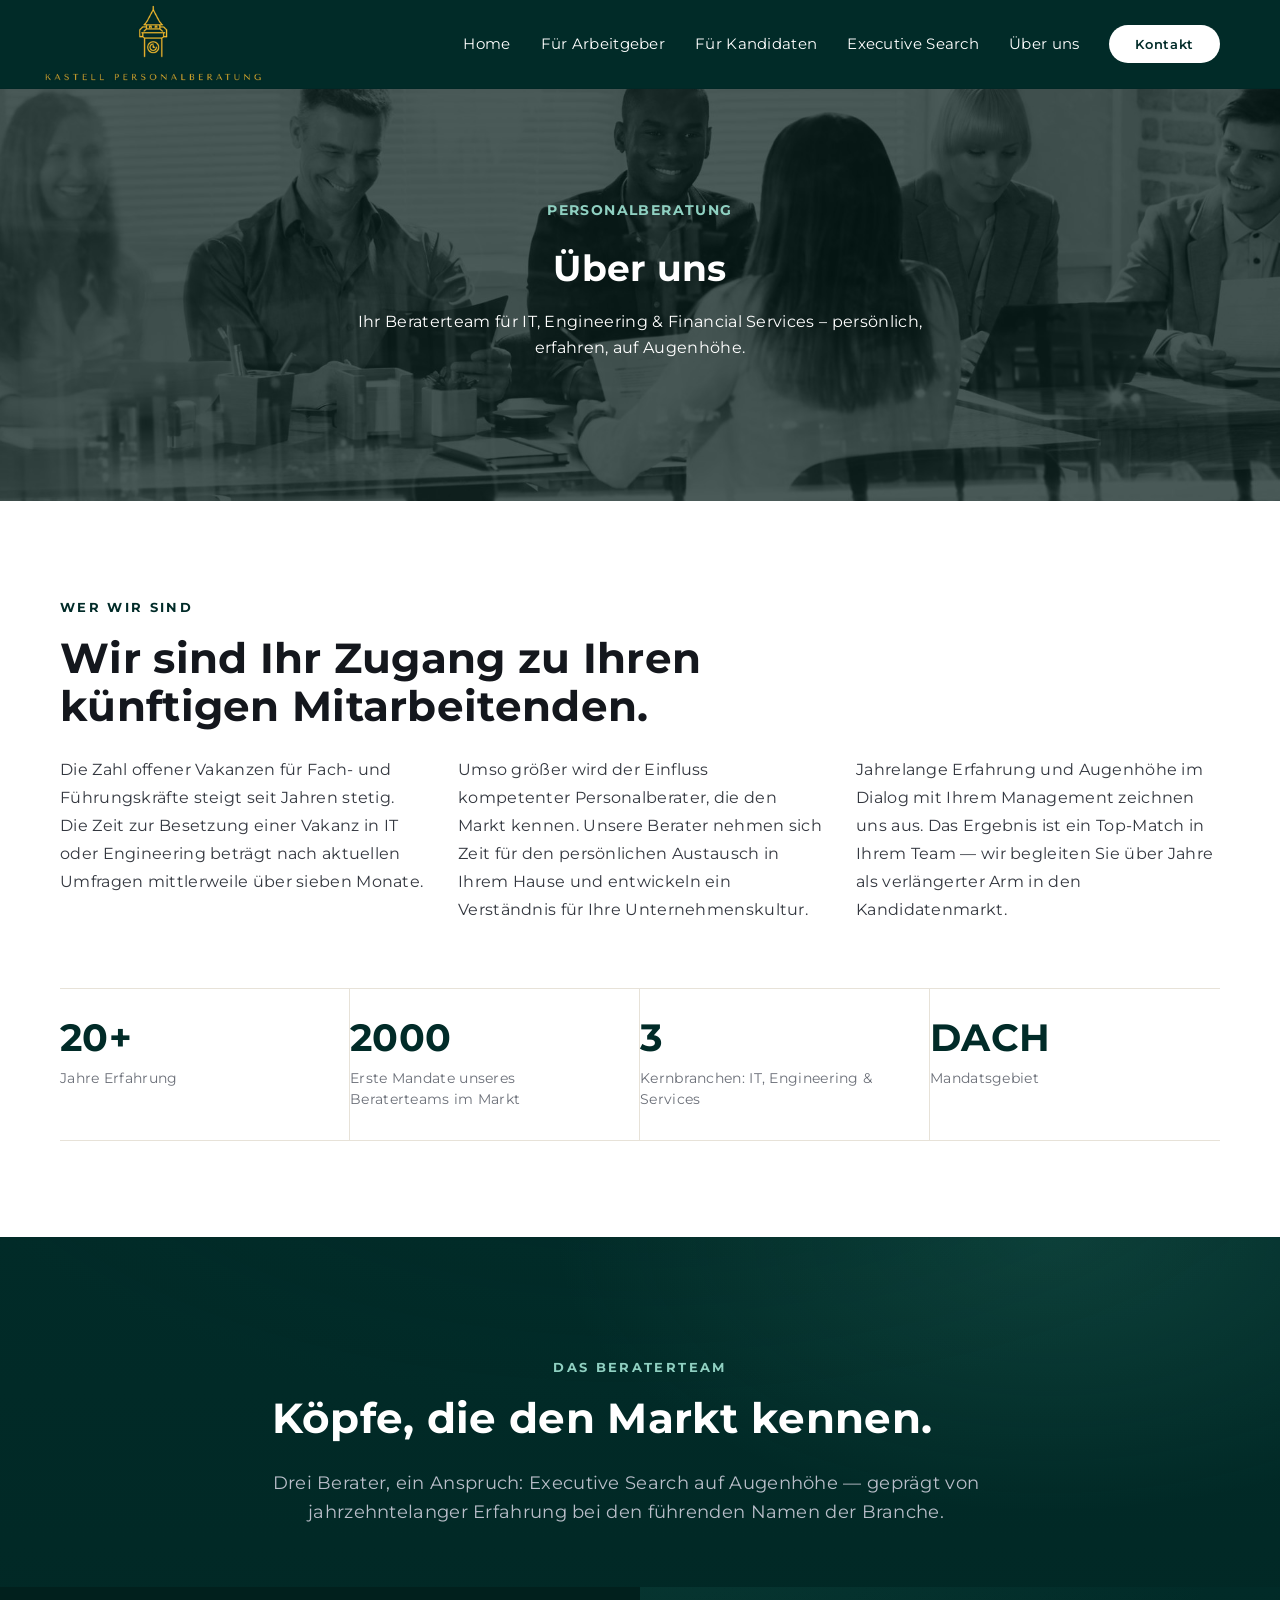
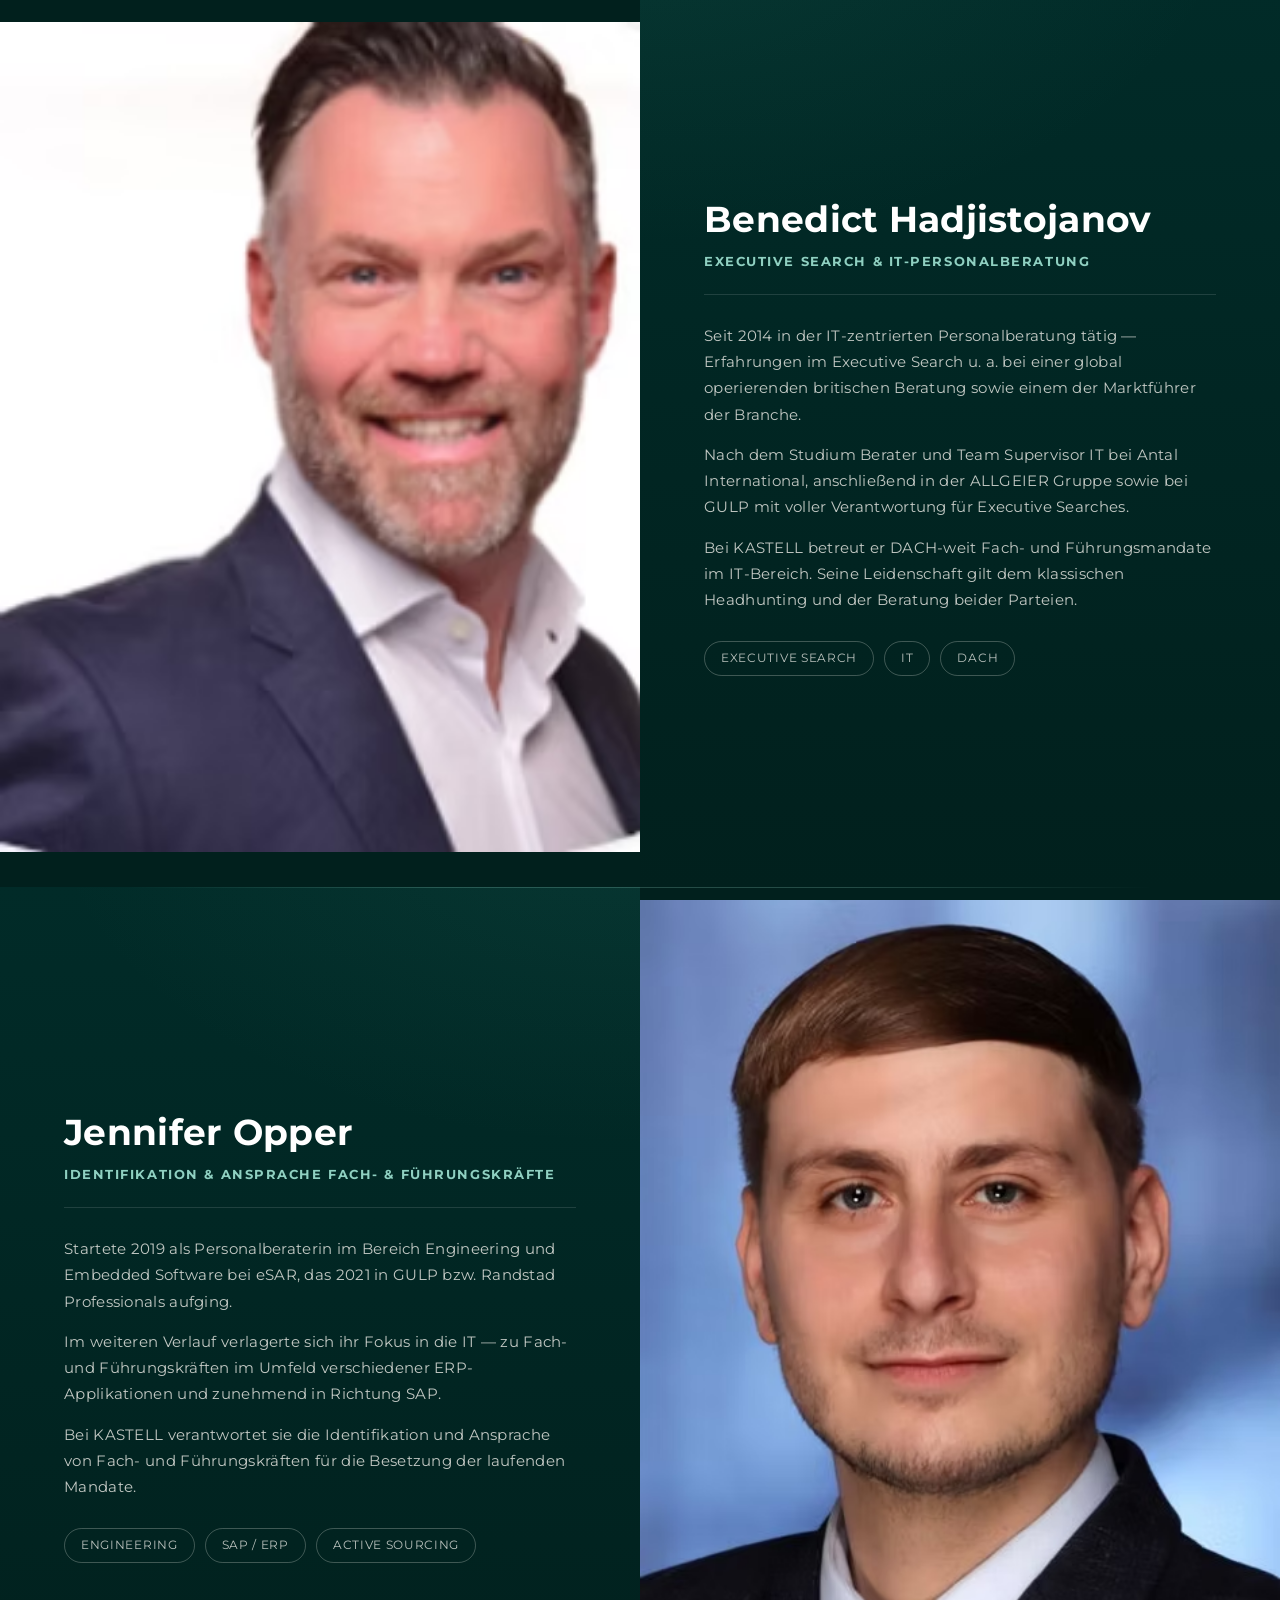
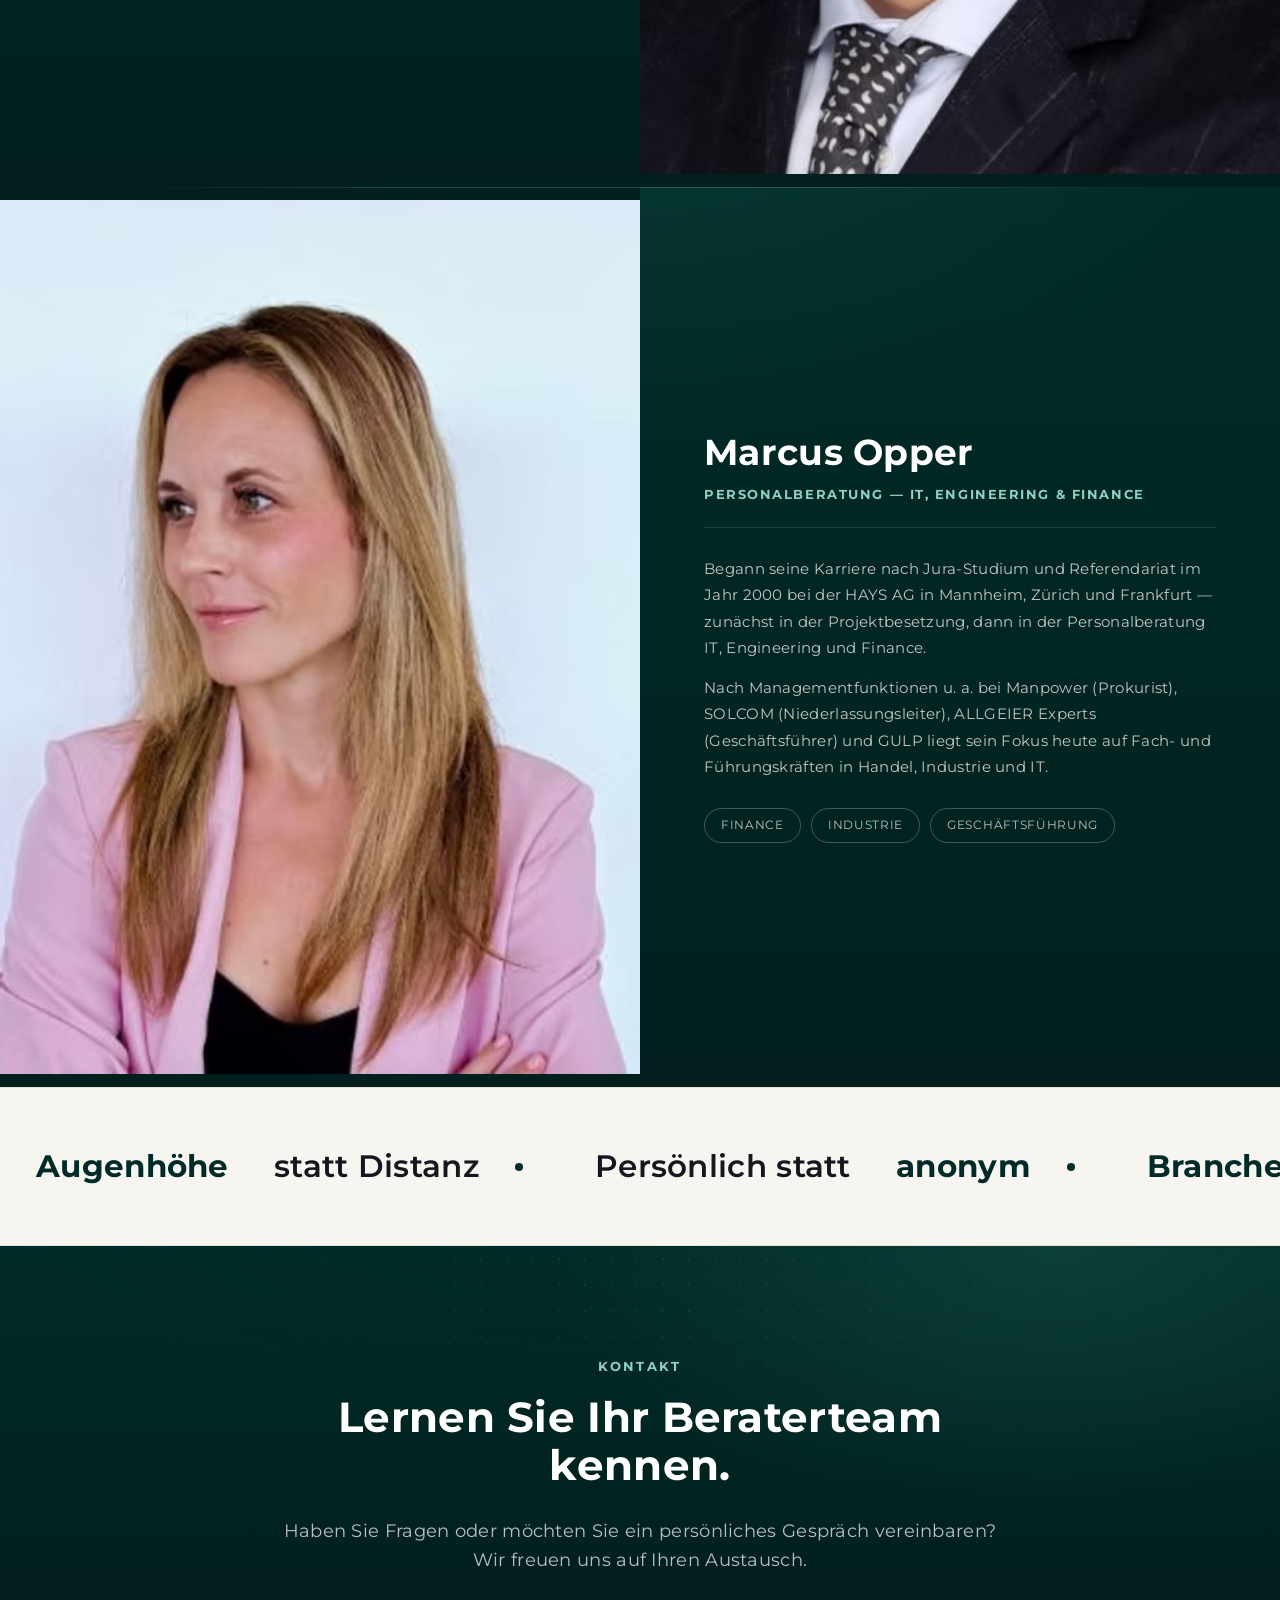
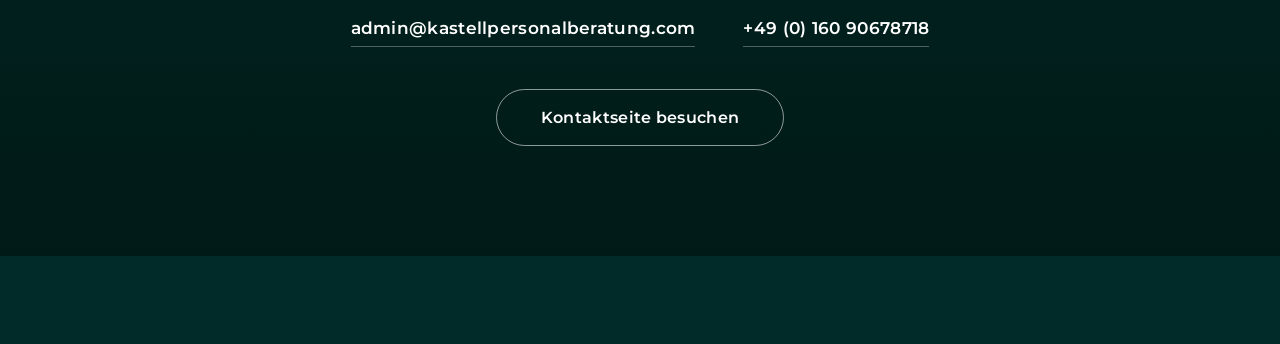
==== commit 74fc1f64: "Latest changes" ====
--- a/site/about-us.html
+++ b/site/about-us.html
@@ -672,7 +672,7 @@
 <div class="lqd-sticky-placeholder hide" style="height: 297px;"></div><div class="mainbar-wrap  vc_custom_1575397335119 "><span class="megamenu-hover-bg"></span>	<div class="container-fluid mainbar-container">		<div class="mainbar">			<div class="row mainbar-row align-items-lg-stretch"><div class="col vc_col-sm-3  ">
 <div id="ld_header_image_6a3e240422c4e" class="navbar-header ld_header_image_6a3e240422c4e">
 
-	<a class="navbar-brand" href="employers.html" rel="home"><span class="navbar-brand-inner"><img class="logo-light" src="wp-content/uploads/2019/12/blackandgreylogo_RGB.svg" alt="Kastell Personalberatung" width="300" height="150"> <img class="logo-dark" src="wp-content/uploads/2019/12/blackandgreylogo_RGB.svg" alt="Kastell Personalberatung" width="300" height="150">  <img class="logo-sticky" src="wp-content/uploads/2019/12/blackandgreylogo_RGB.svg" alt="Kastell Personalberatung" width="300" height="150"> <img class="mobile-logo-default" src="wp-content/uploads/2019/12/blackandgreylogo_RGB.svg" alt="Kastell Personalberatung" width="300" height="150"><img class="logo-default" src="wp-content/uploads/2019/12/blackandgreylogo_RGB.svg" alt="Kastell Personalberatung" width="300" height="150"></span></a>	<button type="button" class="navbar-toggle collapsed nav-trigger style-mobile" data-toggle="collapse" data-target="#main-header-collapse" aria-expanded="false" data-changeclassnames="{ &quot;html&quot;: &quot;mobile-nav-activated overflow-hidden&quot; }">
+	<a class="navbar-brand" href="employers.html" rel="home"><span class="navbar-brand-inner"><img class="logo-light" src="assets/logo.png" alt="Kastell Personalberatung" width="300" height="150"> <img class="logo-dark" src="assets/logo.png" alt="Kastell Personalberatung" width="300" height="150">  <img class="logo-sticky" src="assets/logo.png" alt="Kastell Personalberatung" width="300" height="150"> <img class="mobile-logo-default" src="assets/logo.png" alt="Kastell Personalberatung" width="300" height="150"><img class="logo-default" src="assets/logo.png" alt="Kastell Personalberatung" width="300" height="150"></span></a>	<button type="button" class="navbar-toggle collapsed nav-trigger style-mobile" data-toggle="collapse" data-target="#main-header-collapse" aria-expanded="false" data-changeclassnames="{ &quot;html&quot;: &quot;mobile-nav-activated overflow-hidden&quot; }">
 				<span class="sr-only">Toggle navigation</span>
 				<span class="bars">
 					<span class="bar"></span>
@@ -682,198 +682,147 @@
 			</button>	
 </div><!-- /.navbar-header --></div><div class="col vc_col-sm-9  "><div class="collapse navbar-collapse ld_header_collapsed_6a3e24042321e" id="main-header-collapse"><ul id="primary-nav" class="main-nav ld_header_menu_kastell main-nav-hover-underline-1 nav align-items-lg-stretch justify-content-lg-center"><li class="menu-item menu-item-type-post_type menu-item-object-page"><a href="index.html"><span class="link-icon"></span><span class="link-txt"><span class="link-ext"></span><span class="txt">Home</span></span></a></li><li class="menu-item menu-item-type-post_type menu-item-object-page"><a href="employers.html"><span class="link-icon"></span><span class="link-txt"><span class="link-ext"></span><span class="txt">F&uuml;r Arbeitgeber</span></span></a></li><li class="menu-item menu-item-type-post_type menu-item-object-page"><a href="candidates.html"><span class="link-icon"></span><span class="link-txt"><span class="link-ext"></span><span class="txt">F&uuml;r Kandidaten</span></span></a></li><li class="menu-item menu-item-type-post_type menu-item-object-page"><a href="executive-search.html"><span class="link-icon"></span><span class="link-txt"><span class="link-ext"></span><span class="txt">Executive Search</span></span></a></li><li class="menu-item menu-item-type-post_type menu-item-object-page"><a href="about-us.html"><span class="link-icon"></span><span class="link-txt"><span class="link-ext"></span><span class="txt">Über uns</span></span></a></li><li class="contactbtn4 menu-item menu-item-type-post_type menu-item-object-page"><a href="contact.html"><span class="link-icon"></span><span class="link-txt"><span class="link-ext"></span><span class="txt">Kontakt</span></span></a></li></ul></div><!-- /.navbar-collapse --></div>			</div><!-- /.row mainbar-row -->		</div><!-- /.mainbar -->	</div><!-- /.container --></div><!-- /.mainbar-wrap --></header>
 		<main class="content" id="content">
-  <!-- ============ HERO — KINETIC STATEMENT ============ -->
-  <section class="about-hero-section" id="about-hero">
-    <div class="about-hero-bg-grid" data-parallax="0.18"></div>
-    <div class="about-hero-glow" data-parallax="0.32"></div>
-    <div class="about-hero-noise"></div>
+
+  <!-- ============ HERO — same banner pattern as executive-search.html ============ -->
+  <section style="background-position:center center !important; background-attachment:fixed;" data-bg-image="url" class="vc_row wpb_row vc_row-fluid kpa-hero-row row-contains-padding-top row-contains-padding-bottom vc_row-has-fill vc_row-has-bg">
+    <div class="liquid-row-overlay" style="background:rgba(1, 32, 29, 0.5)"></div>
     <div class="ld-container container">
-      <p class="about-hero-eyebrow"><span>Personalberatung &middot; Executive Search</span></p>
-      <h1 class="about-hero-headline" data-split-words>
-        Wir sind Ihr Zugang zu Ihren künftigen <em>Mitarbeitenden.</em>
-      </h1>
-      <div class="about-hero-foot">
-        <p class="about-hero-sub">Seit über zwei Jahrzehnten verbinden wir Unternehmen in IT, Engineering und Financial Services mit den Köpfen, die sie wirklich weiterbringen.</p>
-        <div class="about-hero-stats">
-          <div class="about-hero-stat">
-            <div class="about-hero-stat-num" data-count-to="20" data-suffix="+">20+</div>
-            <div class="about-hero-stat-label">Jahre Erfahrung</div>
-          </div>
-          <div class="about-hero-stat">
-            <div class="about-hero-stat-num" data-count-to="7" data-suffix="M">7M</div>
-            <div class="about-hero-stat-label">Ø Time-to-Hire</div>
-          </div>
-          <div class="about-hero-stat">
-            <div class="about-hero-stat-num">DACH</div>
-            <div class="about-hero-stat-label">Mandatsgebiet</div>
+      <div class="row ld-row">
+        <div class="wpb_column vc_column_container vc_col-sm-12 vc_col-md-offset-2 vc_col-md-8 text-center">
+          <div class="vc_column-inner">
+            <div class="wpb_wrapper" data-custom-animations="true" data-ca-options="{&quot;triggerHandler&quot;:&quot;inview&quot;,&quot;animationTarget&quot;:&quot;all-childs&quot;,&quot;duration&quot;:&quot;1600&quot;,&quot;delay&quot;:&quot;160&quot;,&quot;easing&quot;:&quot;easeOutQuint&quot;,&quot;direction&quot;:&quot;forward&quot;,&quot;initValues&quot;:{&quot;translateY&quot;:50,&quot;opacity&quot;:0},&quot;animations&quot;:{&quot;translateY&quot;:0,&quot;opacity&quot;:1}}">
+              <div class="wpb_wrapper-inner">
+                <header class="fancy-title text-center ld_section_title_6a3e240453dae vc_custom_1575407676182">
+                  <h6>PERSONALBERATUNG</h6>
+                </header>
+                <div class="ld-fancy-heading ld_fancy_heading_6a3e240454040">
+                  <h2 class="lqd-highlight-underline lqd-highlight-grow-left"><span class="ld-fh-txt"> &Uuml;ber uns</span></h2>
+                </div>
+                <div class="ld-fancy-heading ld_fancy_heading_6a3e2404542a7">
+                  <p class="lqd-highlight-underline lqd-highlight-grow-left"><span class="ld-fh-txt"> Ihr Beraterteam f&uuml;r IT, Engineering &amp; Financial Services &ndash; pers&ouml;nlich, erfahren, auf Augenh&ouml;he.</span></p>
+                </div>
+                <div class="ld-empty-space ld_spacer_6a3e2404543d5"><span class="liquid_empty_space_inner"></span></div>
+              </div>
+            </div>
           </div>
         </div>
       </div>
     </div>
-    <div class="about-scroll-cue" aria-hidden="true">
-      <span>Scroll</span>
-      <span class="about-scroll-cue-line"></span>
+  </section>
+
+  <!-- ============ INTRO ============ -->
+  <section class="kpa-section kpa-intro" id="intro">
+    <div class="kpa-inner">
+      <p class="kpa-eyebrow">Wer wir sind</p>
+      <h2 class="kpa-title">Wir sind Ihr Zugang zu Ihren k&uuml;nftigen Mitarbeitenden.</h2>
+      <div class="kpa-intro-grid">
+        <p>Die Zahl offener Vakanzen f&uuml;r Fach- und F&uuml;hrungskr&auml;fte steigt seit Jahren stetig. Die Zeit zur Besetzung einer Vakanz in IT oder Engineering betr&auml;gt nach aktuellen Umfragen mittlerweile &uuml;ber sieben Monate.</p>
+        <p>Umso gr&ouml;&szlig;er wird der Einfluss kompetenter Personalberater, die den Markt kennen. Unsere Berater nehmen sich Zeit f&uuml;r den pers&ouml;nlichen Austausch in Ihrem Hause und entwickeln ein Verst&auml;ndnis f&uuml;r Ihre Unternehmenskultur.</p>
+        <p>Jahrelange Erfahrung und Augenh&ouml;he im Dialog mit Ihrem Management zeichnen uns aus. Das Ergebnis ist ein Top-Match in Ihrem Team &mdash; wir begleiten Sie &uuml;ber Jahre als verl&auml;ngerter Arm in den Kandidatenmarkt.</p>
+      </div>
+      <div class="kpa-stats">
+        <div class="kpa-stat"><span class="kpa-stat-num">20+</span><span class="kpa-stat-label">Jahre Erfahrung</span></div>
+        <div class="kpa-stat"><span class="kpa-stat-num">2000</span><span class="kpa-stat-label">Erste Mandate unseres Beraterteams im Markt</span></div>
+        <div class="kpa-stat"><span class="kpa-stat-num">3</span><span class="kpa-stat-label">Kernbranchen: IT, Engineering &amp; Services</span></div>
+        <div class="kpa-stat"><span class="kpa-stat-num">DACH</span><span class="kpa-stat-label">Mandatsgebiet</span></div>
+      </div>
     </div>
   </section>
 
-  <!-- ============ MANIFESTO — LINE-BY-LINE SCROLL REVEAL ============ -->
-  <section class="about-manifesto-section" id="intro">
-    <div class="ld-container container">
-      <p class="about-eyebrow about-eyebrow-dark"><span>Unser Anspruch</span></p>
-      <div class="about-manifesto-grid">
-        <h2 class="about-manifesto-lead" data-split-words>
-          Wir sind Ihr Zugang zu Ihren künftigen <em>Mitarbeitenden.</em>
-        </h2>
-        <div class="about-manifesto-body">
-          <p class="about-manifesto-p" data-split-words>Die Zahl offener Vakanzen für Fach- und Führungskräfte steigt seit Jahren stetig. Die Zeit zur Besetzung einer Vakanz in IT oder Engineering beträgt nach aktuellen Umfragen mittlerweile über sieben Monate.</p>
-          <p class="about-manifesto-p" data-split-words>Umso größer wird der Einfluss kompetenter Personalberater, die den Markt kennen. Unsere Berater nehmen sich Zeit für den persönlichen Austausch in Ihrem Hause und entwickeln ein Verständnis für Ihre Unternehmenskultur.</p>
-          <p class="about-manifesto-p" data-split-words>Jahrelange Erfahrung und Augenhöhe im Dialog mit Ihrem Management zeichnen uns aus. Das Ergebnis ist ein Top-Match in Ihrem Team — wir begleiten Sie über Jahre als verlängerter Arm in den Kandidatenmarkt.</p>
+  <!-- ============ TEAM — fullscreen sticky cards (zig-zag) ============ -->
+  <section class="kpa-sticky-team" id="team">
+    <!-- Section header -->
+    <div class="kpa-sticky-team__header">
+      <p class="kpa-eyebrow kpa-eyebrow-light">Das Beraterteam</p>
+      <h2 class="kpa-title kpa-title-light">K&ouml;pfe, die den Markt kennen.</h2>
+      <p class="kpa-lead">Drei Berater, ein Anspruch: Executive Search auf Augenh&ouml;he &mdash; gepr&auml;gt von jahrzehntelanger Erfahrung bei den f&uuml;hrenden Namen der Branche.</p>
+    </div>
+
+    <!-- Card 1: Image LEFT, Content RIGHT -->
+    <div class="kpa-sticky-card" data-sticky-card>
+      <div class="kpa-sticky-card__inner kpa-sticky-card--img-left">
+        <div class="kpa-sticky-card__img">
+          <img src="assets/image1.png" alt="Benedict Hadjistojanov">
+        </div>
+        <div class="kpa-sticky-card__content">
+          <p class="kpa-sticky-card__eyebrow">01</p>
+          <h3 class="kpa-sticky-card__name">Benedict Hadjistojanov</h3>
+          <p class="kpa-sticky-card__role">Executive Search &amp; IT-Personalberatung</p>
+          <div class="kpa-sticky-card__bio">
+            <p>Seit 2014 in der IT-zentrierten Personalberatung t&auml;tig &mdash; Erfahrungen im Executive Search u.&nbsp;a. bei einer global operierenden britischen Beratung sowie einem der Marktf&uuml;hrer der Branche.</p>
+            <p>Nach dem Studium Berater und Team Supervisor IT bei Antal International, anschlie&szlig;end in der ALLGEIER Gruppe sowie bei GULP mit voller Verantwortung f&uuml;r Executive Searches.</p>
+            <p>Bei KASTELL betreut er DACH-weit Fach- und F&uuml;hrungsmandate im IT-Bereich. Seine Leidenschaft gilt dem klassischen Headhunting und der Beratung beider Parteien.</p>
+          </div>
+          <div class="kpa-sticky-card__tags"><span>Executive Search</span><span>IT</span><span>DACH</span></div>
         </div>
       </div>
-
-      <div class="about-stat-strip">
-        <div class="about-stat-cell">
-          <div class="about-stat-value" data-count-to="2000" data-suffix="*">2000<sup>*</sup></div>
-          <div class="about-stat-cell-label">Erste Mandate unseres Beraterteams im Markt</div>
+    </div>
+
+    <!-- Card 2: Content LEFT, Image RIGHT -->
+    <div class="kpa-sticky-card" data-sticky-card>
+      <div class="kpa-sticky-card__inner kpa-sticky-card--img-right">
+        <div class="kpa-sticky-card__content">
+          <p class="kpa-sticky-card__eyebrow">02</p>
+          <h3 class="kpa-sticky-card__name">Jennifer Opper</h3>
+          <p class="kpa-sticky-card__role">Identifikation &amp; Ansprache Fach- &amp; F&uuml;hrungskr&auml;fte</p>
+          <div class="kpa-sticky-card__bio">
+            <p>Startete 2019 als Personalberaterin im Bereich Engineering und Embedded Software bei eSAR, das 2021 in GULP bzw. Randstad Professionals aufging.</p>
+            <p>Im weiteren Verlauf verlagerte sich ihr Fokus in die IT &mdash; zu Fach- und F&uuml;hrungskr&auml;ften im Umfeld verschiedener ERP-Applikationen und zunehmend in Richtung SAP.</p>
+            <p>Bei KASTELL verantwortet sie die Identifikation und Ansprache von Fach- und F&uuml;hrungskr&auml;ften f&uuml;r die Besetzung der laufenden Mandate.</p>
+          </div>
+          <div class="kpa-sticky-card__tags"><span>Engineering</span><span>SAP / ERP</span><span>Active Sourcing</span></div>
         </div>
-        <div class="about-stat-cell">
-          <div class="about-stat-value" data-count-to="3">3</div>
-          <div class="about-stat-cell-label">Kernbranchen: IT, Engineering &amp; Services</div>
+        <div class="kpa-sticky-card__img">
+          <img src="assets/image2.png" alt="Jennifer Opper">
         </div>
-        <div class="about-stat-cell">
-          <div class="about-stat-value">1:1</div>
-          <div class="about-stat-cell-label">Persönlicher Austausch statt Massenabgleich</div>
+      </div>
+    </div>
+
+    <!-- Card 3: Image LEFT, Content RIGHT -->
+    <div class="kpa-sticky-card" data-sticky-card>
+      <div class="kpa-sticky-card__inner kpa-sticky-card--img-left">
+        <div class="kpa-sticky-card__img">
+          <img src="assets/image3.png" alt="Marcus Opper">
+        </div>
+        <div class="kpa-sticky-card__content">
+          <p class="kpa-sticky-card__eyebrow">03</p>
+          <h3 class="kpa-sticky-card__name">Marcus Opper</h3>
+          <p class="kpa-sticky-card__role">Personalberatung &mdash; IT, Engineering &amp; Finance</p>
+          <div class="kpa-sticky-card__bio">
+            <p>Begann seine Karriere nach Jura-Studium und Referendariat im Jahr 2000 bei der HAYS AG in Mannheim, Z&uuml;rich und Frankfurt &mdash; zun&auml;chst in der Projektbesetzung, dann in der Personalberatung IT, Engineering und Finance.</p>
+            <p>Nach Managementfunktionen u.&nbsp;a. bei Manpower (Prokurist), SOLCOM (Niederlassungsleiter), ALLGEIER Experts (Gesch&auml;ftsf&uuml;hrer) und GULP liegt sein Fokus heute auf Fach- und F&uuml;hrungskr&auml;ften in Handel, Industrie und IT.</p>
+          </div>
+          <div class="kpa-sticky-card__tags"><span>Finance</span><span>Industrie</span><span>Gesch&auml;ftsf&uuml;hrung</span></div>
         </div>
       </div>
     </div>
   </section>
 
-  <!-- ============ TEAM — PINNED HORIZONTAL SCROLL ============ -->
-  <section class="about-team-section" id="team">
-    <div class="about-hscroll" data-hscroll>
-      <div class="about-hscroll-track" data-hscroll-track>
-
-        <!-- Intro panel -->
-        <div class="about-hpanel about-hpanel-intro">
-          <p class="about-eyebrow"><span>Das Beraterteam</span></p>
-          <h2 class="about-hpanel-title">Köpfe, die den<br>Markt kennen.</h2>
-          <p class="about-hpanel-meta">Drei Berater, ein Anspruch: Executive Search auf Augenhöhe — geprägt von jahrzehntelanger Erfahrung bei den führenden Namen der Branche.</p>
-          <div class="about-hscroll-hint" aria-hidden="true">
-            <span class="about-hscroll-hint-arrow">&rarr;</span> seitlich scrollen
-          </div>
-        </div>
-
-        <!-- Dossier 1 -->
-        <article class="about-hpanel dossier-card">
-          <div class="dossier-index" aria-hidden="true">01</div>
-          <div class="dossier-photo-wrap">
-            <img src="assets/image1.png" alt="Benedict Hadjistojanov" class="dossier-photo" data-card-parallax>
-          </div>
-          <div class="dossier-body">
-            <h3 class="dossier-name">Benedict Hadjistojanov</h3>
-            <p class="dossier-role">Executive Search &amp; IT-Personalberatung</p>
-            <div class="dossier-bio">
-              <p>Seit 2014 in der IT-zentrierten Personalberatung tätig — Erfahrungen im Executive Search u.&nbsp;a. bei einer global operierenden britischen Beratung sowie einem der Marktführer der Branche.</p>
-              <p>Nach dem Studium Berater und Team Supervisor IT bei Antal International, anschließend in der ALLGEIER Gruppe sowie bei GULP mit voller Verantwortung für Executive Searches.</p>
-              <p>Bei KASTELL betreut er DACH-weit Fach- und Führungsmandate im IT-Bereich. Seine Leidenschaft gilt dem klassischen Headhunting und der Beratung beider Parteien.</p>
-            </div>
-            <div class="dossier-tags">
-              <span class="dossier-tag">Executive Search</span>
-              <span class="dossier-tag">IT</span>
-              <span class="dossier-tag">DACH</span>
-            </div>
-          </div>
-        </article>
-
-        <!-- Dossier 2 -->
-        <article class="about-hpanel dossier-card">
-          <div class="dossier-index" aria-hidden="true">02</div>
-          <div class="dossier-photo-wrap">
-            <img src="assets/image2.png" alt="Jennifer Opper" class="dossier-photo" data-card-parallax>
-          </div>
-          <div class="dossier-body">
-            <h3 class="dossier-name">Jennifer Opper</h3>
-            <p class="dossier-role">Identifikation &amp; Ansprache Fach- &amp; Führungskräfte</p>
-            <div class="dossier-bio">
-              <p>Startete 2019 als Personalberaterin im Bereich Engineering und Embedded Software bei eSAR, das 2021 in GULP bzw. Randstad Professionals aufging.</p>
-              <p>Im weiteren Verlauf verlagerte sich ihr Fokus in die IT — zu Fach- und Führungskräften im Umfeld verschiedener ERP-Applikationen und zunehmend in Richtung SAP.</p>
-              <p>Bei KASTELL verantwortet sie die Identifikation und Ansprache von Fach- und Führungskräften für die Besetzung der laufenden Mandate.</p>
-            </div>
-            <div class="dossier-tags">
-              <span class="dossier-tag">Engineering</span>
-              <span class="dossier-tag">SAP / ERP</span>
-              <span class="dossier-tag">Active Sourcing</span>
-            </div>
-          </div>
-        </article>
-
-        <!-- Dossier 3 -->
-        <article class="about-hpanel dossier-card">
-          <div class="dossier-index" aria-hidden="true">03</div>
-          <div class="dossier-photo-wrap">
-            <img src="assets/image3.png" alt="Marcus Opper" class="dossier-photo" data-card-parallax>
-          </div>
-          <div class="dossier-body">
-            <h3 class="dossier-name">Marcus Opper</h3>
-            <p class="dossier-role">Personalberatung — IT, Engineering &amp; Finance</p>
-            <div class="dossier-bio">
-              <p>Begann seine Karriere nach Jura-Studium und Referendariat im Jahr 2000 bei der HAYS AG in Mannheim, Zürich und Frankfurt — zunächst in der Projektbesetzung, dann in der Personalberatung IT, Engineering und Finance.</p>
-              <p>Nach Managementfunktionen u.&nbsp;a. bei Manpower (Prokurist), SOLCOM (Niederlassungsleiter), ALLGEIER Experts (Geschäftsführer) und GULP liegt sein Fokus heute auf Fach- und Führungskräften in Handel, Industrie und IT.</p>
-            </div>
-            <div class="dossier-tags">
-              <span class="dossier-tag">Finance</span>
-              <span class="dossier-tag">Industrie</span>
-              <span class="dossier-tag">Geschäftsführung</span>
-            </div>
-          </div>
-        </article>
-
-      </div>
-      <!-- horizontal progress -->
-      <div class="about-hscroll-progress" aria-hidden="true">
-        <span class="about-hscroll-count"><b data-hscroll-current>01</b> / 03</span>
-        <span class="about-hscroll-bar"><i data-hscroll-fill></i></span>
-      </div>
+  <!-- ============ VALUES STRIP ============ -->
+  <section class="kpa-values" aria-label="Unsere Werte">
+    <div class="kpa-values-track">
+      <span class="kpa-values-item"><b>Augenh&ouml;he</b>&nbsp;statt Distanz<i class="kpa-dot"></i></span>
+      <span class="kpa-values-item">Pers&ouml;nlich statt&nbsp;<b>anonym</b><i class="kpa-dot"></i></span>
+      <span class="kpa-values-item"><b>Branchenn&auml;he</b>&nbsp;statt Bauchgef&uuml;hl<i class="kpa-dot"></i></span>
+      <span class="kpa-values-item">Langfristig statt&nbsp;<b>kurzfristig</b><i class="kpa-dot"></i></span>
+      <span class="kpa-values-item"><b>Augenh&ouml;he</b>&nbsp;statt Distanz<i class="kpa-dot"></i></span>
+      <span class="kpa-values-item">Pers&ouml;nlich statt&nbsp;<b>anonym</b><i class="kpa-dot"></i></span>
+      <span class="kpa-values-item"><b>Branchenn&auml;he</b>&nbsp;statt Bauchgef&uuml;hl<i class="kpa-dot"></i></span>
+      <span class="kpa-values-item">Langfristig statt&nbsp;<b>kurzfristig</b><i class="kpa-dot"></i></span>
     </div>
   </section>
 
-  <!-- ============ VALUES MARQUEE ============ -->
-  <section class="about-marquee-section" id="werte">
-    <div class="about-marquee-track">
-      <span class="about-marquee-item"><em>Augenhöhe</em> statt Distanz<span class="about-marquee-dot"></span></span>
-      <span class="about-marquee-item">Persönlich statt <em>anonym</em><span class="about-marquee-dot"></span></span>
-      <span class="about-marquee-item"><em>Branchennähe</em> statt Bauchgefühl<span class="about-marquee-dot"></span></span>
-      <span class="about-marquee-item">Langfristig statt <em>kurzfristig</em><span class="about-marquee-dot"></span></span>
-      <span class="about-marquee-item"><em>Augenhöhe</em> statt Distanz<span class="about-marquee-dot"></span></span>
-      <span class="about-marquee-item">Persönlich statt <em>anonym</em><span class="about-marquee-dot"></span></span>
-      <span class="about-marquee-item"><em>Branchennähe</em> statt Bauchgefühl<span class="about-marquee-dot"></span></span>
-      <span class="about-marquee-item">Langfristig statt <em>kurzfristig</em><span class="about-marquee-dot"></span></span>
-    </div>
-  </section>
-
   <!-- ============ CONTACT CTA ============ -->
-  <section class="about-contact-section" id="kontakt" data-pointer-glow>
-    <div class="about-contact-glow" data-glow-follow></div>
-    <div class="ld-container container text-center">
-      <p class="about-eyebrow reveal" style="justify-content:center;"><span>Kontakt</span></p>
-      <h2 class="about-contact-title reveal">Lernen Sie <em>Ihr</em><br>Beraterteam kennen.</h2>
-      <p class="about-contact-text reveal">Haben Sie Fragen oder möchten Sie ein persönliches Gespräch vereinbaren? Wir freuen uns auf Ihren Austausch.</p>
-
-      <div class="about-contact-info reveal">
-        <a href="mailto:admin@kastellpersonalberatung.com" class="about-contact-item">
-          <span class="about-contact-icon">&#9993;</span>
-          admin@kastellpersonalberatung.com
-        </a>
-        <a href="tel:+4916090678718" class="about-contact-item">
-          <span class="about-contact-icon">&#9742;</span>
-          +49 (0) 160 90678718
-        </a>
+  <section class="kpa-section kpa-contact" id="kontakt">
+    <div class="kpa-inner kpa-center">
+      <p class="kpa-eyebrow kpa-eyebrow-light">Kontakt</p>
+      <h2 class="kpa-title kpa-title-light">Lernen Sie Ihr Beraterteam kennen.</h2>
+      <p class="kpa-lead">Haben Sie Fragen oder m&ouml;chten Sie ein pers&ouml;nliches Gespr&auml;ch vereinbaren? Wir freuen uns auf Ihren Austausch.</p>
+      <div class="kpa-contact-info">
+        <a href="mailto:admin@kastellpersonalberatung.com">admin@kastellpersonalberatung.com</a>
+        <a href="tel:+4916090678718">+49 (0) 160 90678718</a>
       </div>
-
-      <a href="contact.html" class="about-btn-primary reveal" data-magnetic>
-        <span class="about-btn-label">Kontaktseite besuchen
-        <span class="about-btn-arrow">&rarr;</span></span>
-      </a>
+      <a href="contact.html" class="kpa-btn">Kontaktseite besuchen</a>
     </div>
   </section>
 </main>
@@ -951,8 +900,5 @@
 //# sourceURL=wp-includes/js/wp-emoji-loader.min.js
 </script>
 
-<div class="lqd-sticky-sentinel invisible pos-abs" style="width: 1905px; height: 297px; top: 0px; left: 0px;"></div><script src="assets/vendor/lenis.min.js"></script>
-<script src="assets/vendor/gsap.min.js"></script>
-<script src="assets/vendor/ScrollTrigger.min.js"></script>
 <script src="local-fixes.js"></script>
-</body></html>+</body></html>
--- a/site/local-fixes.css
+++ b/site/local-fixes.css
@@ -273,371 +273,6 @@
 }
 
 /* ============================================================
-   ABOUT US — SCROLL-ANIMATED REDESIGN (Lenis + GSAP)
-   ============================================================ */
-:root {
-  --about-ink:        #012b28;   /* brand green (was near-black #14171D) */
-  --about-ink-2:      #01201d;
-  --about-ink-soft:   #043a35;
-  --about-paper:      #F7F5F0;
-  --about-paper-dim:  #EFEBE3;
-  --about-brass:      #8fd0c1;   /* light-green accent for dark sections (was gold #C9954B) */
-  --about-brass-soft: #b6e0d5;
-  --about-slate:      #5B6270;
-  --about-hairline:   #DAD5C9;
-  --about-hairline-dark: rgba(247,245,240,0.14);
-
-  /* unified global font — was Fraunces serif + Inter */
-  --about-serif: 'Montserrat', 'Helvetica Neue', Arial, sans-serif;
-  --about-sans:  'Montserrat', 'Helvetica Neue', Arial, sans-serif;
-
-  --about-ease: cubic-bezier(0.16, 1, 0.3, 1);
-  --about-ease-soft: cubic-bezier(0.4, 0, 0.2, 1);
-}
-
-/* Lenis smooth-scroll plumbing */
-html.lenis, html.lenis body { height: auto; }
-.lenis.lenis-smooth { scroll-behavior: auto !important; }
-.lenis.lenis-stopped { overflow: hidden; }
-
-.content { background: var(--about-ink); }
-
-/* Scroll progress bar */
-.scroll-progress {
-  position: fixed; top: 0; left: 0; height: 3px; width: 0%;
-  background: linear-gradient(90deg, var(--about-brass), var(--about-brass-soft));
-  z-index: 9999;
-  will-change: width;
-}
-
-/* Shared eyebrow */
-.about-eyebrow {
-  font-family: var(--about-sans);
-  font-size: 0.78rem; letter-spacing: 0.22em; text-transform: uppercase;
-  color: var(--about-brass-soft); font-weight: 600;
-  display: inline-flex; align-items: center; gap: 14px; margin: 0 0 22px;
-}
-.about-eyebrow::before { content: ""; width: 32px; height: 1px; background: var(--about-brass); }
-.about-eyebrow-dark { color: var(--about-brass); }
-.about-eyebrow-dark::before { background: var(--about-brass); }
-
-/* Word-split primitives (built by JS). Padding + matching negative margin
-   give the overflow:hidden mask headroom so italics/descenders aren't clipped. */
-.about-word { display: inline-block; overflow: hidden; vertical-align: top; padding: 0.16em 0.06em; margin: -0.16em -0.06em; }
-.about-word-i { display: inline-block; will-change: transform; }
-
-/* ============================================================
-   HERO — KINETIC STATEMENT
-   ============================================================ */
-.about-hero-section {
-  position: relative;
-  min-height: 100vh;
-  display: flex; flex-direction: column; justify-content: flex-end;
-  background: var(--about-ink);
-  overflow: hidden;
-  padding: 200px 6vw 80px;
-}
-.about-hero-bg-grid {
-  position: absolute; inset: -10% 0 0 0;
-  background-image:
-    linear-gradient(var(--about-hairline-dark) 1px, transparent 1px),
-    linear-gradient(90deg, var(--about-hairline-dark) 1px, transparent 1px);
-  background-size: 64px 64px;
-  opacity: 0.55;
-  -webkit-mask-image: linear-gradient(to bottom, transparent, rgba(0,0,0,0.7) 45%, black 80%);
-  mask-image: linear-gradient(to bottom, transparent, rgba(0,0,0,0.7) 45%, black 80%);
-  will-change: transform;
-}
-.about-hero-glow {
-  position: absolute; width: 62vw; height: 62vw; top: -22%; right: -16%;
-  background: radial-gradient(circle, rgba(201,149,75,0.20), transparent 70%);
-  pointer-events: none; will-change: transform;
-}
-.about-hero-noise {
-  position: absolute; inset: 0; pointer-events: none; opacity: 0.5;
-  background: radial-gradient(ellipse at 50% 120%, rgba(201,149,75,0.10), transparent 60%);
-}
-.about-hero-section .ld-container { position: relative; z-index: 2; }
-
-.about-hero-eyebrow {
-  font-family: var(--about-sans); font-size: 0.8rem; letter-spacing: 0.22em;
-  text-transform: uppercase; color: var(--about-brass-soft); font-weight: 600;
-  margin-bottom: 30px; display: flex; align-items: center; gap: 14px; overflow: hidden;
-}
-.about-hero-eyebrow::before { content: ""; width: 34px; height: 1px; background: var(--about-brass); flex: none; }
-.about-hero-eyebrow span { display: inline-block; }
-
-.about-hero-headline {
-  font-family: var(--about-serif); color: var(--about-paper); font-weight: 500;
-  font-size: clamp(2.6rem, 6vw, 5.4rem); line-height: 1.06; letter-spacing: -0.015em;
-  max-width: 20ch; margin-bottom: 44px;
-}
-.about-hero-headline em { font-style: italic; color: var(--about-brass); font-weight: 400; }
-
-.about-hero-foot {
-  display: flex; justify-content: space-between; align-items: flex-end;
-  margin-top: 36px; padding-top: 34px;
-  border-top: 1px solid var(--about-hairline-dark);
-  gap: 48px; flex-wrap: wrap;
-}
-.about-hero-sub { max-width: 44ch; color: rgba(247,245,240,0.72); font-size: 1.05rem; line-height: 1.7; }
-.about-hero-stats { display: flex; gap: 52px; }
-.about-hero-stat-num {
-  font-family: var(--about-serif); font-size: 2.3rem; color: var(--about-paper); font-weight: 600;
-  line-height: 1; font-variant-numeric: tabular-nums;
-}
-.about-hero-stat-label {
-  font-size: 0.72rem; letter-spacing: 0.1em; text-transform: uppercase;
-  color: var(--about-brass-soft); margin-top: 8px;
-}
-
-.about-scroll-cue {
-  position: absolute; left: 6vw; bottom: 30px; z-index: 2;
-  display: flex; align-items: center; gap: 12px;
-  font-family: var(--about-sans); font-size: 0.7rem; letter-spacing: 0.2em;
-  text-transform: uppercase; color: rgba(247,245,240,0.5);
-}
-.about-scroll-cue-line { width: 60px; height: 1px; background: rgba(247,245,240,0.3); position: relative; overflow: hidden; }
-.about-scroll-cue-line::after {
-  content: ""; position: absolute; inset: 0; width: 40%;
-  background: var(--about-brass); animation: about-cue 1.8s var(--about-ease) infinite;
-}
-@keyframes about-cue { 0% { transform: translateX(-100%); } 100% { transform: translateX(250%); } }
-
-/* ============================================================
-   MANIFESTO — LINE-BY-LINE SCROLL REVEAL
-   ============================================================ */
-.about-manifesto-section { background: var(--about-paper); padding: 140px 0 130px; }
-.about-manifesto-grid {
-  display: grid; grid-template-columns: 1.05fr 1fr; gap: 84px; align-items: start; margin-top: 10px;
-}
-.about-manifesto-lead {
-  font-family: var(--about-serif); font-size: clamp(2rem, 3.6vw, 3.1rem);
-  font-weight: 500; line-height: 1.22; color: var(--about-ink); letter-spacing: -0.01em;
-}
-.about-manifesto-lead em {
-  font-style: italic; color: var(--about-brass); font-weight: 400; position: relative;
-}
-.about-manifesto-body { padding-top: 6px; }
-.about-manifesto-p {
-  font-family: var(--about-serif); font-weight: 400;
-  font-size: clamp(1.15rem, 1.55vw, 1.5rem); line-height: 1.55; color: var(--about-ink);
-  margin-bottom: 30px;
-}
-.about-manifesto-p:last-child { margin-bottom: 0; }
-
-.about-stat-strip {
-  margin-top: 96px; display: grid; grid-template-columns: repeat(3, 1fr);
-  border-top: 1px solid var(--about-hairline); border-bottom: 1px solid var(--about-hairline);
-}
-.about-stat-cell { padding: 34px 28px 34px 0; border-right: 1px solid var(--about-hairline); }
-.about-stat-cell:last-child { border-right: none; padding-right: 0; }
-.about-stat-value {
-  font-family: var(--about-serif); font-size: 2.8rem; font-weight: 600; color: var(--about-ink);
-  line-height: 1; font-variant-numeric: tabular-nums;
-}
-.about-stat-value sup { font-size: 1.4rem; color: var(--about-brass); top: -0.5em; }
-.about-stat-cell-label { margin-top: 12px; font-size: 0.85rem; color: var(--about-slate); line-height: 1.5; }
-
-/* ============================================================
-   TEAM — PINNED HORIZONTAL SCROLL
-   ============================================================ */
-.about-team-section { background: var(--about-ink); color: var(--about-paper); }
-
-.about-hscroll { position: relative; }
-.about-hscroll-track { display: flex; flex-direction: column; gap: 0; }
-
-/* horizontal mode is switched on by JS once GSAP is ready */
-.about-hscroll.is-horizontal { height: 100vh; overflow: hidden; }
-.about-hscroll.is-horizontal .about-hscroll-track {
-  flex-direction: row; height: 100%; width: max-content; will-change: transform;
-}
-
-.about-hpanel {
-  flex: none; box-sizing: border-box;
-  display: flex; flex-direction: column; justify-content: center;
-  padding: 120px 6vw;
-}
-.about-hscroll.is-horizontal .about-hpanel {
-  width: min(92vw, 1140px); height: 100%; padding: 0 5vw;
-  border-right: 1px solid var(--about-hairline-dark);
-}
-
-/* intro panel */
-.about-hpanel-intro {}
-.about-hpanel-title {
-  font-family: var(--about-serif); font-weight: 500; font-size: clamp(2.4rem, 5vw, 4rem);
-  line-height: 1.04; letter-spacing: -0.01em; margin: 6px 0 26px; color: var(--about-paper);
-}
-.about-hpanel-meta {
-  max-width: 42ch; color: rgba(247,245,240,0.6); font-size: 1.05rem; line-height: 1.7;
-  border-left: 1px solid var(--about-hairline-dark); padding-left: 22px;
-}
-.about-hscroll-hint {
-  margin-top: 44px; font-family: var(--about-sans); font-size: 0.78rem; letter-spacing: 0.18em;
-  text-transform: uppercase; color: var(--about-brass-soft); display: inline-flex; align-items: center; gap: 12px;
-}
-.about-hscroll-hint-arrow { display: inline-block; animation: about-hint 1.6s var(--about-ease) infinite; }
-@keyframes about-hint { 0%,100% { transform: translateX(0); } 50% { transform: translateX(8px); } }
-
-/* dossier card panels */
-.dossier-card {
-  position: relative;
-  display: grid; grid-template-columns: 300px 1fr; gap: 52px; align-items: center;
-}
-.dossier-index {
-  position: absolute; top: -6px; right: 0;
-  font-family: var(--about-serif); font-size: clamp(5rem, 12vw, 11rem);
-  font-weight: 600; line-height: 1; color: rgba(247,245,240,0.05);
-  pointer-events: none; z-index: 0; letter-spacing: -0.02em;
-}
-.dossier-photo-wrap {
-  position: relative; width: 100%; aspect-ratio: 3/4;
-  border-radius: 6px; overflow: hidden; background: var(--about-ink-2);
-  box-shadow: 0 24px 50px rgba(0,0,0,0.4); z-index: 1;
-}
-.dossier-photo-wrap::after { content: ""; position: absolute; inset: 0; border: 1px solid var(--about-hairline-dark); pointer-events: none; border-radius: 6px; }
-.dossier-photo {
-  width: 112%; height: 112%; object-fit: cover; object-position: center;
-  transform: translate(-5%, -5%); will-change: transform;
-}
-.dossier-body { position: relative; z-index: 1; padding-top: 4px; }
-.dossier-name { font-family: var(--about-serif); font-weight: 500; font-size: clamp(1.7rem,2.4vw,2.2rem); color: var(--about-paper); margin-bottom: 8px; letter-spacing: -0.01em; }
-.dossier-role {
-  color: var(--about-brass-soft); font-size: 0.82rem; letter-spacing: 0.06em;
-  text-transform: uppercase; font-weight: 600; margin-bottom: 22px; padding-bottom: 20px;
-  border-bottom: 1px solid var(--about-hairline-dark);
-}
-.dossier-bio { color: rgba(247,245,240,0.74); font-size: 1rem; line-height: 1.78; max-width: 52ch; }
-.dossier-bio p { margin-bottom: 14px; }
-.dossier-bio p:last-child { margin-bottom: 0; }
-.dossier-tags { display: flex; gap: 10px; margin-top: 26px; flex-wrap: wrap; }
-.dossier-tag {
-  font-size: 0.72rem; letter-spacing: 0.06em; text-transform: uppercase;
-  border: 1px solid var(--about-hairline-dark); color: rgba(247,245,240,0.7);
-  padding: 7px 14px; border-radius: 100px;
-}
-
-/* horizontal progress indicator */
-.about-hscroll-progress {
-  position: absolute; left: 5vw; right: 5vw; bottom: 42px; z-index: 5;
-  display: none; align-items: center; gap: 20px;
-  font-family: var(--about-sans); font-size: 0.78rem; letter-spacing: 0.16em;
-  color: rgba(247,245,240,0.55);
-}
-.about-hscroll.is-horizontal .about-hscroll-progress { display: flex; }
-.about-hscroll-count { white-space: nowrap; text-transform: uppercase; }
-.about-hscroll-count b { color: var(--about-brass-soft); font-weight: 600; }
-.about-hscroll-bar { position: relative; flex: 1; height: 2px; background: var(--about-hairline-dark); border-radius: 2px; overflow: hidden; }
-.about-hscroll-bar i { position: absolute; inset: 0; width: 0%; background: var(--about-brass); border-radius: 2px; }
-
-/* ============================================================
-   VALUES MARQUEE
-   ============================================================ */
-.about-marquee-section {
-  background: var(--about-paper-dim); padding: 72px 0; overflow: hidden;
-  border-top: 1px solid var(--about-hairline); border-bottom: 1px solid var(--about-hairline);
-}
-.about-marquee-track { display: flex; width: max-content; will-change: transform; }
-.about-marquee-item {
-  font-family: var(--about-serif); font-size: clamp(1.6rem, 3vw, 2.7rem); font-weight: 500;
-  color: var(--about-ink); padding: 0 40px; white-space: nowrap;
-  display: flex; align-items: center; gap: 40px;
-}
-.about-marquee-dot { width: 8px; height: 8px; border-radius: 50%; background: var(--about-brass); display: inline-block; }
-.about-marquee-item em { color: var(--about-brass); font-style: italic; font-weight: 400; }
-
-/* ============================================================
-   CONTACT CTA
-   ============================================================ */
-.about-contact-section {
-  background: var(--about-ink); color: var(--about-paper); padding: 150px 0;
-  text-align: center; position: relative; overflow: hidden;
-  border-top: 1px solid var(--about-hairline-dark);
-}
-.about-contact-glow {
-  position: absolute; bottom: -30%; left: 5vw;
-  width: 90vw; height: 60vw;
-  background: radial-gradient(ellipse, rgba(201,149,75,0.16), transparent 65%);
-  pointer-events: none; will-change: transform;
-}
-.about-contact-section .ld-container { position: relative; z-index: 1; }
-.about-contact-section .about-eyebrow { justify-content: center; }
-.about-contact-title {
-  font-family: var(--about-serif); font-weight: 500; font-size: clamp(2.4rem, 5vw, 4rem);
-  max-width: 18ch; margin: 0 auto 26px; line-height: 1.1; letter-spacing: -0.01em;
-}
-.about-contact-title em { color: var(--about-brass); font-style: italic; font-weight: 400; }
-.about-contact-text { max-width: 48ch; margin: 0 auto 48px; color: rgba(247,245,240,0.68); font-size: 1.05rem; line-height: 1.65; }
-.about-contact-info { display: flex; justify-content: center; gap: 48px; flex-wrap: wrap; margin-bottom: 50px; }
-.about-contact-item {
-  display: flex; align-items: center; gap: 12px; font-size: 1.02rem;
-  border-bottom: 1px solid transparent; transition: border-color 0.3s, color 0.3s; padding-bottom: 4px;
-}
-.about-contact-item:hover { color: var(--about-brass-soft); border-color: var(--about-brass-soft); }
-.about-contact-icon {
-  width: 34px; height: 34px; border-radius: 50%; border: 1px solid var(--about-hairline-dark);
-  display: flex; align-items: center; justify-content: center; font-size: 0.85rem;
-}
-.about-btn-primary {
-  display: inline-flex; align-items: center; justify-content: center;
-  background: var(--about-brass); color: var(--about-ink);
-  padding: 19px 40px; font-family: var(--about-sans);
-  font-size: 0.82rem; font-weight: 700; letter-spacing: 0.08em; text-transform: uppercase;
-  border-radius: 100px; position: relative; overflow: hidden; will-change: transform;
-  transition: box-shadow 0.4s var(--about-ease);
-}
-.about-btn-label { display: inline-flex; align-items: center; gap: 12px; will-change: transform; }
-.about-btn-primary:hover { box-shadow: 0 18px 40px -12px rgba(201,149,75,0.55); }
-.about-btn-arrow { transition: transform 0.3s var(--about-ease); }
-.about-btn-primary:hover .about-btn-arrow { transform: translateX(5px); }
-
-/* ============================================================
-   REVEAL ON SCROLL (used on contact items)
-   ============================================================ */
-.reveal { opacity: 0; transform: translateY(30px); transition: opacity 0.8s var(--about-ease-soft), transform 0.8s var(--about-ease-soft); }
-.reveal.is-visible { opacity: 1; transform: translateY(0); }
-.reveal-delay-1 { transition-delay: 0.1s; }
-.reveal-delay-2 { transition-delay: 0.2s; }
-.reveal-delay-3 { transition-delay: 0.3s; }
-
-/* ============================================================
-   RESPONSIVE
-   ============================================================ */
-@media (max-width: 991px) {
-  .about-hero-section { padding: 150px 7vw 70px; min-height: auto; }
-  .about-hero-foot { flex-direction: column; align-items: flex-start; gap: 30px; }
-  .about-hero-stats { gap: 36px; }
-
-  .about-manifesto-section { padding: 100px 0 90px; }
-  .about-manifesto-grid { grid-template-columns: 1fr; gap: 36px; }
-  .about-stat-strip { grid-template-columns: 1fr; margin-top: 60px; }
-  .about-stat-cell { border-right: none; border-bottom: 1px solid var(--about-hairline); padding: 26px 0; }
-  .about-stat-cell:last-child { border-bottom: none; }
-
-  /* team: always vertical stack on tablet/mobile */
-  .about-hpanel { padding: 80px 7vw; border-right: none; border-bottom: 1px solid var(--about-hairline-dark); }
-  .dossier-card { grid-template-columns: 1fr; gap: 30px; }
-  .dossier-photo-wrap { max-width: 260px; }
-  .dossier-index { font-size: 6rem; top: auto; bottom: 100%; right: 7vw; }
-
-  .about-contact-section { padding: 110px 0; }
-}
-
-@media (max-width: 480px) {
-  .about-contact-info { flex-direction: column; gap: 20px; align-items: center; }
-  .about-hero-stats { flex-wrap: wrap; gap: 26px 36px; }
-}
-
-/* ============================================================
-   REDUCED MOTION
-   ============================================================ */
-@media (prefers-reduced-motion: reduce) {
-  .about-scroll-cue-line::after, .about-hscroll-hint-arrow { animation: none; }
-  .reveal { opacity: 1; transform: none; transition: none; }
-}
-
-/* ============================================================
    GLOBAL BRAND THEME — uniform palette + typography
    Primary: green #012b28 (white text) · Secondary: white (near-black text).
    Removes the old orange/gold accent and pure-black surfaces site-wide.
@@ -661,6 +296,19 @@
 }
 
 /* ---- 2. Header / navigation → green with white text -------------------- */
+/* New square brand logo (assets/logo.png, plate matches the header green
+   #012b28 exactly, so it sits flush). Old wide SVG attrs were 300x150 —
+   override so the square mark renders at a sane header height. */
+.navbar-brand img,
+.navbar-brand .logo-light, .navbar-brand .logo-dark,
+.navbar-brand .logo-sticky, .navbar-brand .logo-default,
+.navbar-brand .mobile-logo-default{
+  height:80px !important; width:auto !important; max-width:none !important;
+}
+.navbar-brand{ padding-top:4px !important; padding-bottom:4px !important; }
+@media screen and (max-width:1199px){
+  .navbar-brand img{ height:55px !important; }
+}
 .main-header,
 .main-header .mainbar,
 .main-header .mainbar-wrap,
@@ -679,6 +327,16 @@
 .main-nav > li.is-active > a,
 .main-nav > li > a:hover,
 .navbar-nav > li > a:hover{ color:#8fd0c1 !important; }
+/* Remove white focus outline/box on nav links */
+.main-nav > li > a:focus,
+.main-nav > li > a:active,
+.navbar-nav > li > a:focus,
+.navbar-nav > li > a:active,
+.main-header .navbar-nav a:focus,
+.main-header .navbar-nav a:active{
+  outline:none !important; box-shadow:none !important;
+  border:none !important; background:transparent !important;
+}
 /* nav "Kontakt" pill → white on green */
 .contactbtn4 a span.link-txt{ background:#ffffff !important; }
 .contactbtn4 a span.txt{ color:#012b28 !important; }
@@ -703,13 +361,17 @@
 .lqd-sticky-footer-sentinel{ display:none !important; height:0 !important; }
 .lqd-sticky-footer-wrap .main-footer.footer-stuck,
 footer.footer-stuck{ position:static !important; }
+/* Kill the white gap below content / above footer on ALL pages */
+body{ background:#012b28 !important; }
+.lqd-sticky-footer-wrap{ background:#012b28 !important; }
+#content.content-wrap{ background:#012b28; }
 
 /* ---- 4. Remove leftover pure-black section surfaces → green ------------ */
 [style*="background: rgb(0, 0, 0)"],
 [style*="background-color: rgb(0, 0, 0)"],
 [style*="background:#000"],
 [style*="background: #000"]{ background-color:#012b28 !important; }
-body.home{ background:#012b28 !important; }
+/* body.home rule no longer needed — body bg is now green site-wide (see above) */
 
 /* ---- 5. Buttons & CTAs → green (white text) on light surfaces ---------- */
 .btn-solid,
@@ -719,9 +381,8 @@
   background:#012b28 !important; border-color:#012b28 !important; color:#ffffff !important;
 }
 .vc_btn3-shape-round.vc_btn3-style-outline,
-.btn-bordered{ border-color:#012b28 !important; color:#012b28 !important; }
-.vc_btn3-shape-round.vc_btn3-style-outline:hover,
-.btn-bordered:hover{ background:#012b28 !important; color:#ffffff !important; }
+.btn-bordered{ border-color:#ffffff !important; color:#ffffff !important; }
+.btn-bordered:hover{ background:#ffffff !important; color:#012b28 !important; border-color:#ffffff !important; }
 
 /* ---- 6. Highlight underline / accent bits that were orange ------------- */
 .lqd-highlight-underline .lqd-highlight-inner,
@@ -734,12 +395,326 @@
 .mainbar-wrap.is-stuck .main-nav > li > a:hover,
 .mainbar-wrap.is-stuck .header-module .lqd-custom-menu > li > a:hover{ color:#8fd0c1 !important; }
 
+
 /* ============================================================
-   ABOUT US — accents that sit on LIGHT (paper) sections.
-   The --about-brass token is now a light green tuned for the dark (green)
-   sections; on light sections it would be too pale, so force dark green.
+   ABOUT US — rebuilt in the plain site style (no GSAP/Lenis,
+   no display fonts). Hero mirrors executive-search.html; team
+   is a native horizontal scroller; values strip is CSS-only.
    ============================================================ */
-.about-eyebrow-dark{ color:#012b28 !important; }
-.about-eyebrow-dark::before{ background:#012b28 !important; }
-.about-marquee-dot{ background:#012b28 !important; }
-.about-marquee-item em{ color:#012b28 !important; }
+
+/* hero — same banner recipe as executive-search, group photo */
+.kpa-hero-row{
+  padding-top:200px !important; padding-bottom:100px !important;
+  background:url("wp-content/uploads/2019/12/bg-banner-2-4-scaled.jpg") center center / cover no-repeat #012b28 !important;
+}
+.kpa-hero-row .ld_section_title_6a3e240453dae h6{ color:#8fd0c1 !important; }
+
+/* shared section plumbing */
+.kpa-section{ padding:96px 24px; }
+.kpa-inner{ max-width:1160px; margin:0 auto; }
+.kpa-center{ text-align:center; }
+.kpa-eyebrow{
+  color:#012b28; font-weight:700; letter-spacing:.18em; text-transform:uppercase;
+  font-size:13px; margin:0 0 16px;
+}
+.kpa-eyebrow-light{ color:#8fd0c1; }
+.kpa-title{
+  color:#14171D; font-weight:700; font-size:clamp(26px,3.4vw,42px);
+  line-height:1.15; margin:0 0 26px; max-width:24ch;
+}
+.kpa-title-light{ color:#ffffff; }
+.kpa-center .kpa-title{ margin-left:auto; margin-right:auto; }
+.kpa-lead{
+  color:#b9bec9; font-size:clamp(15px,1.4vw,18px); line-height:1.65;
+  max-width:62ch; margin:0;
+}
+.kpa-center .kpa-lead{ margin:0 auto 40px; }
+
+/* intro (white) */
+.kpa-intro{ background:#ffffff; }
+.kpa-intro-grid{ display:grid; grid-template-columns:repeat(3,1fr); gap:34px; margin-top:10px; }
+.kpa-intro-grid p{ color:#33373f; font-size:16px; line-height:1.75; margin:0; }
+.kpa-stats{
+  margin-top:64px; display:grid; grid-template-columns:repeat(4,1fr);
+  border-top:1px solid #e7e2d8; border-bottom:1px solid #e7e2d8;
+}
+.kpa-stat{ padding:30px 24px 30px 0; border-right:1px solid #e7e2d8; display:flex; flex-direction:column; gap:10px; }
+.kpa-stat:last-child{ border-right:none; }
+.kpa-stat-num{ color:#012b28; font-weight:700; font-size:clamp(30px,3vw,44px); line-height:1; }
+.kpa-stat-label{ color:#6b6f78; font-size:14px; line-height:1.5; }
+
+/* team (dark green) with horizontal scroller */
+.kpa-team{
+  background:
+    radial-gradient(1200px 520px at 50% -140px, rgba(1, 43, 40,.16), transparent 60%),
+    radial-gradient(900px 500px at 82% 0, rgba(60,150,130,.20), transparent 55%),
+    linear-gradient(180deg,#012b28 0%,#01201d 55%,#001a17 100%);
+  padding-right:0; padding-left:0; overflow:hidden;
+}
+.kpa-team .kpa-inner{ padding:0 24px; }
+.kpa-team-head{ display:flex; justify-content:space-between; align-items:flex-end; gap:30px; flex-wrap:wrap; }
+.kpa-team-nav{ display:flex; gap:12px; padding-bottom:6px; }
+.kpa-arrow{
+  width:52px; height:52px; border-radius:50%; cursor:pointer;
+  background:transparent; border:1px solid rgba(255,255,255,.45); color:#ffffff;
+  font-size:20px; line-height:1; display:inline-flex; align-items:center; justify-content:center;
+  transition:background .25s ease, color .25s ease, border-color .25s ease;
+}
+.kpa-arrow:hover{ background:#ffffff; border-color:#ffffff; color:#012b28; }
+.kpa-team-scroller{
+  display:flex; gap:24px; overflow-x:auto;
+  padding:42px max(24px, calc((100vw - 1160px) / 2)) 64px;
+  scroll-snap-type:x proximity; -webkit-overflow-scrolling:touch;
+  scrollbar-width:thin; scrollbar-color:rgba(255,255,255,.35) transparent;
+}
+.kpa-team-scroller::-webkit-scrollbar{ height:8px; }
+.kpa-team-scroller::-webkit-scrollbar-track{ background:rgba(255,255,255,.08); border-radius:8px; }
+.kpa-team-scroller::-webkit-scrollbar-thumb{ background:rgba(255,255,255,.35); border-radius:8px; }
+.kpa-team-card{
+  flex:0 0 min(400px, 86vw); scroll-snap-align:start;
+  background:rgba(255,255,255,.04); border:1px solid rgba(247,245,240,.16);
+  border-radius:16px; overflow:hidden;
+  transition:transform .25s ease, border-color .25s ease;
+}
+.kpa-team-card:hover{ transform:translateY(-4px); border-color:rgba(143,208,193,.55); }
+.kpa-team-photo{ background:#01201d; }
+.kpa-team-photo img{ width:100%; aspect-ratio:4/5; object-fit:cover; object-position:center top; display:block; }
+.kpa-team-body{ padding:26px 26px 30px; }
+.kpa-team-body h3{ color:#ffffff; font-weight:700; font-size:22px; margin:0 0 8px; }
+.kpa-team-role{
+  color:#8fd0c1; font-size:12.5px; font-weight:700; letter-spacing:.08em; text-transform:uppercase;
+  margin:0 0 18px; padding-bottom:16px; border-bottom:1px solid rgba(247,245,240,.16);
+}
+.kpa-team-bio p{ color:rgba(247,245,240,.78); font-size:14.5px; line-height:1.7; margin:0 0 12px; }
+.kpa-team-bio p:last-child{ margin-bottom:0; }
+.kpa-team-tags{ display:flex; gap:10px; flex-wrap:wrap; margin-top:20px; }
+.kpa-team-tags span{
+  font-size:11.5px; letter-spacing:.06em; text-transform:uppercase;
+  border:1px solid rgba(247,245,240,.25); color:rgba(247,245,240,.75);
+  padding:6px 14px; border-radius:100px;
+}
+
+/* values strip — CSS-only marquee (content duplicated once in the HTML) */
+.kpa-values{
+  background:#f7f5f0; border-top:1px solid #e7e2d8; border-bottom:1px solid #e7e2d8;
+  padding:54px 0; overflow:hidden;
+}
+.kpa-values-track{ display:flex; width:max-content; animation:kpa-marquee 30s linear infinite; }
+.kpa-values-item{
+  display:flex; align-items:center; gap:36px; padding:0 36px; white-space:nowrap;
+  color:#14171D; font-weight:600; font-size:clamp(20px,2.4vw,32px);
+}
+.kpa-values-item b{ color:#012b28; font-weight:700; }
+.kpa-dot{ width:8px; height:8px; border-radius:50%; background:#012b28; display:inline-block; }
+@keyframes kpa-marquee{ to{ transform:translateX(-50%); } }
+@media (prefers-reduced-motion: reduce){
+  .kpa-values-track{ animation:none; flex-wrap:wrap; width:auto; justify-content:center; }
+}
+
+/* contact CTA (dark green + dot texture, site pill button) */
+.kpa-contact{
+  position:relative; overflow:hidden;
+  background:
+    radial-gradient(1200px 520px at 50% -140px, rgba(1, 43, 40,.16), transparent 60%),
+    radial-gradient(900px 500px at 82% 0, rgba(60,150,130,.20), transparent 55%),
+    linear-gradient(180deg,#012b28 0%,#01201d 55%,#001a17 100%);
+  padding-top:110px; padding-bottom:110px;
+}
+.kpa-contact::after{
+  content:""; position:absolute; inset:0; pointer-events:none;
+  background-image:radial-gradient(rgba(255,255,255,.10) 1px, transparent 1.4px);
+  background-size:26px 26px;
+  -webkit-mask-image:radial-gradient(900px 360px at 50% 0, #000 0, transparent 70%);
+          mask-image:radial-gradient(900px 360px at 50% 0, #000 0, transparent 70%);
+  opacity:.7;
+}
+.kpa-contact .kpa-inner{ position:relative; z-index:1; }
+.kpa-contact-info{ display:flex; justify-content:center; gap:14px 48px; flex-wrap:wrap; margin:0 0 42px; }
+.kpa-contact-info a{ color:#ffffff !important; font-size:17px; font-weight:600; border-bottom:1px solid rgba(255,255,255,.3); padding-bottom:4px; }
+.kpa-contact-info a:hover{ color:#8fd0c1 !important; border-color:#8fd0c1; }
+.kpa-btn{
+  display:inline-block; text-decoration:none;
+  color:#fff !important; border:1px solid rgba(255,255,255,.55); border-radius:55px;
+  padding:15px 44px; font-weight:600; font-size:16px;
+  transition:background .25s ease, color .25s ease, border-color .25s ease;
+}
+.kpa-btn:hover{ background:#ffffff; border-color:#ffffff; color:#012b28 !important; }
+
+/* responsive */
+@media (max-width:991px){
+  .kpa-section{ padding:72px 20px; }
+  .kpa-intro-grid{ grid-template-columns:1fr; gap:20px; }
+  .kpa-stats{ grid-template-columns:1fr 1fr; }
+  .kpa-stat{ border-right:none; border-bottom:1px solid #e7e2d8; padding:22px 0; }
+  .kpa-stat:nth-child(odd){ padding-right:24px; border-right:1px solid #e7e2d8; }
+  .kpa-stat:nth-child(3), .kpa-stat:nth-child(4){ border-bottom:none; }
+  .kpa-hero-row{ padding-top:160px !important; padding-bottom:80px !important; background-attachment:scroll !important; }
+}
+@media (max-width:600px){
+  .kpa-stats{ grid-template-columns:1fr; }
+  .kpa-stat, .kpa-stat:nth-child(odd){ border-right:none; padding-right:0; }
+  .kpa-stat:nth-child(3){ border-bottom:1px solid #e7e2d8; }
+  .kpa-contact-info{ flex-direction:column; align-items:center; }
+}
+
+/* ============================================================
+   ABOUT US — fullscreen sticky team cards (zig-zag layout)
+   Each card sticks to the top while scrolling; the next card
+   slides up over it. Pure CSS sticky + IntersectionObserver reveal.
+   ============================================================ */
+.kpa-sticky-team{
+  position:relative;
+  background:
+    radial-gradient(1200px 520px at 50% -140px, rgba(1, 43, 40,.16), transparent 60%),
+    radial-gradient(900px 500px at 82% 0, rgba(60,150,130,.20), transparent 55%),
+    linear-gradient(180deg,#012b28 0%,#01201d 55%,#001a17 100%);
+}
+
+/* section header */
+.kpa-sticky-team__header{
+  text-align:center;
+  padding:120px 24px 60px;
+  max-width:820px;
+  margin:0 auto;
+}
+
+/* each card wrapper — provides the scroll height for the sticky effect */
+.kpa-sticky-card{
+  min-height:100vh;
+  position:relative;
+}
+/* the actual visible card pins to the top */
+.kpa-sticky-card__inner{
+  position:sticky;
+  top:0;
+  min-height:100vh;
+  display:grid;
+  grid-template-columns:1fr 1fr;
+  align-items:center;
+  gap:0;
+  overflow:hidden;
+  background:
+    radial-gradient(ellipse 1000px 600px at 50% -100px, rgba(60,150,130,.12), transparent 60%),
+    linear-gradient(180deg,#012b28 0%,#01201d 100%);
+}
+
+/* image side */
+.kpa-sticky-card__img{
+  height:100vh;
+  overflow:hidden;
+  position:relative;
+  background:#01201d;
+}
+.kpa-sticky-card__img img{
+  width:100%;
+  height:100%;
+  object-fit:contain;
+  object-position:center center;
+  display:block;
+  transition:transform 1.2s cubic-bezier(.25,.46,.45,.94);
+}
+/* subtle parallax-like zoom on reveal */
+.kpa-sticky-card.is-visible .kpa-sticky-card__img img{
+  transform:scale(1.04);
+}
+
+/* content side */
+.kpa-sticky-card__content{
+  padding:60px clamp(36px,5vw,80px);
+  display:flex;
+  flex-direction:column;
+  justify-content:center;
+  /* reveal animation — slide up + fade */
+  opacity:0;
+  transform:translateY(50px);
+  transition:opacity .9s ease .15s, transform .9s ease .15s;
+}
+.kpa-sticky-card.is-visible .kpa-sticky-card__content{
+  opacity:1;
+  transform:translateY(0);
+}
+
+/* card number — hidden per user request */
+.kpa-sticky-card__eyebrow{
+  display:none;
+}
+.kpa-sticky-card__name{
+  color:#ffffff;
+  font-weight:700;
+  font-size:clamp(24px,2.8vw,38px);
+  line-height:1.2;
+  margin:0 0 10px;
+}
+.kpa-sticky-card__role{
+  color:#8fd0c1;
+  font-size:13px;
+  font-weight:700;
+  letter-spacing:.12em;
+  text-transform:uppercase;
+  margin:0 0 28px;
+  padding-bottom:22px;
+  border-bottom:1px solid rgba(255,255,255,.12);
+}
+.kpa-sticky-card__bio p{
+  color:rgba(247,245,240,.78);
+  font-size:15px;
+  line-height:1.75;
+  margin:0 0 14px;
+}
+.kpa-sticky-card__bio p:last-child{ margin-bottom:0; }
+
+/* tags */
+.kpa-sticky-card__tags{
+  display:flex;
+  gap:10px;
+  flex-wrap:wrap;
+  margin-top:28px;
+}
+.kpa-sticky-card__tags span{
+  font-size:11.5px;
+  letter-spacing:.06em;
+  text-transform:uppercase;
+  border:1px solid rgba(247,245,240,.25);
+  color:rgba(247,245,240,.75);
+  padding:7px 16px;
+  border-radius:100px;
+  transition:border-color .25s ease, color .25s ease;
+}
+.kpa-sticky-card__tags span:hover{
+  border-color:#8fd0c1;
+  color:#8fd0c1;
+}
+
+/* Thin divider between cards */
+.kpa-sticky-card + .kpa-sticky-card .kpa-sticky-card__inner::before{
+  content:"";
+  position:absolute;
+  top:0; left:10%; right:10%;
+  height:1px;
+  background:linear-gradient(90deg, transparent, rgba(143,208,193,.25) 30%, rgba(143,208,193,.25) 70%, transparent);
+  z-index:2;
+}
+
+/* ---- responsive ---- */
+@media (max-width:900px){
+  .kpa-sticky-card__inner{
+    grid-template-columns:1fr !important;
+    min-height:auto;
+  }
+  .kpa-sticky-card{
+    min-height:auto;
+  }
+  .kpa-sticky-card__inner{
+    position:relative;
+    top:auto;
+  }
+  .kpa-sticky-card__img{
+    height:50vh;
+  }
+  /* On mobile, always show image first regardless of zig-zag */
+  .kpa-sticky-card--img-right .kpa-sticky-card__content{ order:2; }
+  .kpa-sticky-card--img-right .kpa-sticky-card__img{ order:1; }
+  .kpa-sticky-card__content{
+    padding:40px 24px 60px;
+  }
+}
